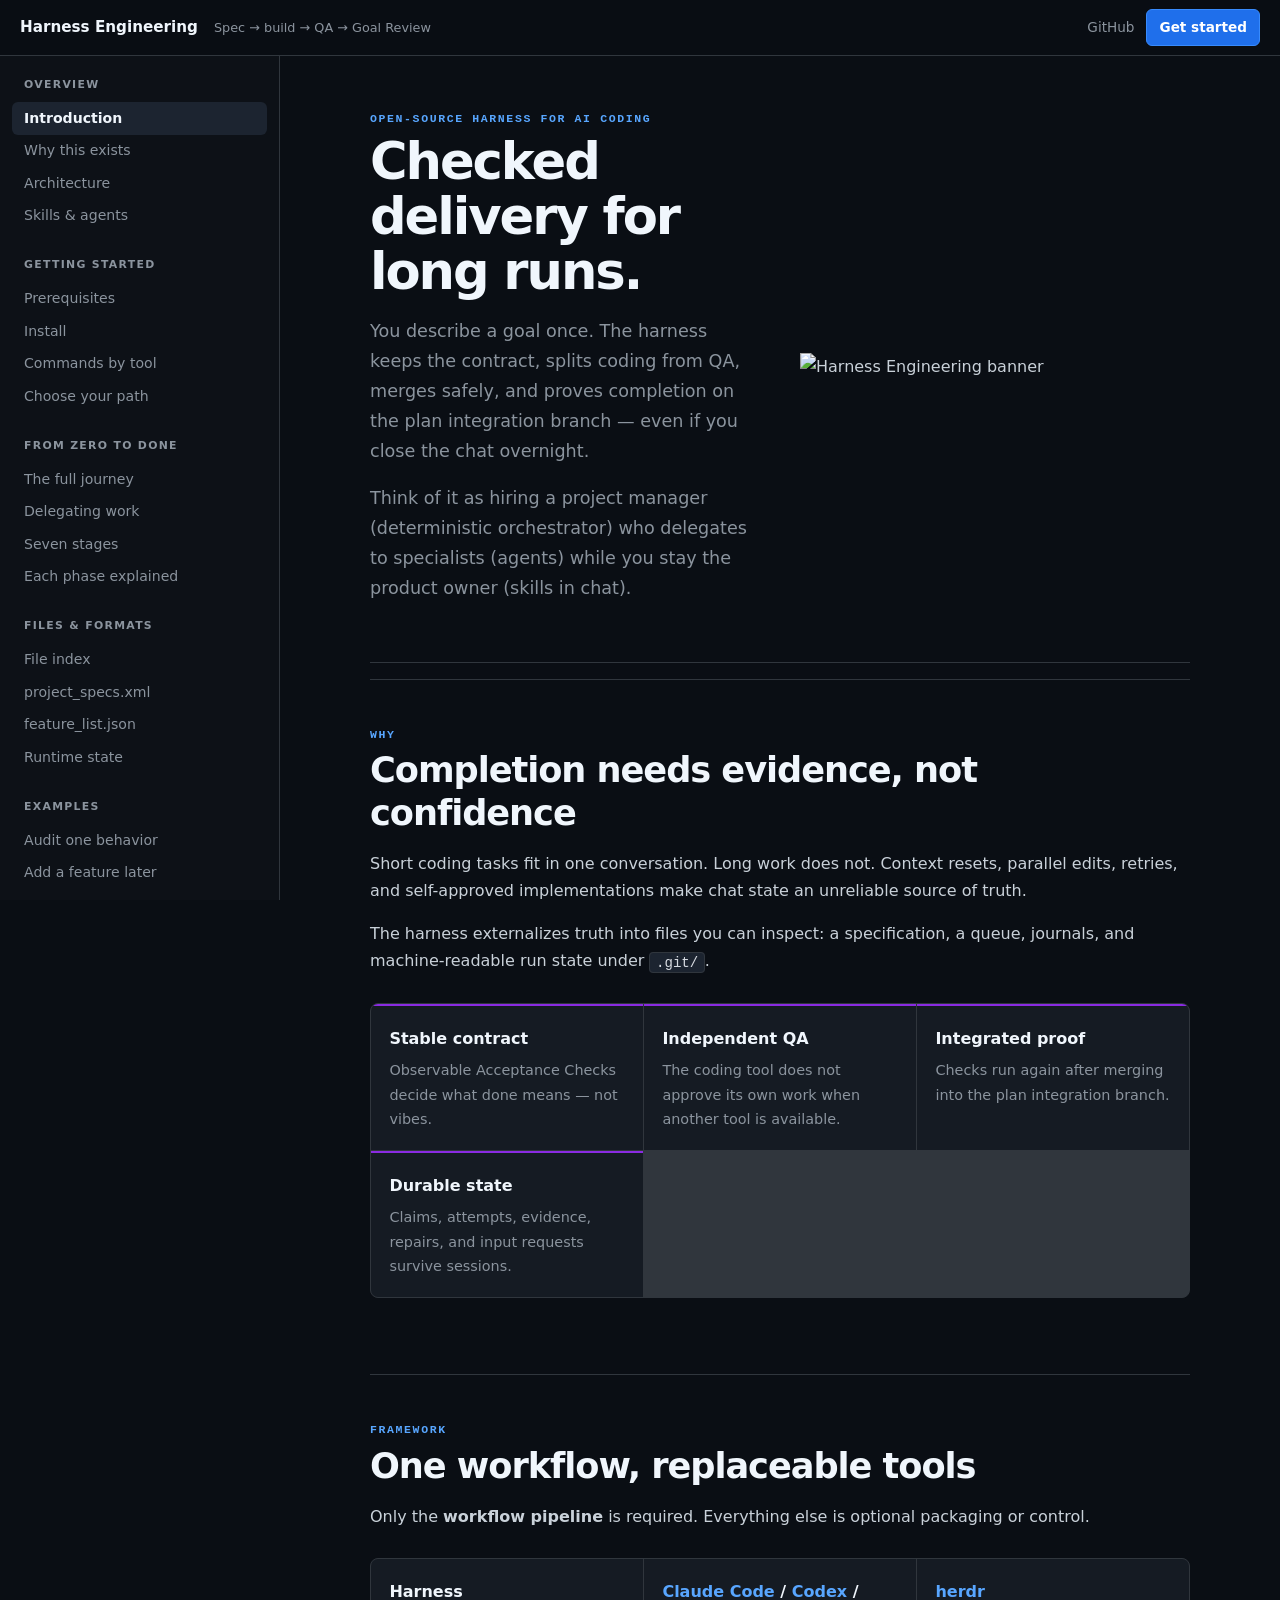
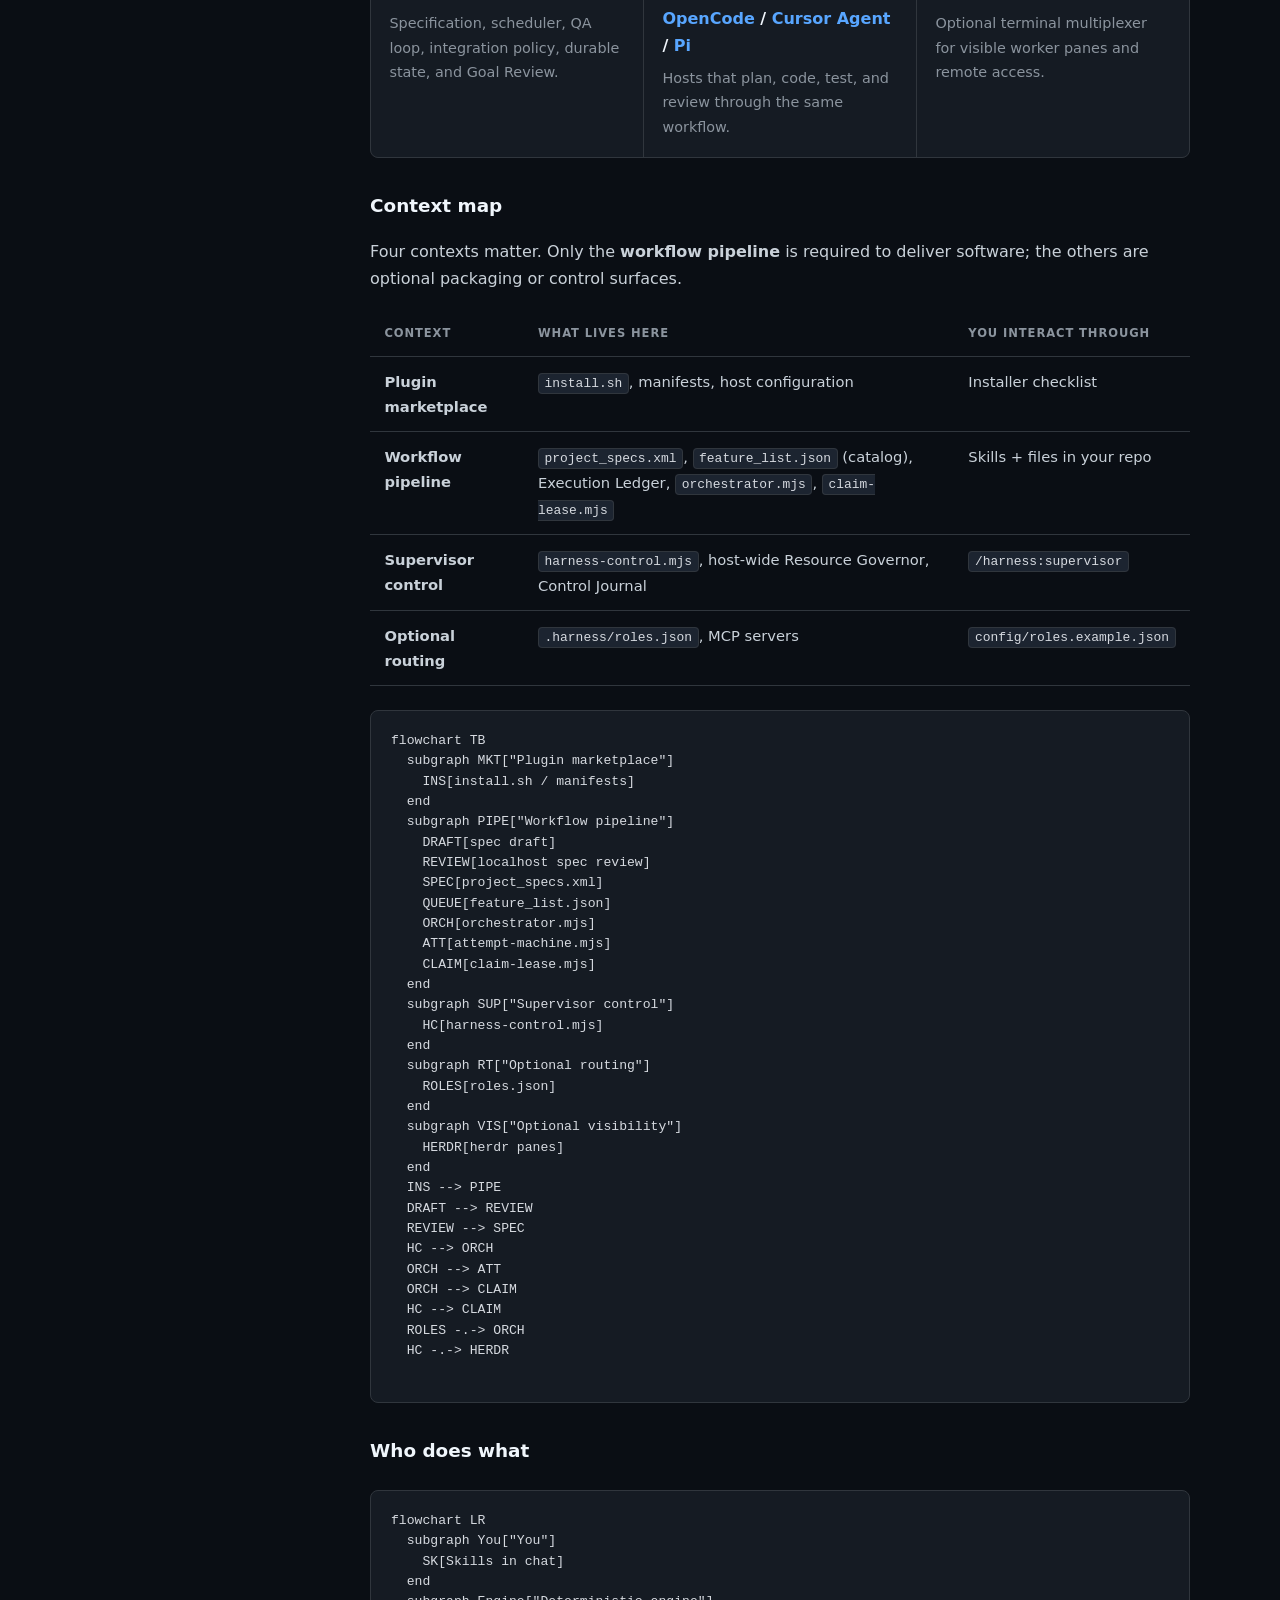
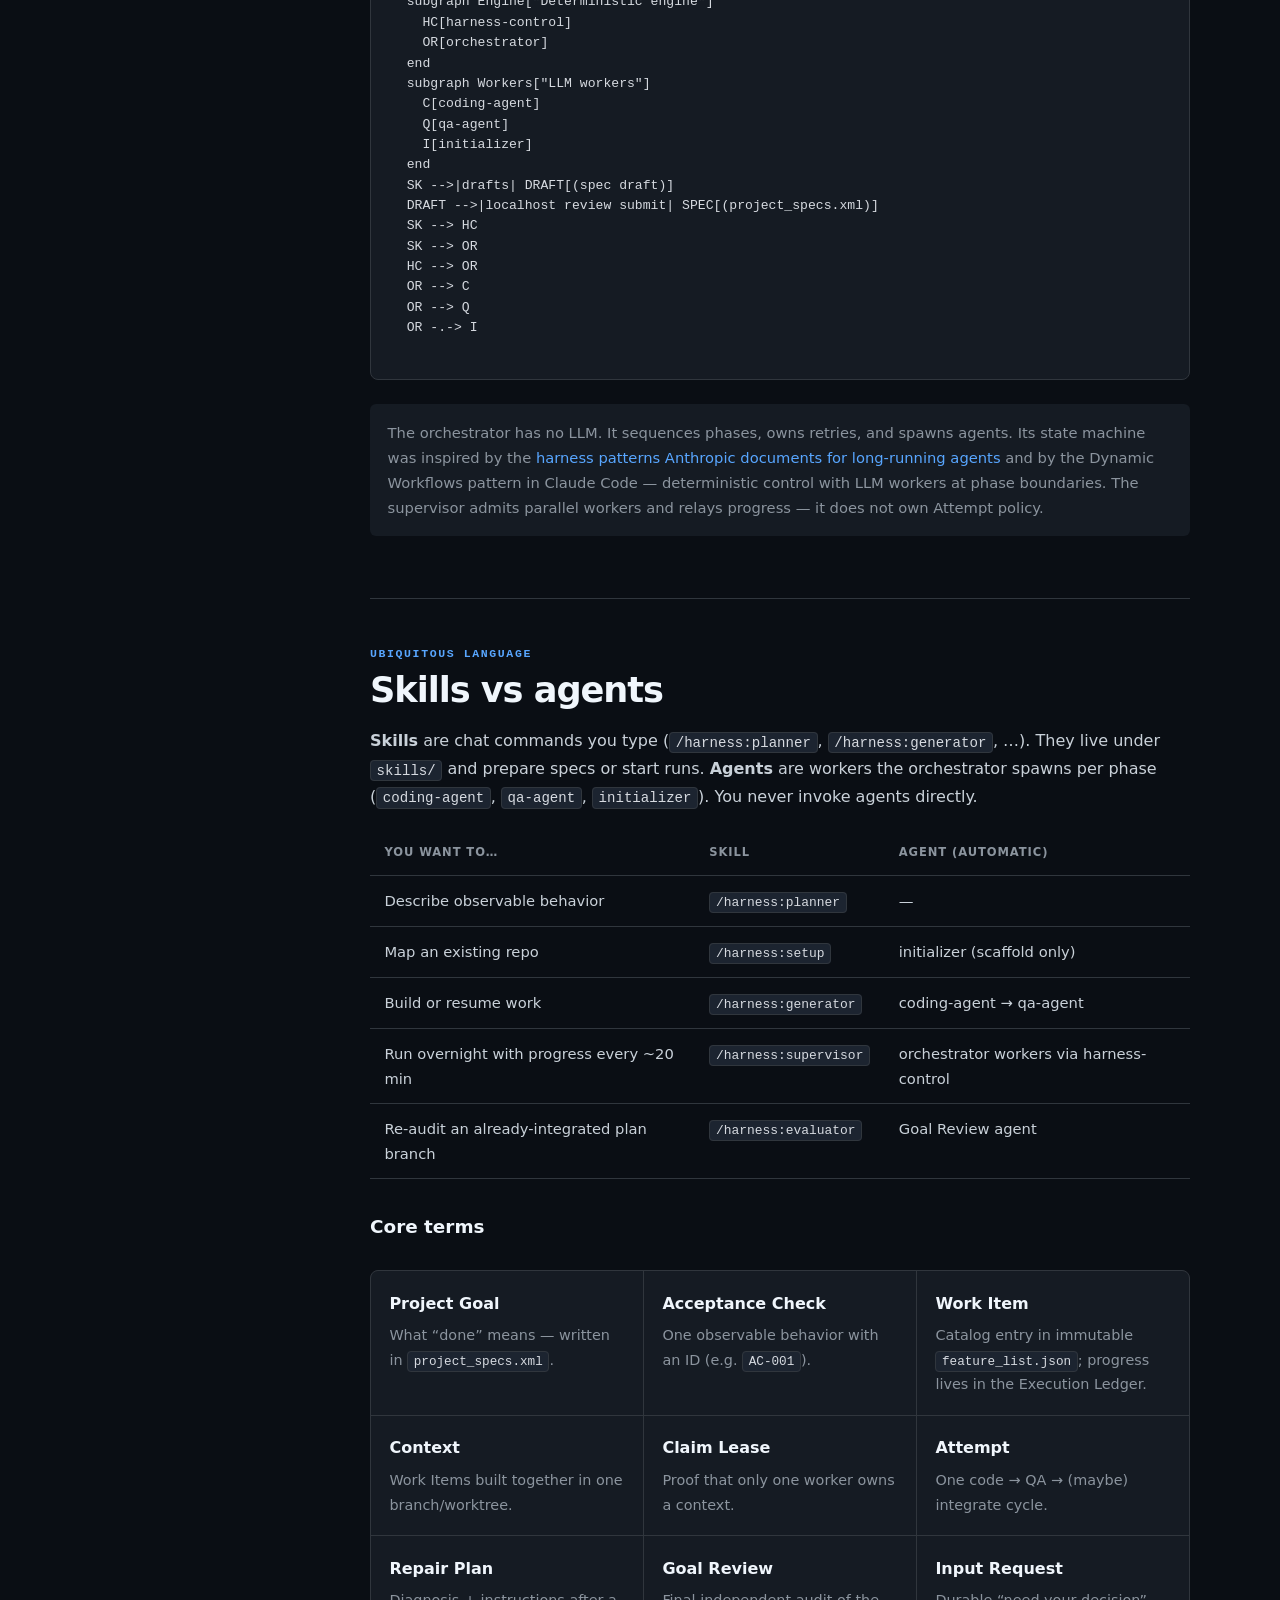
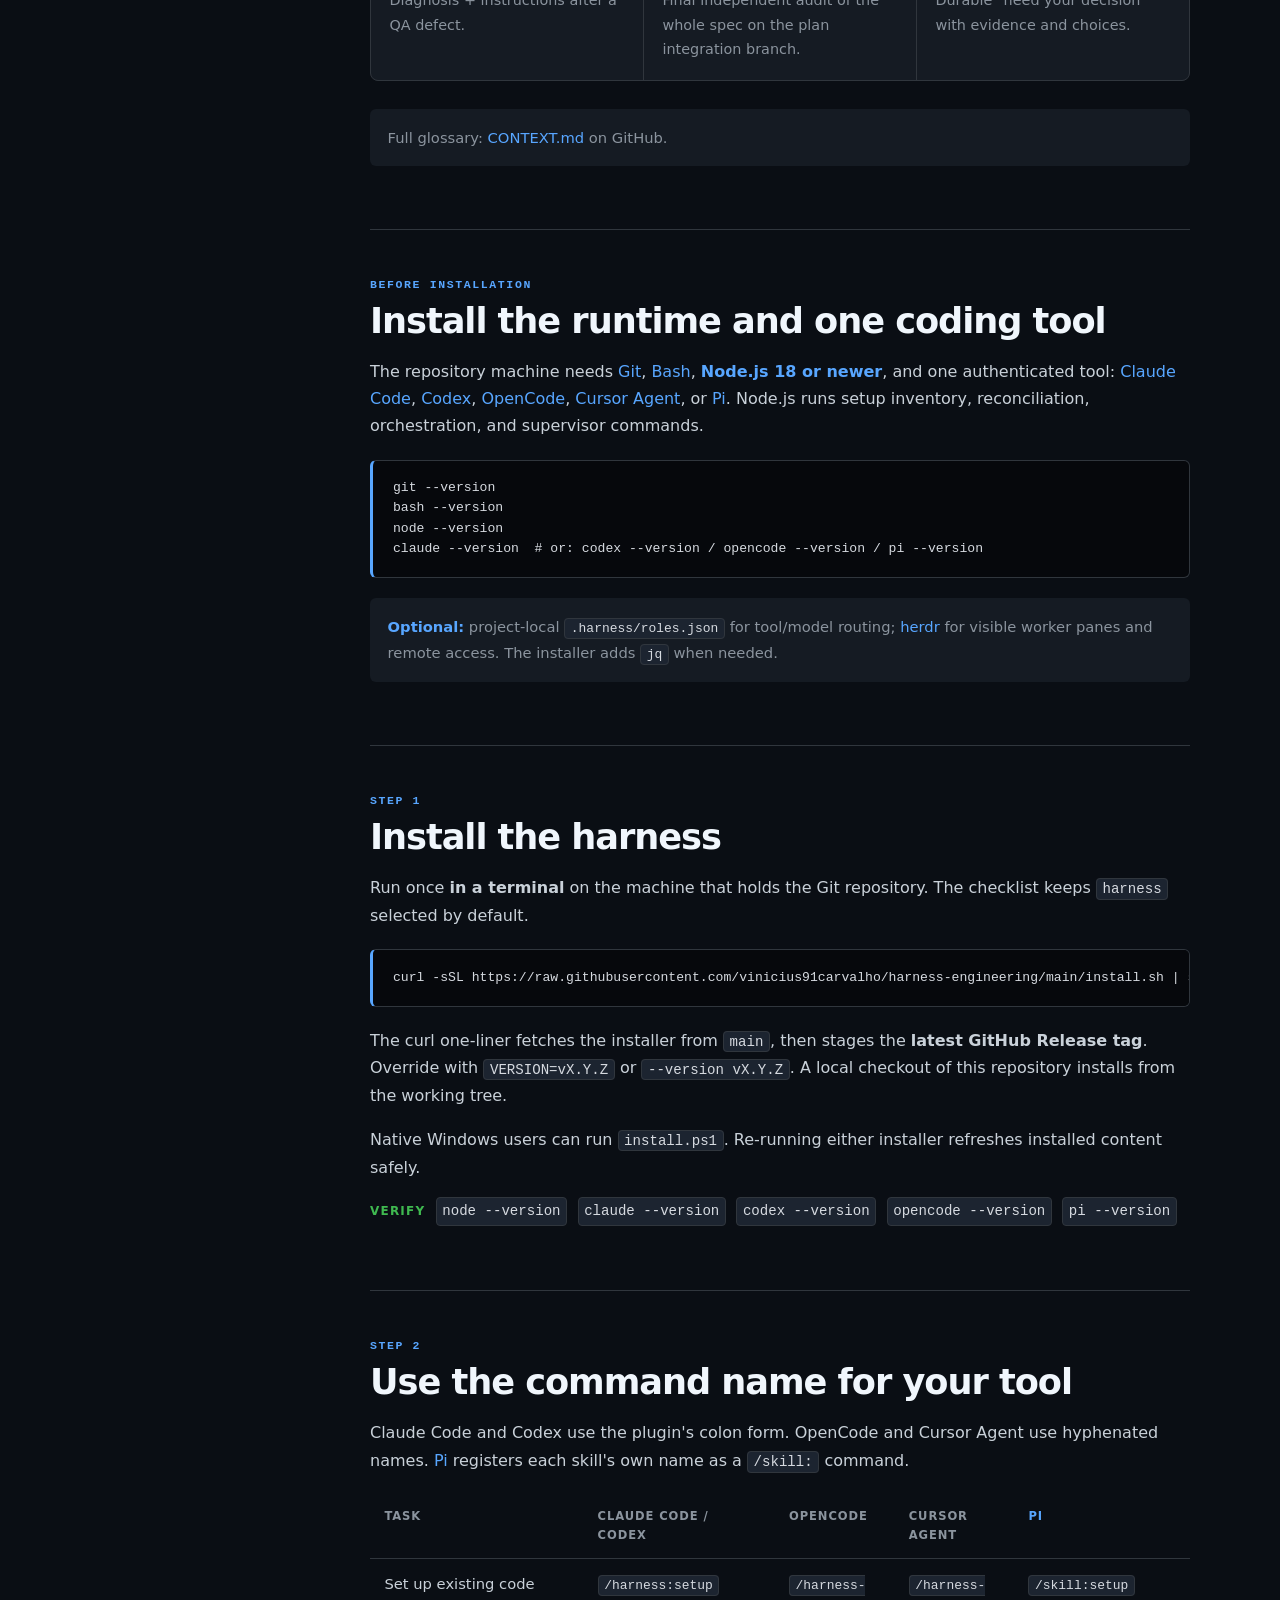
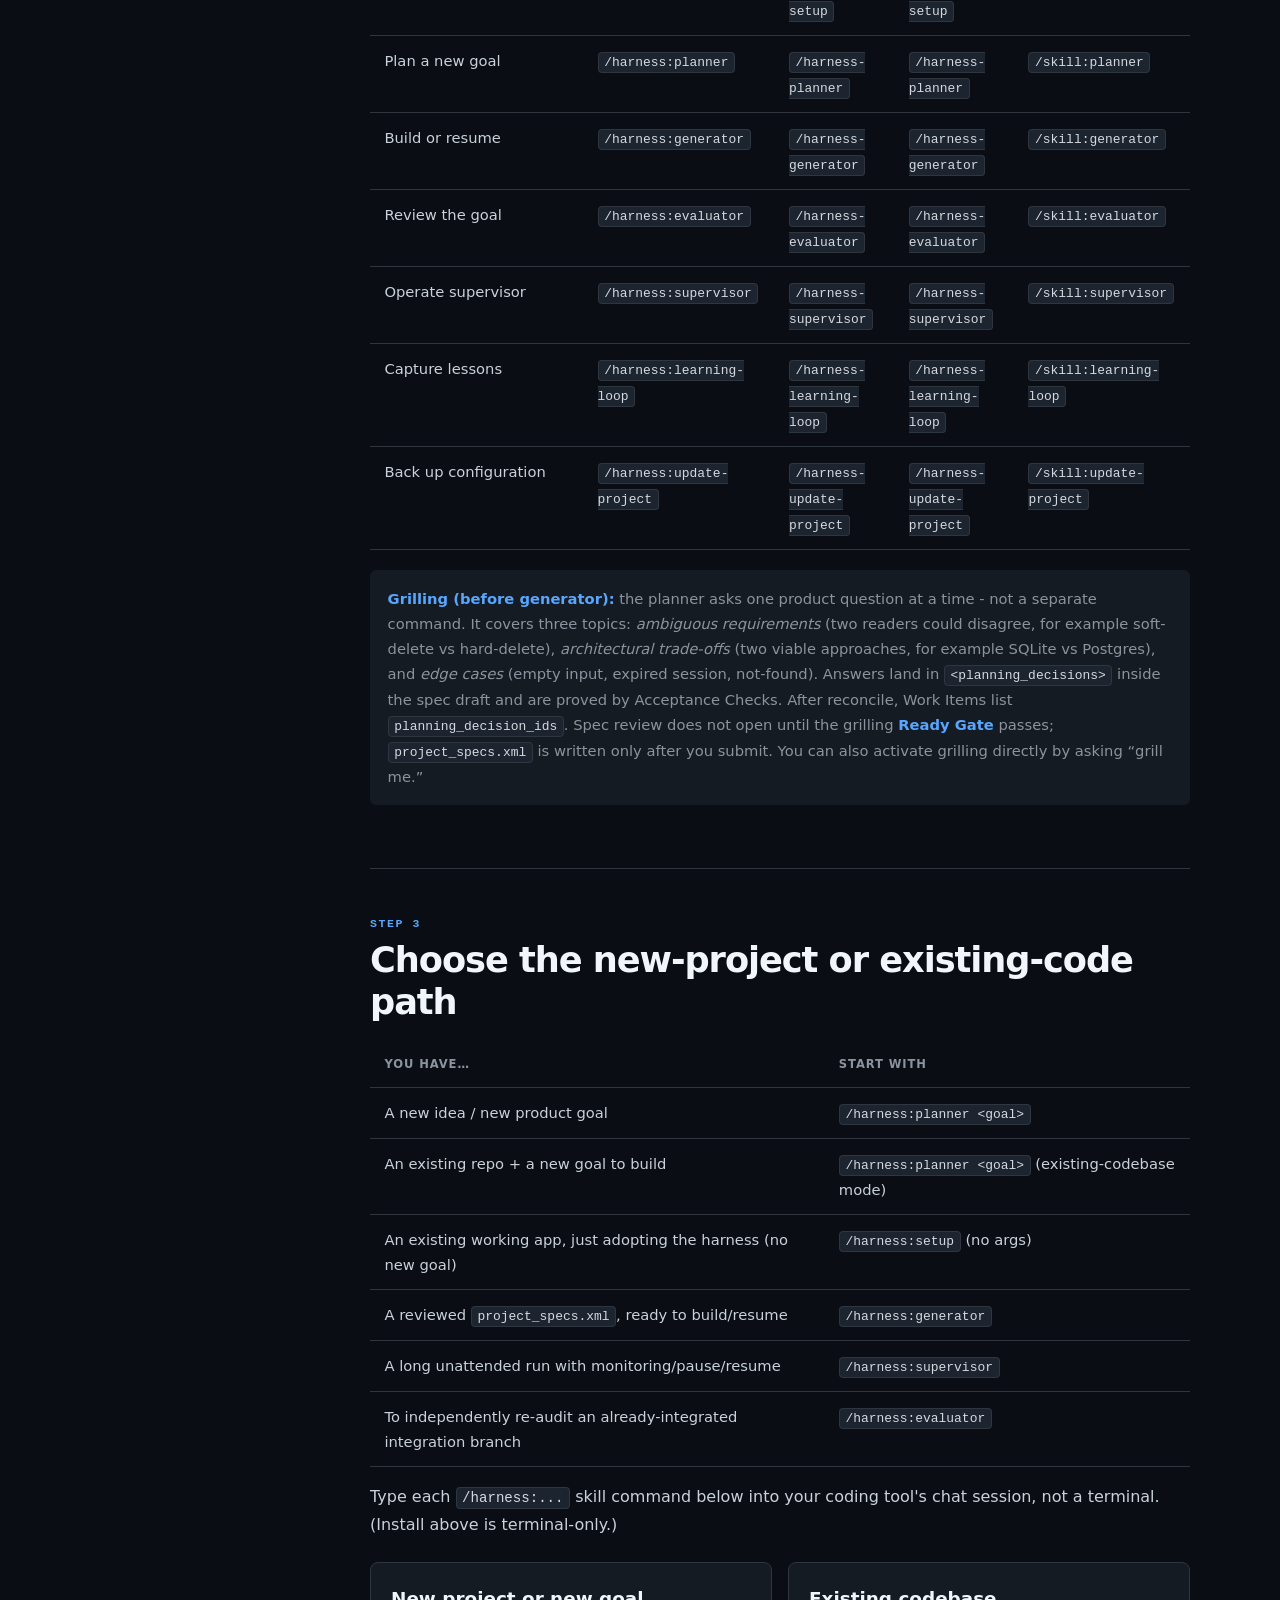
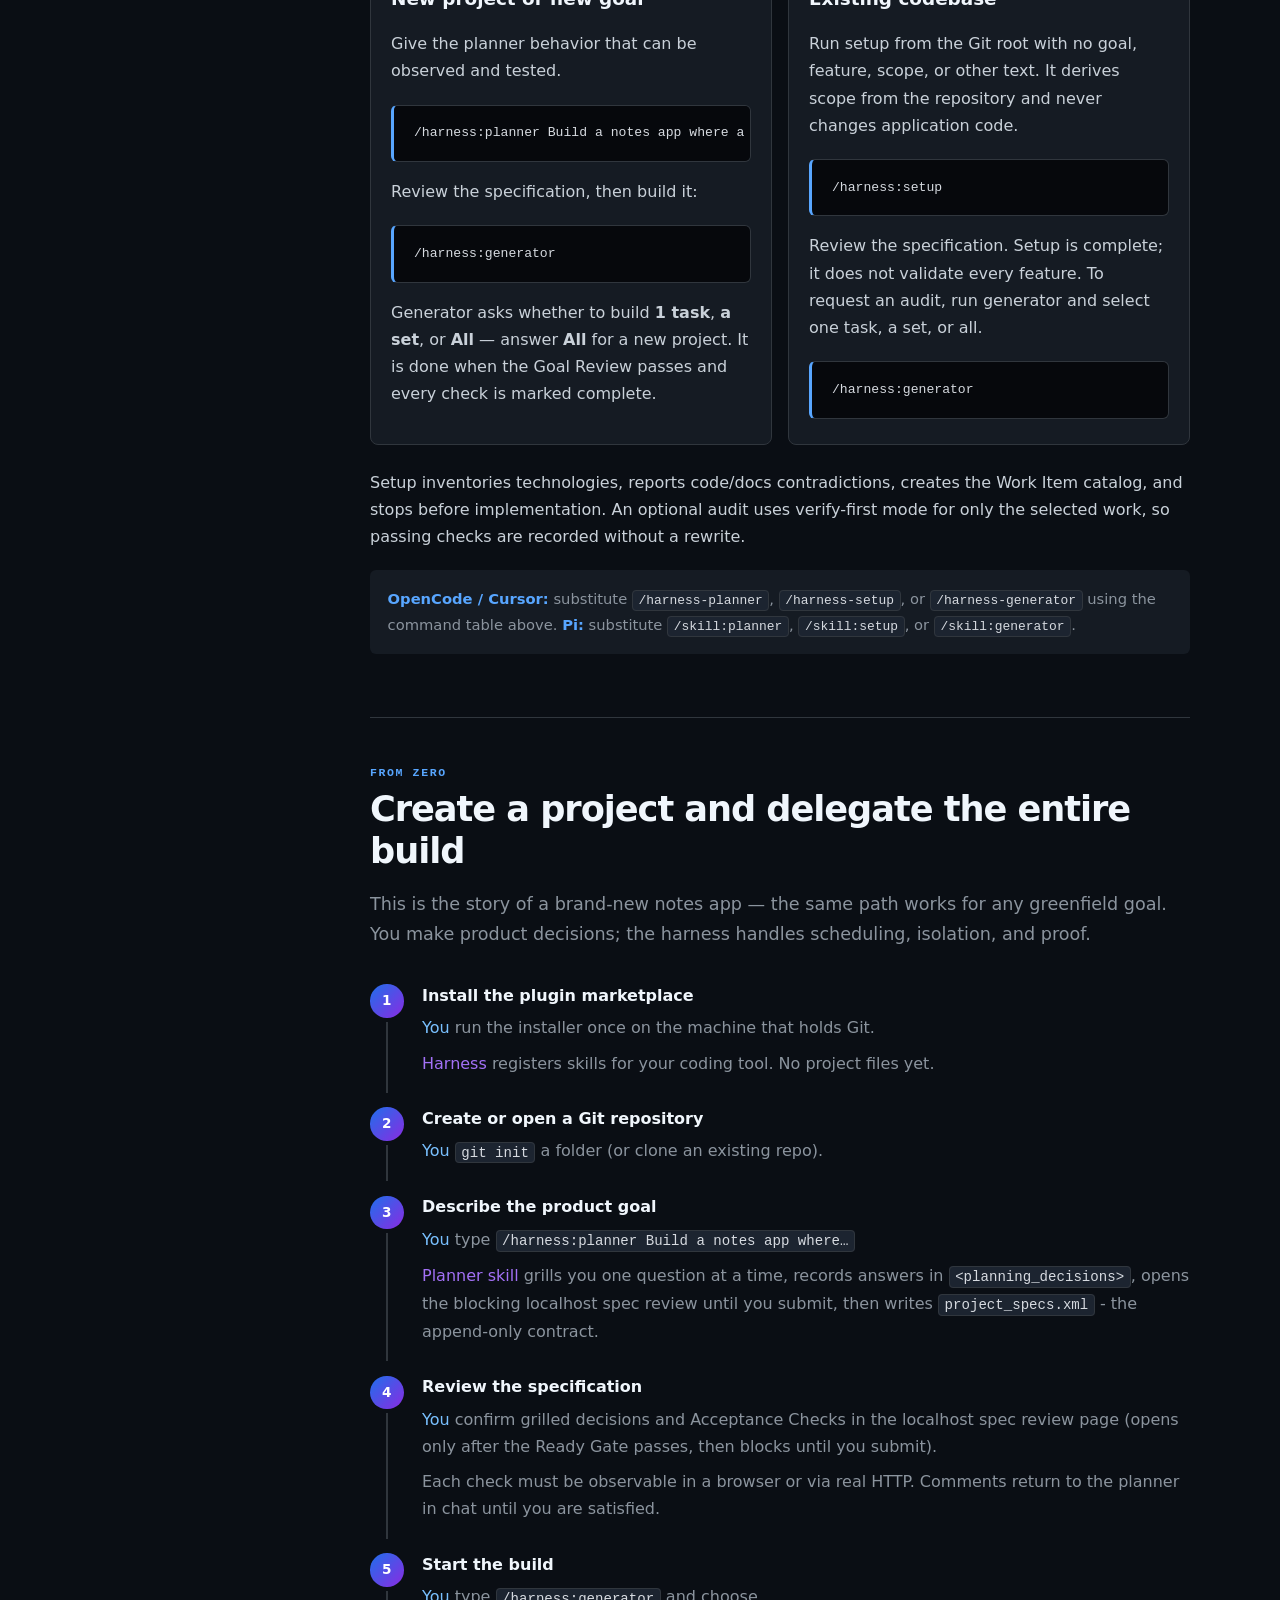
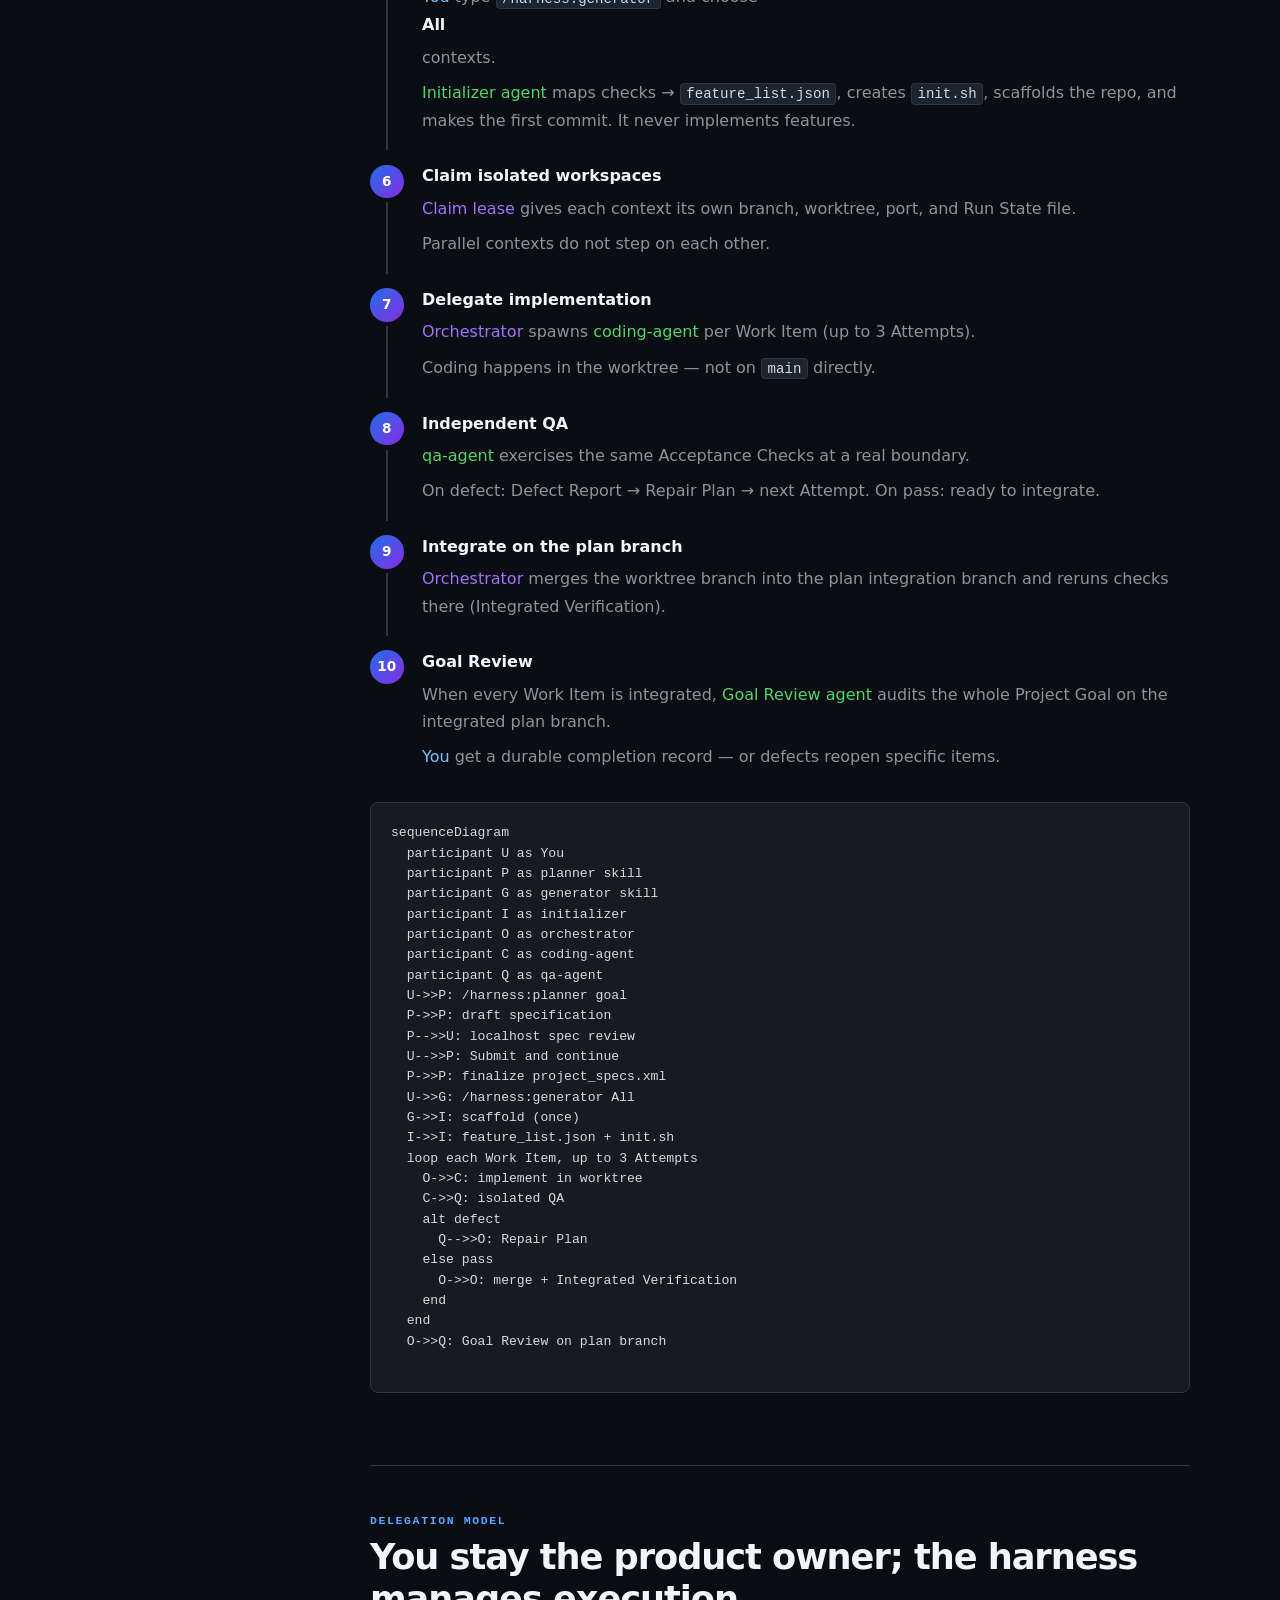
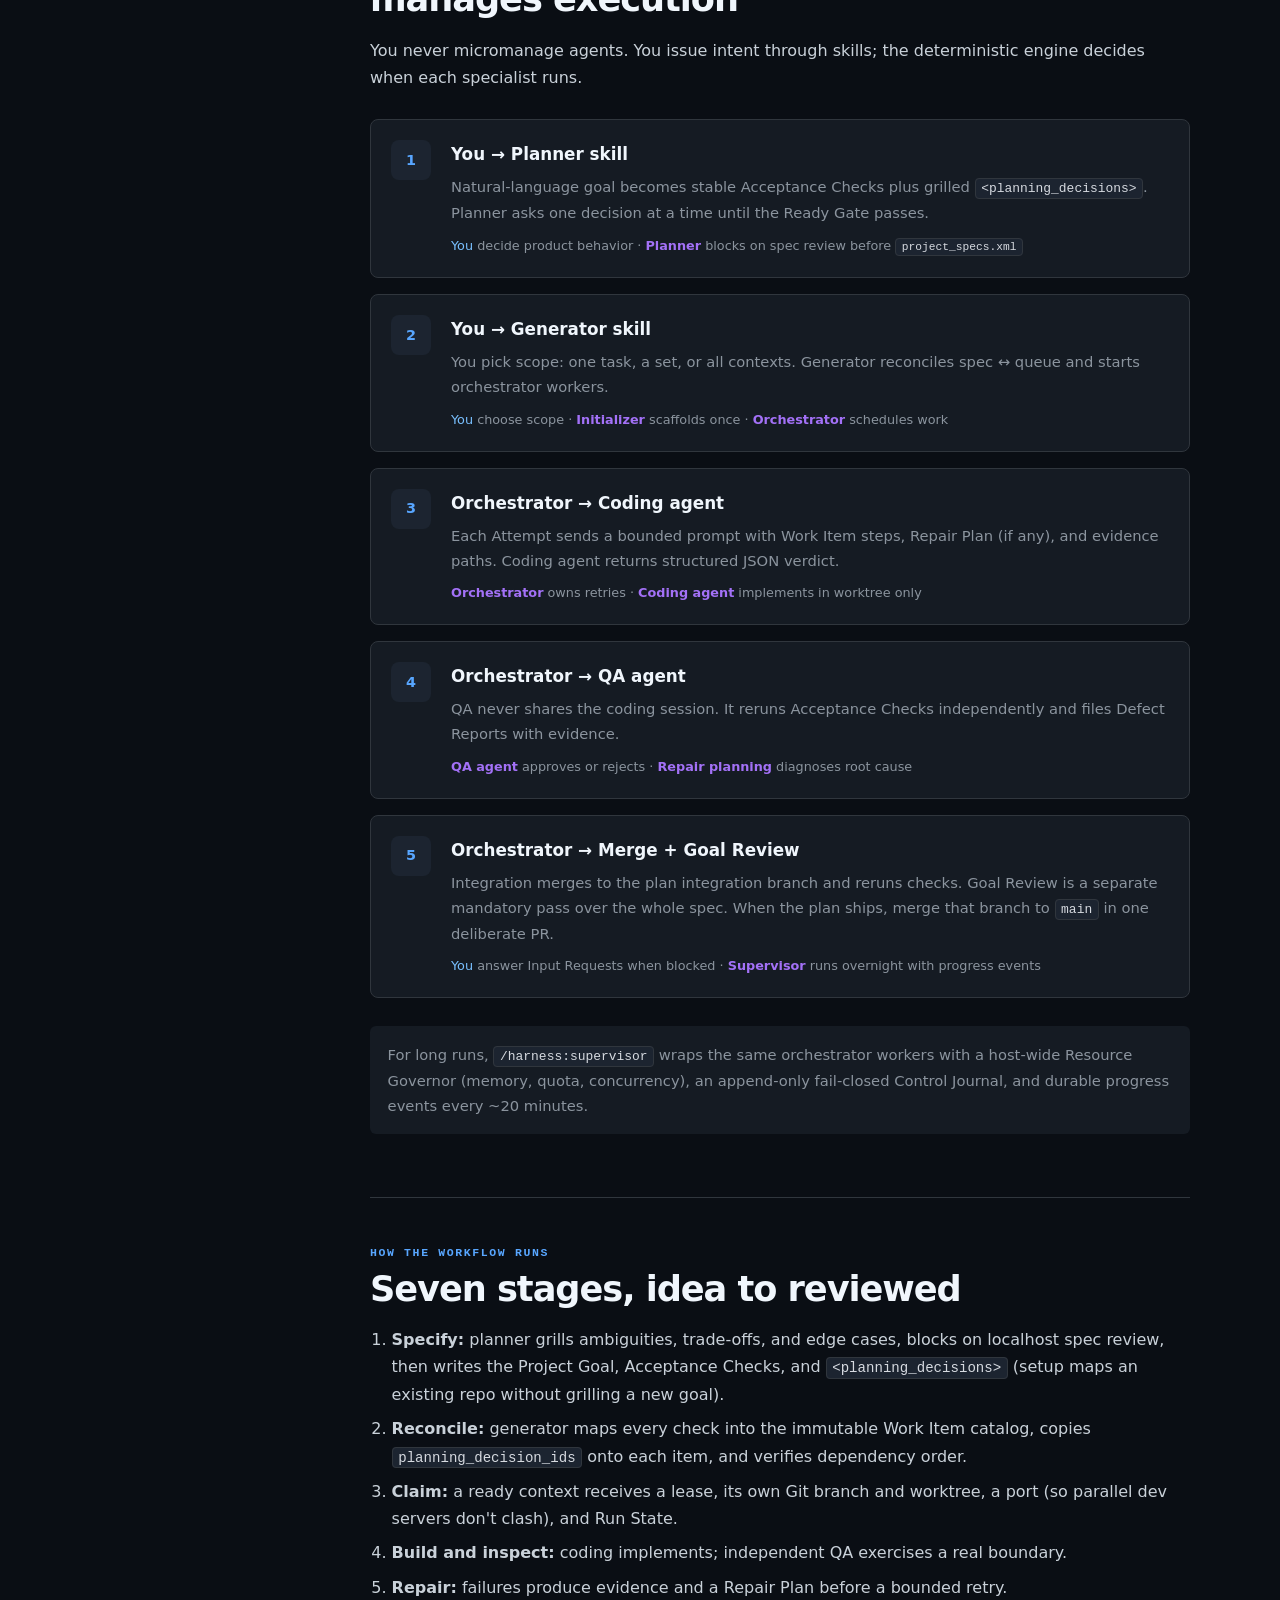
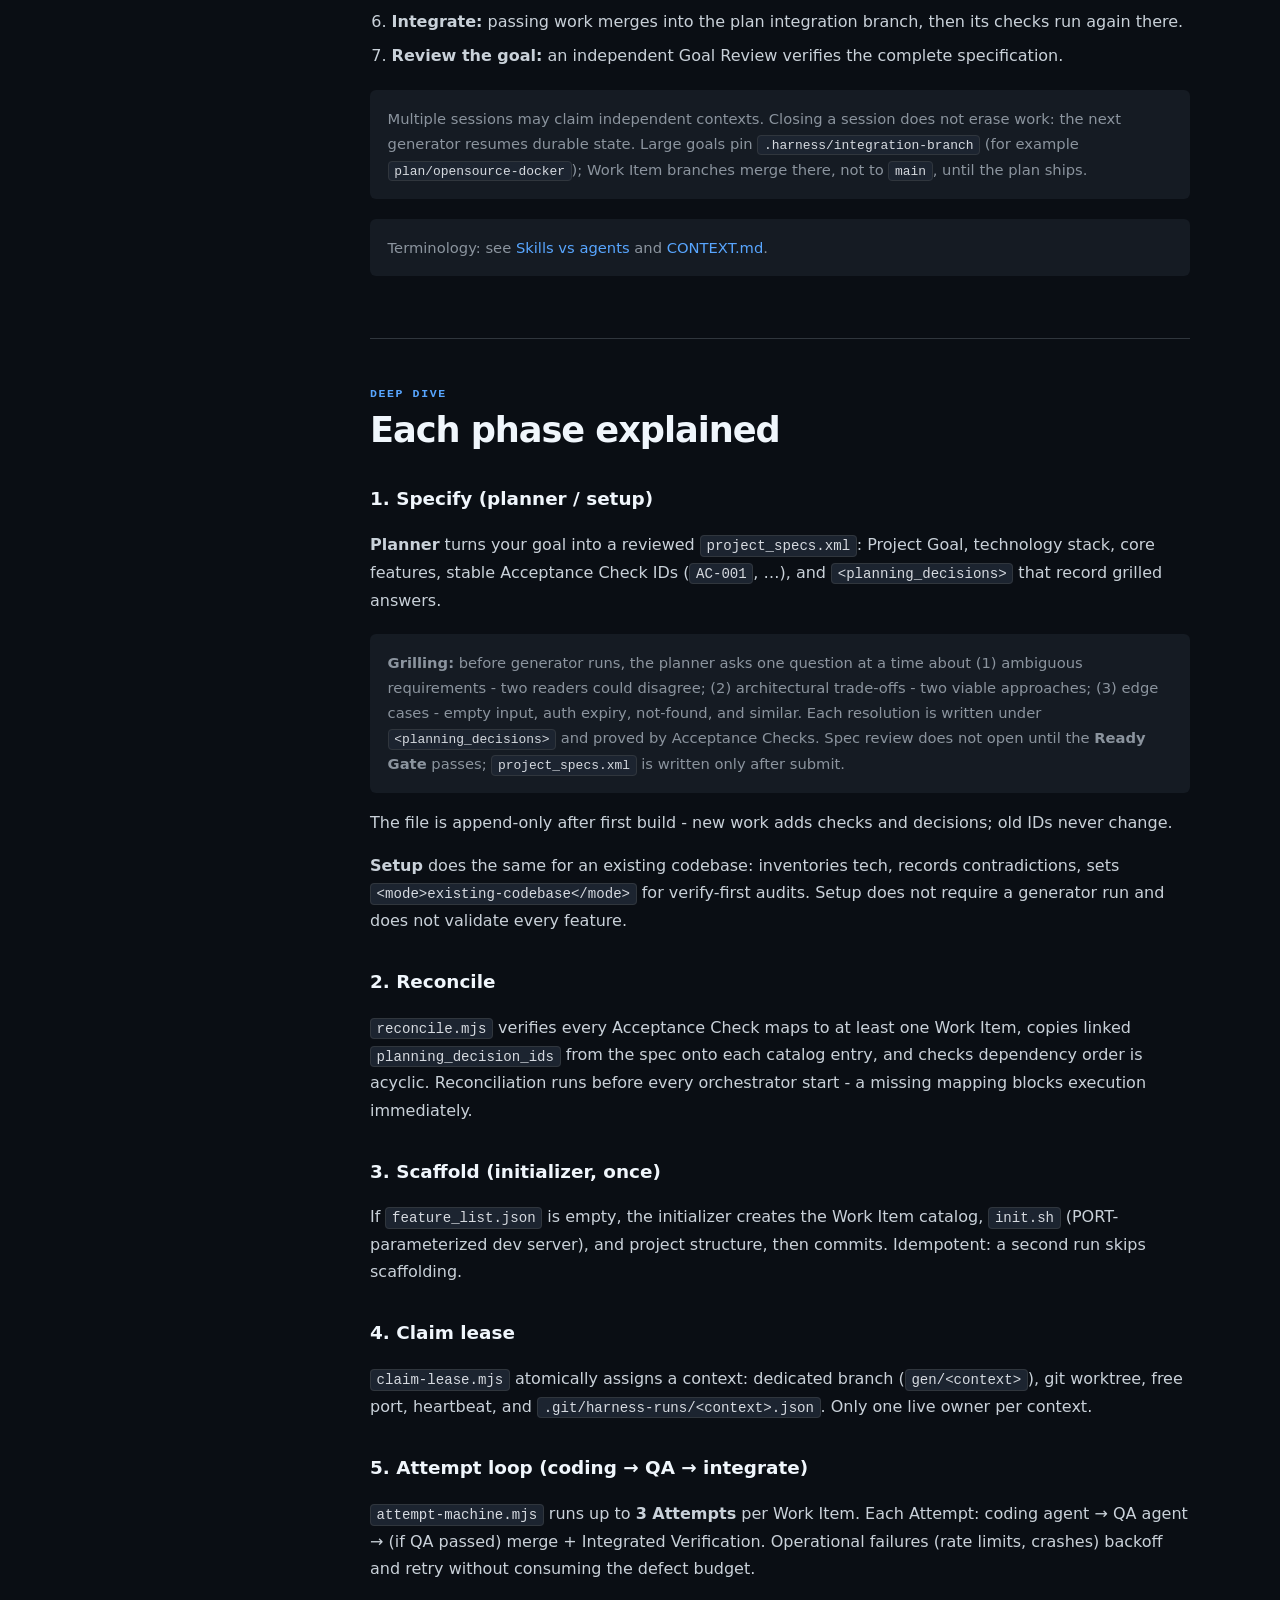
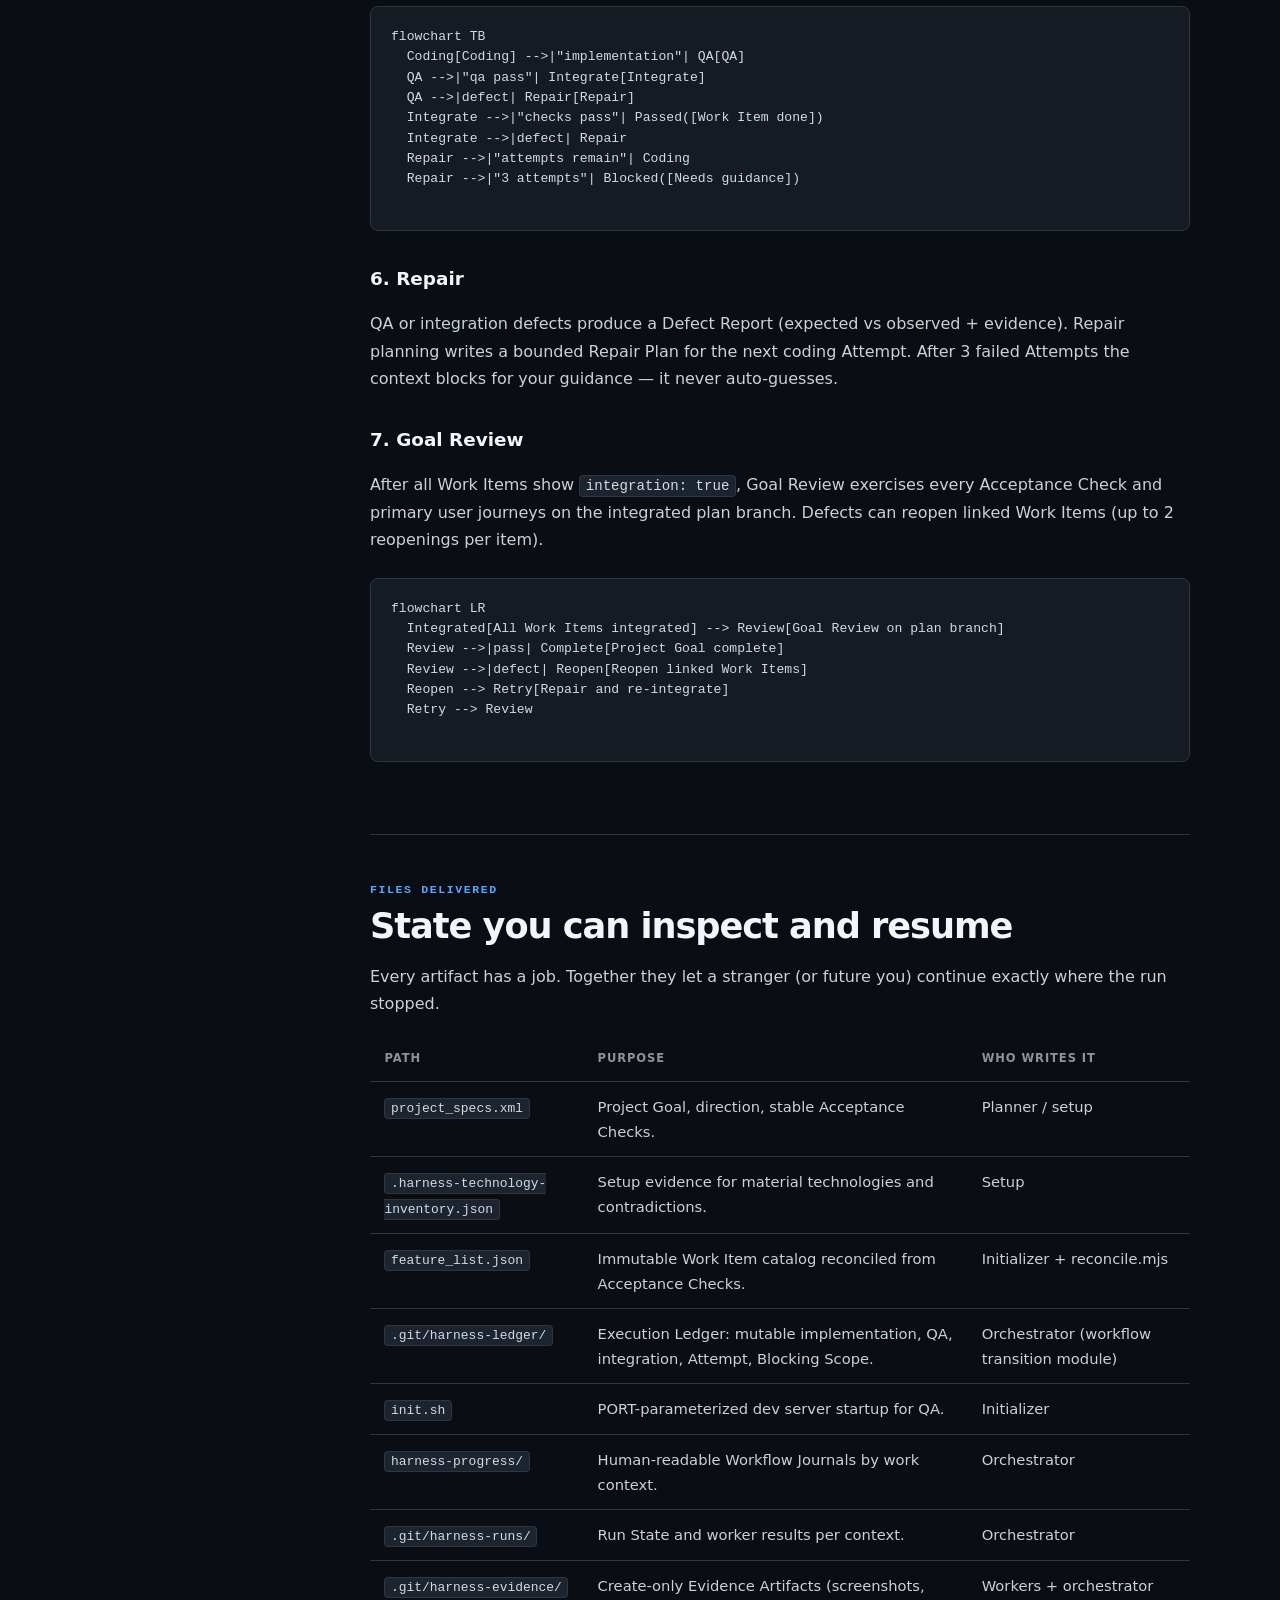
==== site/index.html @ f9a6da47 "no-mistakes(document): Document Cursor subagent cleanup" ====
<!doctype html>
<html lang="en">
<head>
  <meta charset="utf-8">
  <meta name="viewport" content="width=device-width, initial-scale=1">
  <meta name="description" content="Harness Engineering — open-source spec→build→QA→Goal Review workflow for long AI coding runs with Claude Code, Codex, OpenCode, Cursor Agent, and Pi.">
  <meta name="theme-color" content="#0a0e14">
  <title>Harness Engineering — documentation</title>
  <link rel="stylesheet" href="styles.css">
</head>
<body>
  <a class="skip" href="#main">Skip to documentation</a>

  <header class="topbar">
    <button type="button" class="sidebar-toggle" aria-expanded="false" aria-controls="sidebar">Menu</button>
    <a class="wordmark" href="#top">Harness Engineering</a>
    <span class="tagline">Spec → build → QA → Goal Review</span>
    <div class="topbar-actions">
      <a href="https://github.com/vinicius91carvalho/harness-engineering">GitHub</a>
      <a class="cta" href="#install">Get started</a>
    </div>
  </header>

  <div class="shell">
    <aside class="sidebar" id="sidebar" aria-label="Documentation navigation">
      <div class="sidebar-inner">
        <div class="nav-group">
          <p class="nav-group-title">Overview</p>
          <nav>
            <a href="#top">Introduction</a>
            <a href="#why">Why this exists</a>
            <a href="#architecture">Architecture</a>
            <a href="#language">Skills &amp; agents</a>
          </nav>
        </div>
        <div class="nav-group">
          <p class="nav-group-title">Getting started</p>
          <nav>
            <a href="#prerequisites">Prerequisites</a>
            <a href="#install">Install</a>
            <a href="#commands">Commands by tool</a>
            <a href="#start">Choose your path</a>
          </nav>
        </div>
        <div class="nav-group">
          <p class="nav-group-title">From zero to done</p>
          <nav>
            <a href="#journey">The full journey</a>
            <a href="#delegate">Delegating work</a>
            <a href="#workflow">Seven stages</a>
            <a href="#phases">Each phase explained</a>
          </nav>
        </div>
        <div class="nav-group">
          <p class="nav-group-title">Files &amp; formats</p>
          <nav>
            <a href="#files">File index</a>
            <a href="#spec-format">project_specs.xml</a>
            <a href="#queue-format">feature_list.json</a>
            <a href="#runtime-state">Runtime state</a>
          </nav>
        </div>
        <div class="nav-group">
          <p class="nav-group-title">Examples</p>
          <nav>
            <a href="#worked-example">Audit one behavior</a>
            <a href="#add-feature">Add a feature later</a>
            <a href="#monorepo">Monorepos</a>
          </nav>
        </div>
        <div class="nav-group">
          <p class="nav-group-title">Operations</p>
          <nav>
            <a href="#operate">Monitor &amp; verify</a>
            <a href="#troubleshoot">Troubleshooting</a>
            <a href="#maintenance">Maintenance</a>
          </nav>
        </div>
        <div class="nav-group">
          <p class="nav-group-title">Advanced</p>
          <nav>
            <a href="#advanced">Overview</a>
            <a href="#routing">Tool routing</a>
            <a href="#herdr">Herdr visibility</a>
            <a href="#help">More docs</a>
          </nav>
        </div>
      </div>
    </aside>

    <main class="content" id="main">
      <div class="content-inner">

        <section class="hero" id="top">
          <div>
            <p class="kicker">Open-source harness for AI coding</p>
            <h1>Checked delivery for long runs.</h1>
            <p class="lead">You describe a goal once. The harness keeps the contract, splits coding from QA, merges safely, and proves completion on the plan integration branch — even if you close the chat overnight.</p>
            <p class="lead">Think of it as hiring a project manager (deterministic orchestrator) who delegates to specialists (agents) while you stay the product owner (skills in chat).</p>
          </div>
          <img src="https://raw.githubusercontent.com/vinicius91carvalho/harness-engineering/main/assets/banner.svg" alt="Harness Engineering banner">
        </section>

        <section class="topic" id="why">
          <p class="step">Why</p>
          <h2>Completion needs evidence, not confidence</h2>
          <p>Short coding tasks fit in one conversation. Long work does not. Context resets, parallel edits, retries, and self-approved implementations make chat state an unreliable source of truth.</p>
          <p>The harness externalizes truth into files you can inspect: a specification, a queue, journals, and machine-readable run state under <code>.git/</code>.</p>
          <div class="card-grid benefits">
            <article><strong>Stable contract</strong><span>Observable Acceptance Checks decide what done means — not vibes.</span></article>
            <article><strong>Independent QA</strong><span>The coding tool does not approve its own work when another tool is available.</span></article>
            <article><strong>Integrated proof</strong><span>Checks run again after merging into the plan integration branch.</span></article>
            <article><strong>Durable state</strong><span>Claims, attempts, evidence, repairs, and input requests survive sessions.</span></article>
          </div>
        </section>

        <section class="topic" id="architecture">
          <p class="step">Framework</p>
          <h2>One workflow, replaceable tools</h2>
          <p>Only the <strong>workflow pipeline</strong> is required. Everything else is optional packaging or control.</p>
          <div class="card-grid">
            <article><strong>Harness</strong><span>Specification, scheduler, QA loop, integration policy, durable state, and Goal Review.</span></article>
            <article><strong><a href="https://code.claude.com/docs/en/overview">Claude Code</a> / <a href="https://developers.openai.com/codex/">Codex</a> / <a href="https://opencode.ai/">OpenCode</a> / <a href="https://cursor.com/docs/cli/overview">Cursor Agent</a> / <a href="https://pi.dev/">Pi</a></strong><span>Hosts that plan, code, test, and review through the same workflow.</span></article>
            <article><strong><a href="https://herdr.dev/">herdr</a></strong><span>Optional terminal multiplexer for visible worker panes and remote access.</span></article>
          </div>

          <h3>Context map</h3>
          <p>Four contexts matter.
          Only the <strong>workflow pipeline</strong> is required to deliver software; the others are optional packaging or control surfaces.</p>
          <table>
            <thead><tr><th>Context</th><th>What lives here</th><th>You interact through</th></tr></thead>
            <tbody>
              <tr><td><strong>Plugin marketplace</strong></td><td><code>install.sh</code>, manifests, host configuration</td><td>Installer checklist</td></tr>
              <tr><td><strong>Workflow pipeline</strong></td><td><code>project_specs.xml</code>, <code>feature_list.json</code> (catalog), Execution Ledger, <code>orchestrator.mjs</code>, <code>claim-lease.mjs</code></td><td>Skills + files in your repo</td></tr>
              <tr><td><strong>Supervisor control</strong></td><td><code>harness-control.mjs</code>, host-wide Resource Governor, Control Journal</td><td><code>/harness:supervisor</code></td></tr>
              <tr><td><strong>Optional routing</strong></td><td><code>.harness/roles.json</code>, MCP servers</td><td><code>config/roles.example.json</code></td></tr>
            </tbody>
          </table>
          <div class="mermaid-wrap">
            <pre class="mermaid">
flowchart TB
  subgraph MKT["Plugin marketplace"]
    INS[install.sh / manifests]
  end
  subgraph PIPE["Workflow pipeline"]
    DRAFT[spec draft]
    REVIEW[localhost spec review]
    SPEC[project_specs.xml]
    QUEUE[feature_list.json]
    ORCH[orchestrator.mjs]
    ATT[attempt-machine.mjs]
    CLAIM[claim-lease.mjs]
  end
  subgraph SUP["Supervisor control"]
    HC[harness-control.mjs]
  end
  subgraph RT["Optional routing"]
    ROLES[roles.json]
  end
  subgraph VIS["Optional visibility"]
    HERDR[herdr panes]
  end
  INS --> PIPE
  DRAFT --> REVIEW
  REVIEW --> SPEC
  HC --> ORCH
  ORCH --> ATT
  ORCH --> CLAIM
  HC --> CLAIM
  ROLES -.-> ORCH
  HC -.-> HERDR
            </pre>
          </div>

          <h3>Who does what</h3>
          <div class="mermaid-wrap">
            <pre class="mermaid">
flowchart LR
  subgraph You["You"]
    SK[Skills in chat]
  end
  subgraph Engine["Deterministic engine"]
    HC[harness-control]
    OR[orchestrator]
  end
  subgraph Workers["LLM workers"]
    C[coding-agent]
    Q[qa-agent]
    I[initializer]
  end
  SK -->|drafts| DRAFT[(spec draft)]
  DRAFT -->|localhost review submit| SPEC[(project_specs.xml)]
  SK --> HC
  SK --> OR
  HC --> OR
  OR --> C
  OR --> Q
  OR -.-> I
            </pre>
          </div>
          <p class="note">The orchestrator has no LLM.
          It sequences phases, owns retries, and spawns agents.
          Its state machine was inspired by the <a href="https://www.anthropic.com/engineering/harness-design-long-running-apps">harness patterns Anthropic documents for long-running agents</a> and by the Dynamic Workflows pattern in Claude Code — deterministic control with LLM workers at phase boundaries.
          The supervisor admits parallel workers and relays progress — it does not own Attempt policy.</p>
        </section>

        <section class="topic" id="language">
          <p class="step">Ubiquitous language</p>
          <h2>Skills vs agents</h2>
          <p><strong>Skills</strong> are chat commands you type (<code>/harness:planner</code>, <code>/harness:generator</code>, …).
          They live under <code>skills/</code> and prepare specs or start runs.
          <strong>Agents</strong> are workers the orchestrator spawns per phase (<code>coding-agent</code>, <code>qa-agent</code>, <code>initializer</code>).
          You never invoke agents directly.</p>
          <table>
            <thead><tr><th>You want to…</th><th>Skill</th><th>Agent (automatic)</th></tr></thead>
            <tbody>
              <tr><td>Describe observable behavior</td><td><code>/harness:planner</code></td><td>—</td></tr>
              <tr><td>Map an existing repo</td><td><code>/harness:setup</code></td><td>initializer (scaffold only)</td></tr>
              <tr><td>Build or resume work</td><td><code>/harness:generator</code></td><td>coding-agent → qa-agent</td></tr>
              <tr><td>Run overnight with progress every ~20 min</td><td><code>/harness:supervisor</code></td><td>orchestrator workers via harness-control</td></tr>
              <tr><td>Re-audit an already-integrated plan branch</td><td><code>/harness:evaluator</code></td><td>Goal Review agent</td></tr>
            </tbody>
          </table>
          <h3>Core terms</h3>
          <div class="card-grid" aria-label="Core terms">
            <article><strong>Project Goal</strong><span>What “done” means — written in <code>project_specs.xml</code>.</span></article>
            <article><strong>Acceptance Check</strong><span>One observable behavior with an ID (e.g. <code>AC-001</code>).</span></article>
            <article><strong>Work Item</strong><span>Catalog entry in immutable <code>feature_list.json</code>; progress lives in the Execution Ledger.</span></article>
            <article><strong>Context</strong><span>Work Items built together in one branch/worktree.</span></article>
            <article><strong>Claim Lease</strong><span>Proof that only one worker owns a context.</span></article>
            <article><strong>Attempt</strong><span>One code → QA → (maybe) integrate cycle.</span></article>
            <article><strong>Repair Plan</strong><span>Diagnosis + instructions after a QA defect.</span></article>
            <article><strong>Goal Review</strong><span>Final independent audit of the whole spec on the plan integration branch.</span></article>
            <article><strong>Input Request</strong><span>Durable “need your decision” with evidence and choices.</span></article>
          </div>
          <p class="files">Full glossary: <a href="https://github.com/vinicius91carvalho/harness-engineering/blob/main/CONTEXT.md">CONTEXT.md</a> on GitHub.</p>
        </section>

        <section class="topic" id="prerequisites">
          <p class="step">Before installation</p>
          <h2>Install the runtime and one coding tool</h2>
          <p>The repository machine needs <a href="https://git-scm.com/">Git</a>, <a href="https://www.gnu.org/software/bash/">Bash</a>, <strong><a href="https://nodejs.org/">Node.js 18 or newer</a></strong>, and one authenticated tool: <a href="https://code.claude.com/docs/en/overview">Claude Code</a>, <a href="https://developers.openai.com/codex/">Codex</a>, <a href="https://opencode.ai/">OpenCode</a>, <a href="https://cursor.com/docs/cli/overview">Cursor Agent</a>, or <a href="https://pi.dev/">Pi</a>. Node.js runs setup inventory, reconciliation, orchestration, and supervisor commands.</p>
          <pre><code>git --version
bash --version
node --version
claude --version  # or: codex --version / opencode --version / pi --version</code></pre>
          <p class="files"><strong>Optional:</strong> project-local <code>.harness/roles.json</code> for tool/model routing; <a href="https://herdr.dev/">herdr</a> for visible worker panes and remote access. The installer adds <code>jq</code> when needed.</p>
        </section>

        <section class="topic" id="install">
          <p class="step">Step 1</p>
          <h2>Install the harness</h2>
          <p>Run once <strong>in a terminal</strong> on the machine that holds the Git repository. The checklist keeps <code>harness</code> selected by default.</p>
          <pre><code>curl -sSL https://raw.githubusercontent.com/vinicius91carvalho/harness-engineering/main/install.sh | sh</code></pre>
          <p>The curl one-liner fetches the installer from <code>main</code>, then stages the <strong>latest GitHub Release tag</strong>.
            Override with <code>VERSION=vX.Y.Z</code> or <code>--version vX.Y.Z</code>.
            A local checkout of this repository installs from the working tree.</p>
          <p>Native Windows users can run <a href="https://github.com/vinicius91carvalho/harness-engineering/blob/main/install.ps1"><code>install.ps1</code></a>. Re-running either installer refreshes installed content safely.</p>
          <div class="output"><strong>Verify</strong><code>node --version</code><code>claude --version</code><code>codex --version</code><code>opencode --version</code><code>pi --version</code></div>
        </section>

        <section class="topic compact-table" id="commands">
          <p class="step">Step 2</p>
          <h2>Use the command name for your tool</h2>
          <p>Claude Code and Codex use the plugin's colon form. OpenCode and Cursor Agent use hyphenated names. <a href="https://pi.dev/">Pi</a> registers each skill's own name as a <code>/skill:</code> command.</p>
          <table>
            <thead><tr><th>Task</th><th>Claude Code / Codex</th><th>OpenCode</th><th>Cursor Agent</th><th><a href="https://pi.dev/">Pi</a></th></tr></thead>
            <tbody>
              <tr><td>Set up existing code</td><td><code>/harness:setup</code></td><td><code>/harness-setup</code></td><td><code>/harness-setup</code></td><td><code>/skill:setup</code></td></tr>
              <tr><td>Plan a new goal</td><td><code>/harness:planner</code></td><td><code>/harness-planner</code></td><td><code>/harness-planner</code></td><td><code>/skill:planner</code></td></tr>
              <tr><td>Build or resume</td><td><code>/harness:generator</code></td><td><code>/harness-generator</code></td><td><code>/harness-generator</code></td><td><code>/skill:generator</code></td></tr>
              <tr><td>Review the goal</td><td><code>/harness:evaluator</code></td><td><code>/harness-evaluator</code></td><td><code>/harness-evaluator</code></td><td><code>/skill:evaluator</code></td></tr>
              <tr><td>Operate supervisor</td><td><code>/harness:supervisor</code></td><td><code>/harness-supervisor</code></td><td><code>/harness-supervisor</code></td><td><code>/skill:supervisor</code></td></tr>
              <tr><td>Capture lessons</td><td><code>/harness:learning-loop</code></td><td><code>/harness-learning-loop</code></td><td><code>/harness-learning-loop</code></td><td><code>/skill:learning-loop</code></td></tr>
              <tr><td>Back up configuration</td><td><code>/harness:update-project</code></td><td><code>/harness-update-project</code></td><td><code>/harness-update-project</code></td><td><code>/skill:update-project</code></td></tr>
            </tbody>
          </table>
          <p class="files"><strong>Grilling (before generator):</strong> the planner asks one product question at a time - not a separate command.
            It covers three topics: <em>ambiguous requirements</em> (two readers could disagree, for example soft-delete vs hard-delete),
            <em>architectural trade-offs</em> (two viable approaches, for example SQLite vs Postgres),
            and <em>edge cases</em> (empty input, expired session, not-found).
            Answers land in <code>&lt;planning_decisions&gt;</code> inside the spec draft and are proved by Acceptance Checks.
            After reconcile, Work Items list <code>planning_decision_ids</code>.
            Spec review does not open until the grilling <strong>Ready Gate</strong> passes; <code>project_specs.xml</code> is written only after you submit.
            You can also activate grilling directly by asking “grill me.”</p>
        </section>

        <section class="topic" id="start">
          <p class="step">Step 3</p>
          <h2>Choose the new-project or existing-code path</h2>
          <table>
            <thead><tr><th>You have…</th><th>Start with</th></tr></thead>
            <tbody>
              <tr><td>A new idea / new product goal</td><td><code>/harness:planner &lt;goal&gt;</code></td></tr>
              <tr><td>An existing repo + a new goal to build</td><td><code>/harness:planner &lt;goal&gt;</code> (existing-codebase mode)</td></tr>
              <tr><td>An existing working app, just adopting the harness (no new goal)</td><td><code>/harness:setup</code> (no args)</td></tr>
              <tr><td>A reviewed <code>project_specs.xml</code>, ready to build/resume</td><td><code>/harness:generator</code></td></tr>
              <tr><td>A long unattended run with monitoring/pause/resume</td><td><code>/harness:supervisor</code></td></tr>
              <tr><td>To independently re-audit an already-integrated integration branch</td><td><code>/harness:evaluator</code></td></tr>
            </tbody>
          </table>
          <p>Type each <code>/harness:...</code> skill command below into your coding tool's chat session, not a terminal. (Install above is terminal-only.)</p>
          <div class="paths">
            <article>
              <h3>New project or new goal</h3>
              <p>Give the planner behavior that can be observed and tested.</p>
              <pre><code>/harness:planner Build a notes app where a user can publish a note and find it after reloading.</code></pre>
              <p>Review the specification, then build it:</p>
              <pre><code>/harness:generator</code></pre>
              <p>Generator asks whether to build <strong>1 task</strong>, <strong>a set</strong>, or <strong>All</strong> — answer <strong>All</strong> for a new project. It is done when the Goal Review passes and every check is marked complete.</p>
            </article>
            <article>
              <h3>Existing codebase</h3>
              <p>Run setup from the Git root with no goal, feature, scope, or other text. It derives scope from the repository and never changes application code.</p>
              <pre><code>/harness:setup</code></pre>
              <p>Review the specification. Setup is complete; it does not validate every feature. To request an audit, run generator and select one task, a set, or all.</p>
              <pre><code>/harness:generator</code></pre>
            </article>
          </div>
          <p>Setup inventories technologies, reports code/docs contradictions, creates the Work Item catalog, and stops before implementation. An optional audit uses verify-first mode for only the selected work, so passing checks are recorded without a rewrite.</p>
          <p class="files"><strong>OpenCode / Cursor:</strong> substitute <code>/harness-planner</code>, <code>/harness-setup</code>, or <code>/harness-generator</code> using the command table above. <strong><a href="https://pi.dev/">Pi</a>:</strong> substitute <code>/skill:planner</code>, <code>/skill:setup</code>, or <code>/skill:generator</code>.</p>
        </section>

        <!-- NEW: full journey -->
        <section class="topic" id="journey">
          <p class="step">From zero</p>
          <h2>Create a project and delegate the entire build</h2>
          <p class="lead">This is the story of a brand-new notes app — the same path works for any greenfield goal. You make product decisions; the harness handles scheduling, isolation, and proof.</p>

          <ol class="journey">
            <li>
              <strong>Install the plugin marketplace</strong>
              <p><span class="you">You</span> run the installer once on the machine that holds Git.</p>
              <p><span class="harness">Harness</span> registers skills for your coding tool. No project files yet.</p>
            </li>
            <li>
              <strong>Create or open a Git repository</strong>
              <p><span class="you">You</span> <code>git init</code> a folder (or clone an existing repo).</p>
            </li>
            <li>
              <strong>Describe the product goal</strong>
              <p><span class="you">You</span> type <code>/harness:planner Build a notes app where…</code></p>
              <p><span class="harness">Planner skill</span> grills you one question at a time, records answers in <code>&lt;planning_decisions&gt;</code>, opens the blocking localhost spec review until you submit, then writes <code>project_specs.xml</code> - the append-only contract.</p>
            </li>
            <li>
              <strong>Review the specification</strong>
              <p><span class="you">You</span> confirm grilled decisions and Acceptance Checks in the localhost spec review page (opens only after the Ready Gate passes, then blocks until you submit).</p>
              <p>Each check must be observable in a browser or via real HTTP. Comments return to the planner in chat until you are satisfied.</p>
            </li>
            <li>
              <strong>Start the build</strong>
              <p><span class="you">You</span> type <code>/harness:generator</code> and choose <strong>All</strong> contexts.</p>
              <p><span class="agent">Initializer agent</span> maps checks → <code>feature_list.json</code>, creates <code>init.sh</code>, scaffolds the repo, and makes the first commit. It never implements features.</p>
            </li>
            <li>
              <strong>Claim isolated workspaces</strong>
              <p><span class="harness">Claim lease</span> gives each context its own branch, worktree, port, and Run State file.</p>
              <p>Parallel contexts do not step on each other.</p>
            </li>
            <li>
              <strong>Delegate implementation</strong>
              <p><span class="harness">Orchestrator</span> spawns <span class="agent">coding-agent</span> per Work Item (up to 3 Attempts).</p>
              <p>Coding happens in the worktree — not on <code>main</code> directly.</p>
            </li>
            <li>
              <strong>Independent QA</strong>
              <p><span class="agent">qa-agent</span> exercises the same Acceptance Checks at a real boundary.</p>
              <p>On defect: Defect Report → Repair Plan → next Attempt. On pass: ready to integrate.</p>
            </li>
            <li>
              <strong>Integrate on the plan branch</strong>
              <p><span class="harness">Orchestrator</span> merges the worktree branch into the plan integration branch and reruns checks there (Integrated Verification).</p>
            </li>
            <li>
              <strong>Goal Review</strong>
              <p>When every Work Item is integrated, <span class="agent">Goal Review agent</span> audits the whole Project Goal on the integrated plan branch.</p>
              <p><span class="you">You</span> get a durable completion record — or defects reopen specific items.</p>
            </li>
          </ol>

          <div class="mermaid-wrap">
            <pre class="mermaid">
sequenceDiagram
  participant U as You
  participant P as planner skill
  participant G as generator skill
  participant I as initializer
  participant O as orchestrator
  participant C as coding-agent
  participant Q as qa-agent
  U->>P: /harness:planner goal
  P->>P: draft specification
  P-->>U: localhost spec review
  U-->>P: Submit and continue
  P->>P: finalize project_specs.xml
  U->>G: /harness:generator All
  G->>I: scaffold (once)
  I->>I: feature_list.json + init.sh
  loop each Work Item, up to 3 Attempts
    O->>C: implement in worktree
    C->>Q: isolated QA
    alt defect
      Q-->>O: Repair Plan
    else pass
      O->>O: merge + Integrated Verification
    end
  end
  O->>Q: Goal Review on plan branch
            </pre>
          </div>
        </section>

        <section class="topic" id="delegate">
          <p class="step">Delegation model</p>
          <h2>You stay the product owner; the harness manages execution</h2>
          <p>You never micromanage agents. You issue intent through skills; the deterministic engine decides when each specialist runs.</p>

          <div class="phases">
            <div class="phase">
              <div class="phase-num">1</div>
              <div>
                <h3>You → Planner skill</h3>
                <p>Natural-language goal becomes stable Acceptance Checks plus grilled <code>&lt;planning_decisions&gt;</code>. Planner asks one decision at a time until the Ready Gate passes.</p>
                <p class="who"><em>You</em> decide product behavior · <strong>Planner</strong> blocks on spec review before <code>project_specs.xml</code></p>
              </div>
            </div>
            <div class="phase">
              <div class="phase-num">2</div>
              <div>
                <h3>You → Generator skill</h3>
                <p>You pick scope: one task, a set, or all contexts. Generator reconciles spec ↔ queue and starts orchestrator workers.</p>
                <p class="who"><em>You</em> choose scope · <strong>Initializer</strong> scaffolds once · <strong>Orchestrator</strong> schedules work</p>
              </div>
            </div>
            <div class="phase">
              <div class="phase-num">3</div>
              <div>
                <h3>Orchestrator → Coding agent</h3>
                <p>Each Attempt sends a bounded prompt with Work Item steps, Repair Plan (if any), and evidence paths. Coding agent returns structured JSON verdict.</p>
                <p class="who"><strong>Orchestrator</strong> owns retries · <strong>Coding agent</strong> implements in worktree only</p>
              </div>
            </div>
            <div class="phase">
              <div class="phase-num">4</div>
              <div>
                <h3>Orchestrator → QA agent</h3>
                <p>QA never shares the coding session. It reruns Acceptance Checks independently and files Defect Reports with evidence.</p>
                <p class="who"><strong>QA agent</strong> approves or rejects · <strong>Repair planning</strong> diagnoses root cause</p>
              </div>
            </div>
            <div class="phase">
              <div class="phase-num">5</div>
              <div>
                <h3>Orchestrator → Merge + Goal Review</h3>
                <p>Integration merges to the plan integration branch and reruns checks. Goal Review is a separate mandatory pass over the whole spec. When the plan ships, merge that branch to <code>main</code> in one deliberate PR.</p>
                <p class="who"><em>You</em> answer Input Requests when blocked · <strong>Supervisor</strong> runs overnight with progress events</p>
              </div>
            </div>
          </div>

          <p class="note">For long runs, <code>/harness:supervisor</code> wraps the same orchestrator workers with a host-wide Resource Governor (memory, quota, concurrency), an append-only fail-closed Control Journal, and durable progress events every ~20 minutes.</p>
        </section>

        <section class="topic" id="workflow">
          <p class="step">How the workflow runs</p>
          <h2>Seven stages, idea to reviewed</h2>
          <ol>
            <li><strong>Specify:</strong> planner grills ambiguities, trade-offs, and edge cases, blocks on localhost spec review, then writes the Project Goal, Acceptance Checks, and <code>&lt;planning_decisions&gt;</code> (setup maps an existing repo without grilling a new goal).</li>
            <li><strong>Reconcile:</strong> generator maps every check into the immutable Work Item catalog, copies <code>planning_decision_ids</code> onto each item, and verifies dependency order.</li>
            <li><strong>Claim:</strong> a ready context receives a lease, its own Git branch and worktree, a port (so parallel dev servers don't clash), and Run State.</li>
            <li><strong>Build and inspect:</strong> coding implements; independent QA exercises a real boundary.</li>
            <li><strong>Repair:</strong> failures produce evidence and a Repair Plan before a bounded retry.</li>
            <li><strong>Integrate:</strong> passing work merges into the plan integration branch, then its checks run again there.</li>
            <li><strong>Review the goal:</strong> an independent Goal Review verifies the complete specification.</li>
          </ol>
          <p class="note">Multiple sessions may claim independent contexts. Closing a session does not erase work: the next generator resumes durable state. Large goals pin <code>.harness/integration-branch</code> (for example <code>plan/opensource-docker</code>); Work Item branches merge there, not to <code>main</code>, until the plan ships.</p>
          <p class="files">Terminology: see <a href="#language">Skills vs agents</a> and <a href="https://github.com/vinicius91carvalho/harness-engineering/blob/main/CONTEXT.md">CONTEXT.md</a>.</p>
        </section>

        <section class="topic" id="phases">
          <p class="step">Deep dive</p>
          <h2>Each phase explained</h2>

          <h3>1. Specify (planner / setup)</h3>
          <p><strong>Planner</strong> turns your goal into a reviewed <code>project_specs.xml</code>: Project Goal, technology stack, core features, stable Acceptance Check IDs (<code>AC-001</code>, …), and <code>&lt;planning_decisions&gt;</code> that record grilled answers.</p>
          <p class="note"><strong>Grilling:</strong> before generator runs, the planner asks one question at a time about (1) ambiguous requirements - two readers could disagree; (2) architectural trade-offs - two viable approaches; (3) edge cases - empty input, auth expiry, not-found, and similar. Each resolution is written under <code>&lt;planning_decisions&gt;</code> and proved by Acceptance Checks. Spec review does not open until the <strong>Ready Gate</strong> passes; <code>project_specs.xml</code> is written only after submit.</p>
          <p>The file is append-only after first build - new work adds checks and decisions; old IDs never change.</p>
          <p><strong>Setup</strong> does the same for an existing codebase: inventories tech, records contradictions, sets <code>&lt;mode&gt;existing-codebase&lt;/mode&gt;</code> for verify-first audits. Setup does not require a generator run and does not validate every feature.</p>

          <h3>2. Reconcile</h3>
          <p><code>reconcile.mjs</code> verifies every Acceptance Check maps to at least one Work Item, copies linked <code>planning_decision_ids</code> from the spec onto each catalog entry, and checks dependency order is acyclic. Reconciliation runs before every orchestrator start - a missing mapping blocks execution immediately.</p>

          <h3>3. Scaffold (initializer, once)</h3>
          <p>If <code>feature_list.json</code> is empty, the initializer creates the Work Item catalog, <code>init.sh</code> (PORT-parameterized dev server), and project structure, then commits. Idempotent: a second run skips scaffolding.</p>

          <h3>4. Claim lease</h3>
          <p><code>claim-lease.mjs</code> atomically assigns a context: dedicated branch (<code>gen/&lt;context&gt;</code>), git worktree, free port, heartbeat, and <code>.git/harness-runs/&lt;context&gt;.json</code>. Only one live owner per context.</p>

          <h3>5. Attempt loop (coding → QA → integrate)</h3>
          <p><code>attempt-machine.mjs</code> runs up to <strong>3 Attempts</strong> per Work Item. Each Attempt: coding agent → QA agent → (if QA passed) merge + Integrated Verification. Operational failures (rate limits, crashes) backoff and retry without consuming the defect budget.</p>

          <div class="mermaid-wrap">
            <pre class="mermaid">
flowchart TB
  Coding[Coding] -->|"implementation"| QA[QA]
  QA -->|"qa pass"| Integrate[Integrate]
  QA -->|defect| Repair[Repair]
  Integrate -->|"checks pass"| Passed([Work Item done])
  Integrate -->|defect| Repair
  Repair -->|"attempts remain"| Coding
  Repair -->|"3 attempts"| Blocked([Needs guidance])
            </pre>
          </div>

          <h3>6. Repair</h3>
          <p>QA or integration defects produce a Defect Report (expected vs observed + evidence). Repair planning writes a bounded Repair Plan for the next coding Attempt. After 3 failed Attempts the context blocks for your guidance — it never auto-guesses.</p>

          <h3>7. Goal Review</h3>
          <p>After all Work Items show <code>integration: true</code>, Goal Review exercises every Acceptance Check and primary user journeys on the integrated plan branch. Defects can reopen linked Work Items (up to 2 reopenings per item).</p>

          <div class="mermaid-wrap">
            <pre class="mermaid">
flowchart LR
  Integrated[All Work Items integrated] --> Review[Goal Review on plan branch]
  Review -->|pass| Complete[Project Goal complete]
  Review -->|defect| Reopen[Reopen linked Work Items]
  Reopen --> Retry[Repair and re-integrate]
  Retry --> Review
            </pre>
          </div>
        </section>

        <section class="topic compact-table" id="files">
          <p class="step">Files delivered</p>
          <h2>State you can inspect and resume</h2>
          <p>Every artifact has a job. Together they let a stranger (or future you) continue exactly where the run stopped.</p>
          <table>
            <thead><tr><th>Path</th><th>Purpose</th><th>Who writes it</th></tr></thead>
            <tbody>
              <tr><td><code>project_specs.xml</code></td><td>Project Goal, direction, stable Acceptance Checks.</td><td>Planner / setup</td></tr>
              <tr><td><code>.harness-technology-inventory.json</code></td><td>Setup evidence for material technologies and contradictions.</td><td>Setup</td></tr>
              <tr><td><code>feature_list.json</code></td><td>Immutable Work Item catalog reconciled from Acceptance Checks.</td><td>Initializer + reconcile.mjs</td></tr>
              <tr><td><code>.git/harness-ledger/</code></td><td>Execution Ledger: mutable implementation, QA, integration, Attempt, Blocking Scope.</td><td>Orchestrator (workflow transition module)</td></tr>
              <tr><td><code>init.sh</code></td><td>PORT-parameterized dev server startup for QA.</td><td>Initializer</td></tr>
              <tr><td><code>harness-progress/</code></td><td>Human-readable Workflow Journals by work context.</td><td>Orchestrator</td></tr>
              <tr><td><code>.git/harness-runs/</code></td><td>Run State and worker results per context.</td><td>Orchestrator</td></tr>
              <tr><td><code>.git/harness-evidence/</code></td><td>Create-only Evidence Artifacts (screenshots, HTTP, logs).</td><td>Workers + orchestrator references</td></tr>
              <tr><td><code>.git/generator-claims.json</code></td><td>Live Claim Leases for all contexts.</td><td>claim-lease.mjs</td></tr>
              <tr><td><code>.git/harness-control/</code></td><td>Control Journal, supervisor lease, Resource Governor quota.</td><td>harness-control.mjs</td></tr>
              <tr><td><code>.harness/roles.json</code></td><td>Optional per-role tool/model routing.</td><td>You (optional)</td></tr>
              <tr><td><code>.harness/projects.json</code></td><td>Optional monorepo project registry.</td><td>Setup</td></tr>
            </tbody>
          </table>
          <p>The queue flags are separate proofs:</p>
          <ul>
            <li><code>implementation</code> means coding completed.</li>
            <li><code>qa</code> means isolated QA passed.</li>
            <li><code>integration</code> means the behavior passed after merging.</li>
          </ul>
          <p class="files">This table is state written inside a project you ran the harness on. Running <code>/harness:update-project</code> on <em>this</em> repository instead writes <code>config/settings.json</code>, <code>config/mcp.json</code>, and <code>config/home/</code> — see <a href="https://github.com/vinicius91carvalho/harness-engineering/blob/main/docs/backup-sync.md">Backup</a> for their format.</p>
        </section>

        <section class="topic" id="spec-format">
          <p class="step">Format</p>
          <h2>project_specs.xml — the completion contract</h2>
          <p>The specification is the source of truth for <em>what</em> done means. Work Items are derived from it; they never replace it. Grilled product choices live in <code>&lt;planning_decisions&gt;</code> so a fresh agent does not re-open settled questions.</p>

          <h3>Key sections</h3>
          <table>
            <thead><tr><th>Element</th><th>Role</th></tr></thead>
            <tbody>
              <tr><td><code>&lt;project_goal&gt;</code></td><td>One observable system-level outcome Goal Review evaluates directly.</td></tr>
              <tr><td><code>&lt;mode&gt;</code></td><td><code>existing-codebase</code> enables verify-first audits; omit for greenfield.</td></tr>
              <tr><td><code>&lt;core_features&gt;</code></td><td>Named areas — each area name becomes a <code>context</code> for parallel builds.</td></tr>
              <tr><td><code>&lt;acceptance_checks&gt;</code></td><td>Stable IDs, observable descriptions, <code>depends_on</code> graph (include in-scope edge cases).</td></tr>
              <tr><td><code>&lt;planning_decisions&gt;</code></td><td>Grilled answers (ambiguity, trade-off, or edge case) with question, choice, rationale, and linked Acceptance Check IDs.</td></tr>
              <tr><td><code>&lt;technology_stack&gt;</code></td><td>Ports, frameworks, conventions agents must follow.</td></tr>
            </tbody>
          </table>

          <div class="format-block">
            <header><strong>Minimal example</strong><span>— notes app excerpt</span></header>
            <pre><code>&lt;project_specification&gt;
  &lt;project_name&gt;Notes&lt;/project_name&gt;
  &lt;mode&gt;existing-codebase&lt;/mode&gt;
  &lt;project_goal&gt;
    Published notes remain available after reload.
  &lt;/project_goal&gt;
  &lt;acceptance_checks&gt;
    &lt;acceptance_check
      id="AC-001"
      context="notes"
      category="functional"
      depends_on=""&gt;
      &lt;description&gt;
        Publish a note, reload, and observe the same title and text.
      &lt;/description&gt;
    &lt;/acceptance_check&gt;
    &lt;acceptance_check
      id="AC-002"
      context="notes"
      category="edge-case"
      depends_on="AC-001"&gt;
      &lt;description&gt;
        Submit an empty title and observe a validation error with no note created.
      &lt;/description&gt;
    &lt;/acceptance_check&gt;
  &lt;/acceptance_checks&gt;
  &lt;planning_decisions&gt;
    &lt;decision id="D-001" topic="ambiguous-requirement"&gt;
      &lt;question&gt;Are deleted notes soft-deleted or hard-deleted?&lt;/question&gt;
      &lt;options&gt;Soft-delete with restore; hard-delete&lt;/options&gt;
      &lt;choice&gt;Soft-delete with restore&lt;/choice&gt;
      &lt;rationale&gt;Matches user expectation for accidental deletes.&lt;/rationale&gt;
      &lt;acceptance_checks&gt;AC-001&lt;/acceptance_checks&gt;
    &lt;/decision&gt;
    &lt;decision id="D-002" topic="architectural-tradeoff"&gt;
      &lt;question&gt;SQLite vs Postgres for local MVP?&lt;/question&gt;
      &lt;options&gt;SQLite file; Postgres container&lt;/options&gt;
      &lt;choice&gt;SQLite file&lt;/choice&gt;
      &lt;rationale&gt;Zero-ops local smoke path.&lt;/rationale&gt;
      &lt;acceptance_checks&gt;AC-001&lt;/acceptance_checks&gt;
    &lt;/decision&gt;
    &lt;decision id="D-003" topic="edge-case"&gt;
      &lt;question&gt;Empty title on publish?&lt;/question&gt;
      &lt;options&gt;Reject with validation; allow untitled&lt;/options&gt;
      &lt;choice&gt;Reject with validation&lt;/choice&gt;
      &lt;rationale&gt;Prevents blank notes in the list.&lt;/rationale&gt;
      &lt;acceptance_checks&gt;AC-002&lt;/acceptance_checks&gt;
    &lt;/decision&gt;
  &lt;/planning_decisions&gt;
&lt;/project_specification&gt;</code></pre>
          </div>
          <p class="note"><strong>Append-only rule:</strong> after the first build, never edit or delete existing Acceptance Check IDs. Add new checks for new features; generator maps only the delta.</p>
        </section>

        <section class="topic" id="queue-format">
          <p class="step">Format</p>
          <h2>feature_list.json — the Work Item catalog</h2>
          <p>A flat JSON array. Each entry is a <strong>Work Item</strong>: the smallest vertical slice that can be coded, QA'd, and integrated independently. The catalog is reconciled from <code>project_specs.xml</code> and treated as immutable during execution; live progress flags are stored in the Execution Ledger and overlaid at read time.</p>

          <div class="format-block">
            <header><strong>Work Item shape</strong></header>
            <pre><code>[
  {
    "id": "WI-AC-001",
    "context": "notes",
    "category": "functional",
    "description": "Publish a note and find it after reload",
    "steps": [
      "Start app via init.sh",
      "Publish a note with title and body",
      "Reload the page",
      "Confirm the same title and body appear"
    ],
    "acceptance_checks": ["AC-001"],
    "planning_decision_ids": ["D-001", "D-002"],
    "depends_on": [],
    "verify_first": true,
    "implementation": false,
    "qa": false,
    "integration": false,
    "retries": 0
  }
]</code></pre>
          </div>

          <h3>Field guide</h3>
          <table>
            <thead><tr><th>Field</th><th>Meaning</th></tr></thead>
            <tbody>
              <tr><td><code>context</code></td><td>Build boundary — items in the same context share one worktree.</td></tr>
              <tr><td><code>acceptance_checks</code></td><td>Which spec IDs this item proves.</td></tr>
              <tr><td><code>planning_decision_ids</code></td><td>Grilled decisions (ambiguity / trade-off / edge case) linked to those checks.</td></tr>
              <tr><td><code>depends_on</code></td><td>Other Work Item IDs that must be integrated first.</td></tr>
              <tr><td><code>verify_first</code></td><td>Audit existing code before changing it (existing-codebase mode).</td></tr>
              <tr><td><code>implementation</code> / <code>qa</code> / <code>integration</code></td><td>Three separate proofs — defaults in the catalog; live values in the Execution Ledger.</td></tr>
              <tr><td><code>retries</code></td><td>Goal Review reopen count for this item (not Attempt count).</td></tr>
            </tbody>
          </table>
          <p class="files"><strong>Important:</strong> false queue flags mean “not yet proved,” not “the application is broken.” Setup records what could be audited; it does not schedule the audit.</p>
        </section>

        <section class="topic" id="runtime-state">
          <p class="step">Runtime</p>
          <h2>Durable state under .git/</h2>
          <p>Machine-readable files survive chat loss. Human journals mirror the important transitions.</p>

          <h3>Run State — <code>.git/harness-runs/&lt;context&gt;.json</code></h3>
          <div class="format-block">
            <header><strong>Typical fields</strong></header>
            <pre><code>{
  "status": "running",
  "phase": "qa",
  "attempt": 2,
  "nextAction": "qa",
  "currentFeatureId": "WI-AC-001",
  "ownerPid": 12345,
  "heartbeatEpoch": 1710000000,
  "repairPlan": { "summary": "...", "actions": ["..."] }
}</code></pre>
          </div>
          <p><code>status</code> may be <code>running</code>, <code>blocked</code>, <code>complete</code>, or <code>interrupted</code>. <code>nextAction</code> tells the next session exactly where to resume.</p>

          <h3>Claim registry — <code>.git/generator-claims.json</code></h3>
          <p>One object keyed by <code>&lt;projectId&gt;--&lt;context&gt;</code>. Tracks port, worktree path, owner PID, heartbeat, and blocked/stale status.</p>

          <h3>Workflow journal — <code>harness-progress/&lt;context&gt;.md</code></h3>
          <p>Append-only human log: Attempt outcomes, Defect Reports, Repair Plans, explicit Resumes. Read this first when something looks stuck.</p>

          <h3>Evidence — <code>.git/harness-evidence/&lt;project&gt;/&lt;run&gt;/&lt;context&gt;/</code></h3>
          <p>Create-only screenshots, HTTP captures, and agent logs referenced by Workflow Journals and Defect Reports.</p>

          <h3>Supervisor — <code>.git/harness-control/</code></h3>
          <table>
            <thead><tr><th>File</th><th>Contents</th></tr></thead>
            <tbody>
              <tr><td><code>state.json</code></td><td>Derived supervisor status, active workers, retry queue, crash counts.</td></tr>
              <tr><td><code>events.jsonl</code></td><td>Append-only Control Journal (<code>run_completed</code>, progress, <code>input_required</code>). Fail-closed on corrupt tails.</td></tr>
              <tr><td><code>responses/</code></td><td>Your answers to Input Requests (idempotent ack).</td></tr>
            </tbody>
          </table>
          <p>Fleet recovery (kill supervisor, release locks, kill workers) uses guarded <code>harness-control</code> commands with lease authorization — not raw <code>kill</code>/<code>rm</code>. See <a href="#monorepo">monorepo ops</a>.</p>
        </section>

        <section class="topic" id="worked-example">
          <p class="step">Worked example</p>
          <h2>Audit one behavior in an existing notes application</h2>
          <p>Assume the repository already contains a notes application. Users can publish notes, but you want the harness mapped before deciding whether any existing behavior needs verification.</p>

          <h3>1. Setup maps the repository without testing every feature</h3>
          <pre><code>cd /work/notes
/harness:setup</code></pre>
          <p>Setup reads the application, tests, manifests, configuration, and documentation. It produces the completion contract and queue, then stops. No coding tool launches and no Acceptance Check runs.</p>

          <div class="paths">
            <article>
              <h3>Specification excerpt</h3>
              <pre><code>&lt;project_specification&gt;
  &lt;project_name&gt;Notes&lt;/project_name&gt;
  &lt;mode&gt;existing-codebase&lt;/mode&gt;
  &lt;project_goal&gt;
    Published notes remain available after reload.
  &lt;/project_goal&gt;
  &lt;acceptance_checks&gt;
    &lt;acceptance_check
      id="AC-001"
      context="notes"
      category="functional"
      depends_on=""&gt;
      &lt;description&gt;
        Publish a note, reload, and observe the same title and text.
      &lt;/description&gt;
    &lt;/acceptance_check&gt;
  &lt;/acceptance_checks&gt;
&lt;/project_specification&gt;</code></pre>
            </article>
            <article>
              <h3>Queue excerpt</h3>
              <pre><code>[
  {
    "id": "WI-AC-001",
    "context": "notes",
    "acceptance_checks": ["AC-001"],
    "depends_on": [],
    "implementation": false,
    "qa": false,
    "integration": false,
    "retries": 0
  }
]</code></pre>
            </article>
          </div>

          <h3>2. The user opts into one scoped audit</h3>
          <pre><code>/harness:generator</code></pre>
          <p>When generator asks for scope, choose <strong>1 task</strong> and select <code>WI-AC-001</code>. Verify-first mode exercises only that selected behavior before deciding whether code must change.</p>
          <div class="checks">
            <article><span>A</span><div><strong>If the note survives reload</strong><p>Coding records the existing implementation as proved without editing it. Independent QA repeats the journey, integration verification repeats it on the plan integration branch, and the three queue flags become true.</p></div></article>
            <article><span>B</span><div><strong>If the note disappears</strong><p>QA records the expected note, the missing result, and evidence. Repair planning identifies the persistence failure; coding fixes that root cause, then QA and integrated verification rerun the same Acceptance Check.</p></div></article>
          </div>
          <p>The journal at <code>harness-progress/notes.md</code> explains the attempt. Machine-readable Run State and evidence remain under <code>.git/harness-runs/</code>. Other mapped Work Items stay untouched.</p>

          <h3>3. New work still starts with planner</h3>
          <pre><code>/harness:planner Add reversible note archiving.</code></pre>
          <p>Planner loads grilling internally and may ask one decision at a time—for example, whether archived notes disappear from the default list and whether restoring them preserves their original URL. The resulting Acceptance Checks are appended; generator then builds only the new context you select.</p>
        </section>

        <section class="topic" id="add-feature">
          <p class="step">Add a feature</p>
          <h2>Describe it to planner, then build only the new context</h2>
          <p>Planner appends new Acceptance Checks to <code>project_specs.xml</code>; existing ones are never rewritten.</p>
          <pre><code>/harness:planner Add reversible note archiving.</code></pre>
          <p>Review the new Acceptance Checks, then build them:</p>
          <pre><code>/harness:generator</code></pre>
          <p>Generator lists every unbuilt context, including the new one — select it to build only the feature you just described. Existing, already-integrated contexts stay untouched.</p>
        </section>

        <section class="topic" id="monorepo">
          <p class="step">Monorepos</p>
          <h2>Setup handles project boundaries automatically</h2>
          <p>Run argument-free setup once from the Git root. It detects independently runnable or deployable projects, writes <code>.harness/projects.json</code>, asks which projects to initialize, and gives each selected project separate specifications, queues, journals, and Run State. Run later commands from the selected project directory; Git coordination stays repository-wide.</p>
          <p>Advanced users may maintain the same registry manually before running setup:</p>
          <pre><code>{
  "projects": [
    {"id": "web", "path": "apps/web", "description": "Customer application"},
    {"id": "api", "path": "services/api", "description": "HTTP API"}
  ]
}</code></pre>
          <p class="files">Shared packages need no entry unless they run or deploy independently.</p>
        </section>

        <section class="topic" id="operate">
          <p class="step">Monitor</p>
          <h2>Watch, pause, resume, and verify a run</h2>
          <p>From inside Claude Code, Codex, or OpenCode chat, run <code>/harness:supervisor</code> (<code>/harness-supervisor</code> on OpenCode) to drive the same operations without leaving the session.</p>
          <p class="files">The script below is OpenCode's namespaced skill install — it exists only if OpenCode is installed, not for a Claude Code– or Codex–only machine.</p>
          <pre><code>CONTROL=~/.config/opencode/skills/harness-supervisor/scripts/harness-control.mjs
PROJECT=/absolute/path/to/project

node "$CONTROL" status   --repo "$PROJECT"
node "$CONTROL" capacity --repo "$PROJECT" --host opencode
node "$CONTROL" pause    --repo "$PROJECT"
node "$CONTROL" resume   --repo "$PROJECT"
node "$CONTROL" stop     --repo "$PROJECT"
node "$CONTROL" events   --repo "$PROJECT" --consumer manual-check</code></pre>
          <p>If work blocks, answer the exact Input Request through the supervisor's <code>respond</code> path or any durable event consumer. Branches, worktrees, evidence, and Repair Plans remain available.</p>
          <div class="checks">
            <article><span>1</span><div><strong>Supervisor finished</strong><p><code>status: complete</code> and <code>supervisorPid: null</code>.</p></div></article>
            <article><span>2</span><div><strong>Queue integrated</strong><p>Every item has <code>implementation</code>, <code>qa</code>, and <code>integration</code> set to true.</p></div></article>
            <article><span>3</span><div><strong>Goal reviewed</strong><p>Goal Review has <code>status: complete</code> and <code>phase: complete</code>.</p></div></article>
            <article><span>4</span><div><strong>Completion persisted</strong><p>Control events contain <code>kind: run_completed</code>.</p></div></article>
          </div>
          <pre><code>GEN=~/.config/opencode/skills/harness-generator
node "$GEN/reconcile.mjs" "$PROJECT" --check
jq -e '.progress | (.integrated == .total) and (.total > 0)' &lt;(node "$CONTROL" status --repo "$PROJECT")
node "$CONTROL" events --repo "$PROJECT" --consumer manual-check</code></pre>
        </section>

        <section class="topic" id="troubleshoot">
          <p class="step">Troubleshooting</p>
          <h2>Fix strange behavior</h2>
          <p>Start with the live claims view, from the generator skill directory. As with <a href="#operate">monitoring</a>, this path assumes OpenCode is installed; it is not the same directory Claude Code or Codex install their plugin into.</p>
          <pre><code>GEN=~/.config/opencode/skills/harness-generator
bash "$GEN/claim.sh" list "$PROJECT"</code></pre>
          <p>Each line reports a context's tasks, port, status, worktree, phase, attempt, next action, owner/child process, and heartbeat. For any context that looks stuck, read <code>harness-progress/&lt;context&gt;.md</code> (Workflow Journal), <code>.git/harness-runs/&lt;context&gt;.json</code> (Run State), and <code>.git/harness-evidence/</code> (Evidence Artifacts).</p>
          <table>
            <thead><tr><th>Symptom</th><th>Action</th></tr></thead>
            <tbody>
              <tr><td>Build says <code>blocked</code></td><td>Three failed coding → QA → integration Attempts always stop for input — the harness never guesses past that point, and a <code>blocked</code> context never resumes on its own. Review the journal and evidence above, then explicitly resume with guidance: <code>bash "$GEN/claim.sh" resume "$PROJECT" "$CONTEXT" $$ force</code>, then rerun the orchestrator with a concise <code>--guidance "..."</code> describing how to proceed.</td></tr>
              <tr><td>Looks done but won't complete</td><td>The supervisor is still draining its retry queue (up to 5 attempts per context) before it can declare the goal complete. Check <code>node "$CONTROL" status --repo "$PROJECT"</code> and wait, or answer any pending Input Request.</td></tr>
              <tr><td>Worker crashed / stale lease</td><td>Recovery reclaims a <code>stale</code> context automatically once its heartbeat passes the lease timeout (<code>HARNESS_LEASE_TIMEOUT_SECONDS</code>, default 60s) — including one owned by a different host. Force only once you're sure the owning process is actually dead: <code>bash "$GEN/claim.sh" resume "$PROJECT" "$CONTEXT" $$ force</code></td></tr>
              <tr><td>No progress / pending inputs pile up</td><td>Context-scoped <code>input_required</code> events auto-retry each supervisor tick. If still stuck, inspect <code>pendingInputs</code> in <code>status</code> and the worker log under <code>.git/harness-control/&lt;project&gt;/logs/</code>.</td></tr>
              <tr><td><code>status</code> lists workers but herdr has no tabs</td><td>In a monorepo, cleanup must be scoped per subproject (<code>worker-&lt;project&gt;-*</code>). Cross-closing sibling tabs leaves zombie pane IDs. Restart supervisors after upgrading harness; check <code>herdr agent list</code>.</td></tr>
              <tr><td>Cursor Task/Subagent tab stays <code>working</code></td><td>Cursor mirror tabs are <code>cursor-sub-*</code>, not harness worker tabs. The supervisor reaps finished mirrors automatically; if a stale tab remains, run <code>node "$CONTROL" reap-cursor-subagents --repo "$PROJECT"</code> or close only the specific <code>cursor-sub-*</code> tab after confirming the main agent tab is live.</td></tr>
            </tbody>
          </table>
          <p>To abandon a context instead of resuming it:</p>
          <pre><code>bash "$GEN/claim.sh" release "$PROJECT" "$CONTEXT"</code></pre>
        </section>

        <section class="topic" id="advanced">
          <p class="step">Advanced</p>
          <h2>Optional routing and visibility</h2>
          <p>Nothing below is required to plan, generate, validate, integrate, or review work. The harness runs completely with a single host CLI. The following sections cover per-role tool/model routing and optional herdr visibility for long runs.</p>
        </section>

        <section class="topic" id="routing">
          <p class="step">Routing priority</p>
          <h2>Ordered candidates with bounded fallback</h2>
          <p>Each array runs from highest to lowest priority. The engine advances only after a rate limit, authentication failure, unavailable model, launch failure, or timeout. A successful QA response that finds a product defect enters the Repair Plan loop instead of trying another model.</p>
          <p>Validation, integrated QA, and Goal Review first prefer a tool different from the actual coding tool. Configured order remains stable within the independent and same-tool groups. Every route and fallback reason is persisted.</p>
          <p>A model that fails from an infra error or a repeated QA rejection is demoted to the back of its role list for the rest of the run, so the run self-heals instead of retrying the same broken candidate, and a coder that declines a Work Item falls through to the next candidate. The optional <code>noCredits</code> array is a free-tier fallback tried only once paid options are exhausted by infra/credit errors. Repair retries are bounded by <code>HARNESS_REPAIR_BUDGET</code> (default <code>2</code>).</p>
          <p class="source"><strong>Full source:</strong> <a href="https://github.com/vinicius91carvalho/harness-engineering/blob/main/config/roles.example.json">https://github.com/vinicius91carvalho/harness-engineering/blob/main/config/roles.example.json</a></p>
          <p><strong>Why open-source volume models lead:</strong> OpenCode Go (DeepSeek V4 Flash/Pro, Minimax M3, Qwen 3.7 Plus/Max) and NVIDIA NIM carry everyday coding and validation on high-credit pools.
            OpenRouter free Qwen Coder is a thin free fallback (limits are low).
            When work gets hard, Cursor Agent (Composer 2.5, then Grok 4.5 High) steps in.
            Claude Opus / GPT-5.5 (via Pi or native CLIs) are late rescue only for stuck bugs — not the default.
            Reorder or delete entries to match your licenses; add a <code>harness</code>/<code>model</code> pair to extend a role.</p>
          <pre><code>{
  "coding": [
    { "harness": "opencode", "model": "opencode-go/deepseek-v4-flash" },
    { "harness": "opencode", "model": "nvidia/deepseek-ai/deepseek-v4-flash" },
    { "harness": "opencode", "model": "openrouter/qwen/qwen3-coder:free" },
    { "harness": "opencode", "model": "opencode-go/minimax-m3" },
    { "harness": "opencode", "model": "opencode-go/qwen3.7-plus" },
    { "harness": "opencode", "model": "opencode-go/deepseek-v4-pro" },
    { "harness": "opencode", "model": "opencode-go/qwen3.7-max" },
    { "harness": "opencode", "model": "nvidia/deepseek-ai/deepseek-v4-pro" },
    { "harness": "agent", "model": "composer-2.5" },
    { "harness": "agent", "model": "grok-4.5-high" },
    { "harness": "pi", "model": "anthropic/claude-opus-4-8:xhigh" },
    { "harness": "pi", "model": "openai-codex/gpt-5.5:high" },
    { "harness": "claude", "model": "claude-opus-4-8" },
    { "harness": "codex", "model": "gpt-5.5" }
  ],
  "validation": [
    { "harness": "agent", "model": "composer-2.5" },
    { "harness": "codex", "model": "gpt-5.5" },
    { "harness": "claude", "model": "claude-opus-4-8" },
    { "harness": "agent", "model": "grok-4.5-high" },
    { "harness": "opencode", "model": "opencode-go/minimax-m3" },
    { "harness": "opencode", "model": "opencode-go/qwen3.7-plus" },
    { "harness": "opencode", "model": "opencode-go/qwen3.7-max" },
    { "harness": "opencode", "model": "opencode-go/deepseek-v4-pro" },
    { "harness": "opencode", "model": "opencode-go/deepseek-v4-flash" },
    { "harness": "opencode", "model": "nvidia/deepseek-ai/deepseek-v4-flash" },
    { "harness": "opencode", "model": "openrouter/qwen/qwen3-coder:free" }
  ],
  "repairPlanning": [
    { "harness": "agent", "model": "composer-2.5" },
    { "harness": "codex", "model": "gpt-5.5" },
    { "harness": "claude", "model": "claude-opus-4-8" },
    { "harness": "opencode", "model": "opencode-go/deepseek-v4-pro" },
    { "harness": "opencode", "model": "opencode-go/qwen3.7-max" },
    { "harness": "opencode", "model": "opencode-go/minimax-m3" },
    { "harness": "opencode", "model": "nvidia/deepseek-ai/deepseek-v4-pro" },
    { "harness": "agent", "model": "grok-4.5-high" },
    { "harness": "pi", "model": "anthropic/claude-opus-4-8:xhigh" },
    { "harness": "pi", "model": "openai-codex/gpt-5.5:high" }
  ],
  "goalReview": [
    { "harness": "agent", "model": "composer-2.5" },
    { "harness": "codex", "model": "gpt-5.5" },
    { "harness": "claude", "model": "claude-opus-4-8" },
    { "harness": "opencode", "model": "opencode-go/qwen3.7-max" },
    { "harness": "opencode", "model": "opencode-go/deepseek-v4-pro" },
    { "harness": "opencode", "model": "opencode-go/minimax-m3" },
    { "harness": "opencode", "model": "nvidia/deepseek-ai/deepseek-v4-pro" },
    { "harness": "agent", "model": "grok-4.5-high" }
  ],
  "noCredits": [
    { "harness": "agent", "model": "composer-2.5" },
    { "harness": "opencode", "model": "opencode-go/deepseek-v4-flash" },
    { "harness": "opencode", "model": "nvidia/deepseek-ai/deepseek-v4-flash" },
    { "harness": "opencode", "model": "openrouter/qwen/qwen3-coder:free" },
    { "harness": "agent", "model": "grok-4.5-medium" }
  ]
}</code></pre>
          <pre><code>mkdir -p .harness
cp config/roles.example.json .harness/roles.json</code></pre>
          <p class="files">Copy from the repository's <code>config/roles.example.json</code> (or your plugin install path). Configure or remove every listed provider/model before execution. Without this file, the orchestrator uses the active host CLI directly.</p>
        </section>

        <section class="topic" id="herdr">
          <p class="step"><span style="color:#e5c07b">Optional</span> visibility</p>
          <h2>Watch workers in <a href="https://herdr.dev/">herdr</a></h2>
          <p>Herdr is optional and auto-detected: run inside a herdr workspace (<code>HERDR_ENV=1</code>) with the <code>herdr</code> CLI installed and the supervisor lists each admitted worker in the herdr agent sidebar automatically — no flag required. Force one mode explicitly with <code>--display background</code> or <code>--display herdr</code>. Every worker gets its own dedicated tab named <code>{taskId} - {role} - {project} - r{retry}</code> (for example <code>WI-AC-025 - qa - public-docs - r1</code>). The tab renames when the phase changes and closes when the worker finishes.</p>
          <pre><code># inside a herdr workspace: auto-selects herdr, no flag needed
CONTROL=skills/supervisor   # or your installed plugin path
node "$CONTROL/scripts/harness-control.mjs" start --repo "$PROJECT" --host codex

# force background workers, even inside a herdr workspace
node "$CONTROL/scripts/harness-control.mjs" start --repo "$PROJECT" --host codex --display background

# force herdr panes outside a herdr workspace's auto-detection
node "$CONTROL/scripts/harness-control.mjs" start --repo "$PROJECT" --host codex --display herdr</code></pre>
          <p>Use <code>herdr agent list</code>, <code>herdr pane read</code>, and <code>herdr wait agent-status</code> to coordinate from the supervisor pane. Each tab streams the live agent session (thinking, tool calls, verdicts) via a flushed PTY. Finished workers close their tabs immediately. Event relay (<code>events</code>, <code>ack</code>, <code>respond</code>) is unchanged for phone or plugin consumers.</p>
          <p>Cursor Task/Subagent mirrors use <code>cursor-sub-*</code> tabs and the bundled <code>skills/supervisor/herdr-cursor/herdr-subagent-logview.py</code>. They are separate from harness <code>worker-&lt;project&gt;-*</code> tabs; the supervisor reaps finished mirrors automatically, with <code>reap-cursor-subagents</code> available as a manual cleanup command.</p>
          <p><strong>Monorepo:</strong> multiple supervisors (e.g. four subprojects) each open named worker tabs. Finished tabs are closed per subproject only (<code>worker-&lt;project&gt;-*</code>) so one supervisor never kills another's live workers.</p>
          <p>For remote access, use herdr's SSH and plugin transports — see the <a href="https://herdr.dev/docs/">herdr documentation</a>.</p>

          <h3>Mobile access with <a href="https://github.com/AltanS/collie">Collie</a></h3>
          <p>Optional <a href="https://github.com/AltanS/collie">Collie</a> is a herdr plugin and PWA for watching agents and replying from your phone over a <a href="https://tailscale.com/">Tailscale</a> tailnet. Install on the host, start the bridge, then open the tailnet URL on your phone — useful when the supervisor raises <code>input_required</code> or you want pane mirrors without SSH.</p>
          <pre><code>herdr plugin install AltanS/collie
herdr plugin action invoke start --plugin herdr.collie
# open the printed https://&lt;host&gt;.tail*.ts.net URL on your phone (Tailscale app connected)</code></pre>
          <p>Supervisor event relay (<code>events</code>, <code>ack</code>, <code>respond</code>) is unchanged for phone consumers. Collie is remote shell access to your machine — use <code>tailscale serve</code> on your tailnet only (never <code>tailscale funnel</code>) and read the <a href="https://github.com/AltanS/collie#%EF%B8%8F-security--read-before-you-run-it">security notes</a> before enabling it.</p>
        </section>

        <section class="topic" id="maintenance">
          <p class="step">Maintenance</p>
          <h2>Keep the workflow current and recoverable</h2>
          <ul>
            <li><strong>Update:</strong> rerun the installer to refresh plugins.</li>
            <li><strong>Inspect:</strong> use status/events plus <code>harness-progress/</code>, <code>.git/harness-runs/</code>, and <code>.git/harness-control/</code>.</li>
            <li><strong>Pause safely:</strong> use supervisor operations so it and child processes stay consistent.</li>
            <li><strong>Back up configuration:</strong> run <code>/harness:update-project</code>; credentials, caches, and sessions are excluded.</li>
            <li><strong>Capture useful lessons:</strong> run <code>/harness:learning-loop</code> after substantial or repetitive work.</li>
          </ul>
        </section>

        <section class="topic" id="help">
          <p class="step">Further help</p>
          <h2>Reference documentation</h2>
          <div class="links">
            <a href="https://github.com/vinicius91carvalho/harness-engineering/blob/main/docs/installer/README.md"><strong>Installer</strong><span>Flags, host selection, scopes, and dry runs.</span></a>
            <a href="https://github.com/vinicius91carvalho/harness-engineering/blob/main/docs/plugins.md"><strong>Plugins</strong><span>Optional integrations and compatibility.</span></a>
            <a href="https://github.com/vinicius91carvalho/harness-engineering/blob/main/docs/backup-sync.md"><strong>Backup</strong><span>Sanitized configuration backup and restore.</span></a>
            <a href="https://github.com/vinicius91carvalho/harness-engineering/tree/main/docs/adr"><strong>Decisions</strong><span>Why the durable workflow is designed this way.</span></a>
          </div>
        </section>

      </div>
    </main>
  </div>

  <footer class="site-footer">
    <p>Harness Engineering — open source</p>
    <a href="https://github.com/vinicius91carvalho/harness-engineering">Source and releases ↗</a>
  </footer>

  <script type="module">
    import mermaid from 'https://cdn.jsdelivr.net/npm/mermaid@11/dist/mermaid.esm.min.mjs';
    mermaid.initialize({ startOnLoad: true, theme: 'dark' });
  </script>
  <script>
    (function () {
      const toggle = document.querySelector('.sidebar-toggle');
      const sidebar = document.getElementById('sidebar');
      const links = sidebar.querySelectorAll('a[href^="#"]');
      const setActive = () => {
        let current = '';
        document.querySelectorAll('.topic, .hero').forEach((section) => {
          const top = section.offsetTop - 120;
          if (window.scrollY >= top) current = section.id;
        });
        links.forEach((a) => {
          a.classList.toggle('active', a.getAttribute('href') === '#' + current);
        });
      };
      toggle?.addEventListener('click', () => {
        const open = sidebar.classList.toggle('open');
        toggle.setAttribute('aria-expanded', open);
      });
      links.forEach((a) => a.addEventListener('click', () => sidebar.classList.remove('open')));
      window.addEventListener('scroll', setActive, { passive: true });
      setActive();
    })();
  </script>
</body>
</html>
---- site/styles.css ----
:root {
  color-scheme: dark;
  --bg: #0a0e14;
  --bg-elevated: #0d1117;
  --panel: #151b23;
  --panel-2: #1c2430;
  --text: #c9d1d9;
  --muted: #8b949e;
  --line: #30363d;
  --purple: #8a2be2;
  --blue: #58a6ff;
  --green: #3fb950;
  --amber: #e5c07b;
  --white: #f0f6fc;
  --sidebar-w: 280px;
  --header-h: 56px;
  --content-max: 820px;
  --radius: 8px;
}

* { box-sizing: border-box; }
html { scroll-behavior: smooth; }
body {
  margin: 0;
  background: var(--bg);
  color: var(--text);
  font: 16px/1.7 system-ui, -apple-system, BlinkMacSystemFont, "Segoe UI", sans-serif;
}
a { color: var(--blue); text-decoration: none; }
a:hover { color: var(--white); text-decoration: underline; }
code, pre { font-family: ui-monospace, SFMono-Regular, Menlo, Consolas, monospace; }
.skip { position: absolute; left: -9999px; }
.skip:focus {
  left: 1rem; top: 1rem; z-index: 100;
  padding: .6rem 1rem; background: var(--white); color: var(--bg);
}

/* Top bar */
.topbar {
  position: fixed;
  top: 0; left: 0; right: 0;
  z-index: 40;
  display: flex;
  align-items: center;
  gap: 1rem;
  height: var(--header-h);
  padding: 0 1.25rem;
  border-bottom: 1px solid var(--line);
  background: rgba(10, 14, 20, .92);
  backdrop-filter: blur(14px);
}
.topbar .wordmark {
  color: var(--white);
  font-weight: 750;
  font-size: .95rem;
  text-decoration: none;
  white-space: nowrap;
}
.topbar .wordmark:hover { text-decoration: none; color: var(--white); }
.topbar .tagline {
  color: var(--muted);
  font-size: .8rem;
  display: none;
}
.sidebar-toggle {
  display: none;
  padding: .45rem .7rem;
  border: 1px solid var(--line);
  border-radius: 6px;
  background: var(--panel);
  color: var(--text);
  font-size: .85rem;
  cursor: pointer;
}
.topbar-actions { margin-left: auto; display: flex; gap: .75rem; align-items: center; }
.topbar-actions a {
  color: var(--muted);
  font-size: .85rem;
  text-decoration: none;
}
.topbar-actions a:hover { color: var(--white); }
.topbar-actions .cta {
  padding: .4rem .75rem;
  border: 1px solid #388bfd;
  border-radius: 6px;
  background: #1f6feb;
  color: white !important;
  font-weight: 600;
}

/* Shell */
.shell {
  display: flex;
  min-height: 100vh;
  padding-top: var(--header-h);
}

/* Sidebar */
.sidebar {
  position: fixed;
  top: var(--header-h);
  left: 0;
  bottom: 0;
  width: var(--sidebar-w);
  overflow-y: auto;
  border-right: 1px solid var(--line);
  background: var(--bg-elevated);
  padding: 1.25rem 0 3rem;
}
.sidebar-inner { padding: 0 .75rem; }
.nav-group { margin-bottom: 1.5rem; }
.nav-group-title {
  margin: 0 0 .5rem .75rem;
  color: var(--muted);
  font-size: .68rem;
  font-weight: 700;
  letter-spacing: .12em;
  text-transform: uppercase;
}
.sidebar nav a {
  display: block;
  padding: .4rem .75rem;
  border-radius: 6px;
  color: var(--muted);
  font-size: .88rem;
  text-decoration: none;
  line-height: 1.4;
}
.sidebar nav a:hover {
  color: var(--white);
  background: var(--panel);
  text-decoration: none;
}
.sidebar nav a.active {
  color: var(--white);
  background: var(--panel-2);
  font-weight: 600;
}

/* Main content */
.content {
  flex: 1;
  margin-left: var(--sidebar-w);
  min-width: 0;
}
.content-inner {
  max-width: calc(var(--content-max) + 4rem);
  margin: 0 auto;
  padding: 0 2rem 5rem;
}

/* Hero */
.hero {
  display: grid;
  grid-template-columns: 1fr 1fr;
  gap: 2.5rem;
  align-items: center;
  padding: 3.5rem 0 2.5rem;
  border-bottom: 1px solid var(--line);
  margin-bottom: 1rem;
}
.hero img {
  width: 100%;
  max-width: 420px;
  justify-self: end;
}
.kicker, .step {
  margin: 0 0 .5rem;
  color: var(--blue);
  font: 700 .72rem/1.2 ui-monospace, monospace;
  letter-spacing: .14em;
  text-transform: uppercase;
}
h1 {
  margin: 0 0 1rem;
  color: var(--white);
  font-size: clamp(2rem, 4.5vw, 3.2rem);
  line-height: 1.08;
  letter-spacing: -.04em;
}
h2 {
  margin: 0 0 1rem;
  color: var(--white);
  font-size: clamp(1.6rem, 3vw, 2.2rem);
  line-height: 1.2;
  letter-spacing: -.03em;
}
h3 {
  margin: 2rem 0 .75rem;
  color: var(--white);
  font-size: 1.15rem;
}
h4 {
  margin: 1.5rem 0 .5rem;
  color: var(--white);
  font-size: 1rem;
}
.topic {
  padding: 3rem 0;
  border-top: 1px solid var(--line);
  scroll-margin-top: calc(var(--header-h) + 1rem);
}
.topic > p, .topic > ol, .topic > ul { max-width: var(--content-max); }
.lead { font-size: 1.1rem; color: var(--muted); max-width: 62ch; }

/* Cards & grids */
.card-grid {
  display: grid;
  grid-template-columns: repeat(auto-fill, minmax(220px, 1fr));
  gap: 1px;
  margin: 1.75rem 0;
  overflow: hidden;
  border: 1px solid var(--line);
  border-radius: var(--radius);
  background: var(--line);
}
.card-grid article {
  display: flex;
  flex-direction: column;
  gap: .4rem;
  padding: 1.15rem;
  background: var(--panel);
}
.card-grid strong { color: var(--white); }
.card-grid span { color: var(--muted); font-size: .9rem; }
.benefits article { border-top: 2px solid var(--purple); }

.paths { display: grid; grid-template-columns: 1fr 1fr; gap: 1rem; margin: 1.5rem 0; }
.paths article {
  min-width: 0;
  padding: 1.25rem;
  border: 1px solid var(--line);
  border-radius: var(--radius);
  background: var(--panel);
}
.paths article h3 { margin-top: 0; }
.paths pre { margin-bottom: 0; }

/* Timeline journey */
.journey {
  margin: 2rem 0;
  padding-left: 0;
  list-style: none;
  counter-reset: journey;
}
.journey > li {
  position: relative;
  margin: 0 0 1.75rem;
  padding: 0 0 0 3.25rem;
  counter-increment: journey;
}
.journey > li::before {
  content: counter(journey);
  position: absolute;
  left: 0; top: .15rem;
  width: 2.1rem; height: 2.1rem;
  display: grid; place-items: center;
  border-radius: 50%;
  background: linear-gradient(135deg, #1f6feb, var(--purple));
  color: white;
  font-weight: 800;
  font-size: .85rem;
}
.journey > li::after {
  content: "";
  position: absolute;
  left: 1rem; top: 2.5rem; bottom: -1rem;
  width: 2px;
  background: var(--line);
}
.journey > li:last-child::after { display: none; }
.journey strong { color: var(--white); display: block; margin-bottom: .35rem; }
.journey p { margin: 0 0 .5rem; color: var(--muted); }
.journey .you { color: #79c0ff; }
.journey .harness { color: #a371f7; }
.journey .agent { color: #56d364; }

/* Phase pills */
.phases {
  display: grid;
  gap: 1rem;
  margin: 1.75rem 0;
}
.phase {
  display: grid;
  grid-template-columns: auto 1fr;
  gap: 1rem 1.25rem;
  padding: 1.25rem;
  border: 1px solid var(--line);
  border-radius: var(--radius);
  background: var(--panel);
}
.phase-num {
  width: 2.5rem; height: 2.5rem;
  display: grid; place-items: center;
  border-radius: var(--radius);
  background: var(--panel-2);
  color: var(--blue);
  font-weight: 800;
  font-size: .9rem;
}
.phase h3 { margin: 0 0 .35rem; font-size: 1.05rem; }
.phase p { margin: 0; color: var(--muted); font-size: .92rem; }
.phase .who {
  margin-top: .6rem;
  font-size: .8rem;
  color: var(--muted);
}
.phase .who em { color: #79c0ff; font-style: normal; }
.phase .who strong { color: #a371f7; font-weight: 600; }

/* File format blocks */
.format-block {
  margin: 1.5rem 0;
  border: 1px solid var(--line);
  border-radius: var(--radius);
  overflow: hidden;
}
.format-block header {
  position: static;
  display: block;
  padding: .75rem 1rem;
  border-bottom: 1px solid var(--line);
  background: var(--panel-2);
}
.format-block header strong { color: var(--white); }
.format-block header span { color: var(--muted); font-size: .85rem; margin-left: .5rem; }
.format-block pre { margin: 0; border: 0; border-radius: 0; border-left: 0; }

pre {
  margin: 1.25rem 0;
  overflow-x: auto;
  padding: 1.1rem 1.25rem;
  border: 1px solid var(--line);
  border-left: 3px solid var(--blue);
  border-radius: 6px;
  background: #06080c;
  color: #d6dae0;
  font-size: .82rem;
  line-height: 1.55;
}
:not(pre) > code {
  padding: .12rem .35rem;
  border: 1px solid var(--line);
  border-radius: 4px;
  background: var(--panel-2);
  color: #d6dae0;
  font-size: .88em;
}
.mermaid-wrap {
  margin: 1.5rem 0;
  padding: 1.25rem;
  border: 1px solid var(--line);
  border-radius: var(--radius);
  background: var(--panel);
  overflow: auto;
}
.mermaid-wrap pre.mermaid {
  margin: 0;
  border: 0;
  padding: 0;
  background: transparent;
  overflow: visible;
}
.mermaid-wrap svg {
  display: block;
  max-width: 100%;
  height: auto;
}

.output {
  display: flex;
  flex-wrap: wrap;
  gap: .65rem;
  align-items: center;
  margin: 1rem 0;
}
.output strong {
  color: var(--green);
  font-size: .75rem;
  letter-spacing: .1em;
  text-transform: uppercase;
}
.files, .note, .warning {
  max-width: var(--content-max);
  margin-top: 1.25rem;
  padding: 1rem 1.1rem;
  border-radius: 6px;
  background: var(--panel);
  color: var(--muted);
  font-size: .92rem;
}
.files strong { color: var(--blue); }
.warning { border-left: 3px solid var(--amber); }
.warning strong { color: var(--amber); }
.source {
  overflow-wrap: anywhere;
  padding: 1rem 1.1rem;
  border-left: 3px solid var(--purple);
  background: var(--panel);
  font-size: .92rem;
}
ol, ul { padding-left: 1.35rem; }
li { margin: .45rem 0; }

.checks { display: grid; gap: .7rem; margin-top: 1.5rem; }
.checks article {
  display: grid;
  grid-template-columns: 2.4rem 1fr;
  gap: 1rem;
  align-items: start;
  padding: 1rem;
  border: 1px solid var(--line);
  border-radius: 6px;
  background: var(--panel);
}
.checks article > span {
  display: grid; place-items: center;
  width: 2rem; height: 2rem;
  border-radius: 50%;
  background: var(--green);
  color: white;
  font-weight: 800;
}
.checks div { display: grid; gap: .35rem; min-width: 0; }
.checks strong { color: var(--white); }
.checks p { margin: 0; color: var(--muted); }

table {
  width: 100%;
  margin-top: 1.25rem;
  border-collapse: collapse;
  font-size: .92rem;
}
th, td {
  padding: .75rem .9rem;
  border-bottom: 1px solid var(--line);
  text-align: left;
  vertical-align: top;
}
th {
  color: var(--muted);
  font-size: .72rem;
  letter-spacing: .08em;
  text-transform: uppercase;
}
.compact-table td:first-child { width: 26%; }

.links {
  display: grid;
  grid-template-columns: 1fr 1fr;
  gap: 1px;
  overflow: hidden;
  border: 1px solid var(--line);
  border-radius: var(--radius);
  background: var(--line);
}
.links a {
  display: flex;
  flex-direction: column;
  gap: .3rem;
  padding: 1.15rem;
  background: var(--panel);
  text-decoration: none;
}
.links strong { color: var(--white); }
.links span { color: var(--muted); font-size: .88rem; }

.site-footer {
  margin-left: var(--sidebar-w);
  display: flex;
  justify-content: space-between;
  gap: 2rem;
  padding: 2rem;
  border-top: 1px solid var(--line);
  background: #06080c;
  color: var(--muted);
  font-size: .9rem;
}
.site-footer p { margin: 0; font-family: Georgia, serif; font-style: italic; }

/* Responsive */
@media (min-width: 900px) {
  .topbar .tagline { display: inline; }
}
@media (max-width: 900px) {
  .sidebar-toggle { display: block; }
  .sidebar {
    transform: translateX(-100%);
    transition: transform .2s ease;
    z-index: 50;
  }
  .sidebar.open { transform: translateX(0); }
  .content { margin-left: 0; }
  .site-footer { margin-left: 0; }
  .hero { grid-template-columns: 1fr; padding-top: 2rem; }
  .hero img { justify-self: start; max-width: 320px; }
  .paths, .links { grid-template-columns: 1fr; }
  .card-grid { grid-template-columns: 1fr 1fr; }
}
@media (max-width: 520px) {
  .content-inner { padding: 0 1.1rem 4rem; }
  .card-grid { grid-template-columns: 1fr; }
  th, td { display: block; padding-inline: 0; }
  th { display: none; }
  td { border: 0; }
  td + td { padding-top: 0; border-bottom: 1px solid var(--line); color: var(--muted); }
}
@media (prefers-reduced-motion: reduce) { html { scroll-behavior: auto; } }
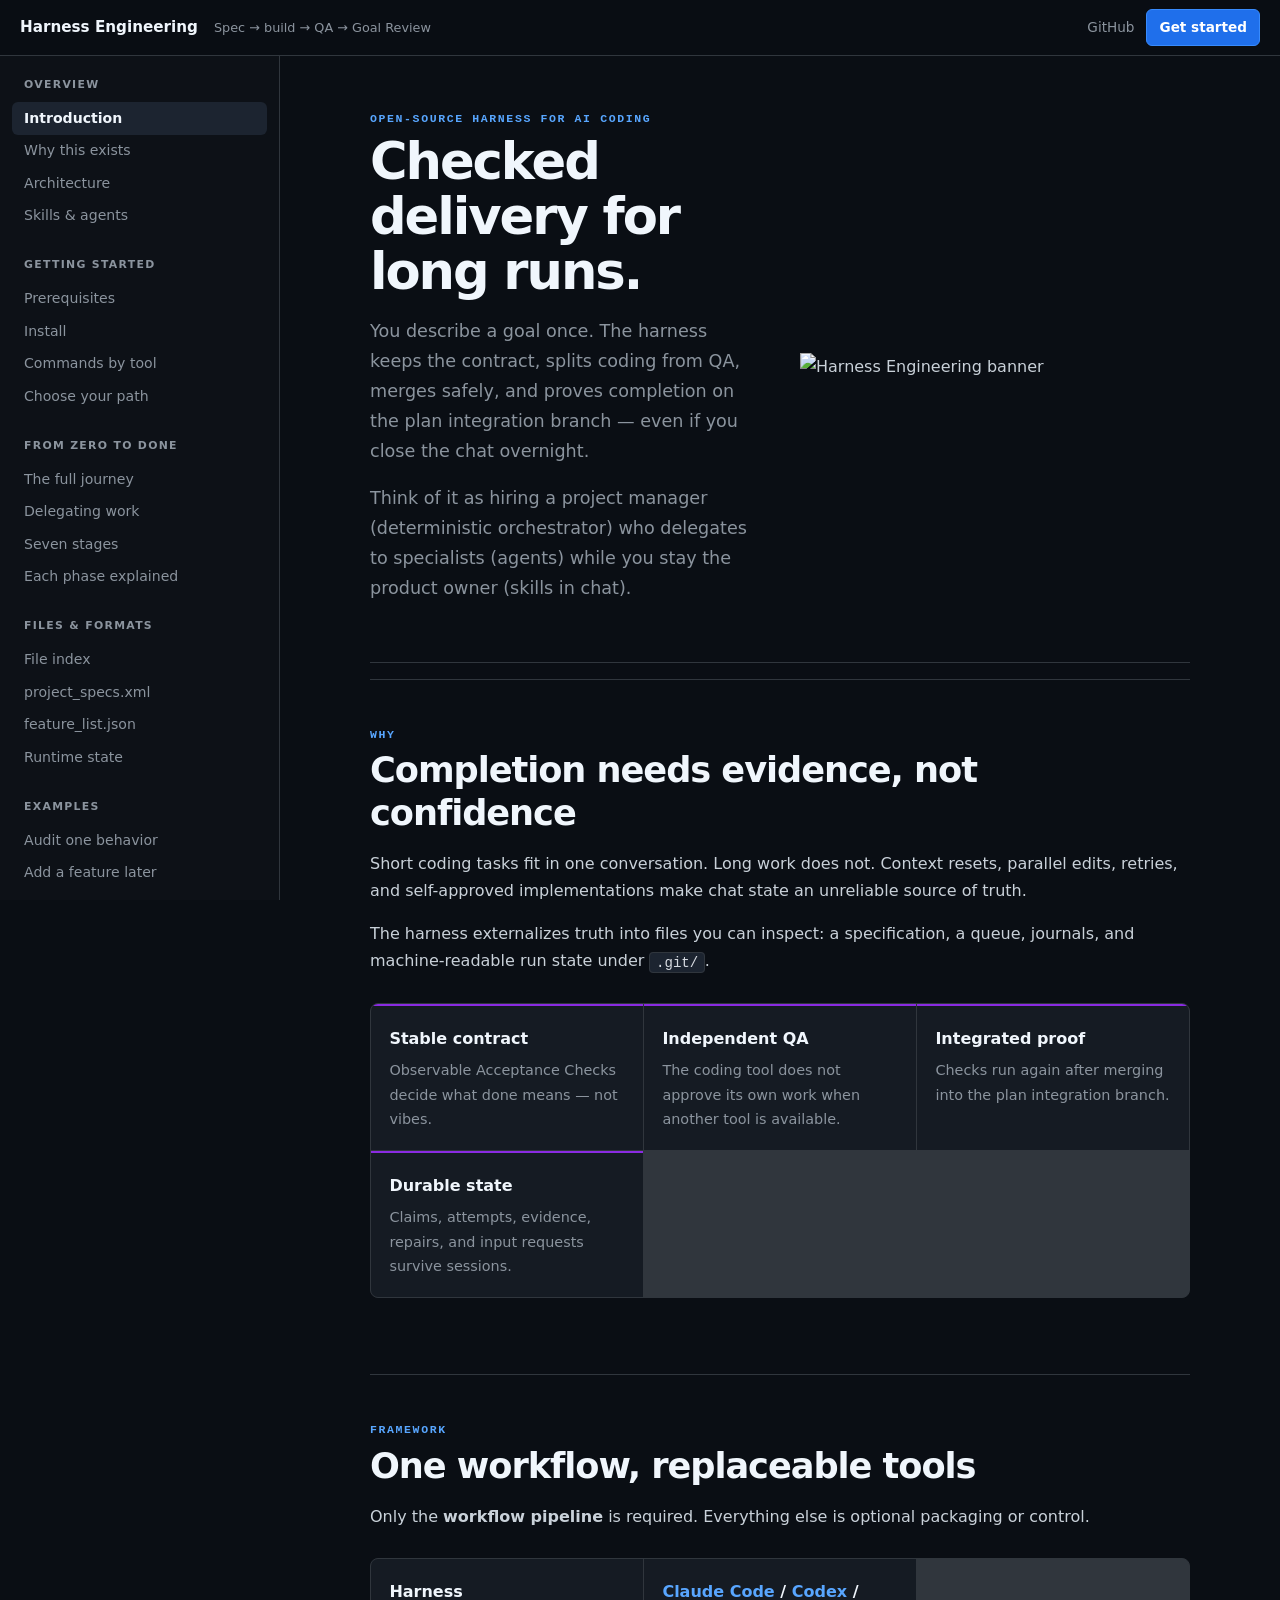
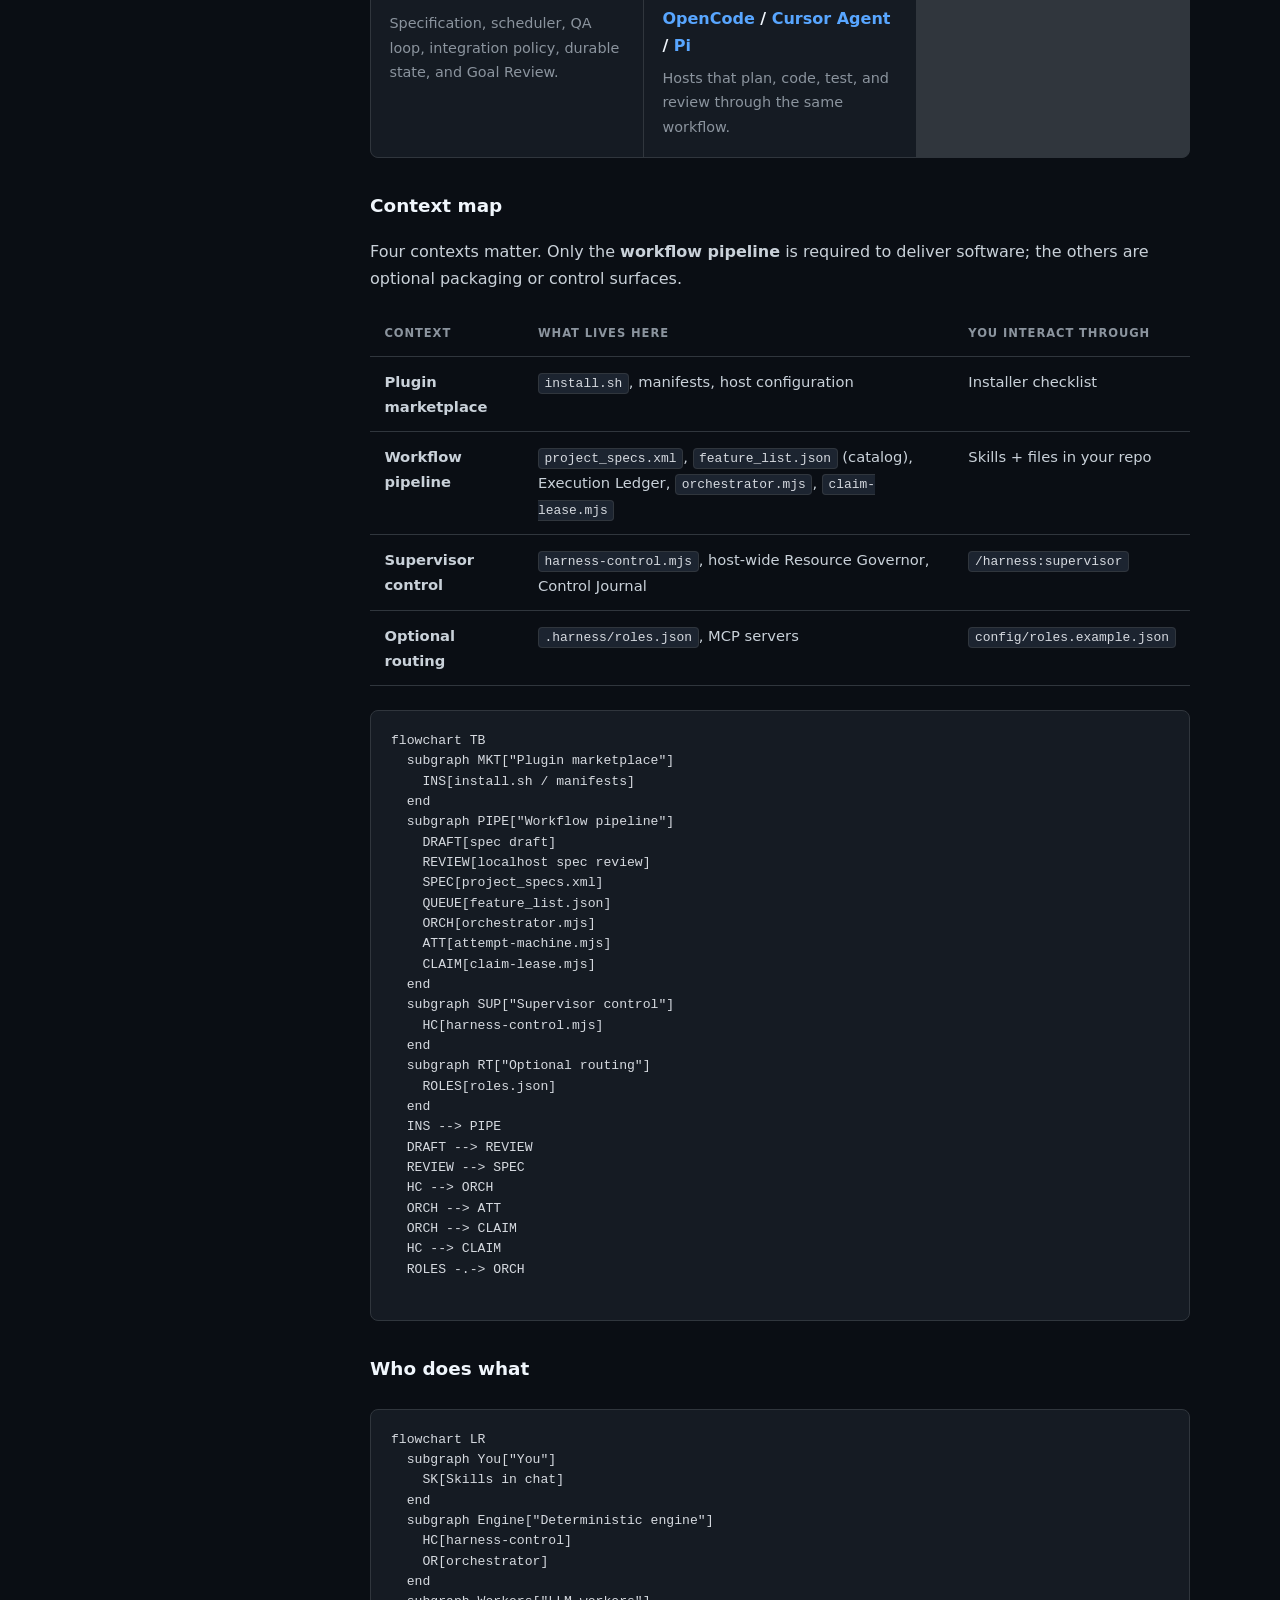
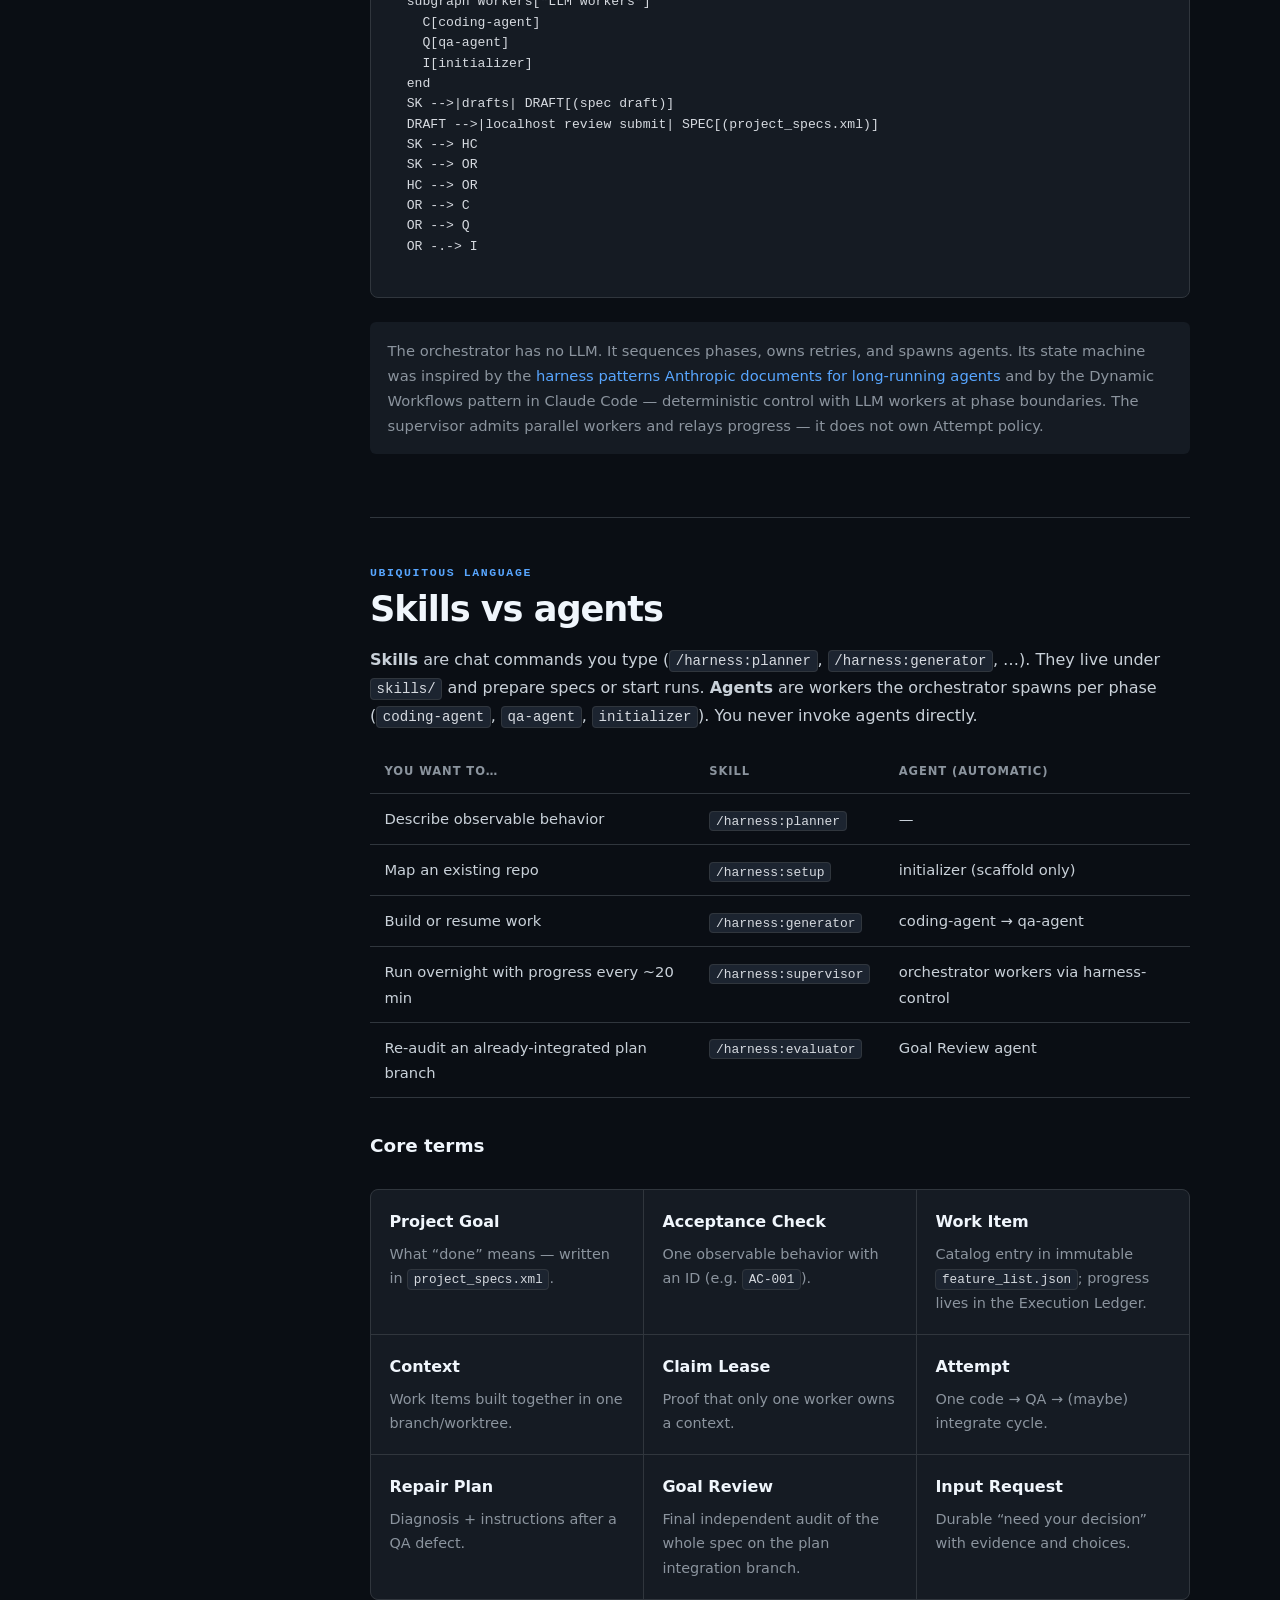
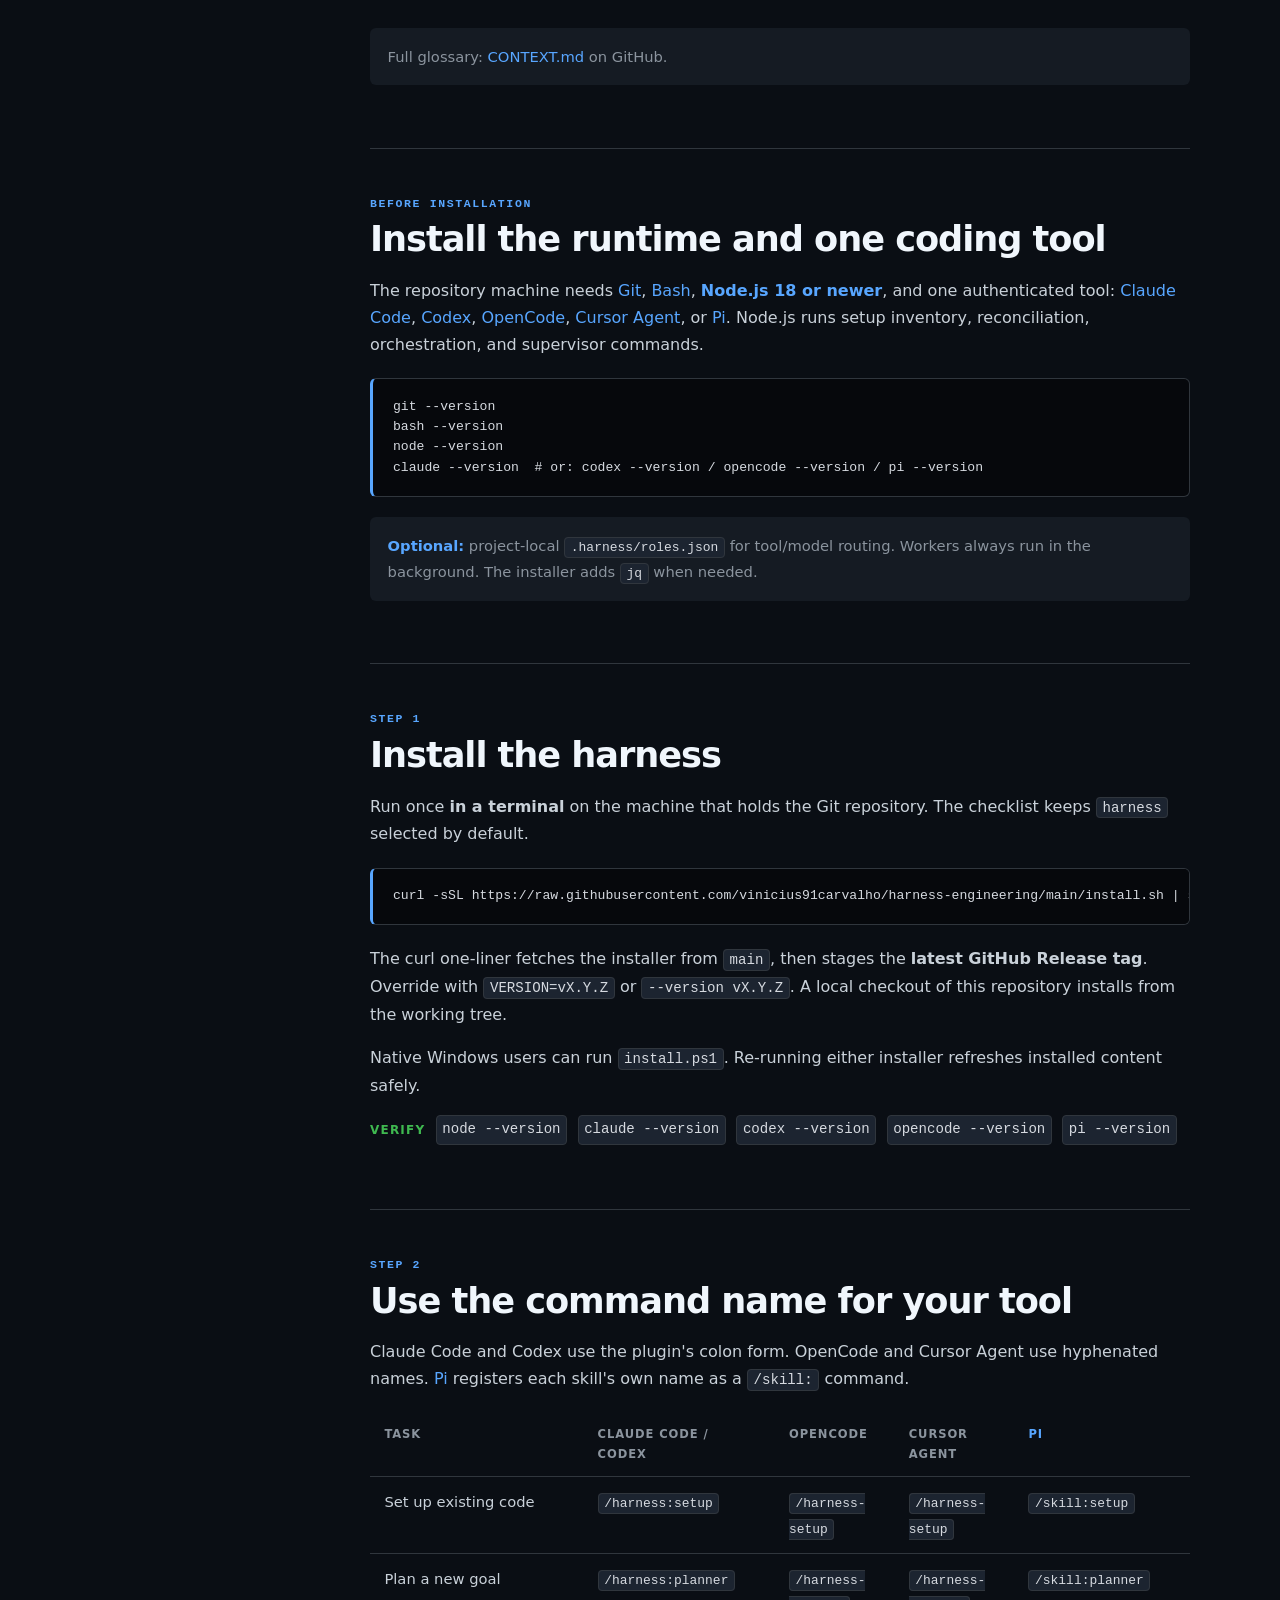
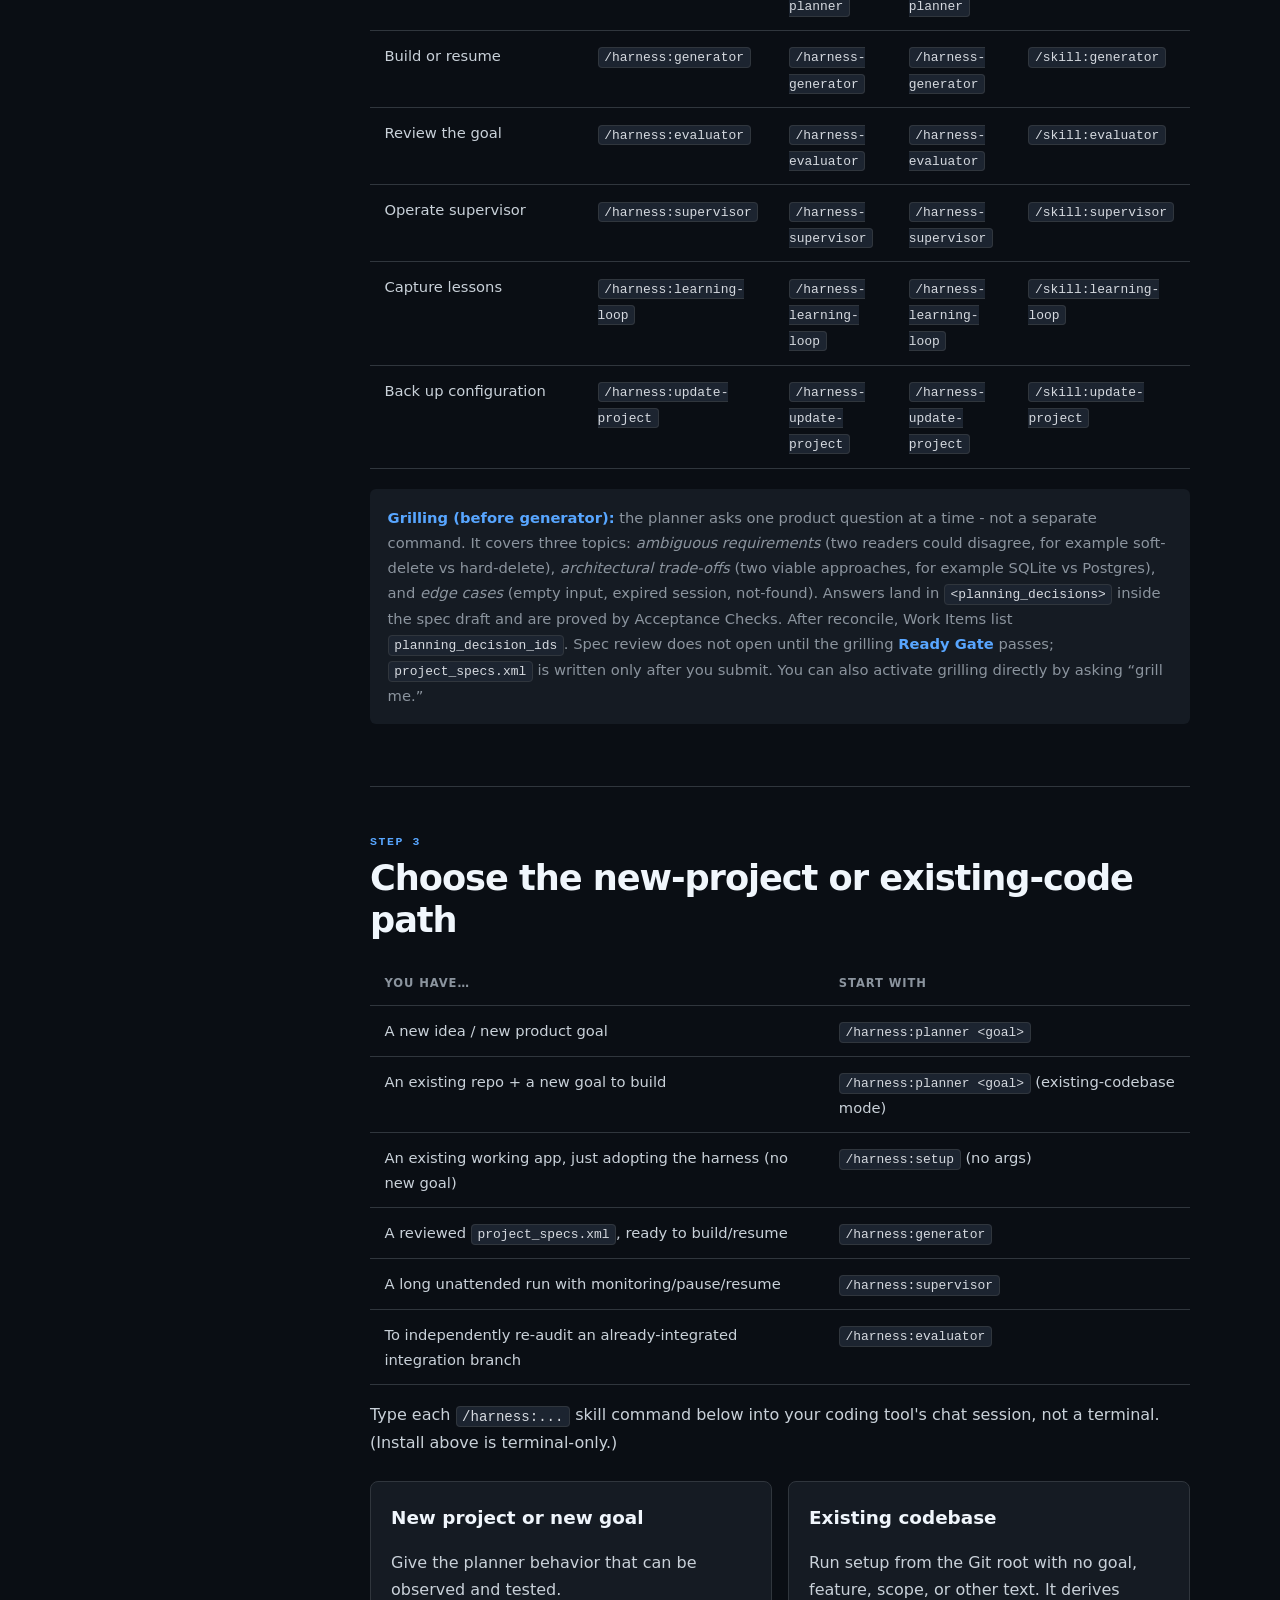
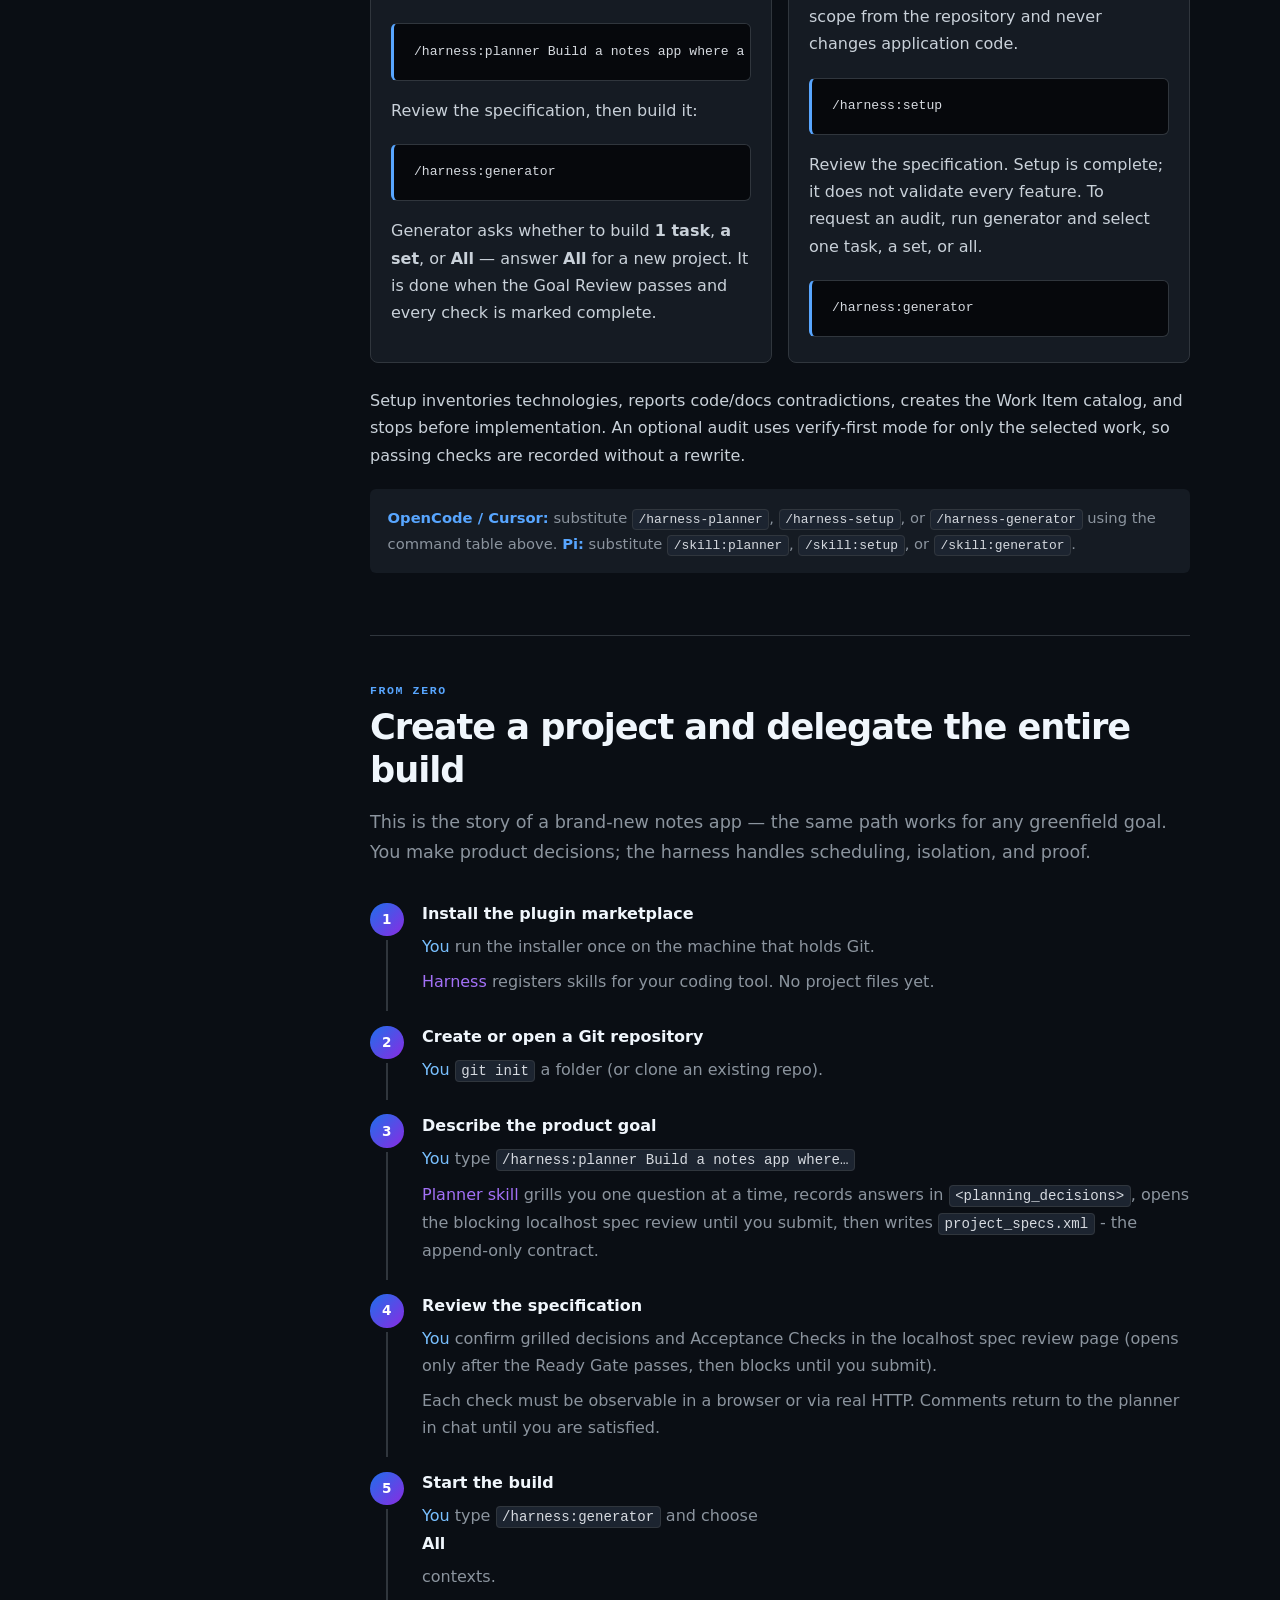
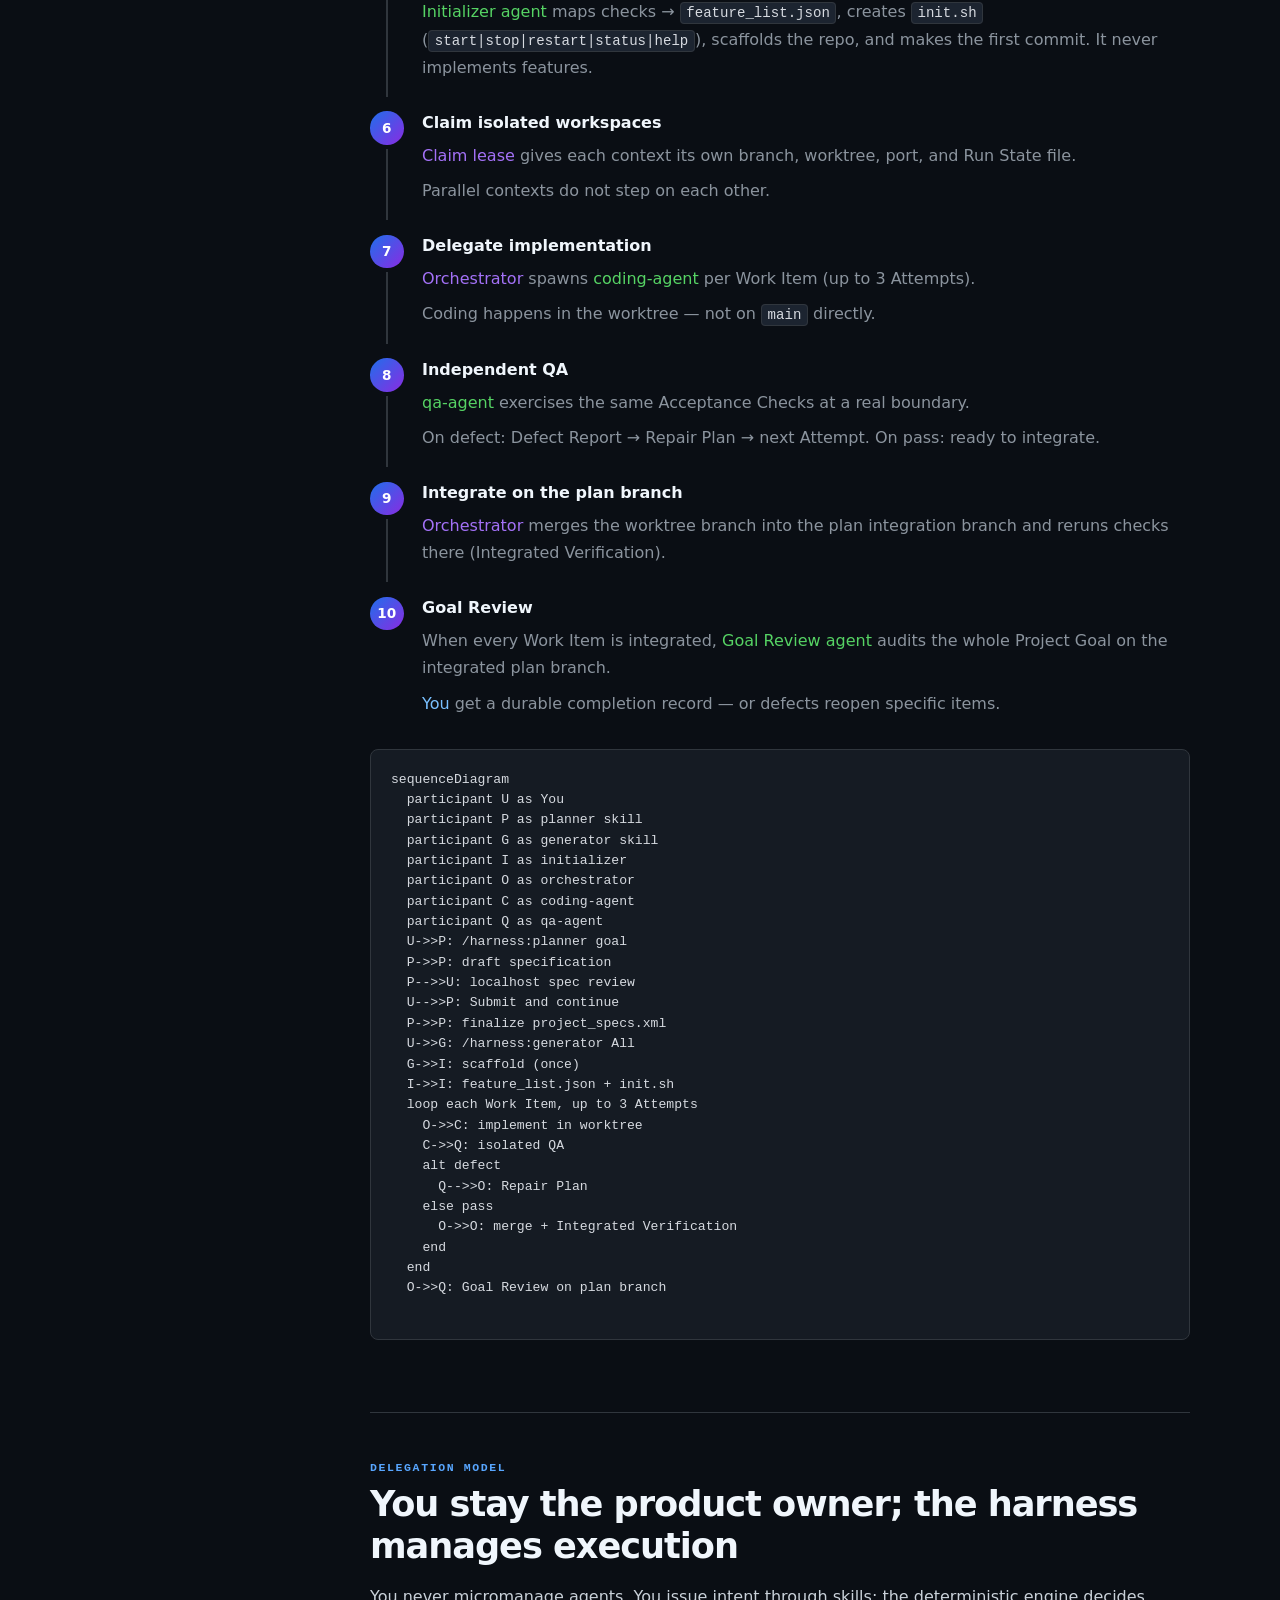
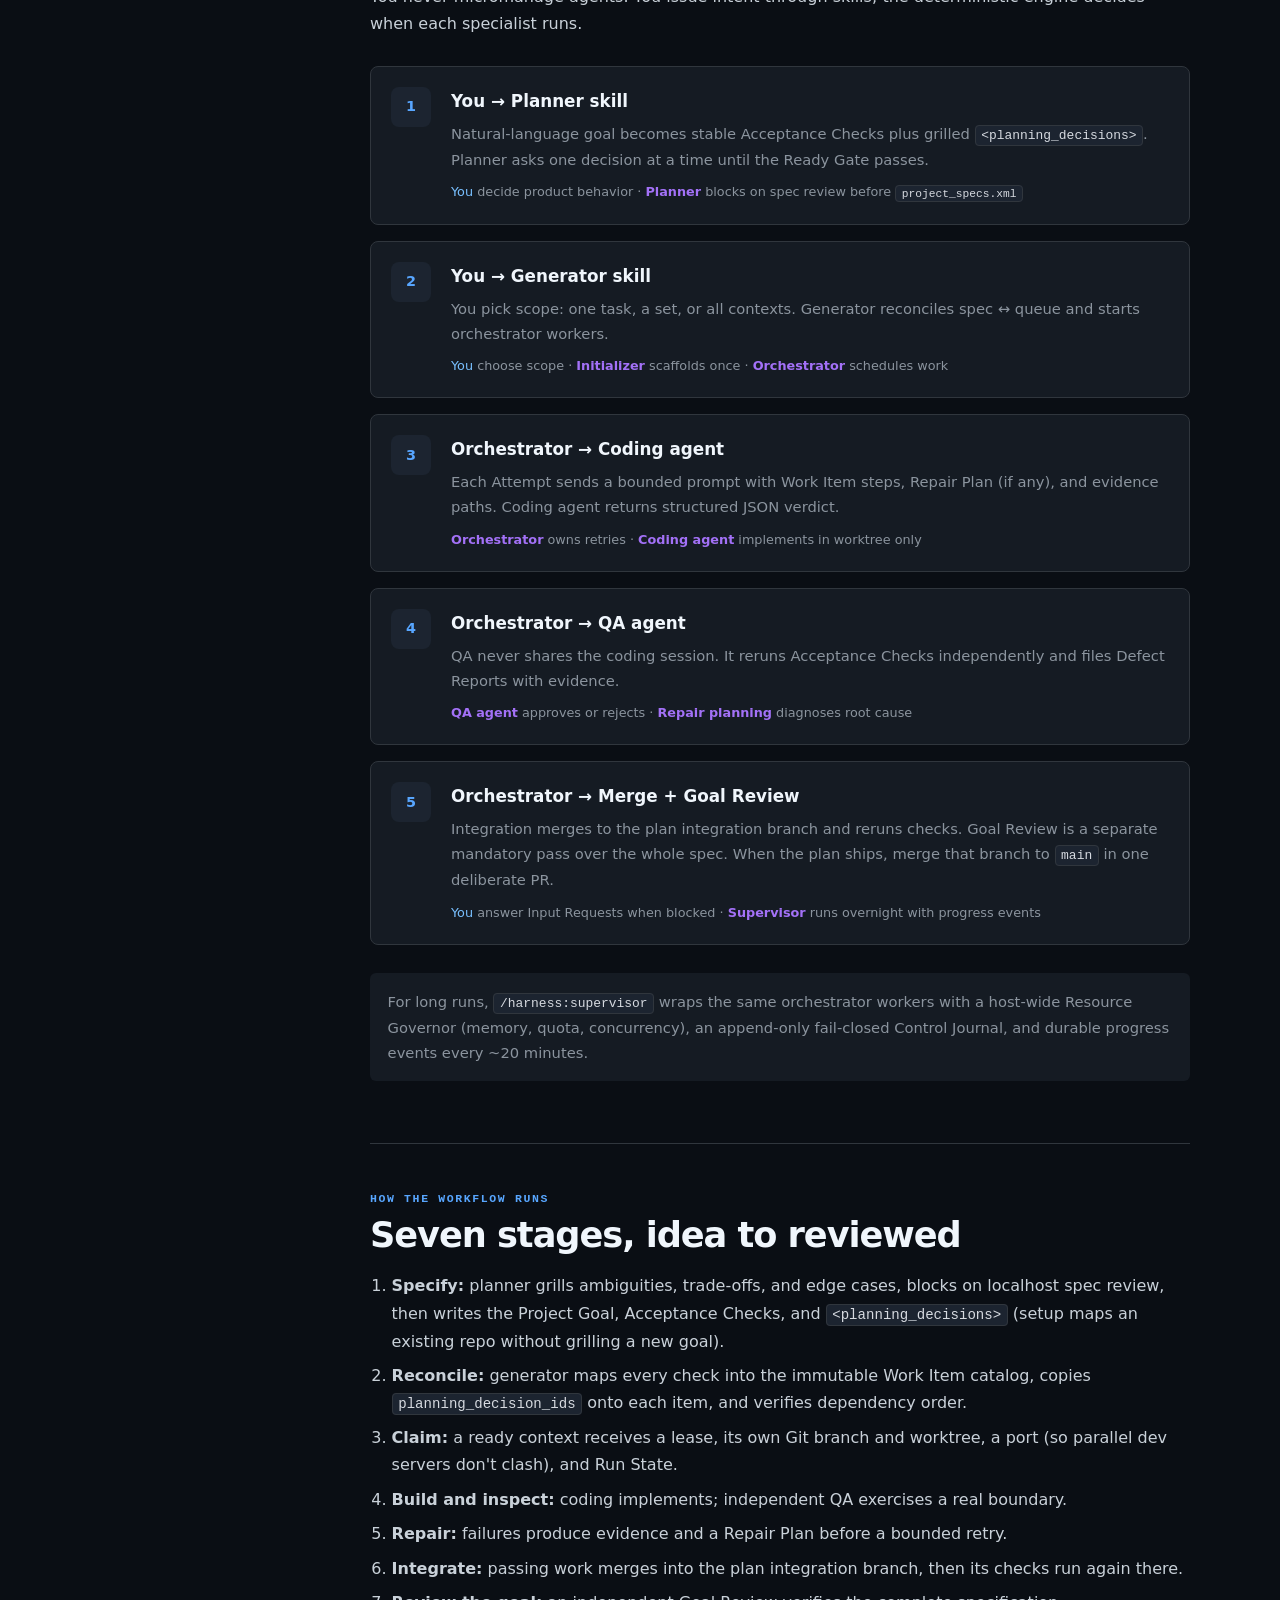
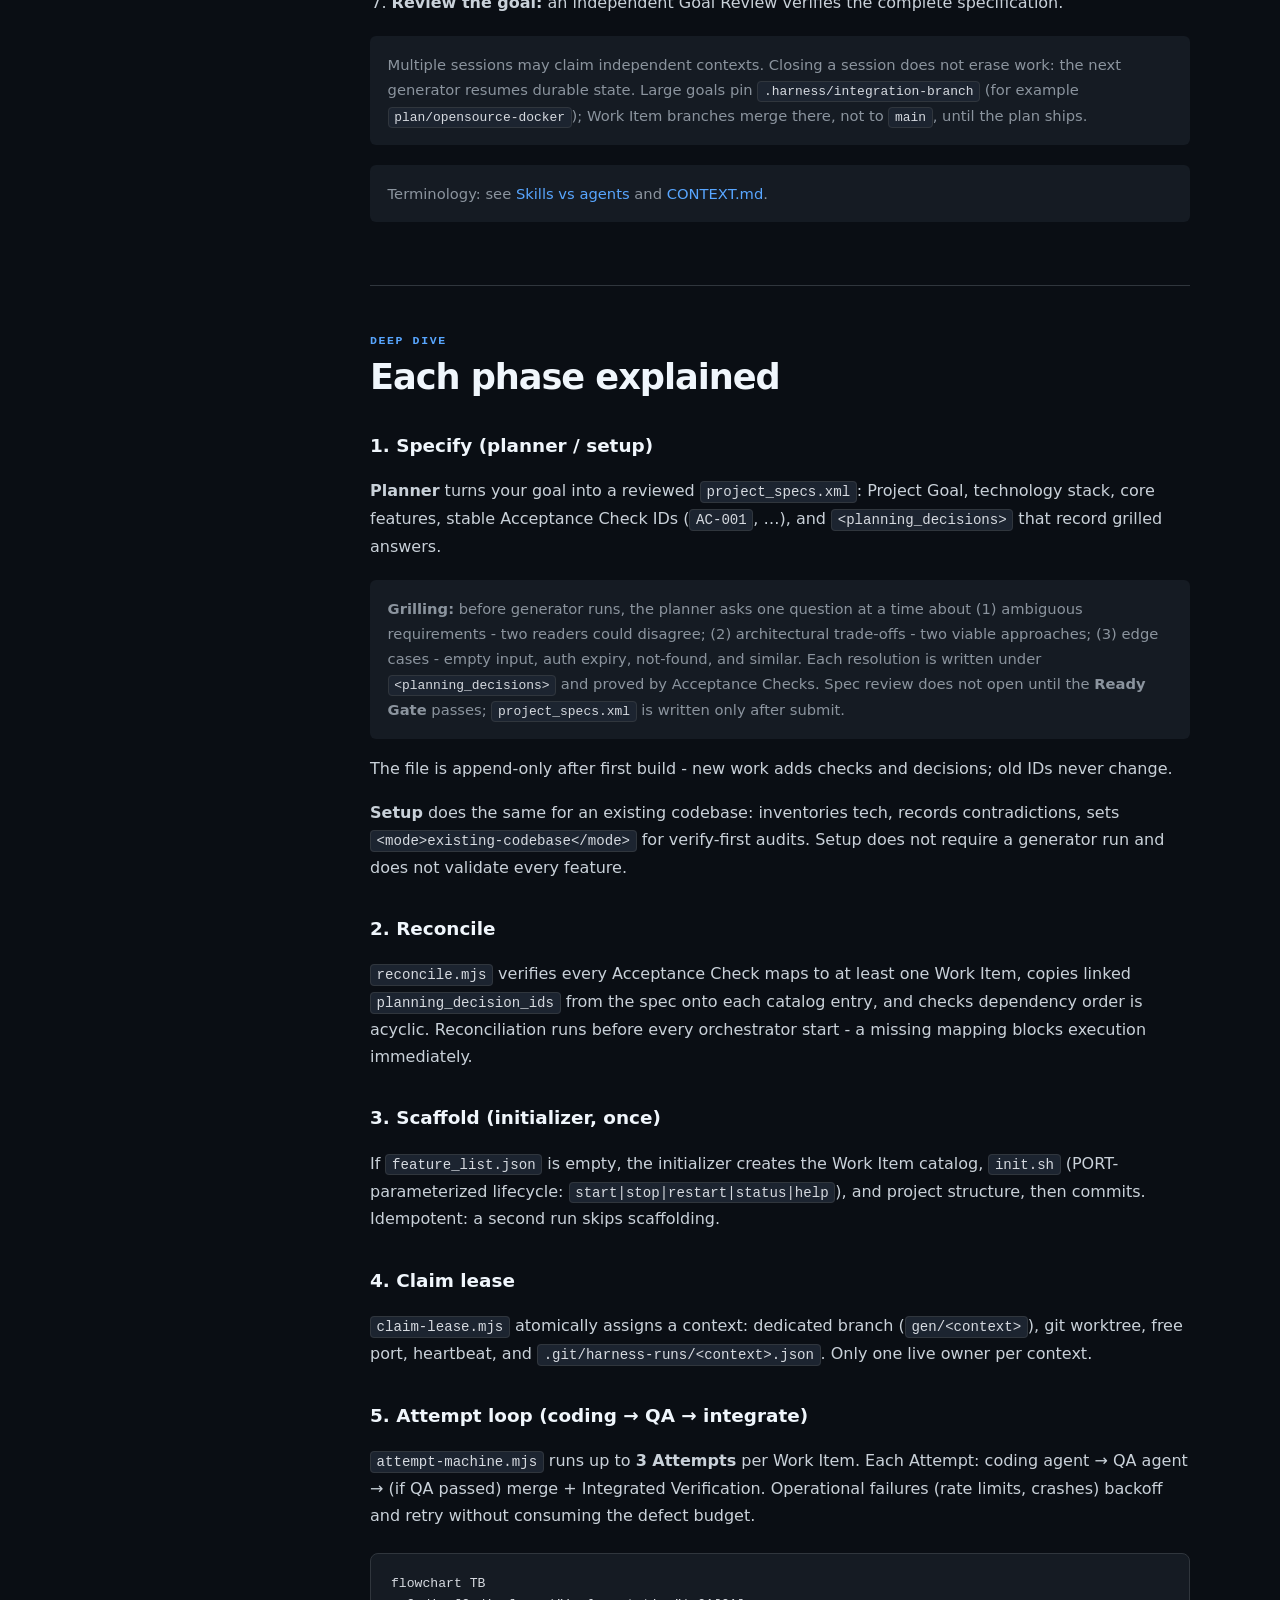
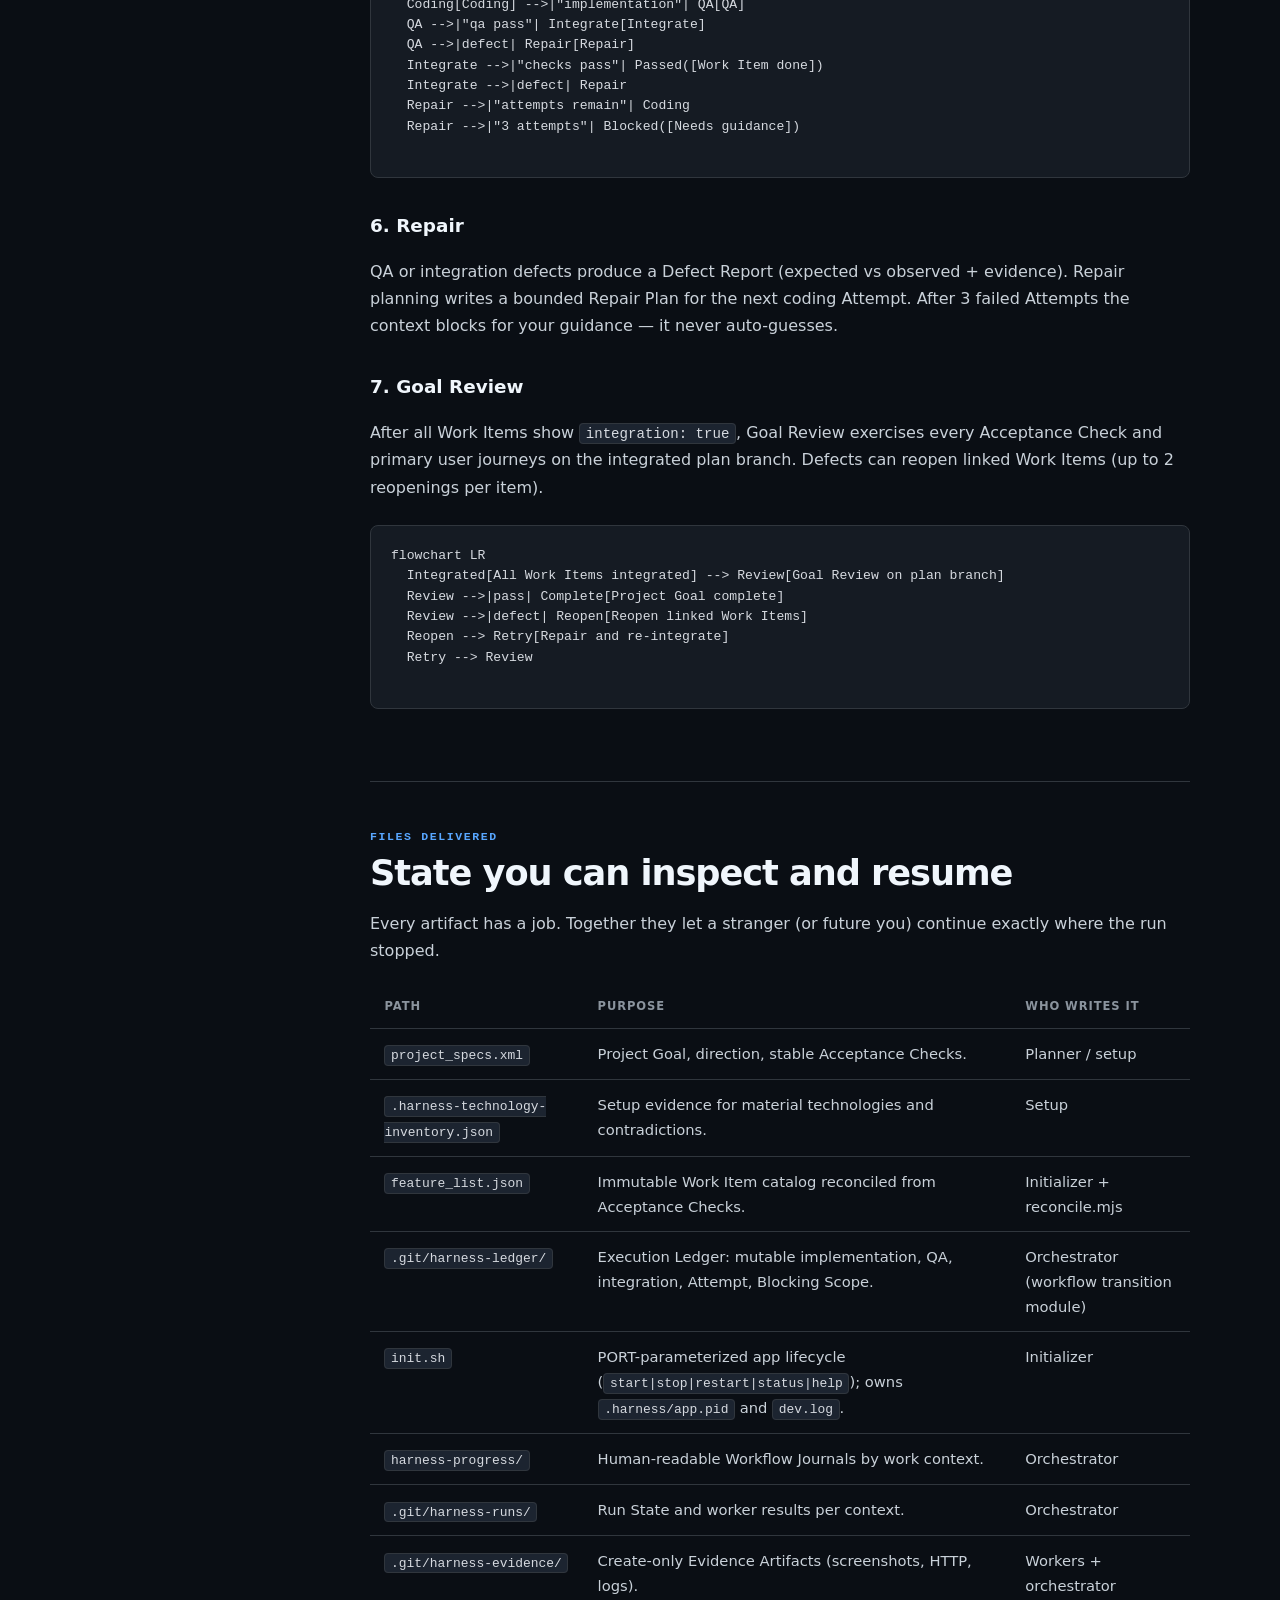
==== commit 031f8780: "feat: add init.sh lifecycle commands and drop herdr runtime helpers Scaffolded init.sh now owns star" ====
--- a/site/index.html
+++ b/site/index.html
@@ -81,7 +81,6 @@
           <nav>
             <a href="#advanced">Overview</a>
             <a href="#routing">Tool routing</a>
-            <a href="#herdr">Herdr visibility</a>
             <a href="#help">More docs</a>
           </nav>
         </div>
@@ -121,7 +120,6 @@
           <div class="card-grid">
             <article><strong>Harness</strong><span>Specification, scheduler, QA loop, integration policy, durable state, and Goal Review.</span></article>
             <article><strong><a href="https://code.claude.com/docs/en/overview">Claude Code</a> / <a href="https://developers.openai.com/codex/">Codex</a> / <a href="https://opencode.ai/">OpenCode</a> / <a href="https://cursor.com/docs/cli/overview">Cursor Agent</a> / <a href="https://pi.dev/">Pi</a></strong><span>Hosts that plan, code, test, and review through the same workflow.</span></article>
-            <article><strong><a href="https://herdr.dev/">herdr</a></strong><span>Optional terminal multiplexer for visible worker panes and remote access.</span></article>
           </div>
 
           <h3>Context map</h3>
@@ -157,9 +155,6 @@
   subgraph RT["Optional routing"]
     ROLES[roles.json]
   end
-  subgraph VIS["Optional visibility"]
-    HERDR[herdr panes]
-  end
   INS --> PIPE
   DRAFT --> REVIEW
   REVIEW --> SPEC
@@ -168,7 +163,6 @@
   ORCH --> CLAIM
   HC --> CLAIM
   ROLES -.-> ORCH
-  HC -.-> HERDR
             </pre>
           </div>
 
@@ -244,7 +238,7 @@
 bash --version
 node --version
 claude --version  # or: codex --version / opencode --version / pi --version</code></pre>
-          <p class="files"><strong>Optional:</strong> project-local <code>.harness/roles.json</code> for tool/model routing; <a href="https://herdr.dev/">herdr</a> for visible worker panes and remote access. The installer adds <code>jq</code> when needed.</p>
+          <p class="files"><strong>Optional:</strong> project-local <code>.harness/roles.json</code> for tool/model routing. Workers always run in the background. The installer adds <code>jq</code> when needed.</p>
         </section>
 
         <section class="topic" id="install">
@@ -350,7 +344,7 @@
             <li>
               <strong>Start the build</strong>
               <p><span class="you">You</span> type <code>/harness:generator</code> and choose <strong>All</strong> contexts.</p>
-              <p><span class="agent">Initializer agent</span> maps checks → <code>feature_list.json</code>, creates <code>init.sh</code>, scaffolds the repo, and makes the first commit. It never implements features.</p>
+              <p><span class="agent">Initializer agent</span> maps checks → <code>feature_list.json</code>, creates <code>init.sh</code> (<code>start|stop|restart|status|help</code>), scaffolds the repo, and makes the first commit. It never implements features.</p>
             </li>
             <li>
               <strong>Claim isolated workspaces</strong>
@@ -491,7 +485,7 @@
           <p><code>reconcile.mjs</code> verifies every Acceptance Check maps to at least one Work Item, copies linked <code>planning_decision_ids</code> from the spec onto each catalog entry, and checks dependency order is acyclic. Reconciliation runs before every orchestrator start - a missing mapping blocks execution immediately.</p>
 
           <h3>3. Scaffold (initializer, once)</h3>
-          <p>If <code>feature_list.json</code> is empty, the initializer creates the Work Item catalog, <code>init.sh</code> (PORT-parameterized dev server), and project structure, then commits. Idempotent: a second run skips scaffolding.</p>
+          <p>If <code>feature_list.json</code> is empty, the initializer creates the Work Item catalog, <code>init.sh</code> (PORT-parameterized lifecycle: <code>start|stop|restart|status|help</code>), and project structure, then commits. Idempotent: a second run skips scaffolding.</p>
 
           <h3>4. Claim lease</h3>
           <p><code>claim-lease.mjs</code> atomically assigns a context: dedicated branch (<code>gen/&lt;context&gt;</code>), git worktree, free port, heartbeat, and <code>.git/harness-runs/&lt;context&gt;.json</code>. Only one live owner per context.</p>
@@ -541,14 +535,14 @@
               <tr><td><code>.harness-technology-inventory.json</code></td><td>Setup evidence for material technologies and contradictions.</td><td>Setup</td></tr>
               <tr><td><code>feature_list.json</code></td><td>Immutable Work Item catalog reconciled from Acceptance Checks.</td><td>Initializer + reconcile.mjs</td></tr>
               <tr><td><code>.git/harness-ledger/</code></td><td>Execution Ledger: mutable implementation, QA, integration, Attempt, Blocking Scope.</td><td>Orchestrator (workflow transition module)</td></tr>
-              <tr><td><code>init.sh</code></td><td>PORT-parameterized dev server startup for QA.</td><td>Initializer</td></tr>
+              <tr><td><code>init.sh</code></td><td>PORT-parameterized app lifecycle (<code>start|stop|restart|status|help</code>); owns <code>.harness/app.pid</code> and <code>dev.log</code>.</td><td>Initializer</td></tr>
               <tr><td><code>harness-progress/</code></td><td>Human-readable Workflow Journals by work context.</td><td>Orchestrator</td></tr>
               <tr><td><code>.git/harness-runs/</code></td><td>Run State and worker results per context.</td><td>Orchestrator</td></tr>
               <tr><td><code>.git/harness-evidence/</code></td><td>Create-only Evidence Artifacts (screenshots, HTTP, logs).</td><td>Workers + orchestrator references</td></tr>
               <tr><td><code>.git/generator-claims.json</code></td><td>Live Claim Leases for all contexts.</td><td>claim-lease.mjs</td></tr>
               <tr><td><code>.git/harness-control/</code></td><td>Control Journal, supervisor lease, Resource Governor quota.</td><td>harness-control.mjs</td></tr>
               <tr><td><code>.harness/roles.json</code></td><td>Optional per-role tool/model routing.</td><td>You (optional)</td></tr>
-              <tr><td><code>.harness/projects.json</code></td><td>Optional monorepo project registry.</td><td>Setup</td></tr>
+              <tr><td><code>.harness/projects.json</code></td><td>Optional monorepo project registry.</td><td>Setup / planner finalize</td></tr>
             </tbody>
           </table>
           <p>The queue flags are separate proofs:</p>
@@ -557,7 +551,7 @@
             <li><code>qa</code> means isolated QA passed.</li>
             <li><code>integration</code> means the behavior passed after merging.</li>
           </ul>
-          <p class="files">This table is state written inside a project you ran the harness on. Running <code>/harness:update-project</code> on <em>this</em> repository instead writes <code>config/settings.json</code>, <code>config/mcp.json</code>, and <code>config/home/</code> — see <a href="https://github.com/vinicius91carvalho/harness-engineering/blob/main/docs/backup-sync.md">Backup</a> for their format.</p>
+          <p class="files">This table is state written inside a project you ran the harness on. Running <code>/harness:update-project</code> on <em>this</em> repository instead writes <code>config/settings.json</code> and <code>config/home/</code> — see <a href="https://github.com/vinicius91carvalho/harness-engineering/blob/main/docs/backup-sync.md">Backup</a> for their format.</p>
         </section>
 
         <section class="topic" id="spec-format">
@@ -824,6 +818,7 @@
 node "$CONTROL" resume   --repo "$PROJECT"
 node "$CONTROL" stop     --repo "$PROJECT"
 node "$CONTROL" events   --repo "$PROJECT" --consumer manual-check</code></pre>
+          <p>Workers always run in the background. Tail logs under <code>.git/harness-control/&lt;project&gt;/logs/</code> or use <code>fleet-snapshot</code> for monorepo-wide bearings. Event relay via <code>herdr-notify</code> (or any named consumer) is unchanged.</p>
           <p>If work blocks, answer the exact Input Request through the supervisor's <code>respond</code> path or any durable event consumer. Branches, worktrees, evidence, and Repair Plans remain available.</p>
           <div class="checks">
             <article><span>1</span><div><strong>Supervisor finished</strong><p><code>status: complete</code> and <code>supervisorPid: null</code>.</p></div></article>
@@ -850,9 +845,8 @@
               <tr><td>Build says <code>blocked</code></td><td>Three failed coding → QA → integration Attempts always stop for input — the harness never guesses past that point, and a <code>blocked</code> context never resumes on its own. Review the journal and evidence above, then explicitly resume with guidance: <code>bash "$GEN/claim.sh" resume "$PROJECT" "$CONTEXT" $$ force</code>, then rerun the orchestrator with a concise <code>--guidance "..."</code> describing how to proceed.</td></tr>
               <tr><td>Looks done but won't complete</td><td>The supervisor is still draining its retry queue (up to 5 attempts per context) before it can declare the goal complete. Check <code>node "$CONTROL" status --repo "$PROJECT"</code> and wait, or answer any pending Input Request.</td></tr>
               <tr><td>Worker crashed / stale lease</td><td>Recovery reclaims a <code>stale</code> context automatically once its heartbeat passes the lease timeout (<code>HARNESS_LEASE_TIMEOUT_SECONDS</code>, default 60s) — including one owned by a different host. Force only once you're sure the owning process is actually dead: <code>bash "$GEN/claim.sh" resume "$PROJECT" "$CONTEXT" $$ force</code></td></tr>
-              <tr><td>No progress / pending inputs pile up</td><td>Context-scoped <code>input_required</code> events auto-retry each supervisor tick. If still stuck, inspect <code>pendingInputs</code> in <code>status</code> and the worker log under <code>.git/harness-control/&lt;project&gt;/logs/</code>.</td></tr>
-              <tr><td><code>status</code> lists workers but herdr has no tabs</td><td>In a monorepo, cleanup must be scoped per subproject (<code>worker-&lt;project&gt;-*</code>). Cross-closing sibling tabs leaves zombie pane IDs. Restart supervisors after upgrading harness; check <code>herdr agent list</code>.</td></tr>
-              <tr><td>Cursor Task/Subagent tab stays <code>working</code></td><td>Cursor mirror tabs are <code>cursor-sub-*</code>, not harness worker tabs. The supervisor reaps finished mirrors automatically; if a stale tab remains, run <code>node "$CONTROL" reap-cursor-subagents --repo "$PROJECT"</code> or close only the specific <code>cursor-sub-*</code> tab after confirming the main agent tab is live.</td></tr>
+              <tr><td>No progress / pending inputs pile up</td><td>Context-scoped <code>input_required</code> events auto-retry each supervisor tick. If still stuck, inspect <code>pendingInputs</code> in <code>status</code>, <code>workerHealth</code>, and worker logs under <code>.git/harness-control/&lt;project&gt;/logs/</code>.</td></tr>
+              <tr><td><code>status</code> lists workers but PIDs are dead</td><td>Ghost worker row — restart supervisor; check <code>fleetSnapshot</code> and <code>workerHealth</code>.</td></tr>
             </tbody>
           </table>
           <p>To abandon a context instead of resuming it:</p>
@@ -861,8 +855,8 @@
 
         <section class="topic" id="advanced">
           <p class="step">Advanced</p>
-          <h2>Optional routing and visibility</h2>
-          <p>Nothing below is required to plan, generate, validate, integrate, or review work. The harness runs completely with a single host CLI. The following sections cover per-role tool/model routing and optional herdr visibility for long runs.</p>
+          <h2>Optional routing</h2>
+          <p>Nothing below is required to plan, generate, validate, integrate, or review work. The harness runs completely with a single host CLI. Workers always run in the background; monitor via <code>status</code>, <code>fleet-snapshot</code>, and worker logs.</p>
         </section>
 
         <section class="topic" id="routing">
@@ -942,32 +936,6 @@
           <p class="files">Copy from the repository's <code>config/roles.example.json</code> (or your plugin install path). Configure or remove every listed provider/model before execution. Without this file, the orchestrator uses the active host CLI directly.</p>
         </section>
 
-        <section class="topic" id="herdr">
-          <p class="step"><span style="color:#e5c07b">Optional</span> visibility</p>
-          <h2>Watch workers in <a href="https://herdr.dev/">herdr</a></h2>
-          <p>Herdr is optional and auto-detected: run inside a herdr workspace (<code>HERDR_ENV=1</code>) with the <code>herdr</code> CLI installed and the supervisor lists each admitted worker in the herdr agent sidebar automatically — no flag required. Force one mode explicitly with <code>--display background</code> or <code>--display herdr</code>. Every worker gets its own dedicated tab named <code>{taskId} - {role} - {project} - r{retry}</code> (for example <code>WI-AC-025 - qa - public-docs - r1</code>). The tab renames when the phase changes and closes when the worker finishes.</p>
-          <pre><code># inside a herdr workspace: auto-selects herdr, no flag needed
-CONTROL=skills/supervisor   # or your installed plugin path
-node "$CONTROL/scripts/harness-control.mjs" start --repo "$PROJECT" --host codex
-
-# force background workers, even inside a herdr workspace
-node "$CONTROL/scripts/harness-control.mjs" start --repo "$PROJECT" --host codex --display background
-
-# force herdr panes outside a herdr workspace's auto-detection
-node "$CONTROL/scripts/harness-control.mjs" start --repo "$PROJECT" --host codex --display herdr</code></pre>
-          <p>Use <code>herdr agent list</code>, <code>herdr pane read</code>, and <code>herdr wait agent-status</code> to coordinate from the supervisor pane. Each tab streams the live agent session (thinking, tool calls, verdicts) via a flushed PTY. Finished workers close their tabs immediately. Event relay (<code>events</code>, <code>ack</code>, <code>respond</code>) is unchanged for phone or plugin consumers.</p>
-          <p>Cursor Task/Subagent mirrors use <code>cursor-sub-*</code> tabs and the bundled <code>skills/supervisor/herdr-cursor/herdr-subagent-logview.py</code>. They are separate from harness <code>worker-&lt;project&gt;-*</code> tabs; the supervisor reaps finished mirrors automatically, with <code>reap-cursor-subagents</code> available as a manual cleanup command.</p>
-          <p><strong>Monorepo:</strong> multiple supervisors (e.g. four subprojects) each open named worker tabs. Finished tabs are closed per subproject only (<code>worker-&lt;project&gt;-*</code>) so one supervisor never kills another's live workers.</p>
-          <p>For remote access, use herdr's SSH and plugin transports — see the <a href="https://herdr.dev/docs/">herdr documentation</a>.</p>
-
-          <h3>Mobile access with <a href="https://github.com/AltanS/collie">Collie</a></h3>
-          <p>Optional <a href="https://github.com/AltanS/collie">Collie</a> is a herdr plugin and PWA for watching agents and replying from your phone over a <a href="https://tailscale.com/">Tailscale</a> tailnet. Install on the host, start the bridge, then open the tailnet URL on your phone — useful when the supervisor raises <code>input_required</code> or you want pane mirrors without SSH.</p>
-          <pre><code>herdr plugin install AltanS/collie
-herdr plugin action invoke start --plugin herdr.collie
-# open the printed https://&lt;host&gt;.tail*.ts.net URL on your phone (Tailscale app connected)</code></pre>
-          <p>Supervisor event relay (<code>events</code>, <code>ack</code>, <code>respond</code>) is unchanged for phone consumers. Collie is remote shell access to your machine — use <code>tailscale serve</code> on your tailnet only (never <code>tailscale funnel</code>) and read the <a href="https://github.com/AltanS/collie#%EF%B8%8F-security--read-before-you-run-it">security notes</a> before enabling it.</p>
-        </section>
-
         <section class="topic" id="maintenance">
           <p class="step">Maintenance</p>
           <h2>Keep the workflow current and recoverable</h2>
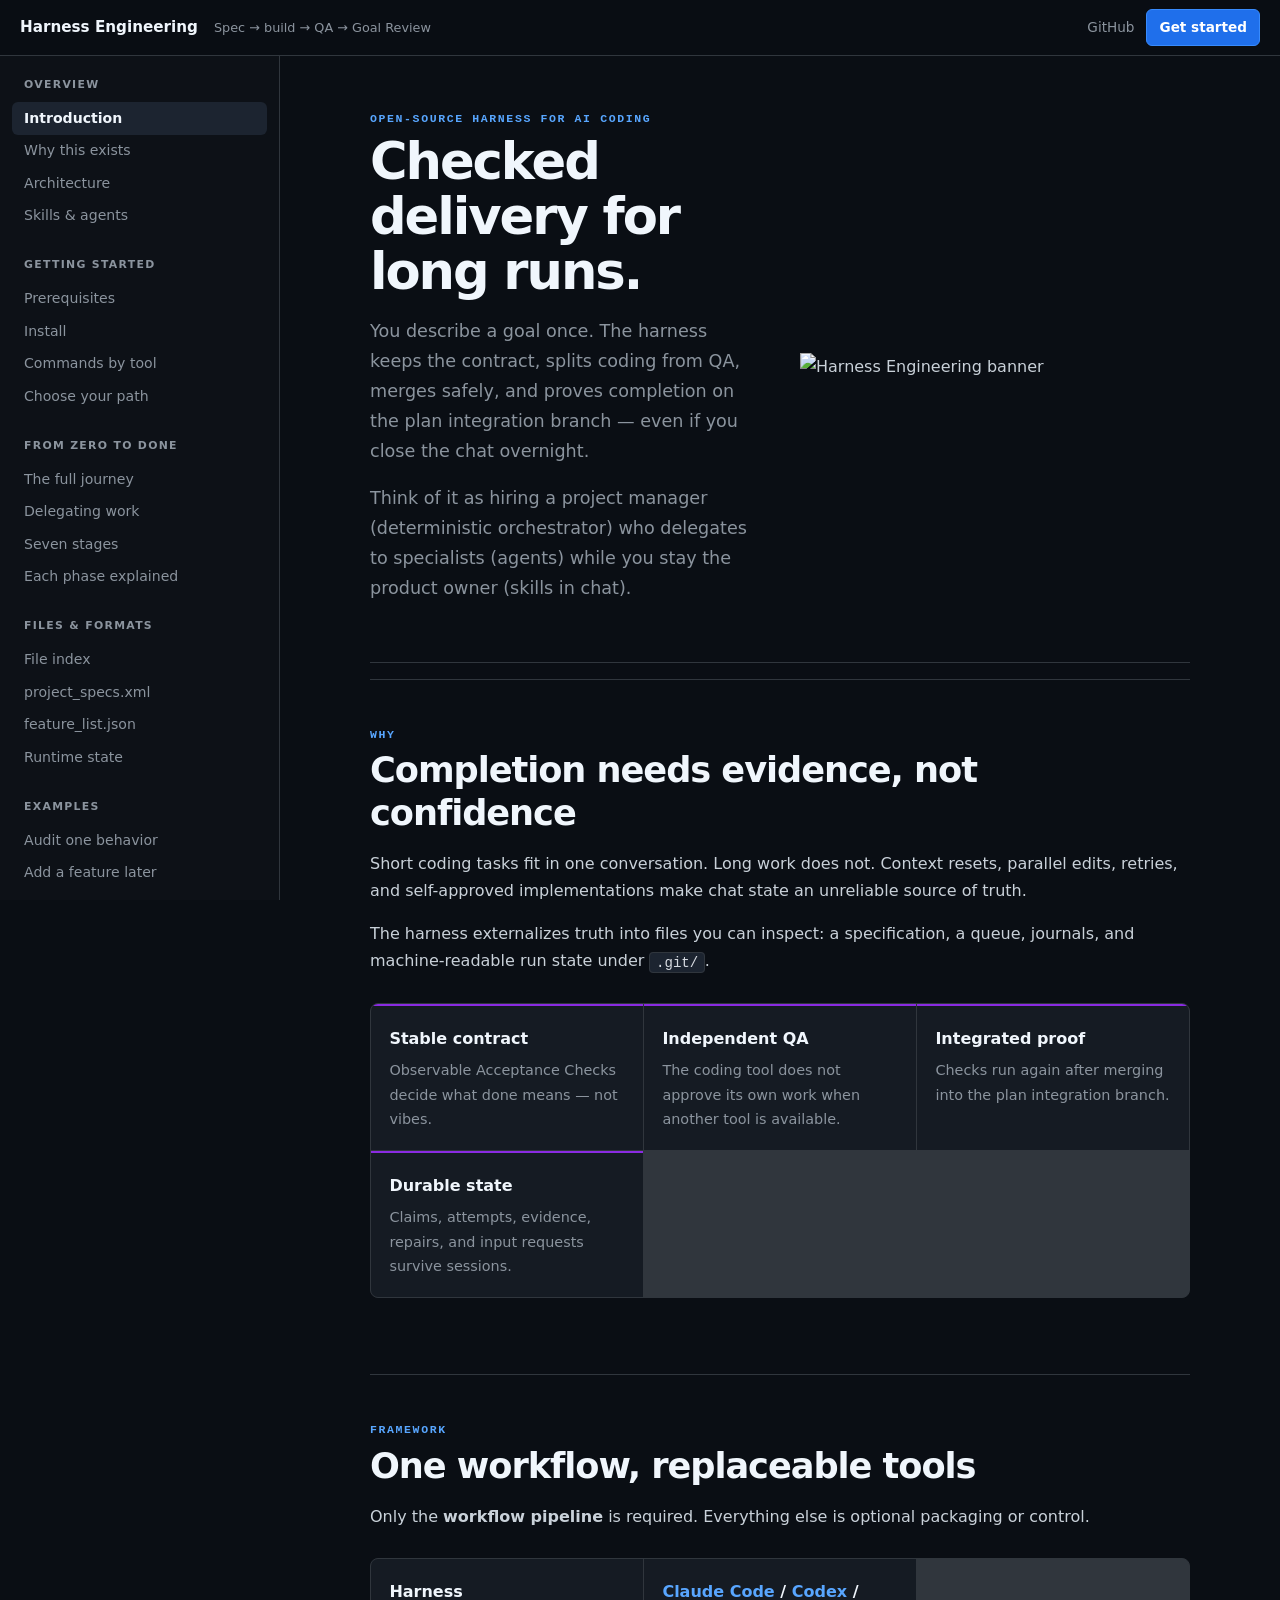
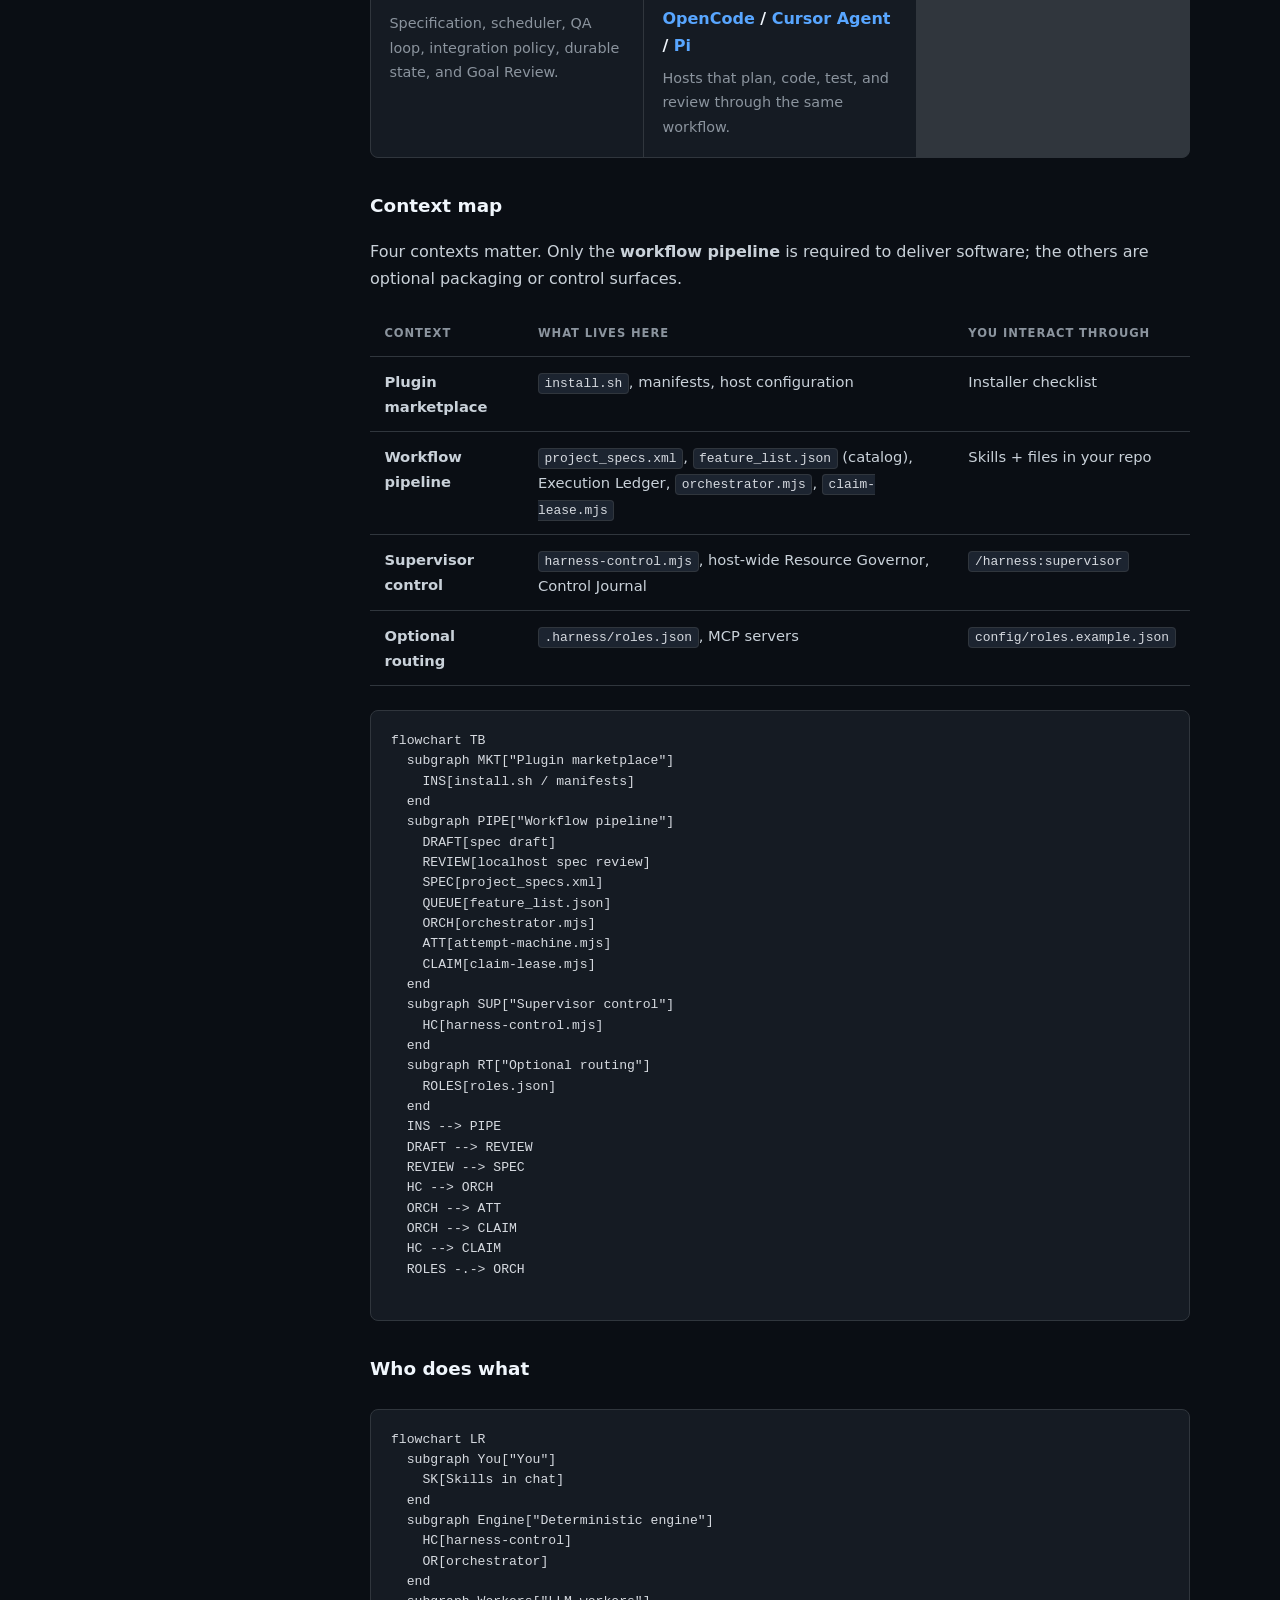
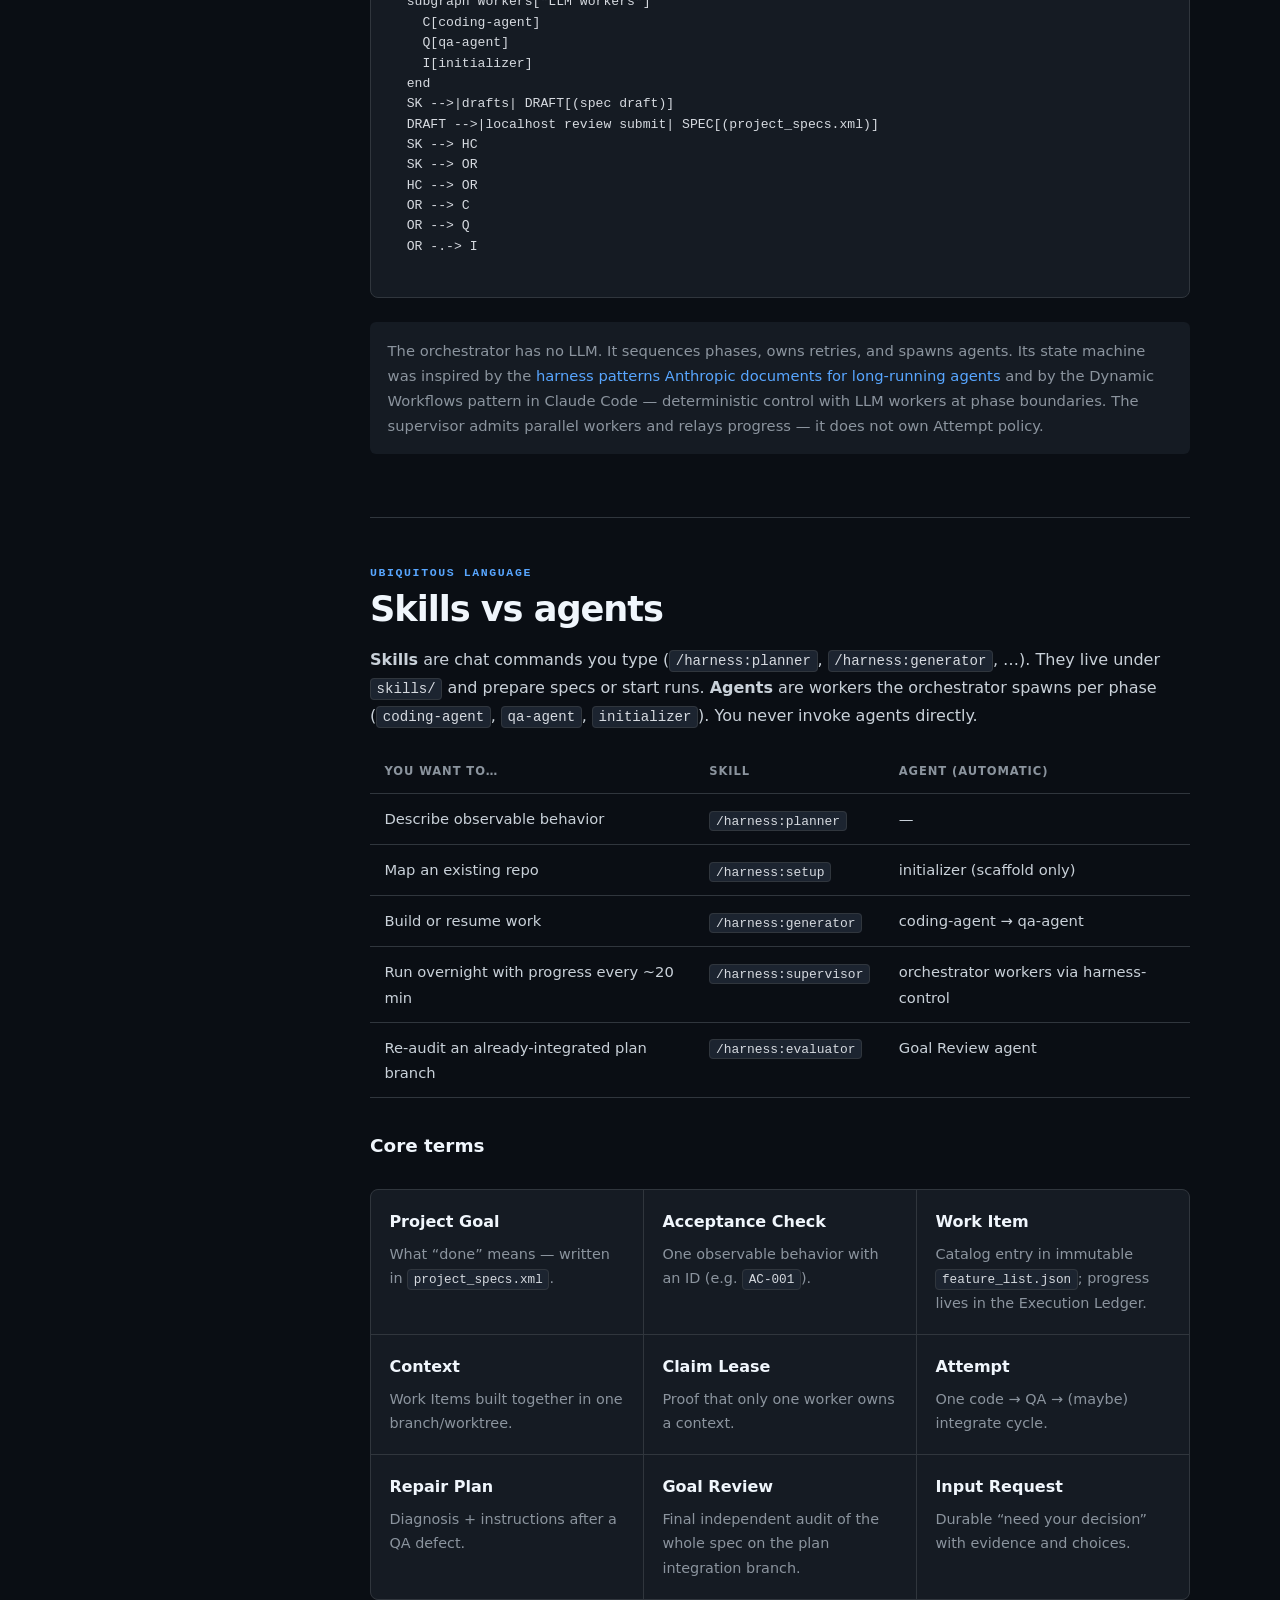
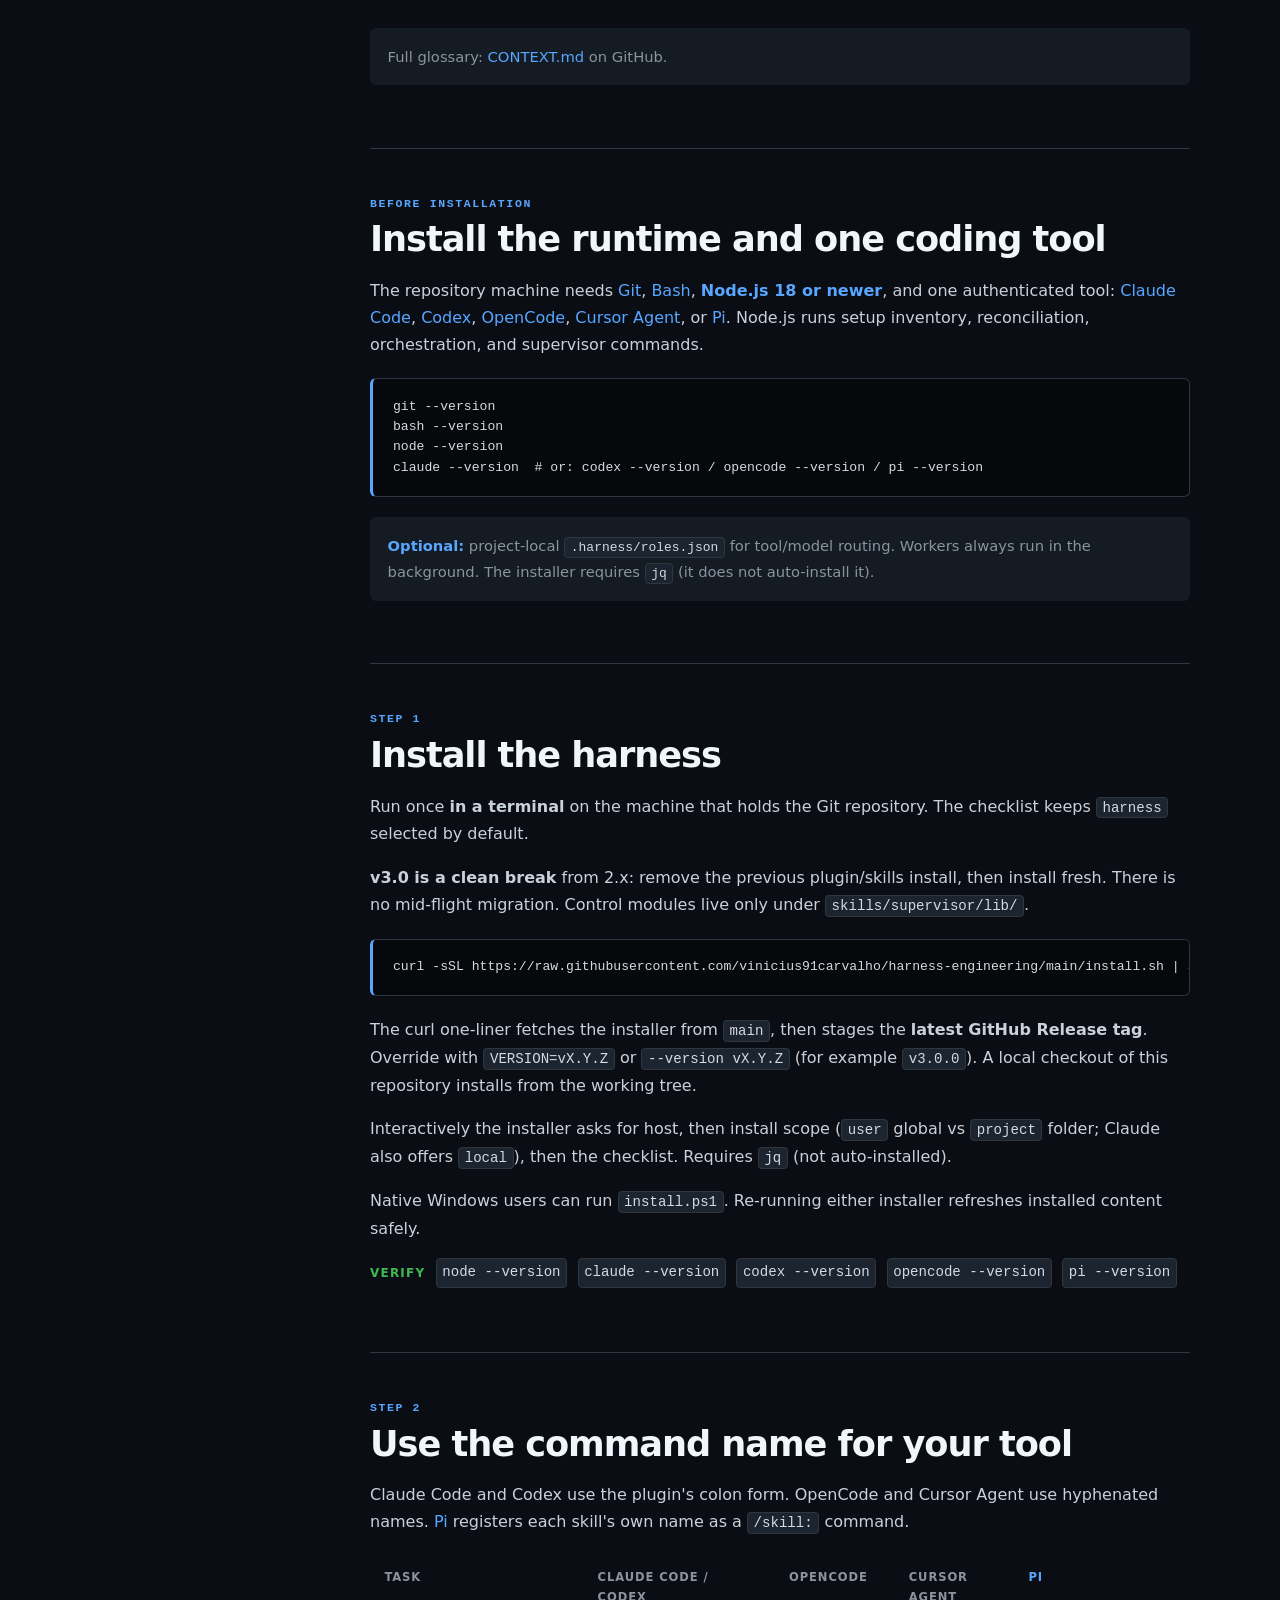
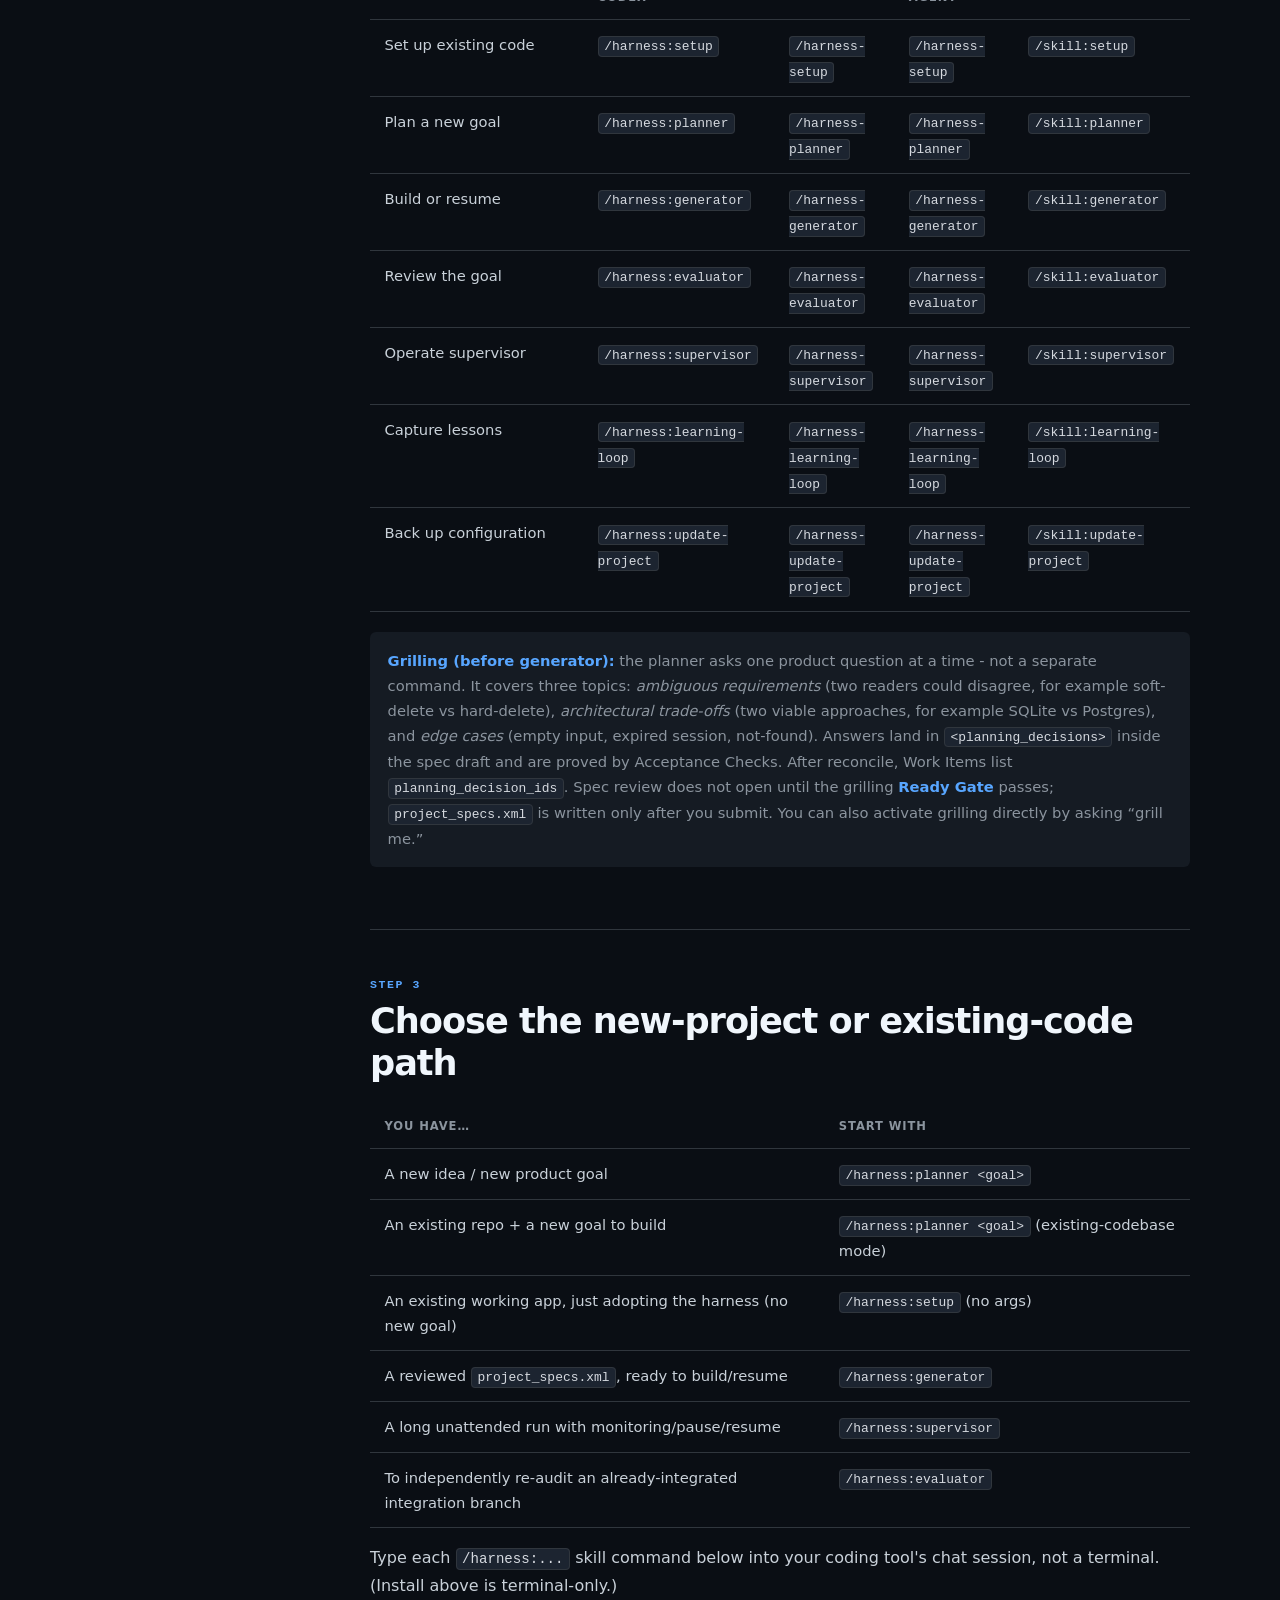
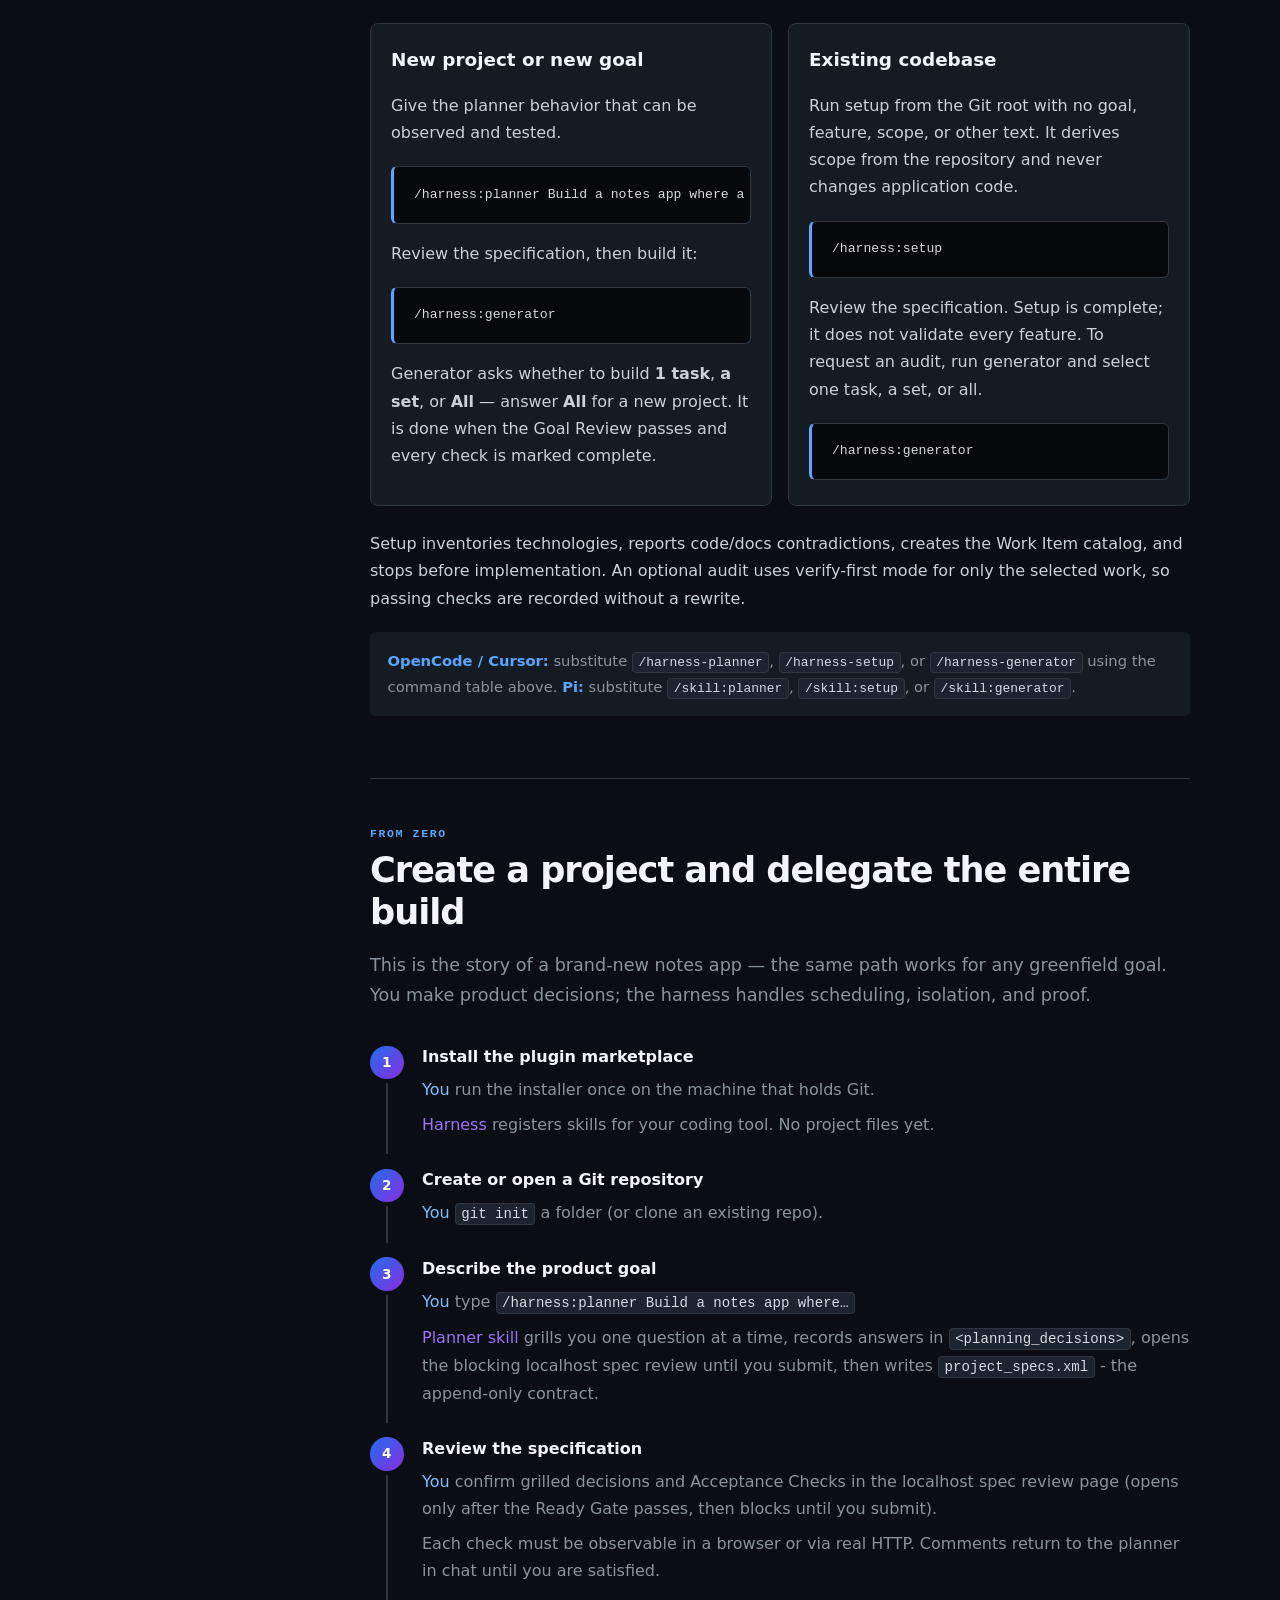
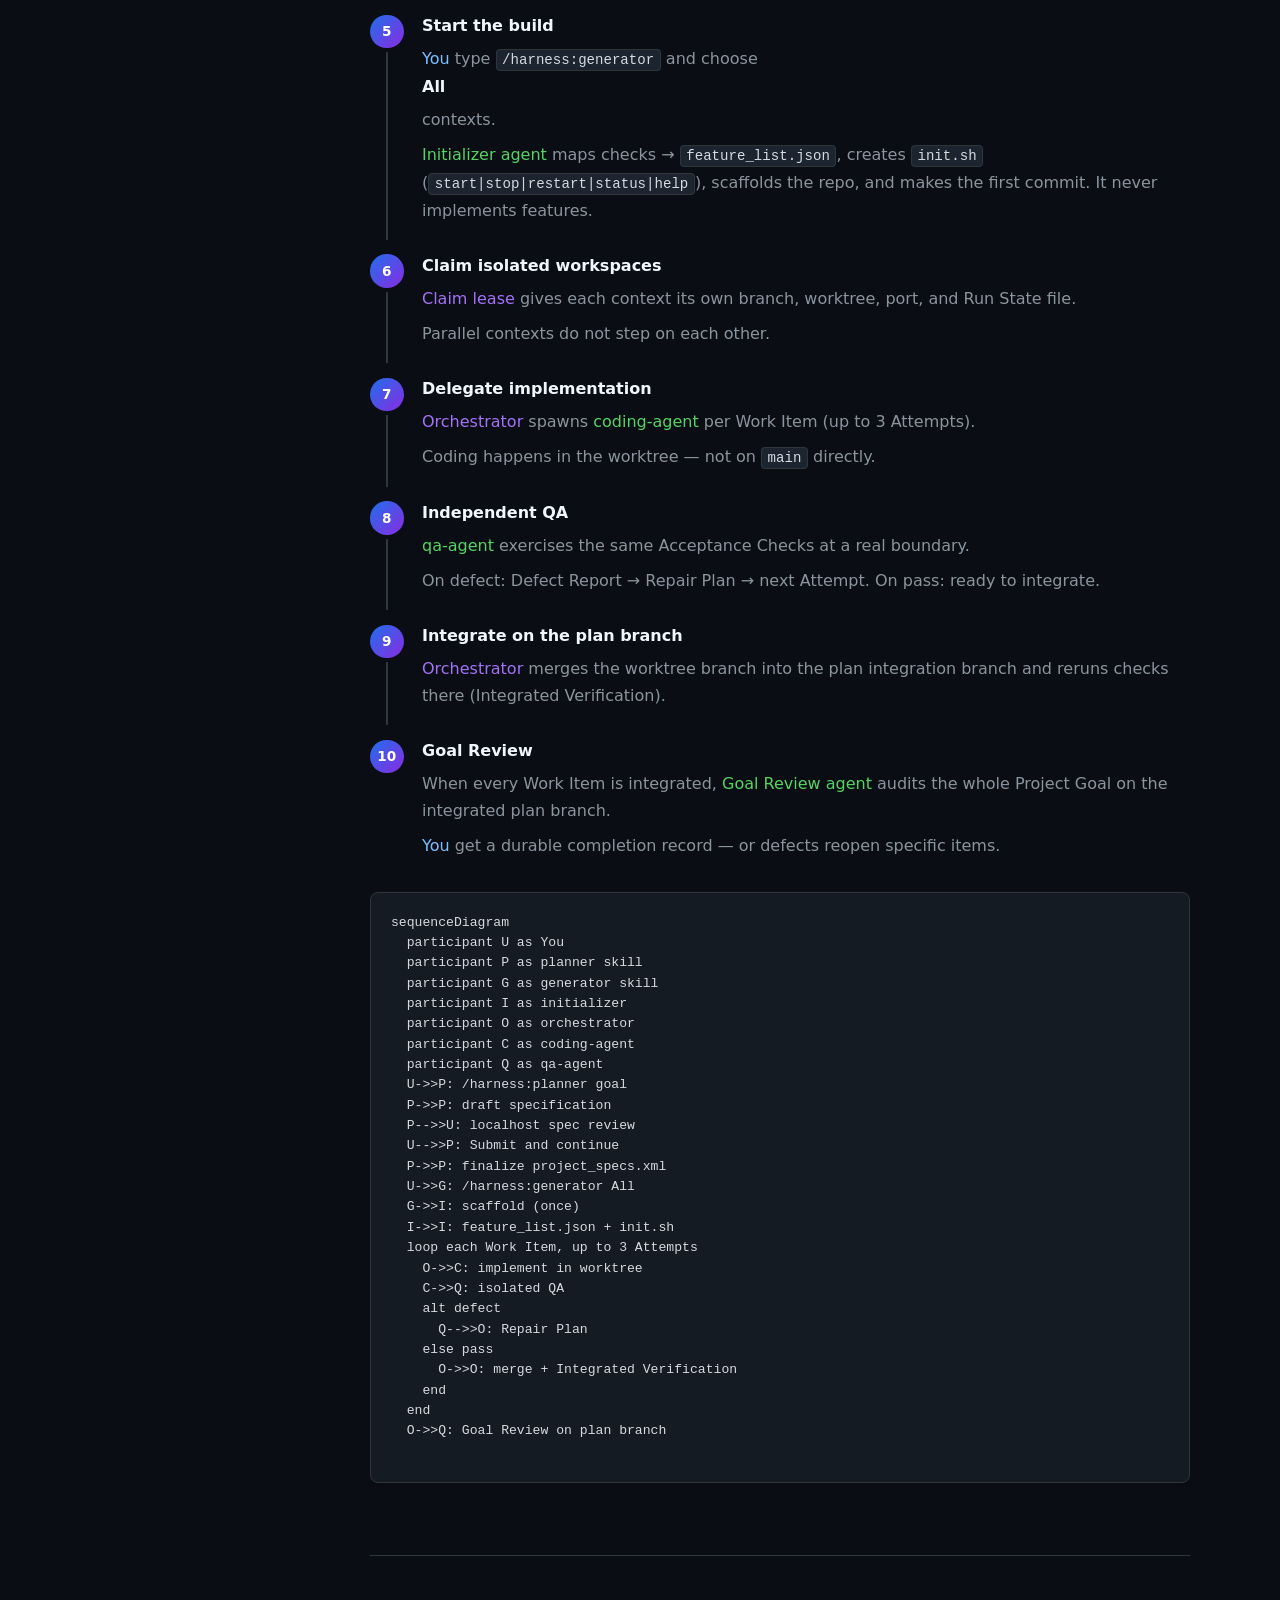
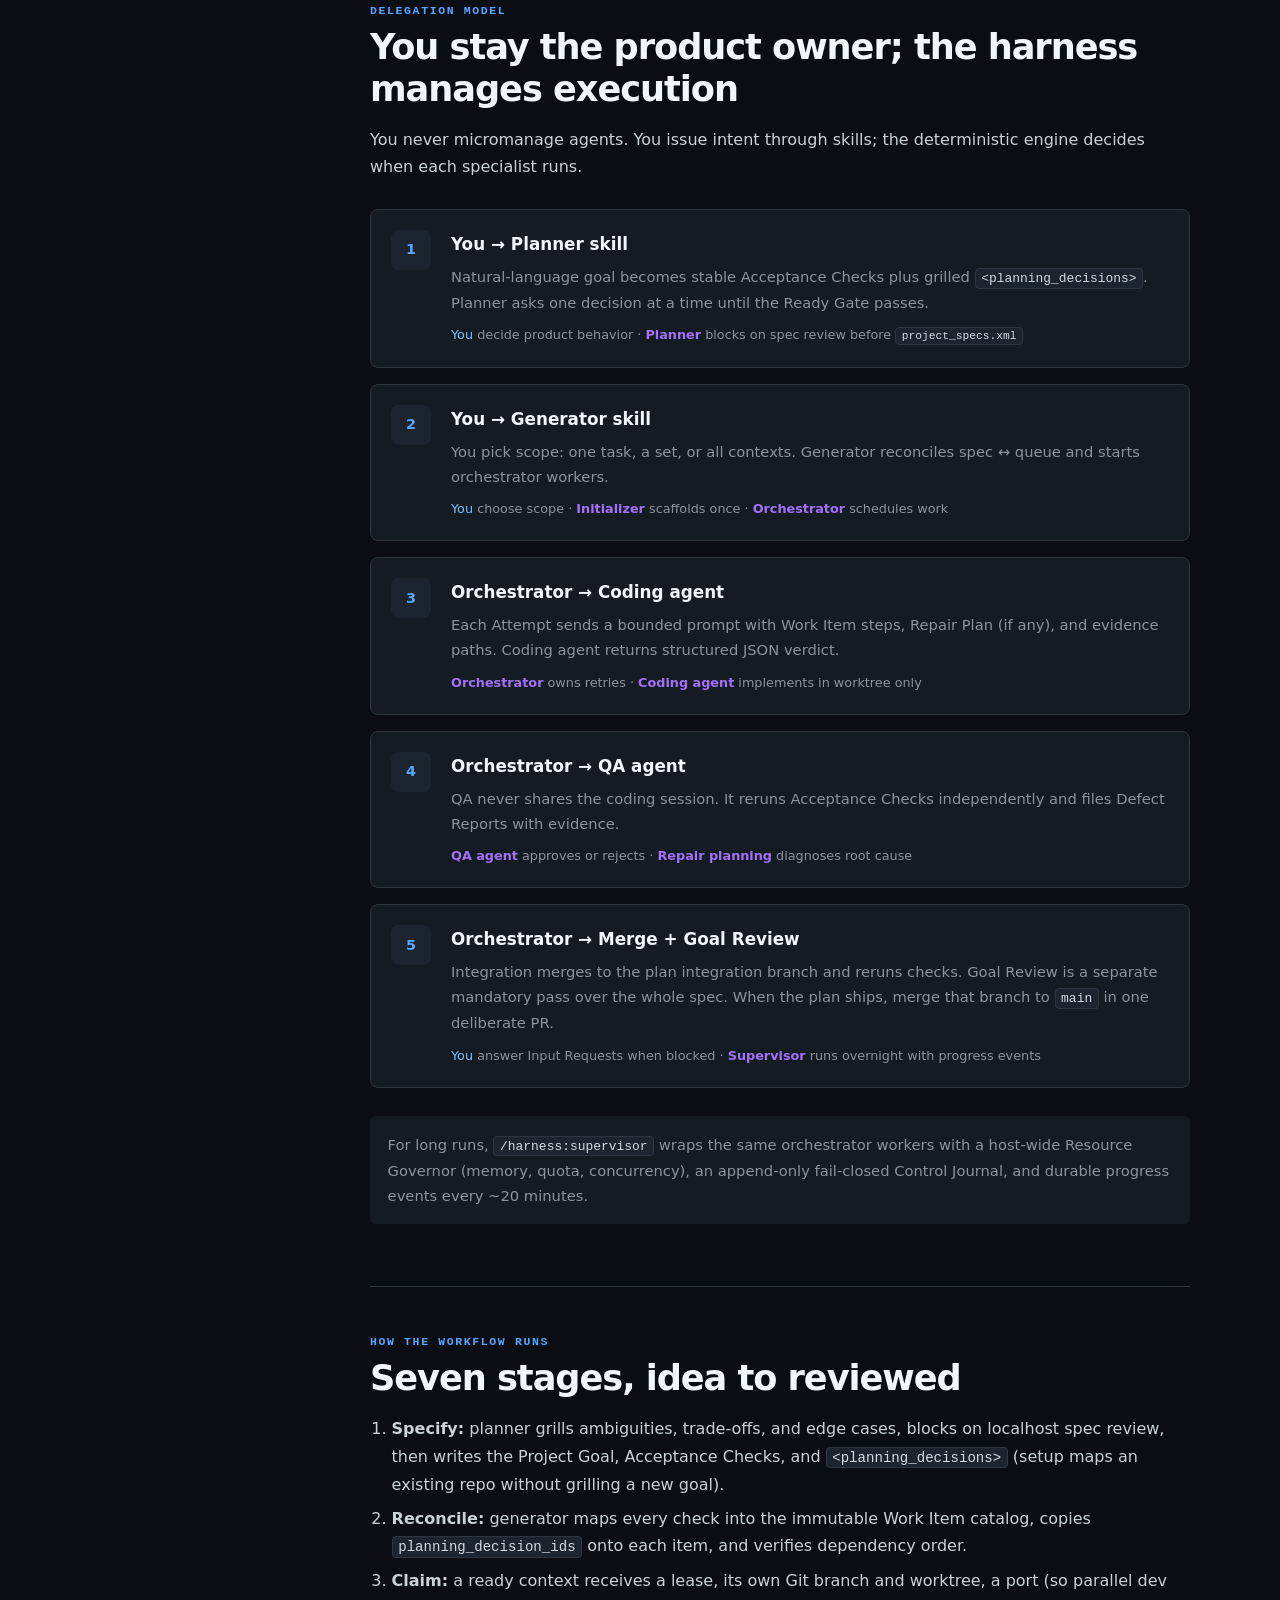
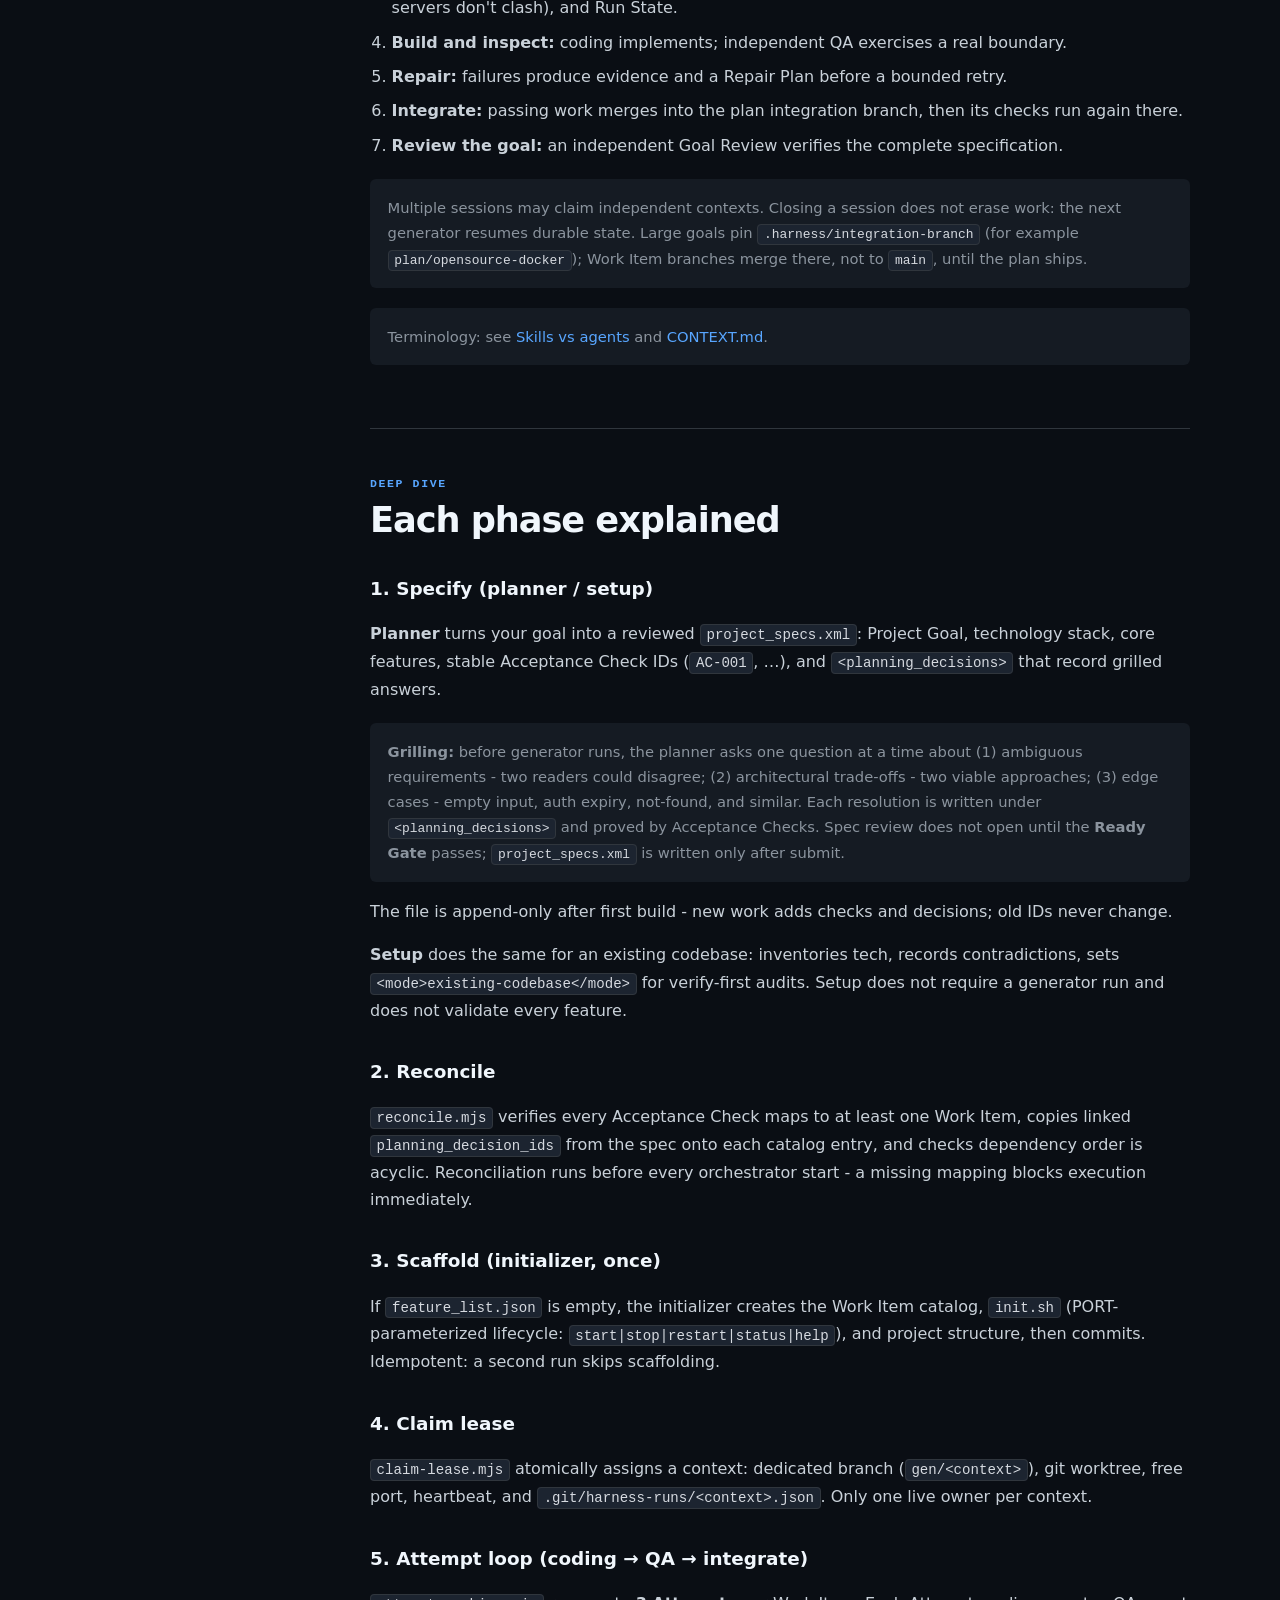
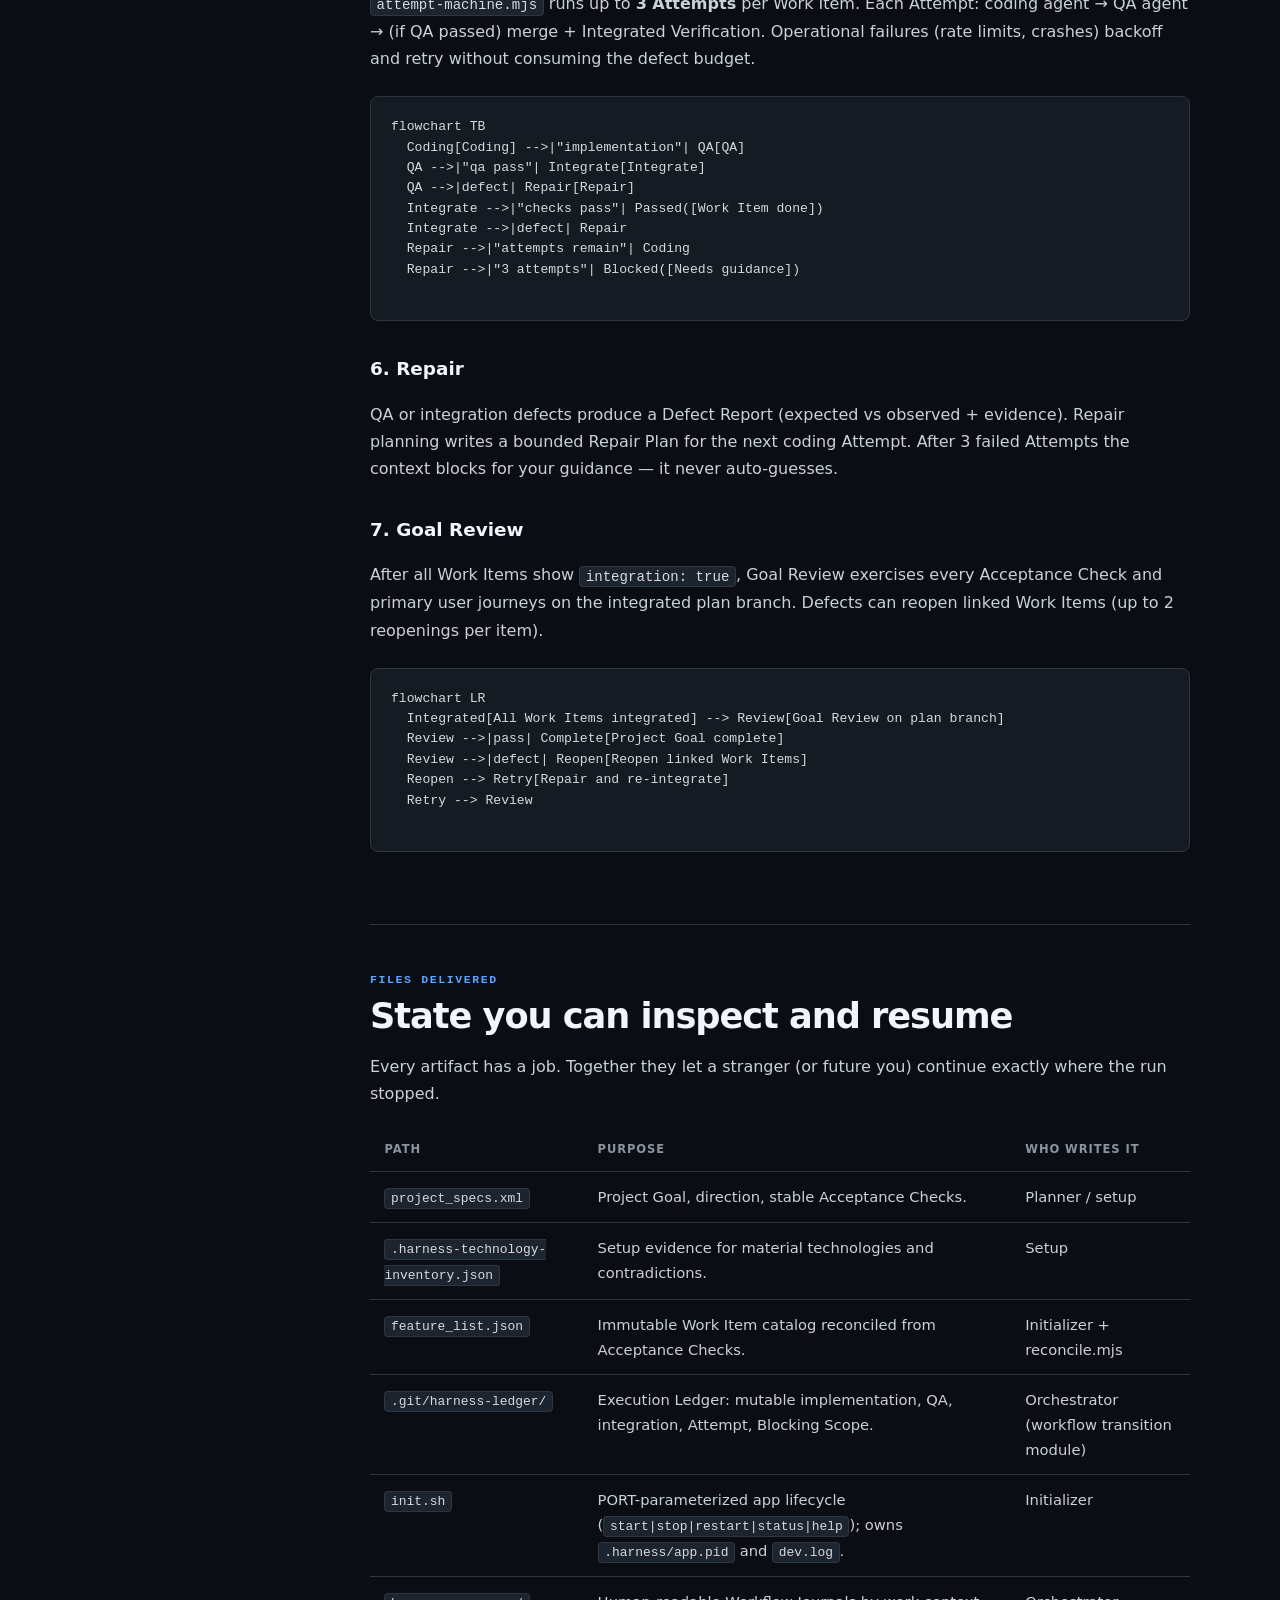
==== commit 9ca289e5: "feat!: clean-break v3 control plane, installer scopes, and init lifecycle BREAKING CHANGE: remove he" ====
--- a/site/index.html
+++ b/site/index.html
@@ -238,17 +238,19 @@
 bash --version
 node --version
 claude --version  # or: codex --version / opencode --version / pi --version</code></pre>
-          <p class="files"><strong>Optional:</strong> project-local <code>.harness/roles.json</code> for tool/model routing. Workers always run in the background. The installer adds <code>jq</code> when needed.</p>
+          <p class="files"><strong>Optional:</strong> project-local <code>.harness/roles.json</code> for tool/model routing. Workers always run in the background. The installer requires <code>jq</code> (it does not auto-install it).</p>
         </section>
 
         <section class="topic" id="install">
           <p class="step">Step 1</p>
           <h2>Install the harness</h2>
           <p>Run once <strong>in a terminal</strong> on the machine that holds the Git repository. The checklist keeps <code>harness</code> selected by default.</p>
+          <p><strong>v3.0 is a clean break</strong> from 2.x: remove the previous plugin/skills install, then install fresh. There is no mid-flight migration. Control modules live only under <code>skills/supervisor/lib/</code>.</p>
           <pre><code>curl -sSL https://raw.githubusercontent.com/vinicius91carvalho/harness-engineering/main/install.sh | sh</code></pre>
           <p>The curl one-liner fetches the installer from <code>main</code>, then stages the <strong>latest GitHub Release tag</strong>.
-            Override with <code>VERSION=vX.Y.Z</code> or <code>--version vX.Y.Z</code>.
+            Override with <code>VERSION=vX.Y.Z</code> or <code>--version vX.Y.Z</code> (for example <code>v3.0.0</code>).
             A local checkout of this repository installs from the working tree.</p>
+          <p>Interactively the installer asks for host, then install scope (<code>user</code> global vs <code>project</code> folder; Claude also offers <code>local</code>), then the checklist. Requires <code>jq</code> (not auto-installed).</p>
           <p>Native Windows users can run <a href="https://github.com/vinicius91carvalho/harness-engineering/blob/main/install.ps1"><code>install.ps1</code></a>. Re-running either installer refreshes installed content safely.</p>
           <div class="output"><strong>Verify</strong><code>node --version</code><code>claude --version</code><code>codex --version</code><code>opencode --version</code><code>pi --version</code></div>
         </section>
@@ -545,7 +547,7 @@
               <tr><td><code>.harness/projects.json</code></td><td>Optional monorepo project registry.</td><td>Setup / planner finalize</td></tr>
             </tbody>
           </table>
-          <p>The queue flags are separate proofs:</p>
+          <p>Execution Ledger proofs are separate:</p>
           <ul>
             <li><code>implementation</code> means coding completed.</li>
             <li><code>qa</code> means isolated QA passed.</li>
@@ -672,7 +674,7 @@
               <tr><td><code>retries</code></td><td>Goal Review reopen count for this item (not Attempt count).</td></tr>
             </tbody>
           </table>
-          <p class="files"><strong>Important:</strong> false queue flags mean “not yet proved,” not “the application is broken.” Setup records what could be audited; it does not schedule the audit.</p>
+          <p class="files"><strong>Important:</strong> false Execution Ledger proofs (<code>implementation</code>, <code>qa</code>, <code>integration</code>) mean “not yet proved,” not “the application is broken.” Setup records what could be audited; it does not schedule the audit. (Older docs called these queue flags.)</p>
         </section>
 
         <section class="topic" id="runtime-state">
@@ -770,7 +772,7 @@
           <pre><code>/harness:generator</code></pre>
           <p>When generator asks for scope, choose <strong>1 task</strong> and select <code>WI-AC-001</code>. Verify-first mode exercises only that selected behavior before deciding whether code must change.</p>
           <div class="checks">
-            <article><span>A</span><div><strong>If the note survives reload</strong><p>Coding records the existing implementation as proved without editing it. Independent QA repeats the journey, integration verification repeats it on the plan integration branch, and the three queue flags become true.</p></div></article>
+            <article><span>A</span><div><strong>If the note survives reload</strong><p>Coding records the existing implementation as proved without editing it. Independent QA repeats the journey, integration verification repeats it on the plan integration branch, and the Execution Ledger records <code>implementation</code>, <code>qa</code>, and <code>integration</code> as proved.</p></div></article>
             <article><span>B</span><div><strong>If the note disappears</strong><p>QA records the expected note, the missing result, and evidence. Repair planning identifies the persistence failure; coding fixes that root cause, then QA and integrated verification rerun the same Acceptance Check.</p></div></article>
           </div>
           <p>The journal at <code>harness-progress/notes.md</code> explains the attempt. Machine-readable Run State and evidence remain under <code>.git/harness-runs/</code>. Other mapped Work Items stay untouched.</p>
@@ -792,8 +794,8 @@
 
         <section class="topic" id="monorepo">
           <p class="step">Monorepos</p>
-          <h2>Setup handles project boundaries automatically</h2>
-          <p>Run argument-free setup once from the Git root. It detects independently runnable or deployable projects, writes <code>.harness/projects.json</code>, asks which projects to initialize, and gives each selected project separate specifications, queues, journals, and Run State. Run later commands from the selected project directory; Git coordination stays repository-wide.</p>
+          <h2>Setup detects project boundaries</h2>
+          <p>Run argument-free setup once from the Git root. It lists independently runnable or deployable candidates (no registry write by default), asks which projects to register, then writes <code>.harness/projects.json</code> for those selections only. Confirm is required before mutation (<code>--confirm</code> / <code>HARNESS_CONFIRM_BOUNDARIES=1</code>). Each selected project gets separate specifications, queues, journals, and Run State. Run later commands from the selected project directory; Git coordination stays repository-wide.</p>
           <p>Advanced users may maintain the same registry manually before running setup:</p>
           <pre><code>{
   "projects": [
@@ -807,8 +809,8 @@
         <section class="topic" id="operate">
           <p class="step">Monitor</p>
           <h2>Watch, pause, resume, and verify a run</h2>
-          <p>From inside Claude Code, Codex, or OpenCode chat, run <code>/harness:supervisor</code> (<code>/harness-supervisor</code> on OpenCode) to drive the same operations without leaving the session.</p>
-          <p class="files">The script below is OpenCode's namespaced skill install — it exists only if OpenCode is installed, not for a Claude Code– or Codex–only machine.</p>
+          <p>From inside Claude Code, Codex, OpenCode, Pi, or Cursor Agent chat, run <code>/harness:supervisor</code> (or <code>/harness-supervisor</code> / host-native forms) to drive the same operations without leaving the session.</p>
+          <p class="files">The script path below is an OpenCode namespaced install example; substitute your host's harness-control path on Claude, Codex, Pi, or Cursor.</p>
           <pre><code>CONTROL=~/.config/opencode/skills/harness-supervisor/scripts/harness-control.mjs
 PROJECT=/absolute/path/to/project
 
@@ -818,11 +820,11 @@
 node "$CONTROL" resume   --repo "$PROJECT"
 node "$CONTROL" stop     --repo "$PROJECT"
 node "$CONTROL" events   --repo "$PROJECT" --consumer manual-check</code></pre>
-          <p>Workers always run in the background. Tail logs under <code>.git/harness-control/&lt;project&gt;/logs/</code> or use <code>fleet-snapshot</code> for monorepo-wide bearings. Event relay via <code>herdr-notify</code> (or any named consumer) is unchanged.</p>
+          <p>Workers always run in the background. Tail logs under <code>.git/harness-control/&lt;project&gt;/logs/</code> or use <code>fleet-snapshot</code> for monorepo-wide bearings. Poll Control Journal events with any opaque consumer id (default <code>herdr-notify</code> — a journal consumer name, not a UI).</p>
           <p>If work blocks, answer the exact Input Request through the supervisor's <code>respond</code> path or any durable event consumer. Branches, worktrees, evidence, and Repair Plans remain available.</p>
           <div class="checks">
             <article><span>1</span><div><strong>Supervisor finished</strong><p><code>status: complete</code> and <code>supervisorPid: null</code>.</p></div></article>
-            <article><span>2</span><div><strong>Queue integrated</strong><p>Every item has <code>implementation</code>, <code>qa</code>, and <code>integration</code> set to true.</p></div></article>
+            <article><span>2</span><div><strong>Ledger integrated</strong><p>Every item has Execution Ledger proofs for <code>implementation</code>, <code>qa</code>, and <code>integration</code>.</p></div></article>
             <article><span>3</span><div><strong>Goal reviewed</strong><p>Goal Review has <code>status: complete</code> and <code>phase: complete</code>.</p></div></article>
             <article><span>4</span><div><strong>Completion persisted</strong><p>Control events contain <code>kind: run_completed</code>.</p></div></article>
           </div>
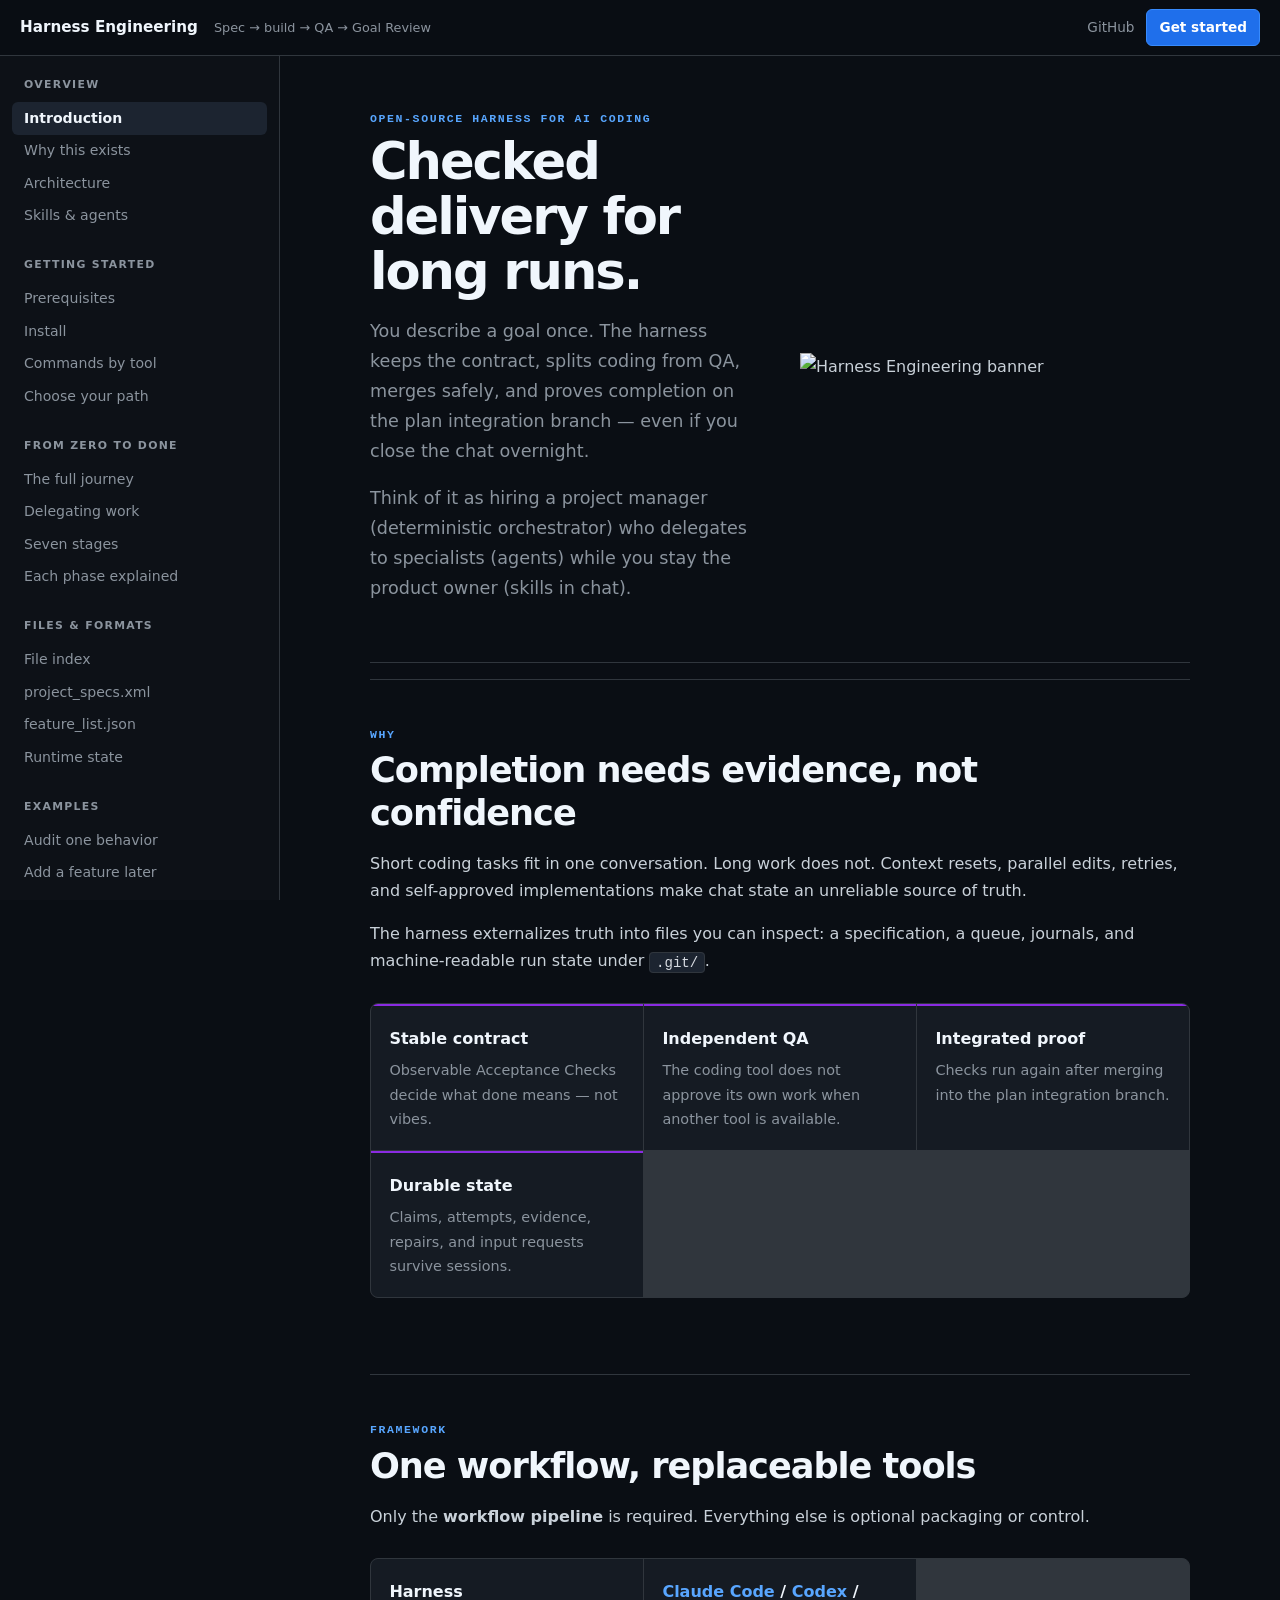
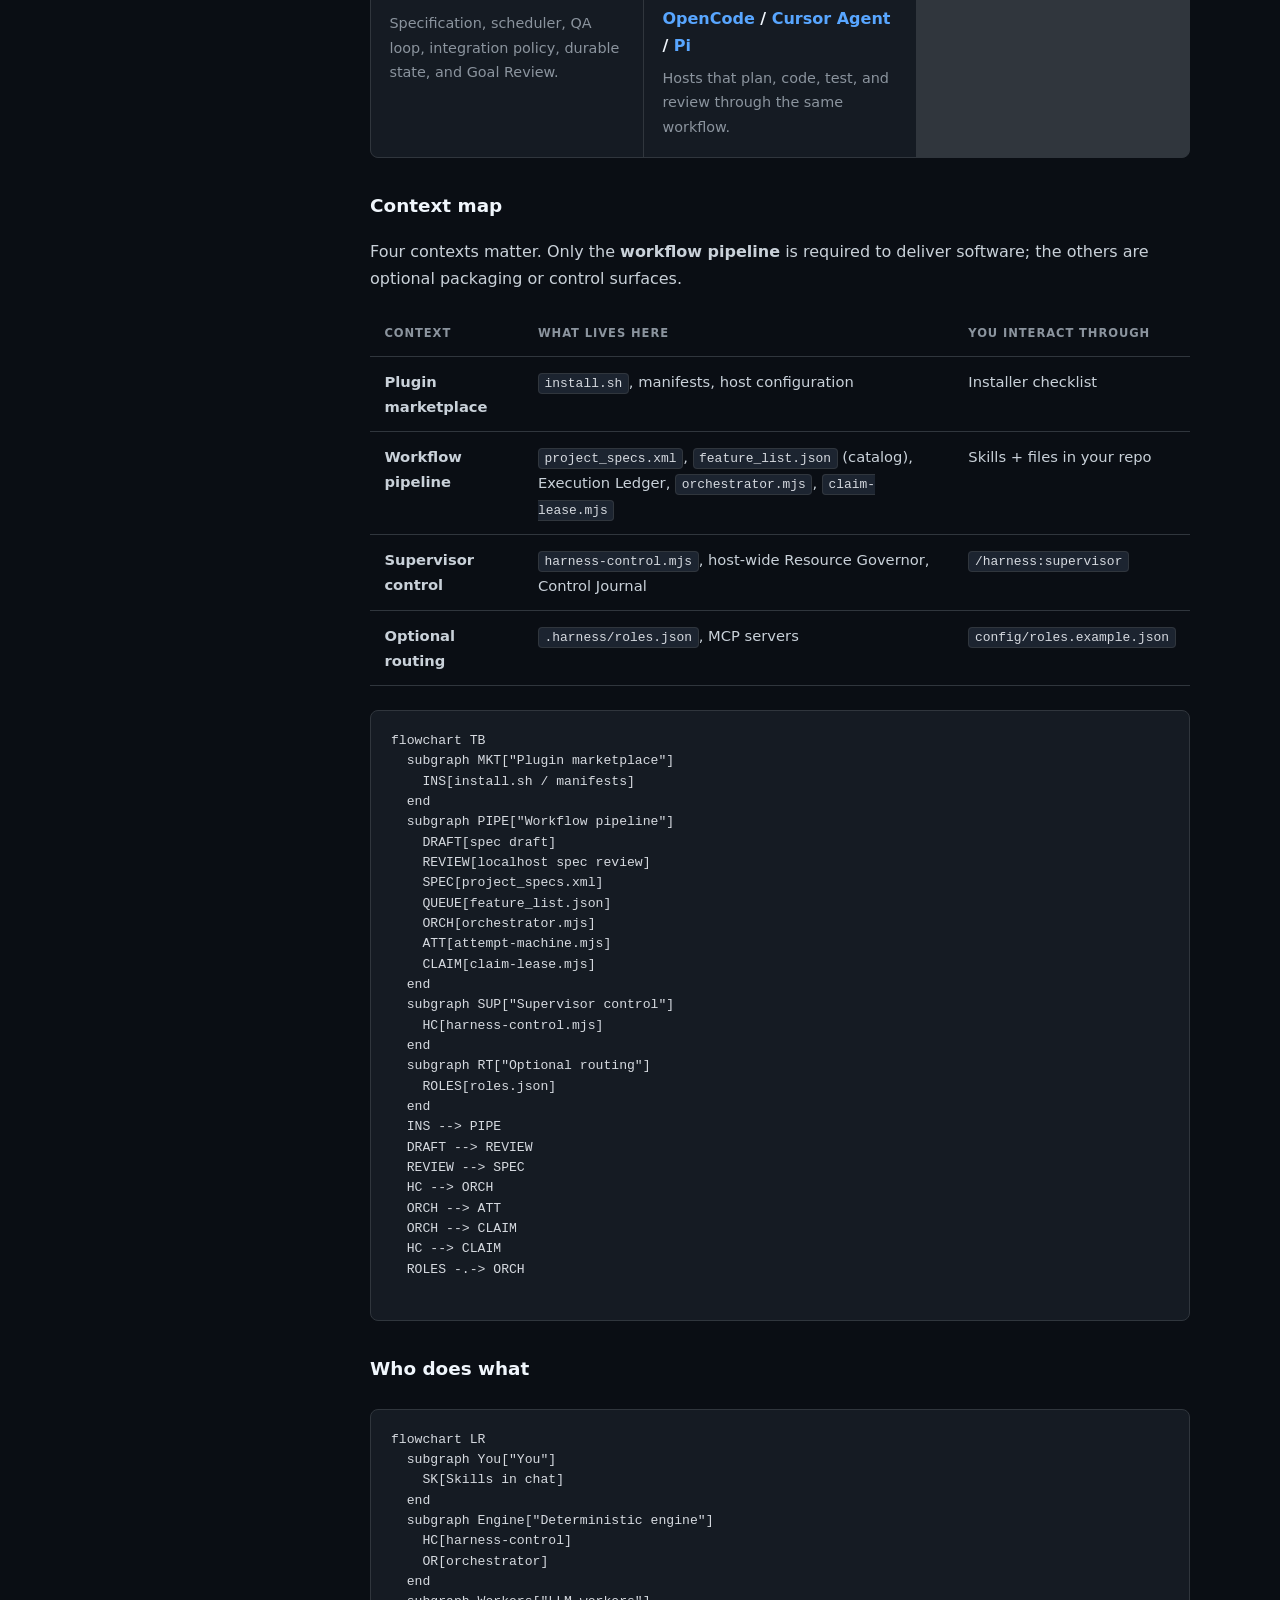
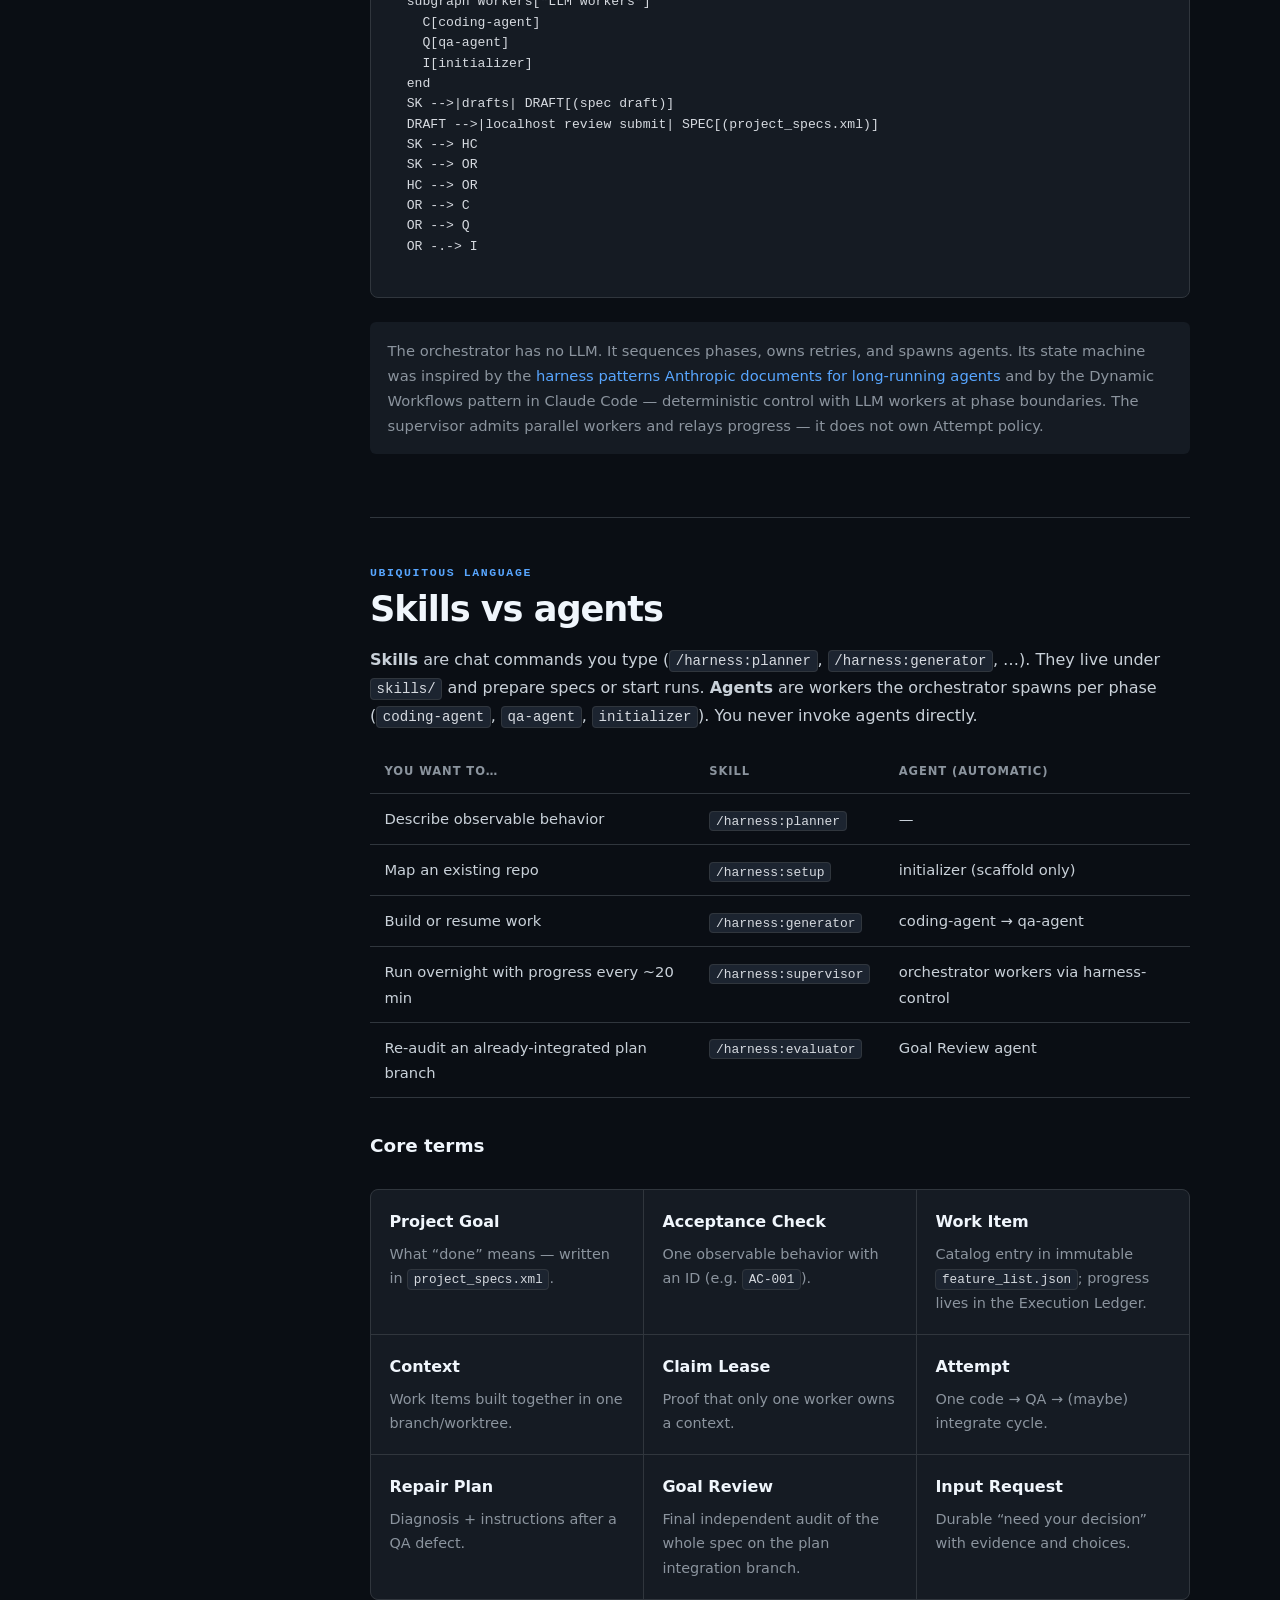
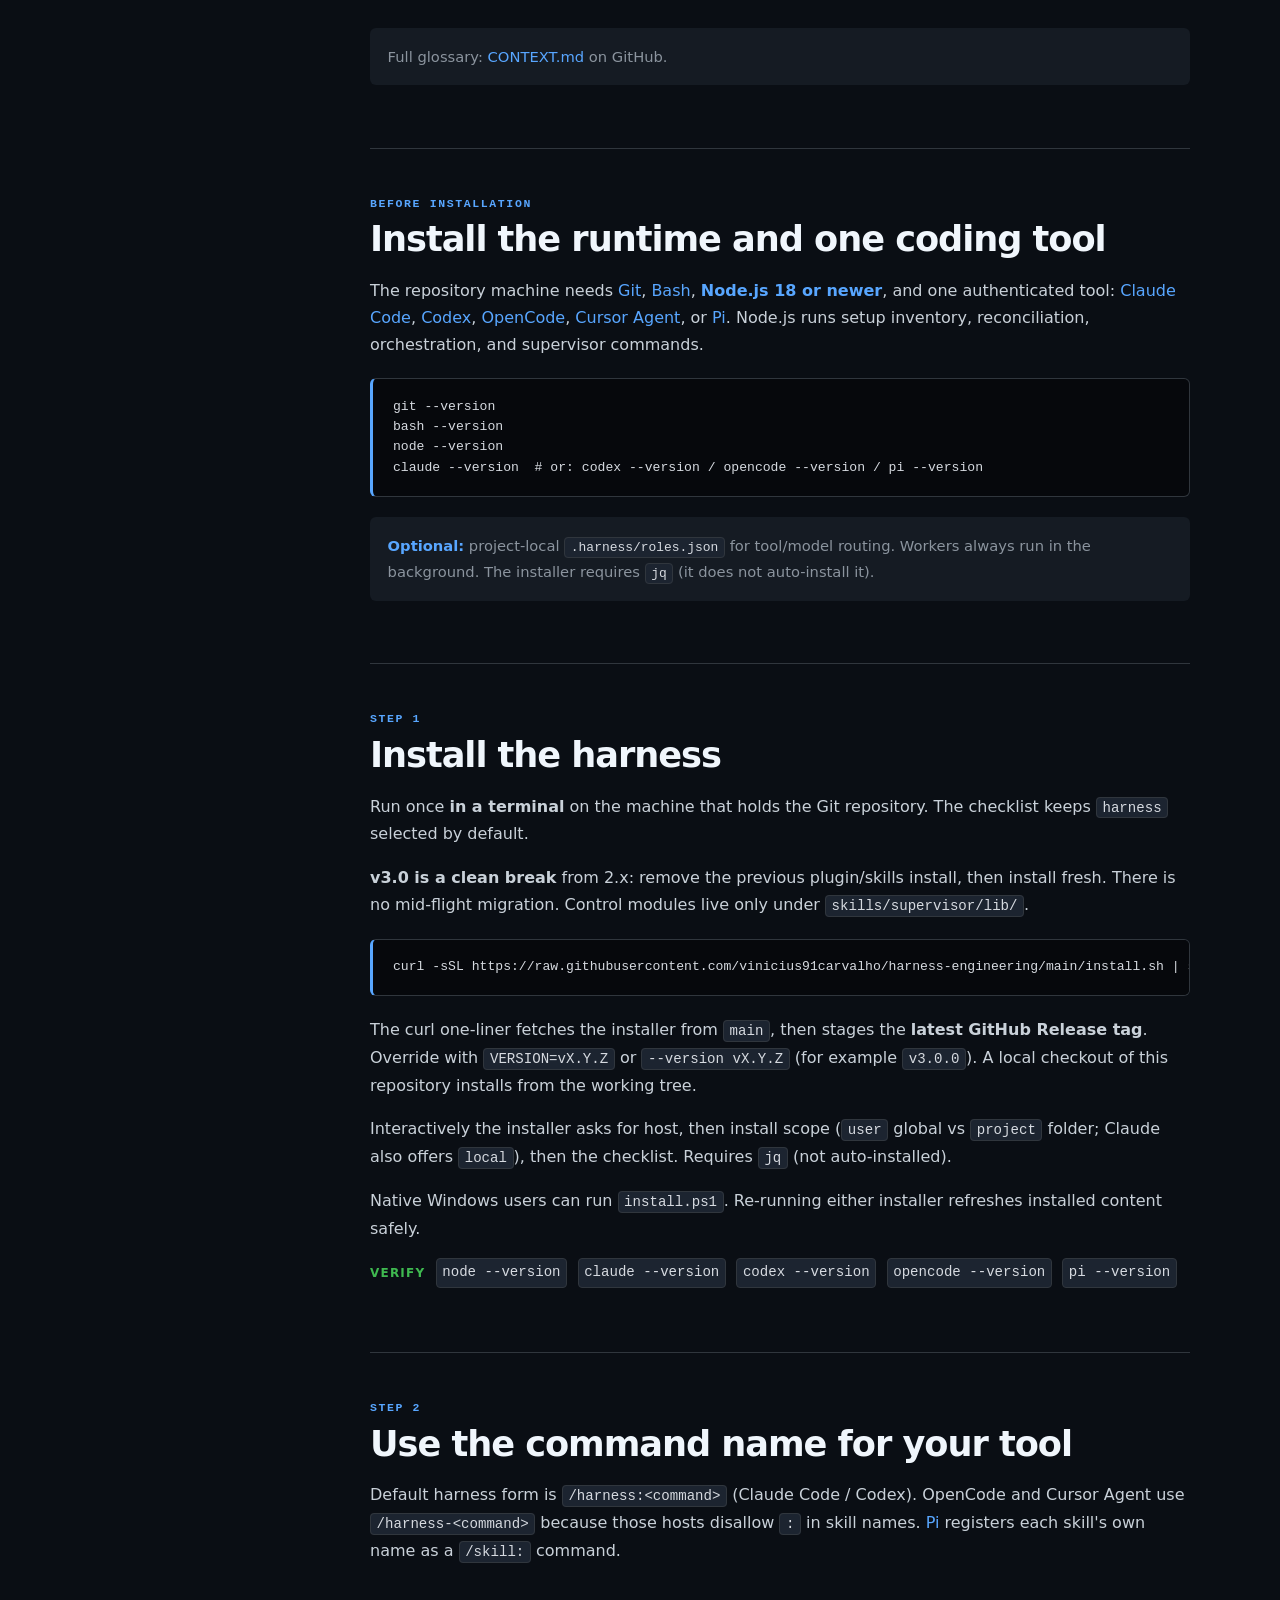
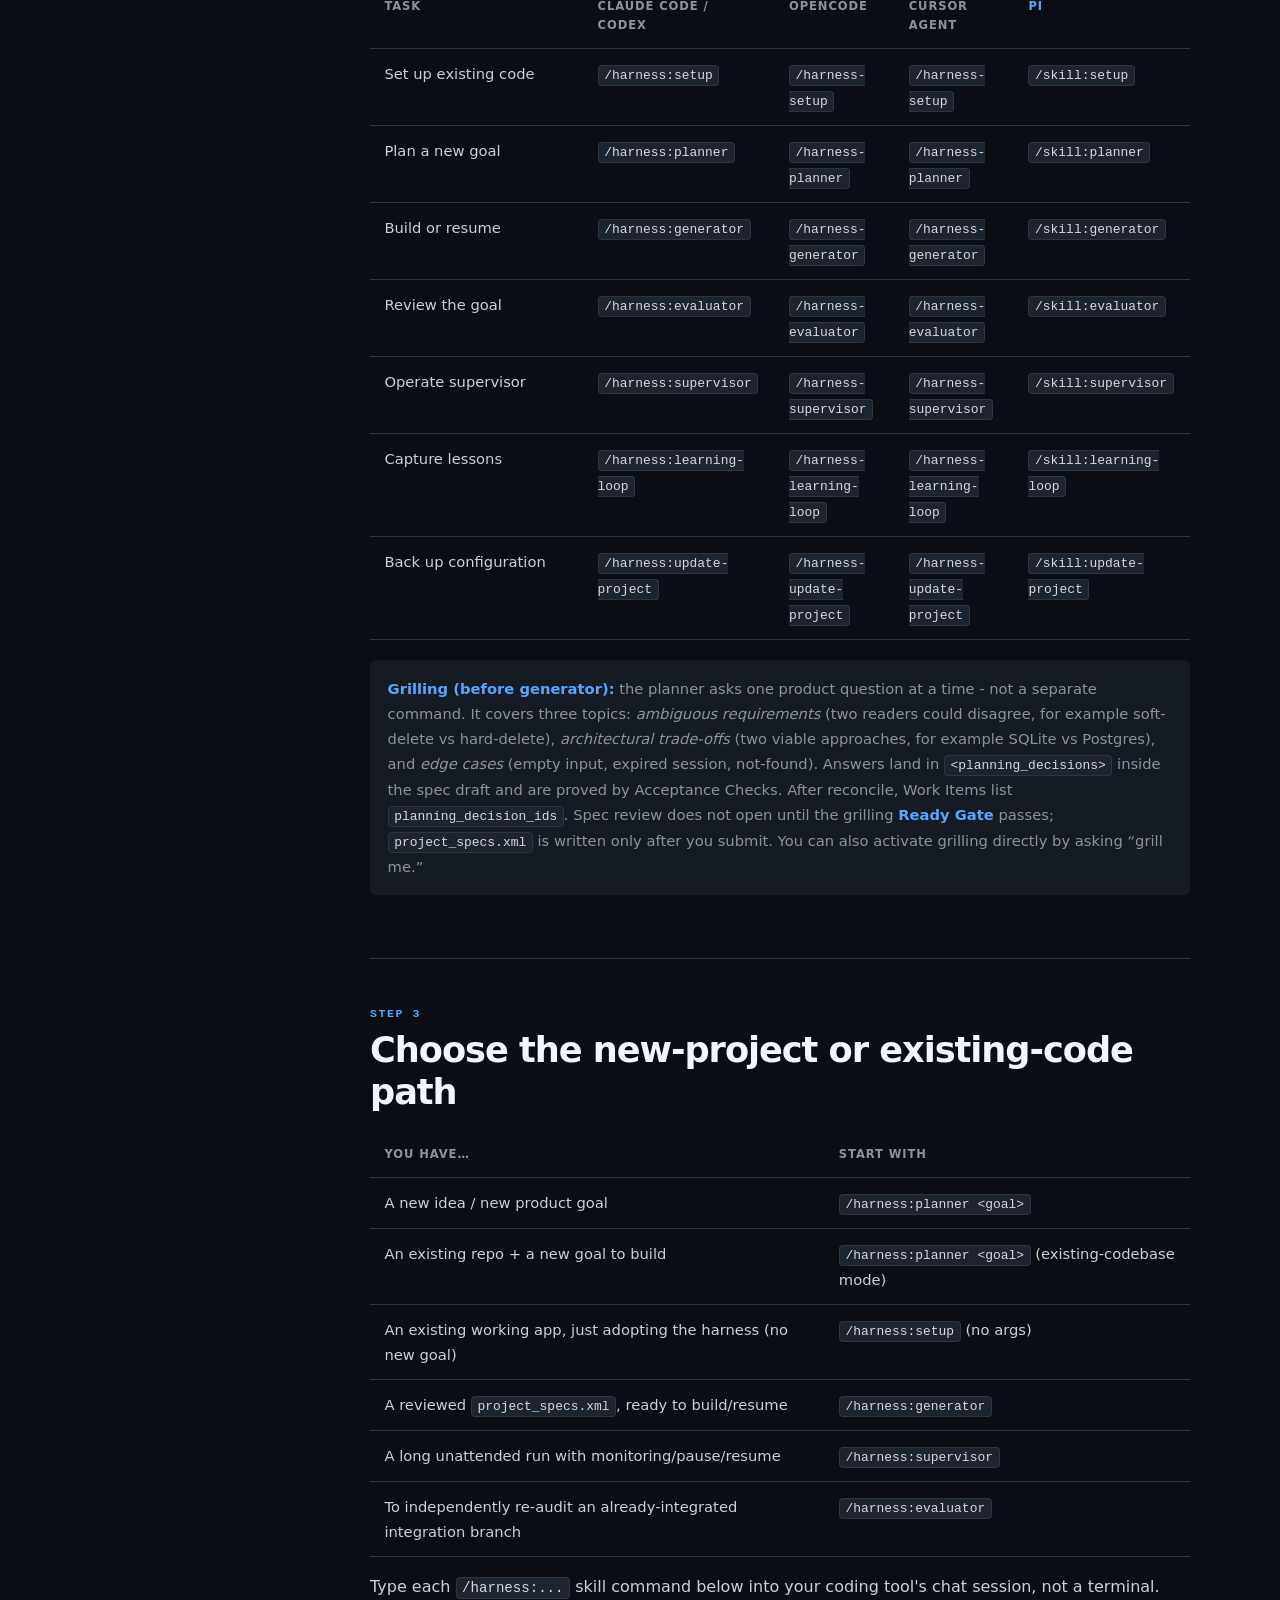
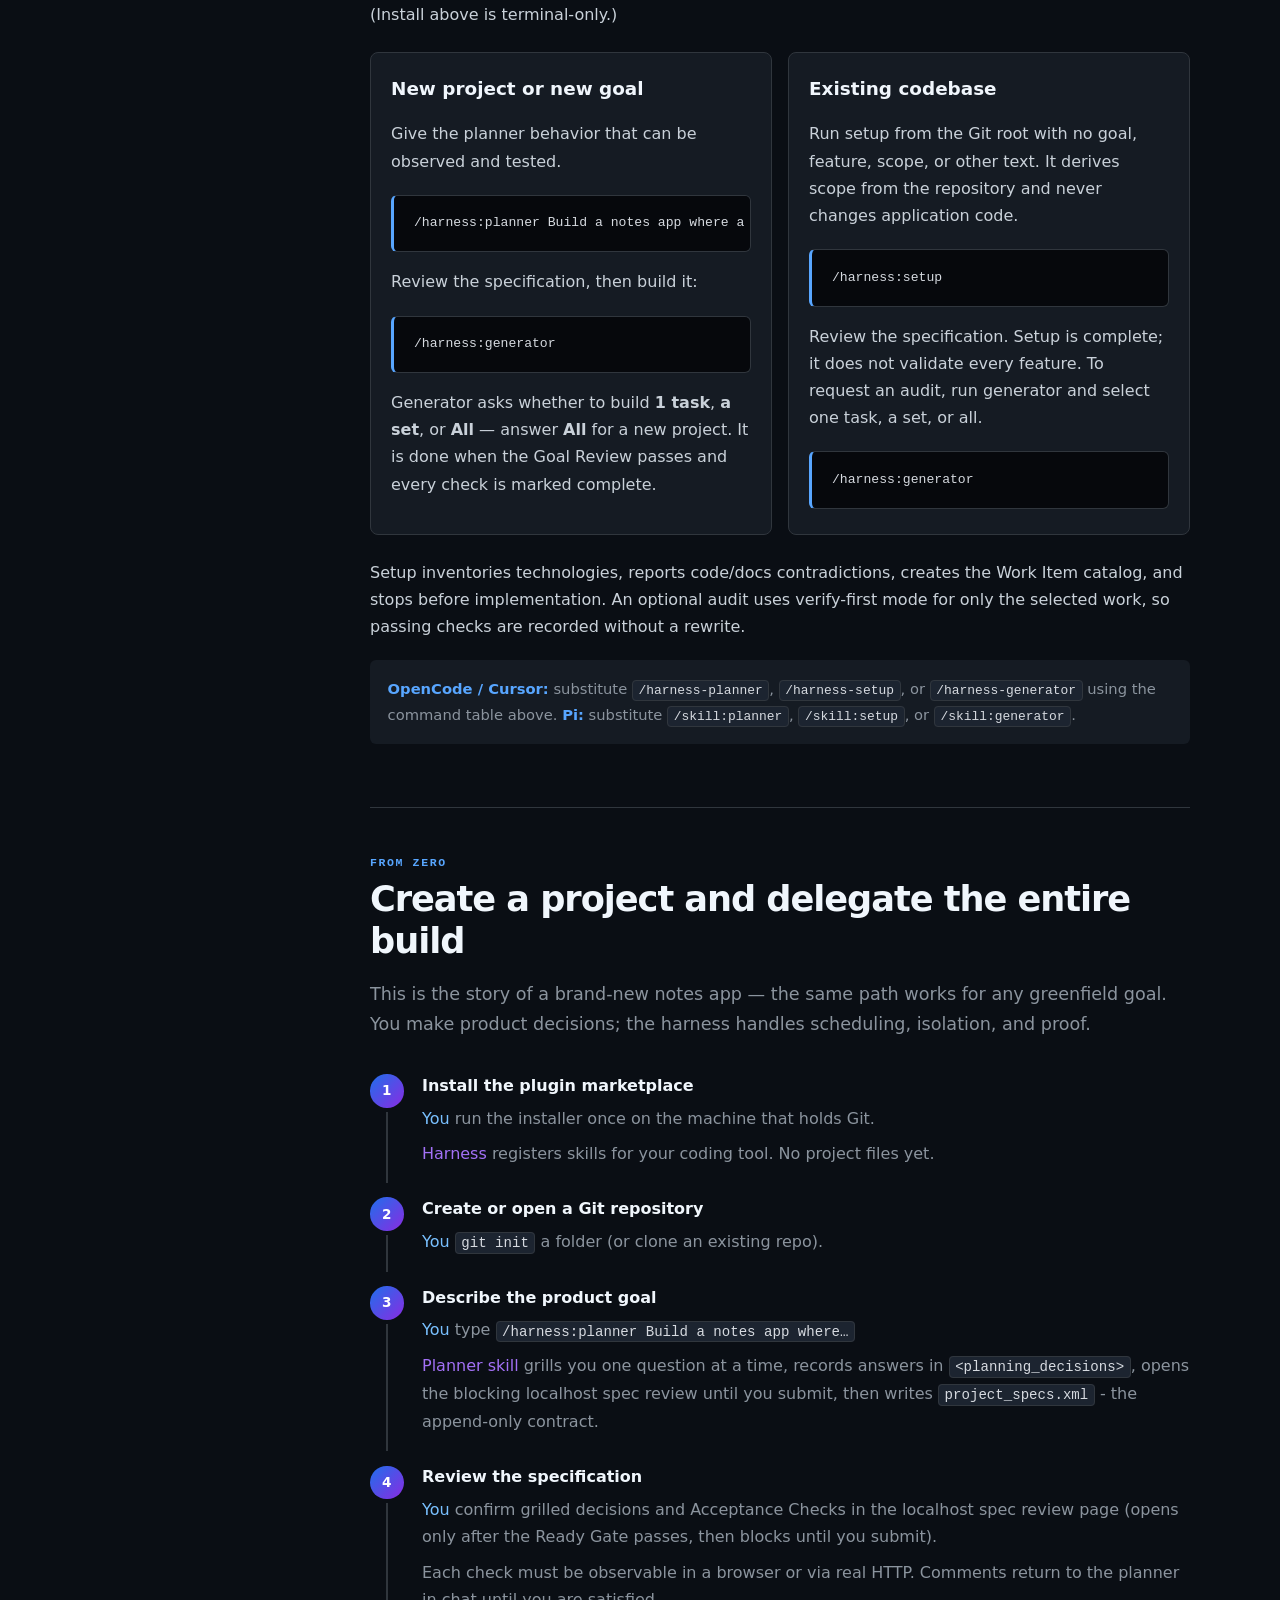
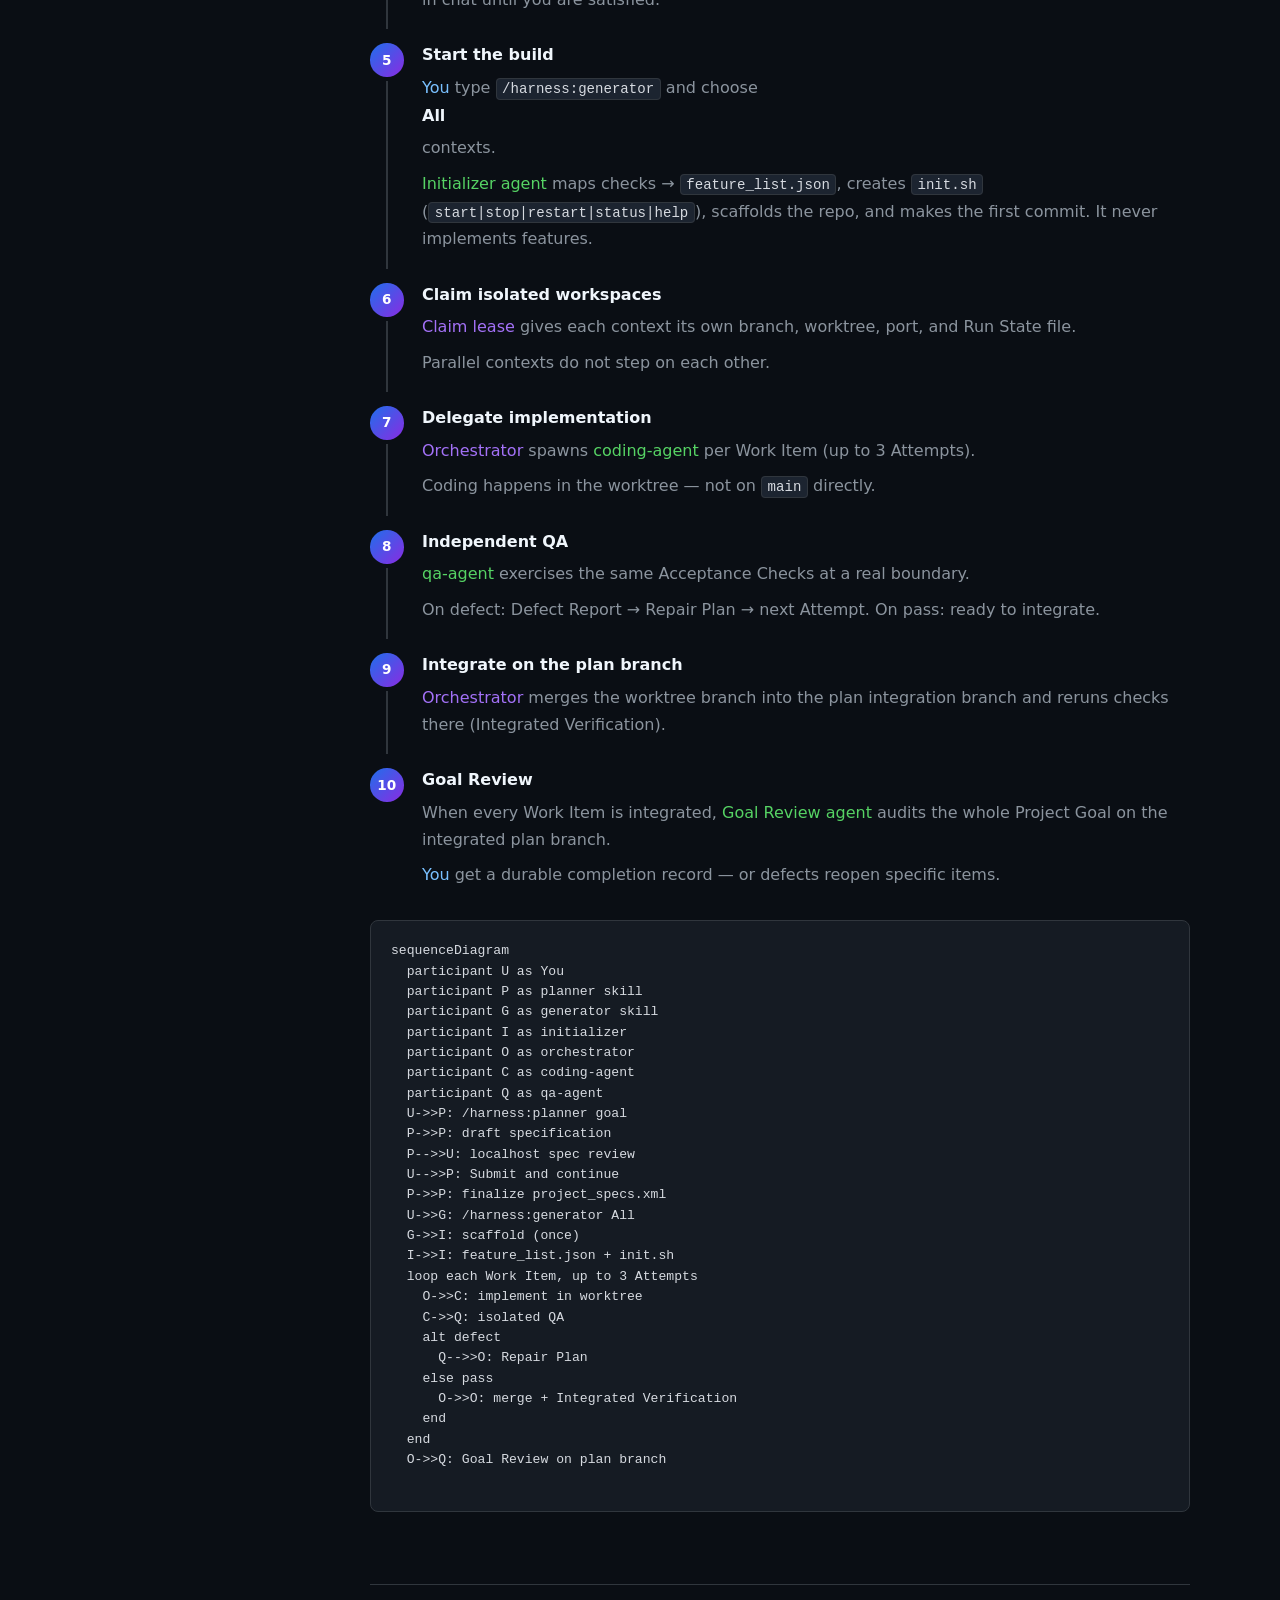
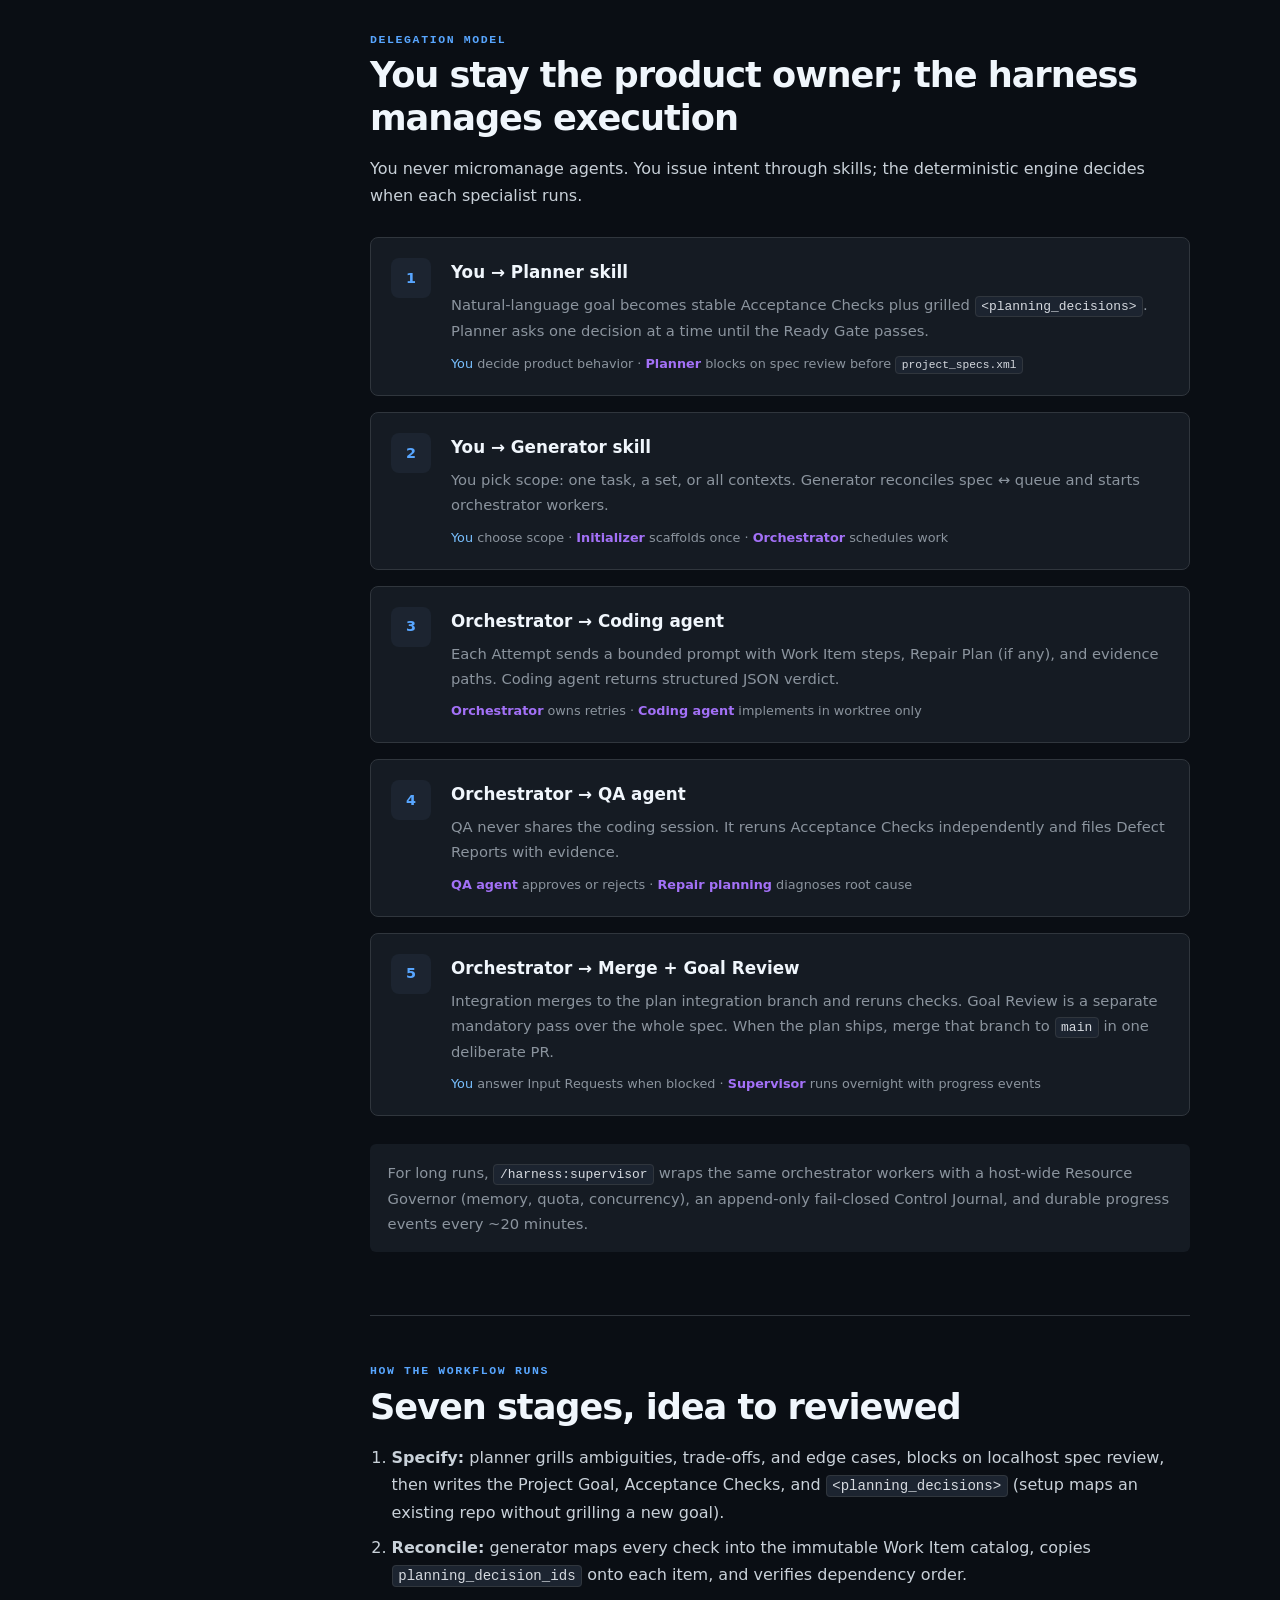
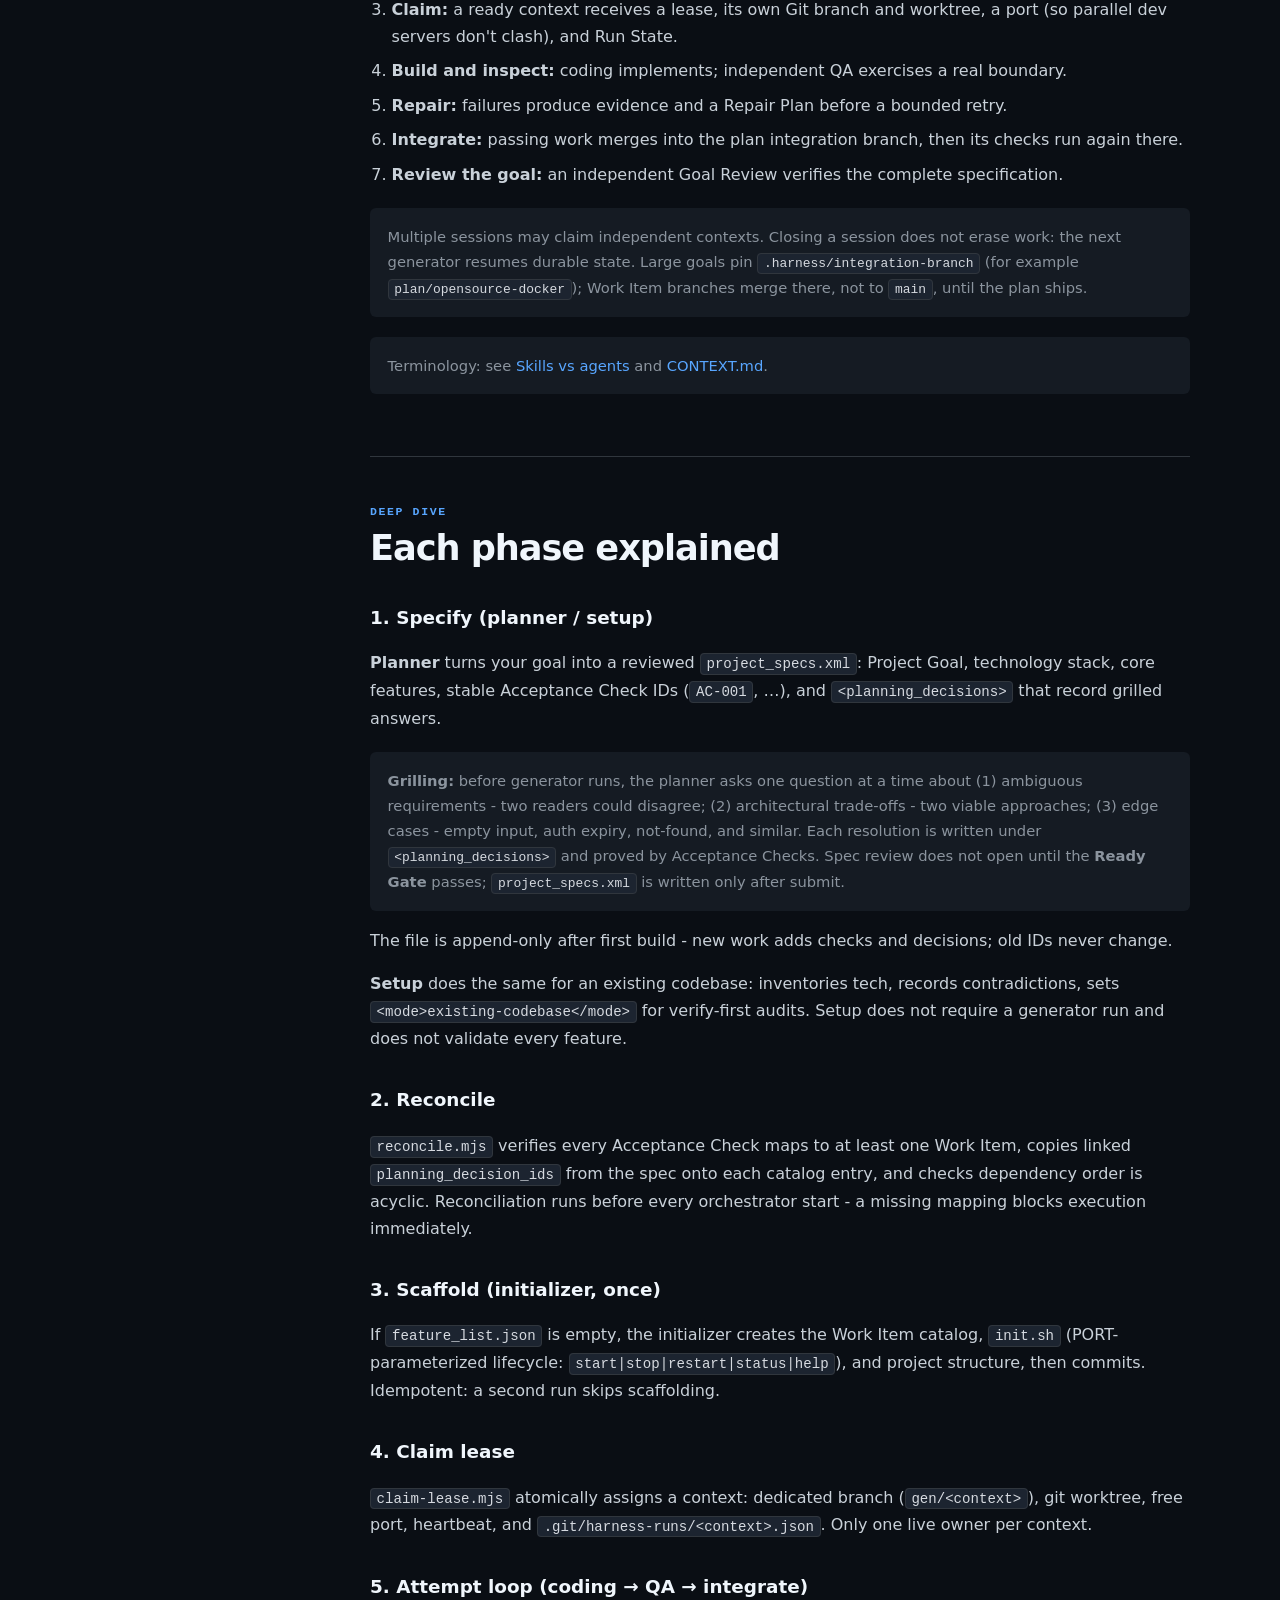
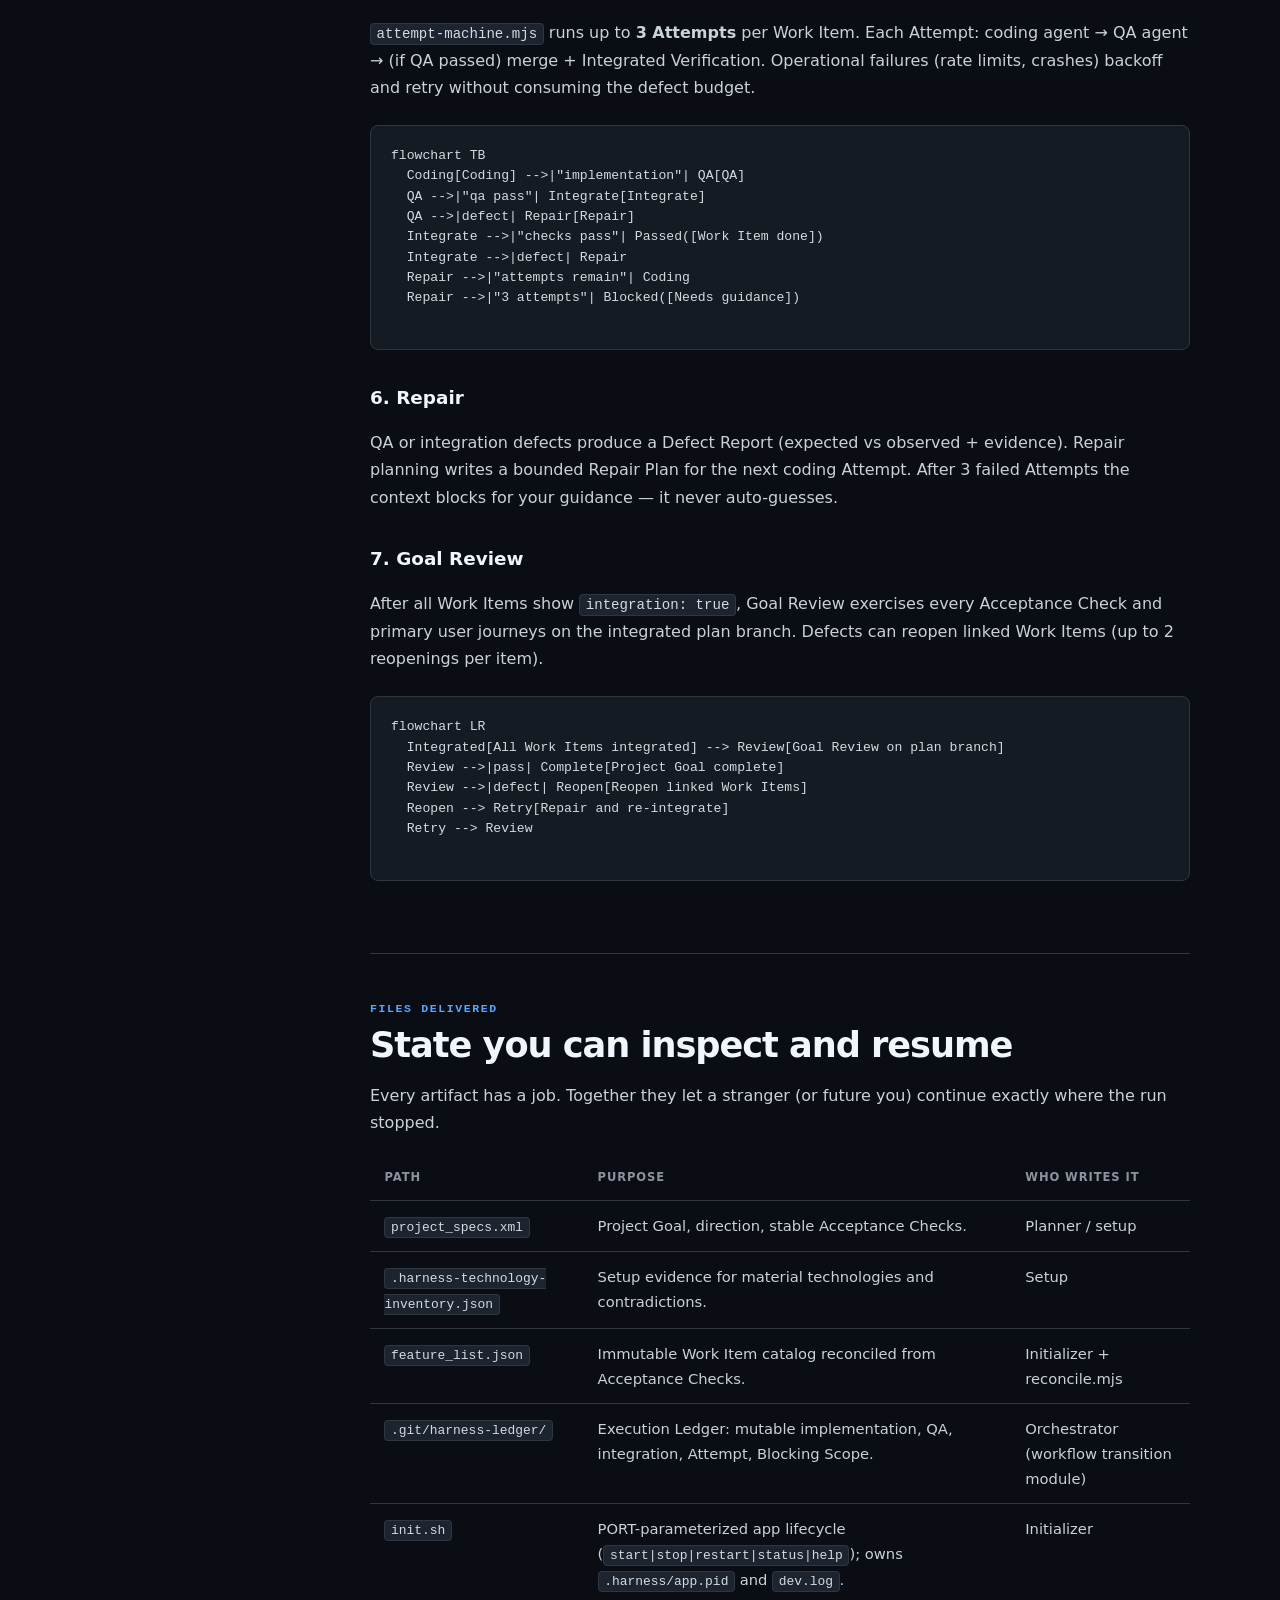
==== commit e6f57076: "feat(installer): copy Cursor Agent skills with harness-prefixed names Replace skill symlinks with re" ====
--- a/site/index.html
+++ b/site/index.html
@@ -258,7 +258,7 @@
         <section class="topic compact-table" id="commands">
           <p class="step">Step 2</p>
           <h2>Use the command name for your tool</h2>
-          <p>Claude Code and Codex use the plugin's colon form. OpenCode and Cursor Agent use hyphenated names. <a href="https://pi.dev/">Pi</a> registers each skill's own name as a <code>/skill:</code> command.</p>
+          <p>Default harness form is <code>/harness:&lt;command&gt;</code> (Claude Code / Codex). OpenCode and Cursor Agent use <code>/harness-&lt;command&gt;</code> because those hosts disallow <code>:</code> in skill names. <a href="https://pi.dev/">Pi</a> registers each skill's own name as a <code>/skill:</code> command.</p>
           <table>
             <thead><tr><th>Task</th><th>Claude Code / Codex</th><th>OpenCode</th><th>Cursor Agent</th><th><a href="https://pi.dev/">Pi</a></th></tr></thead>
             <tbody>
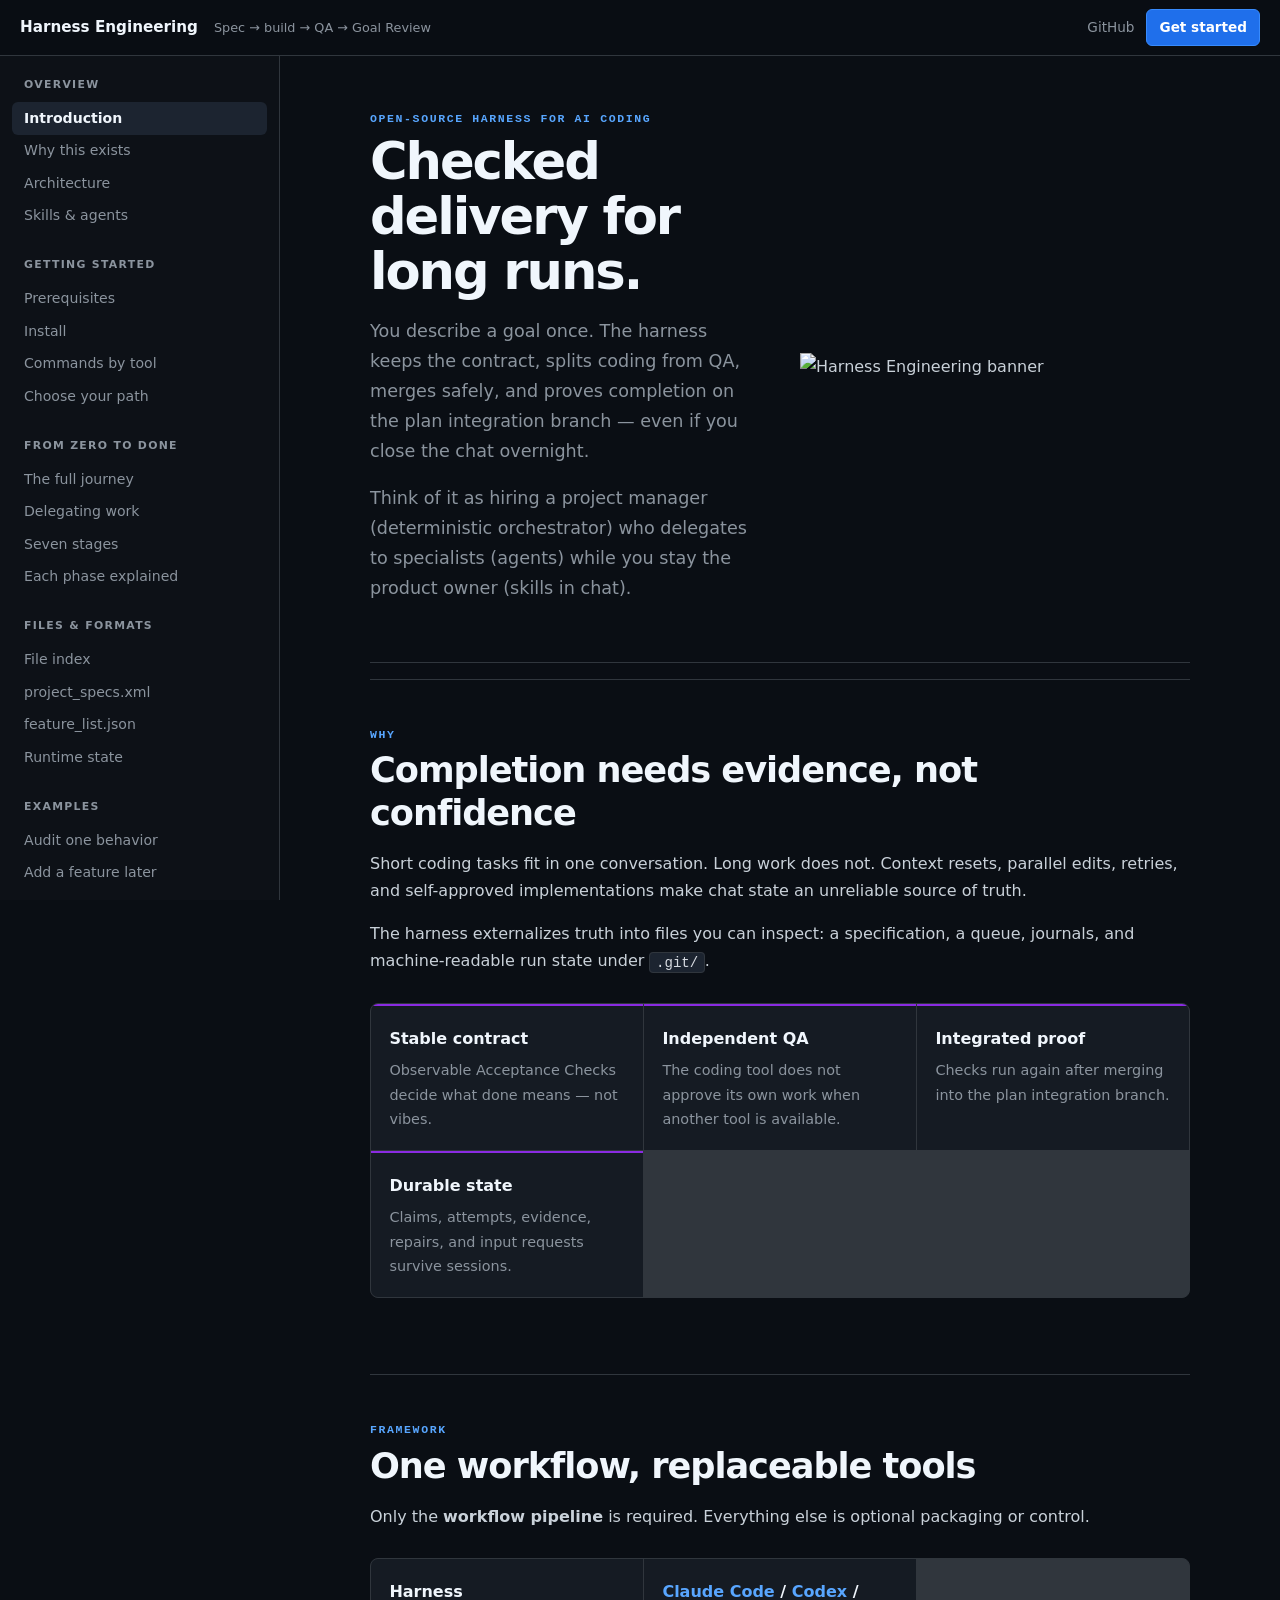
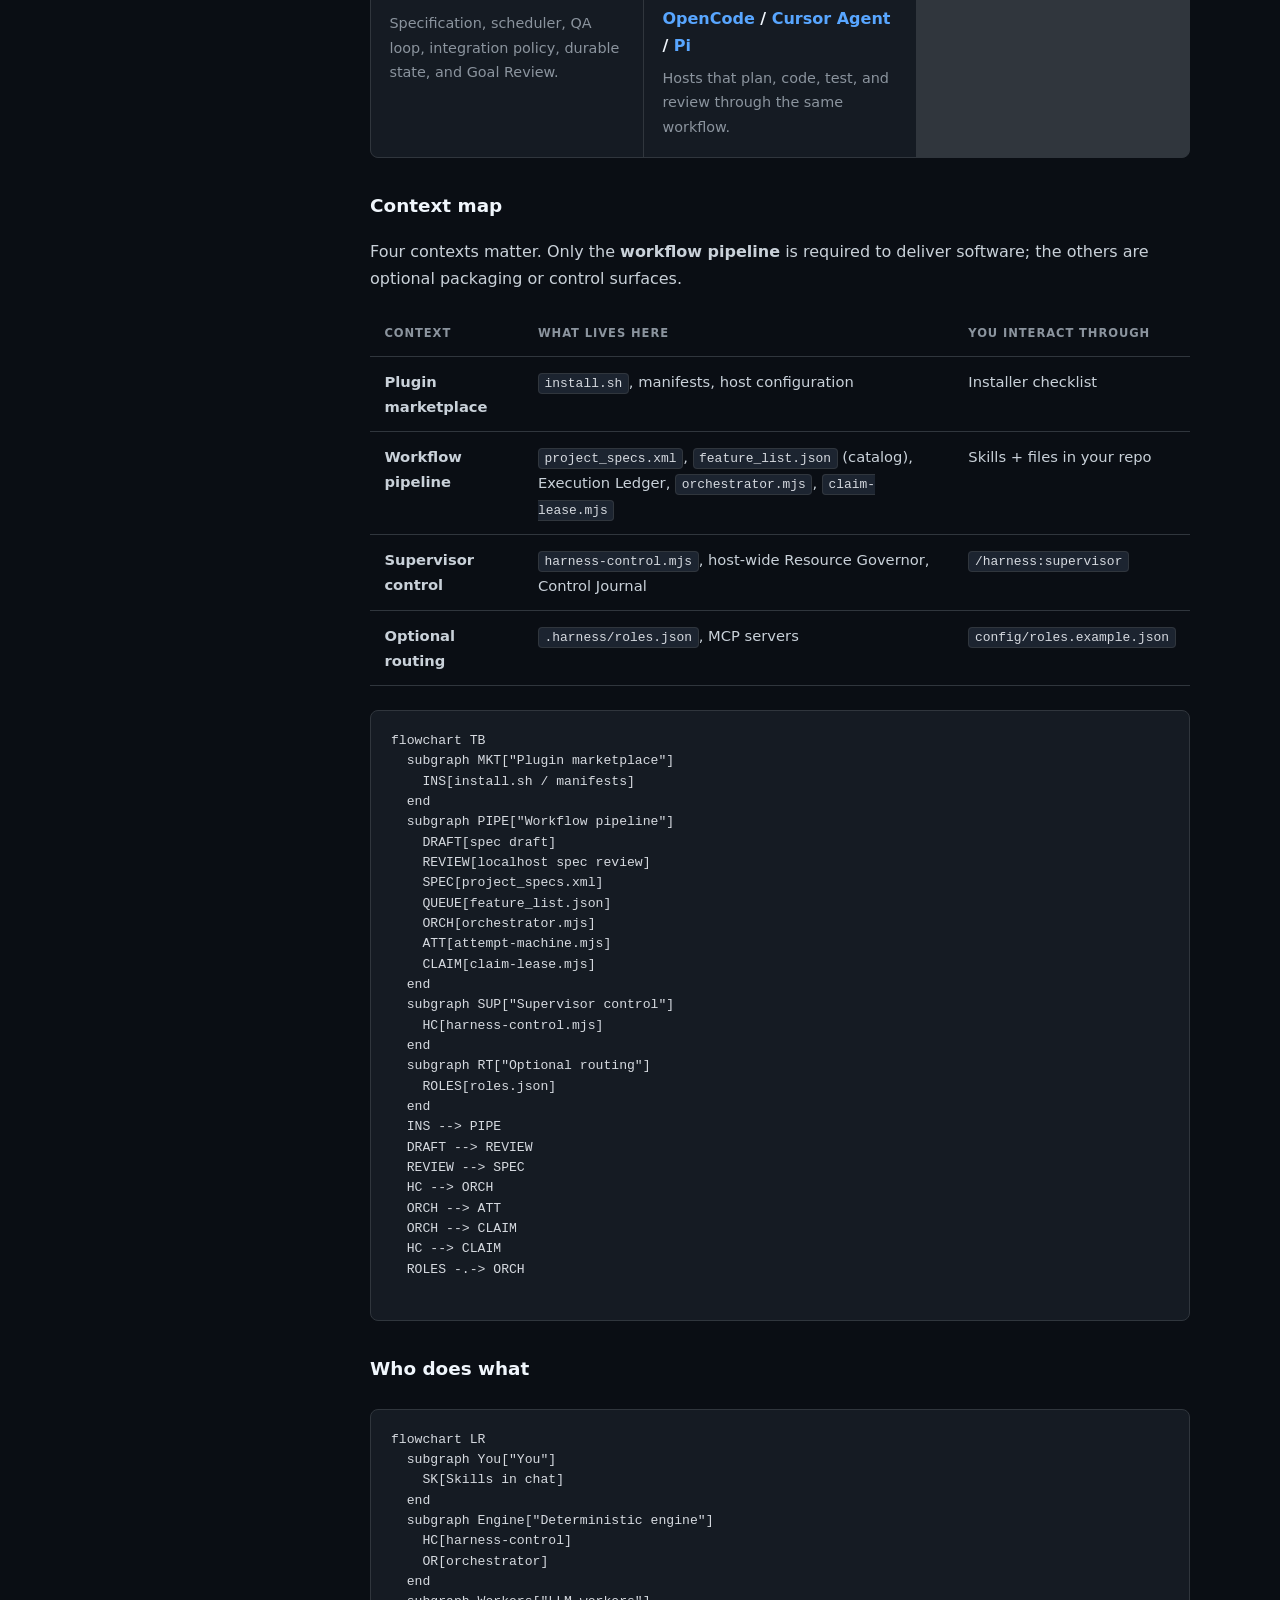
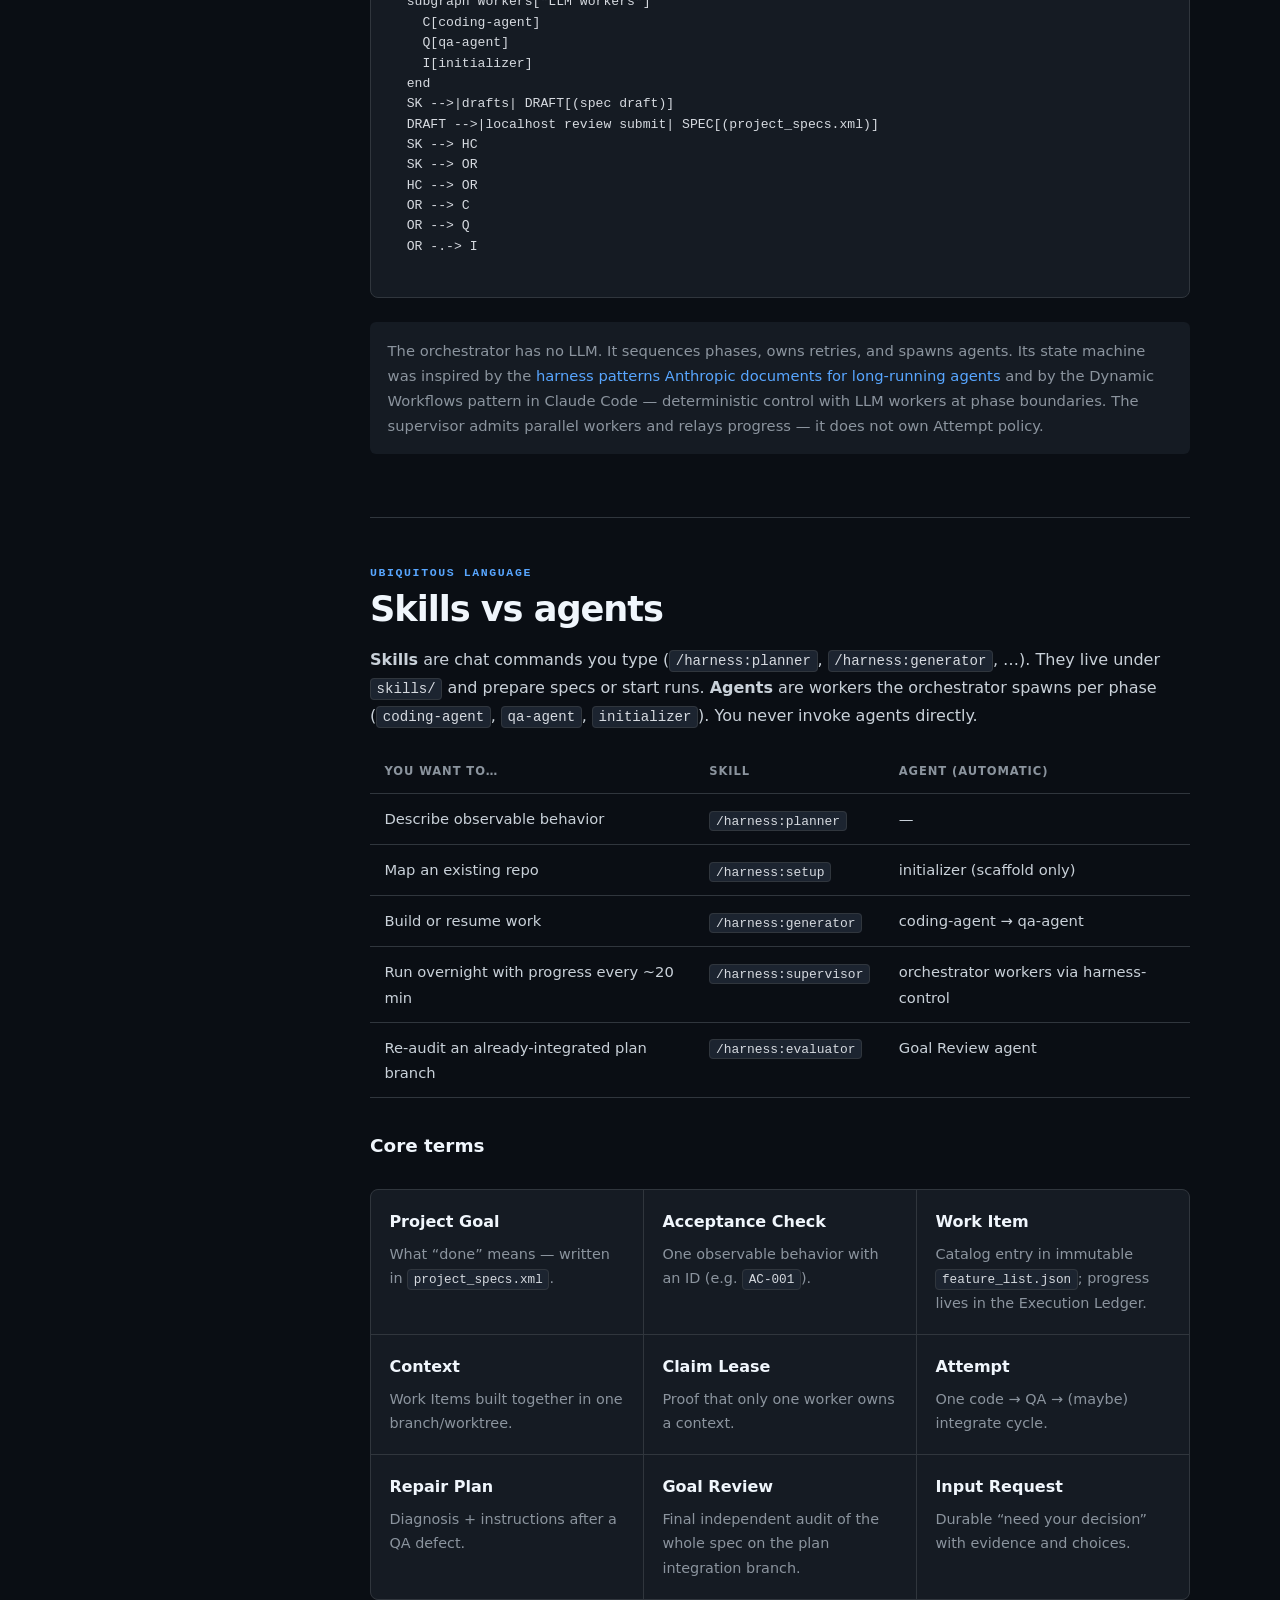
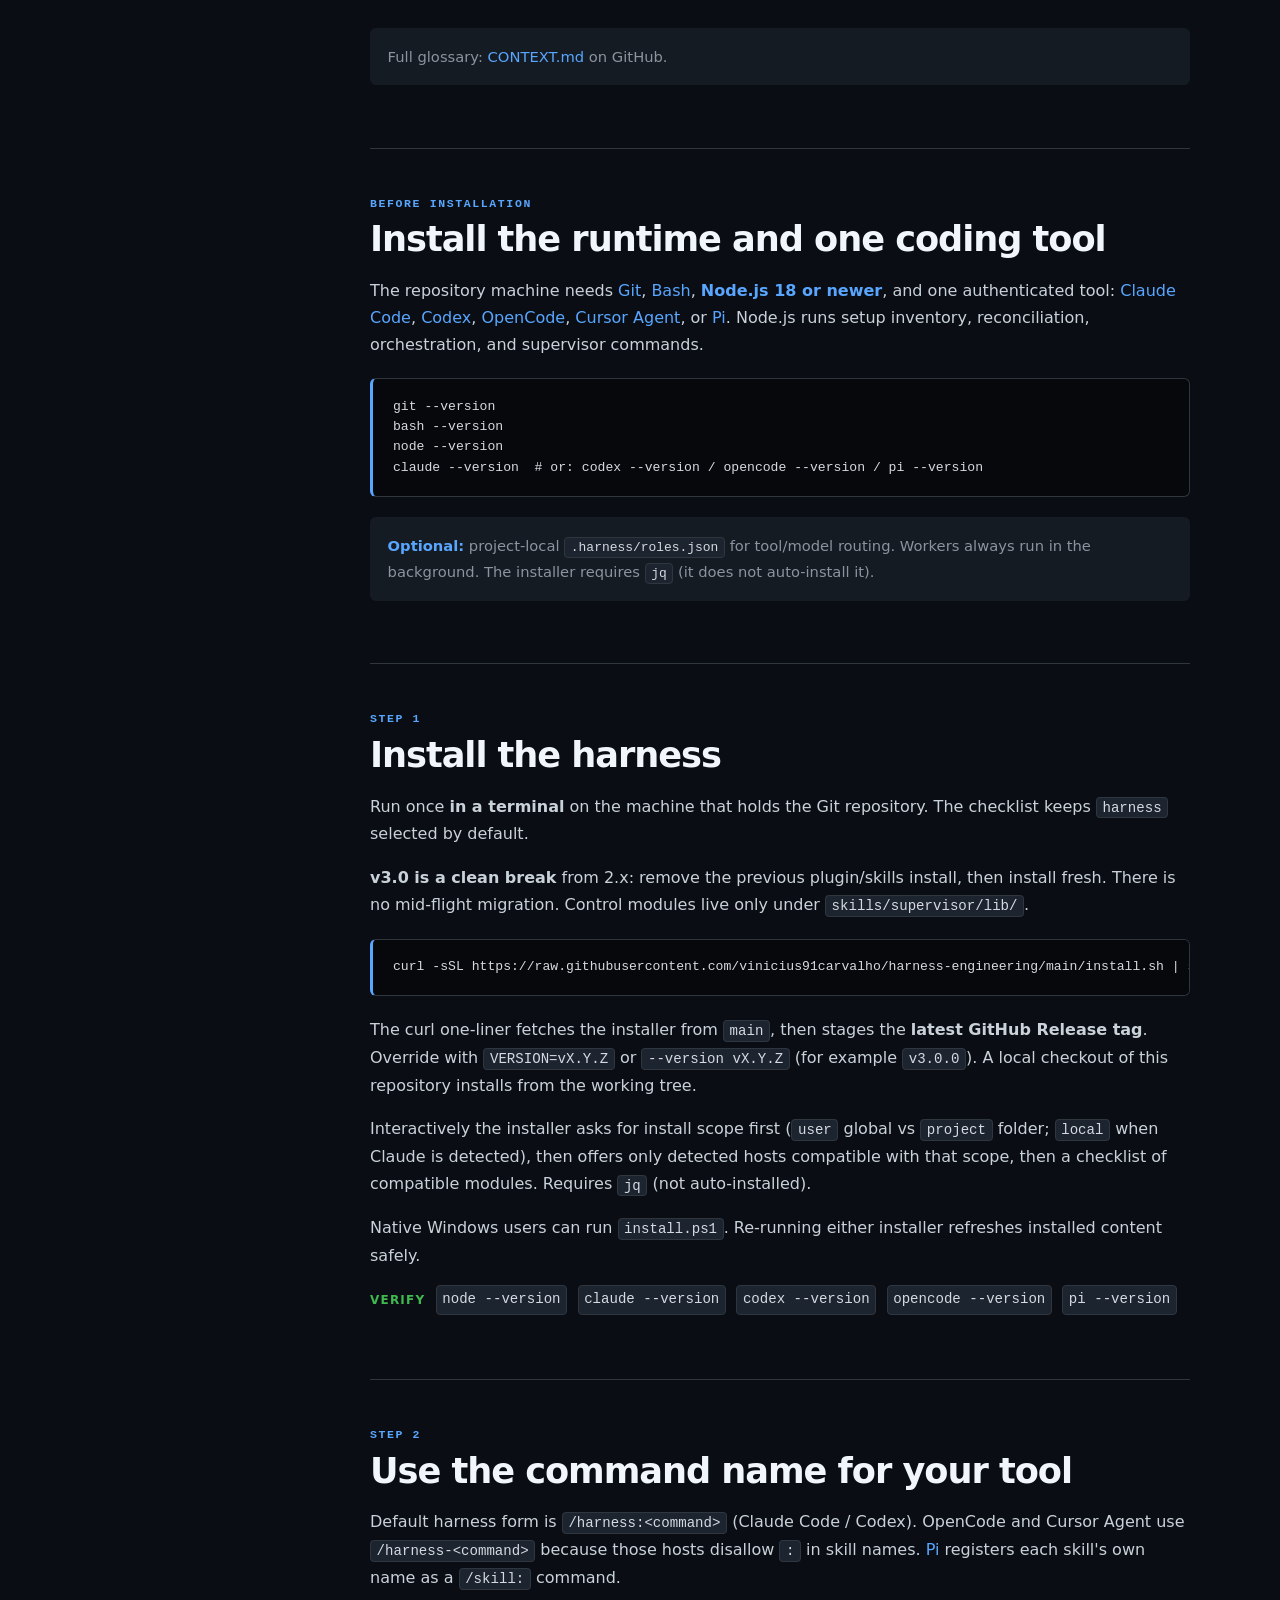
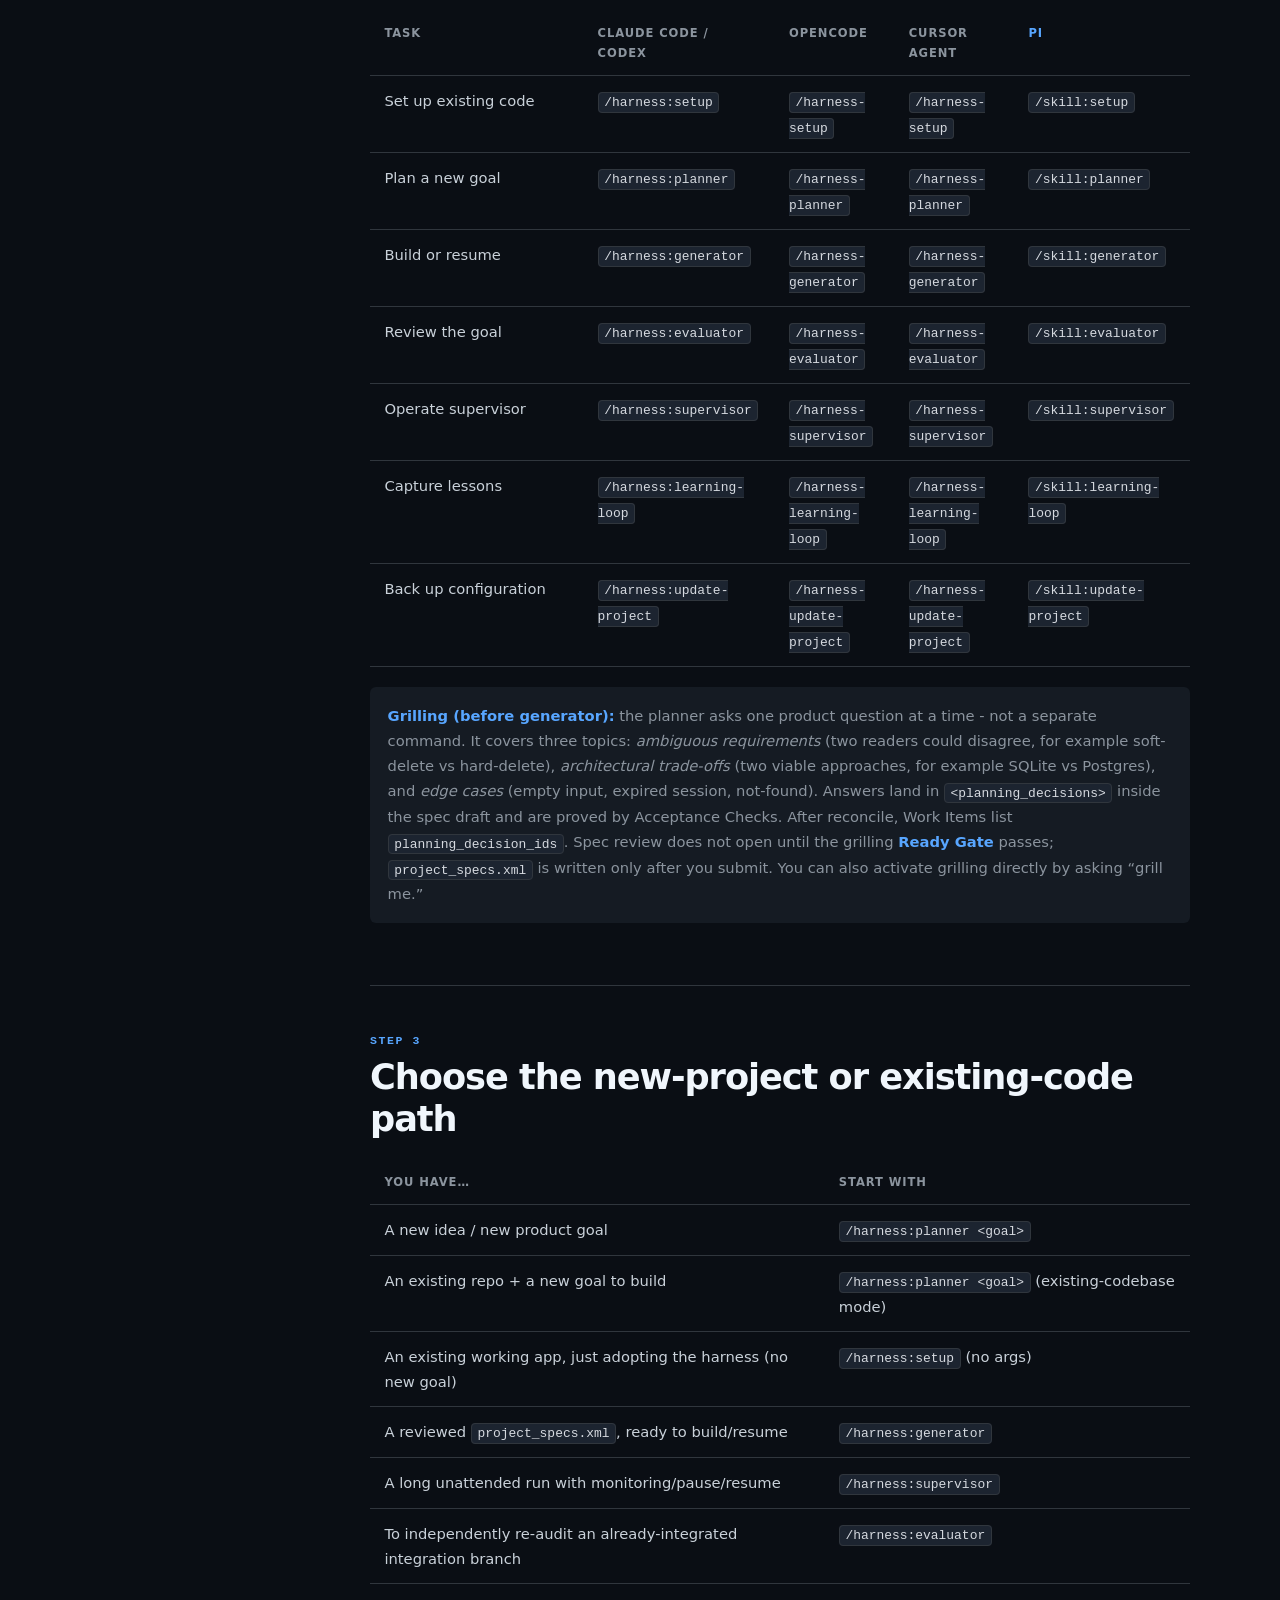
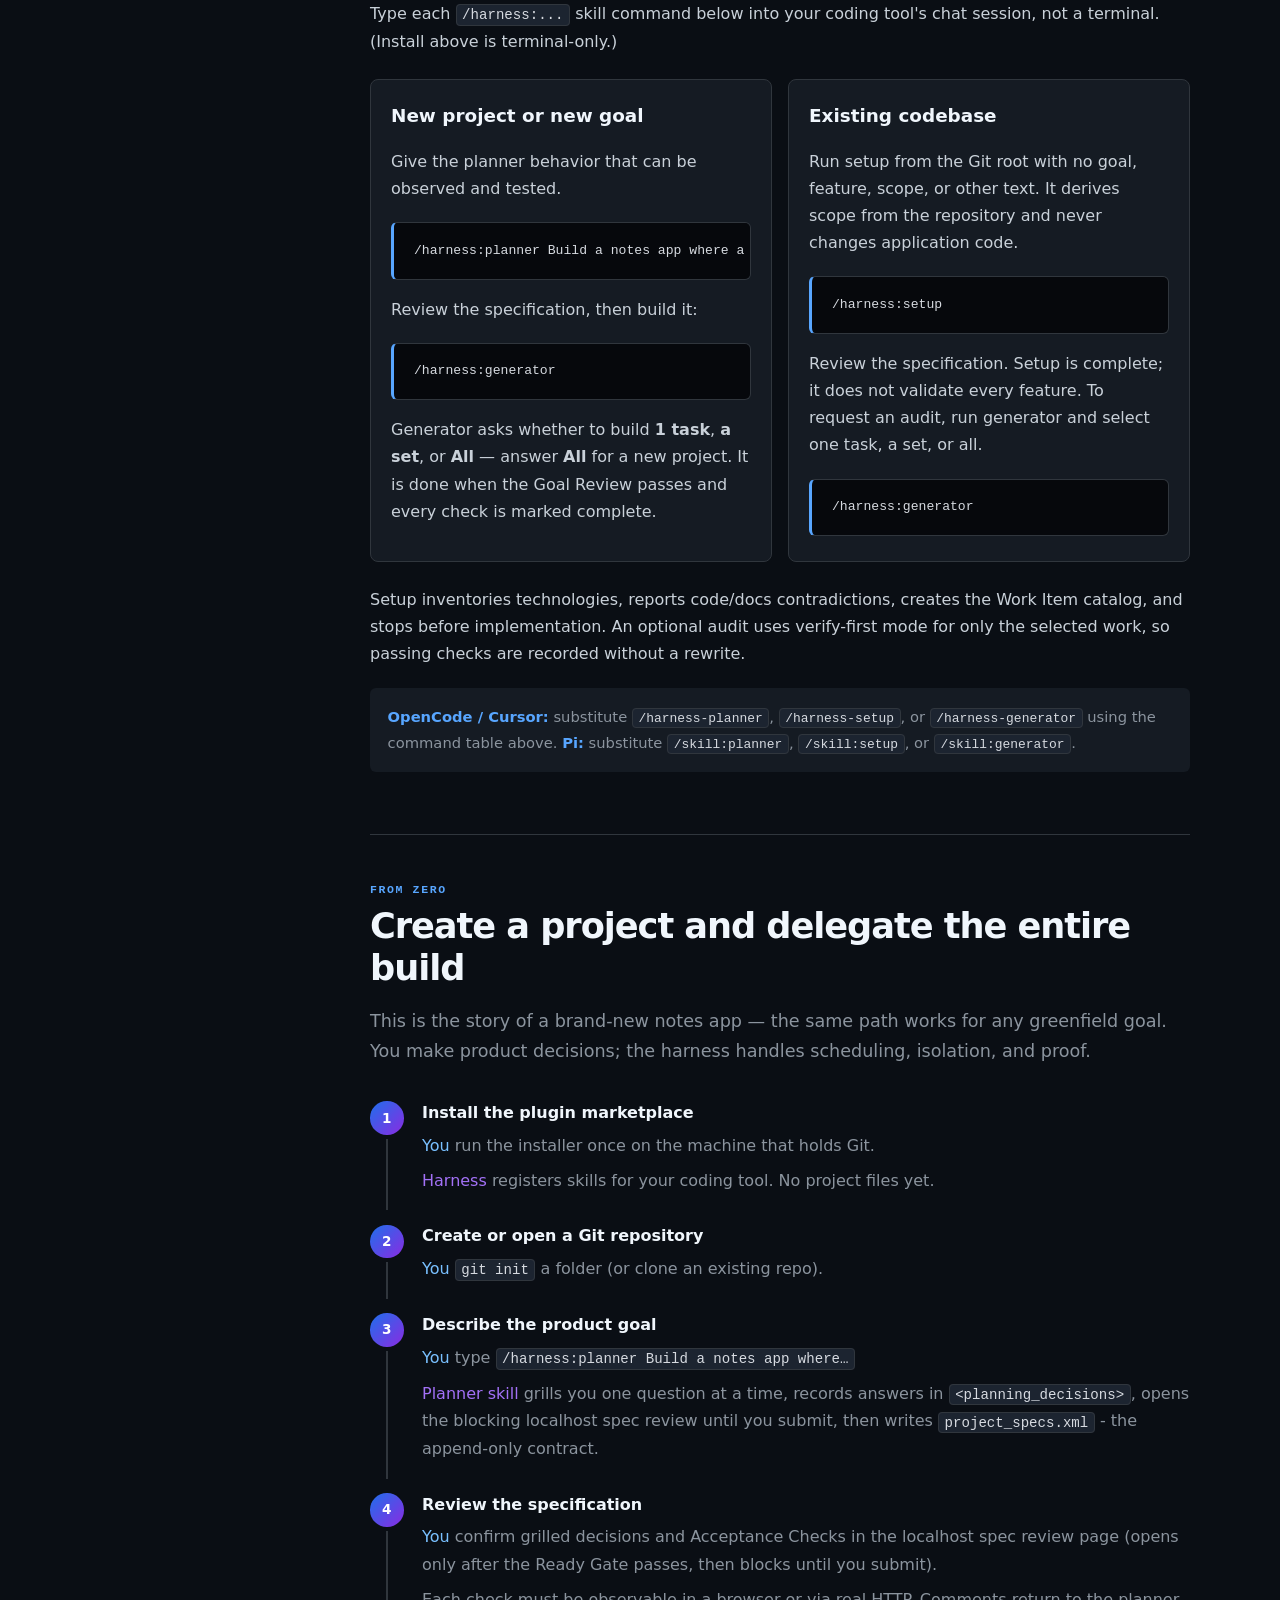
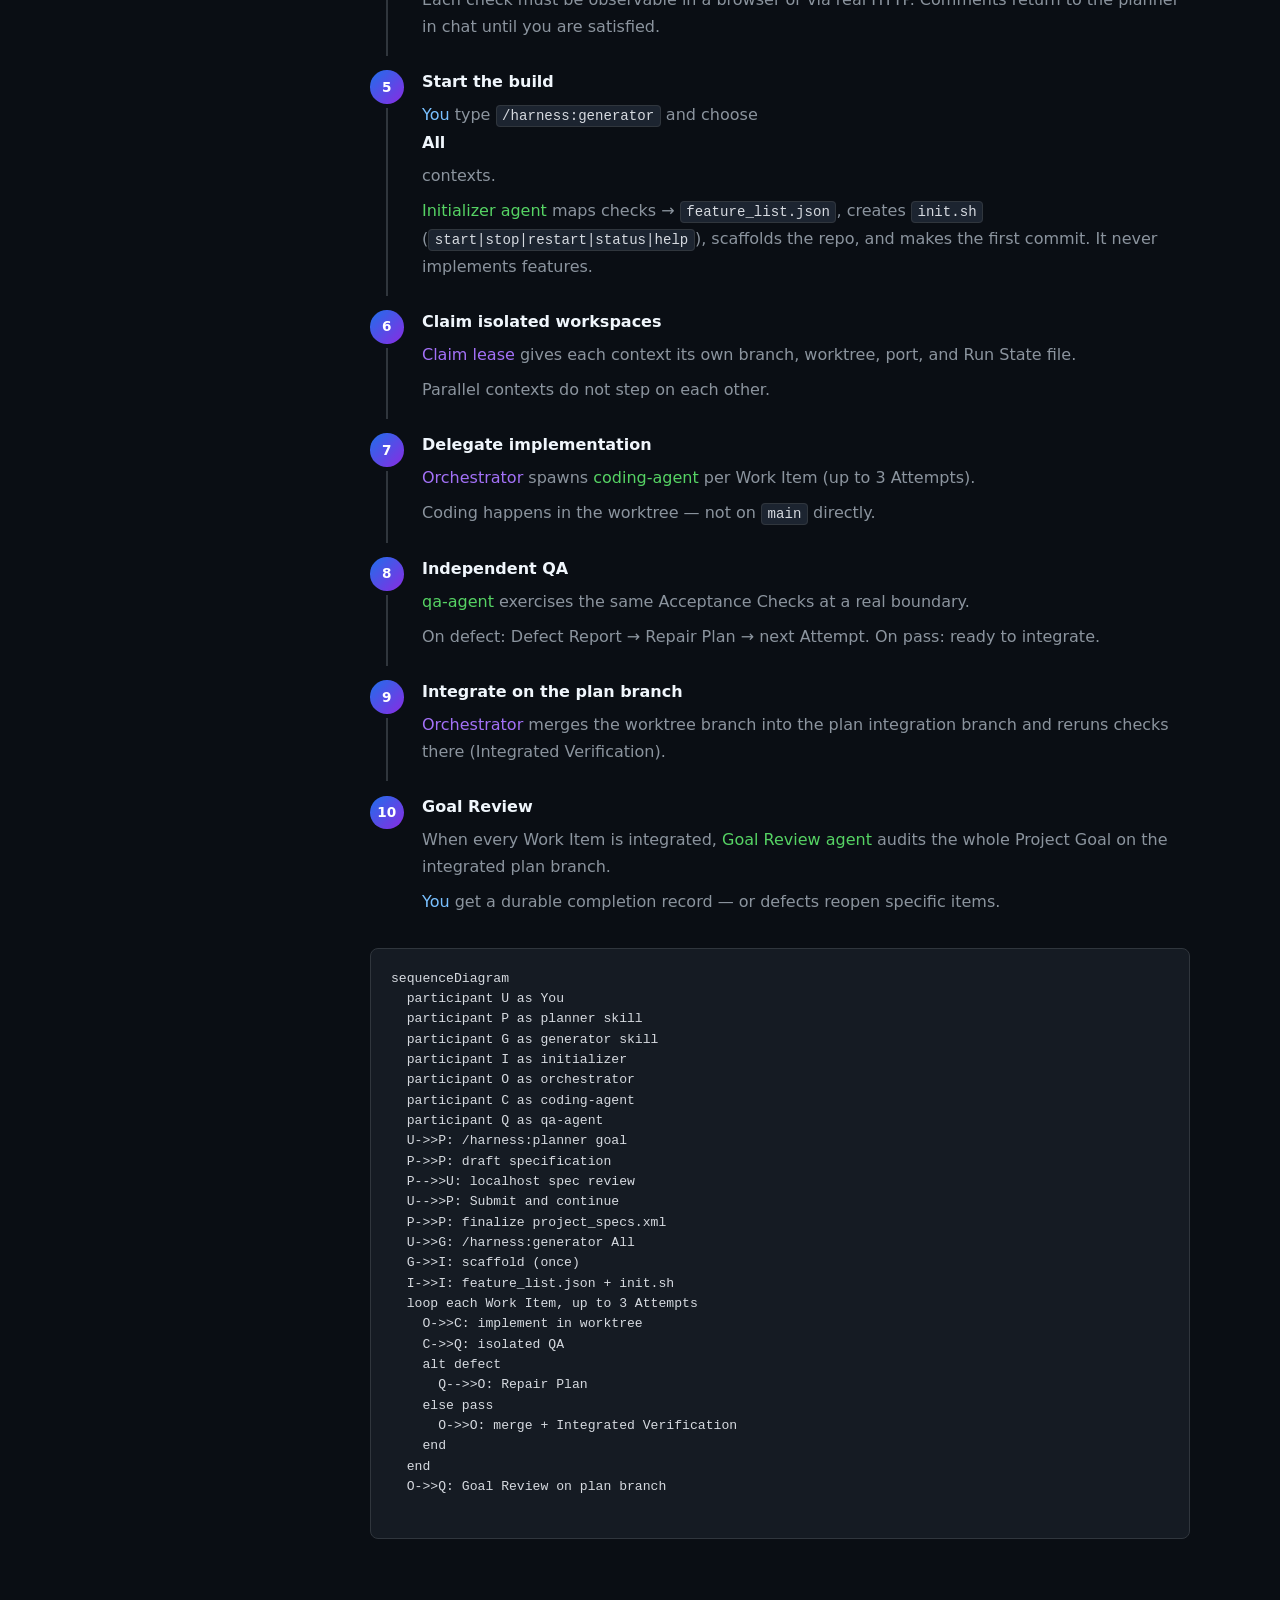
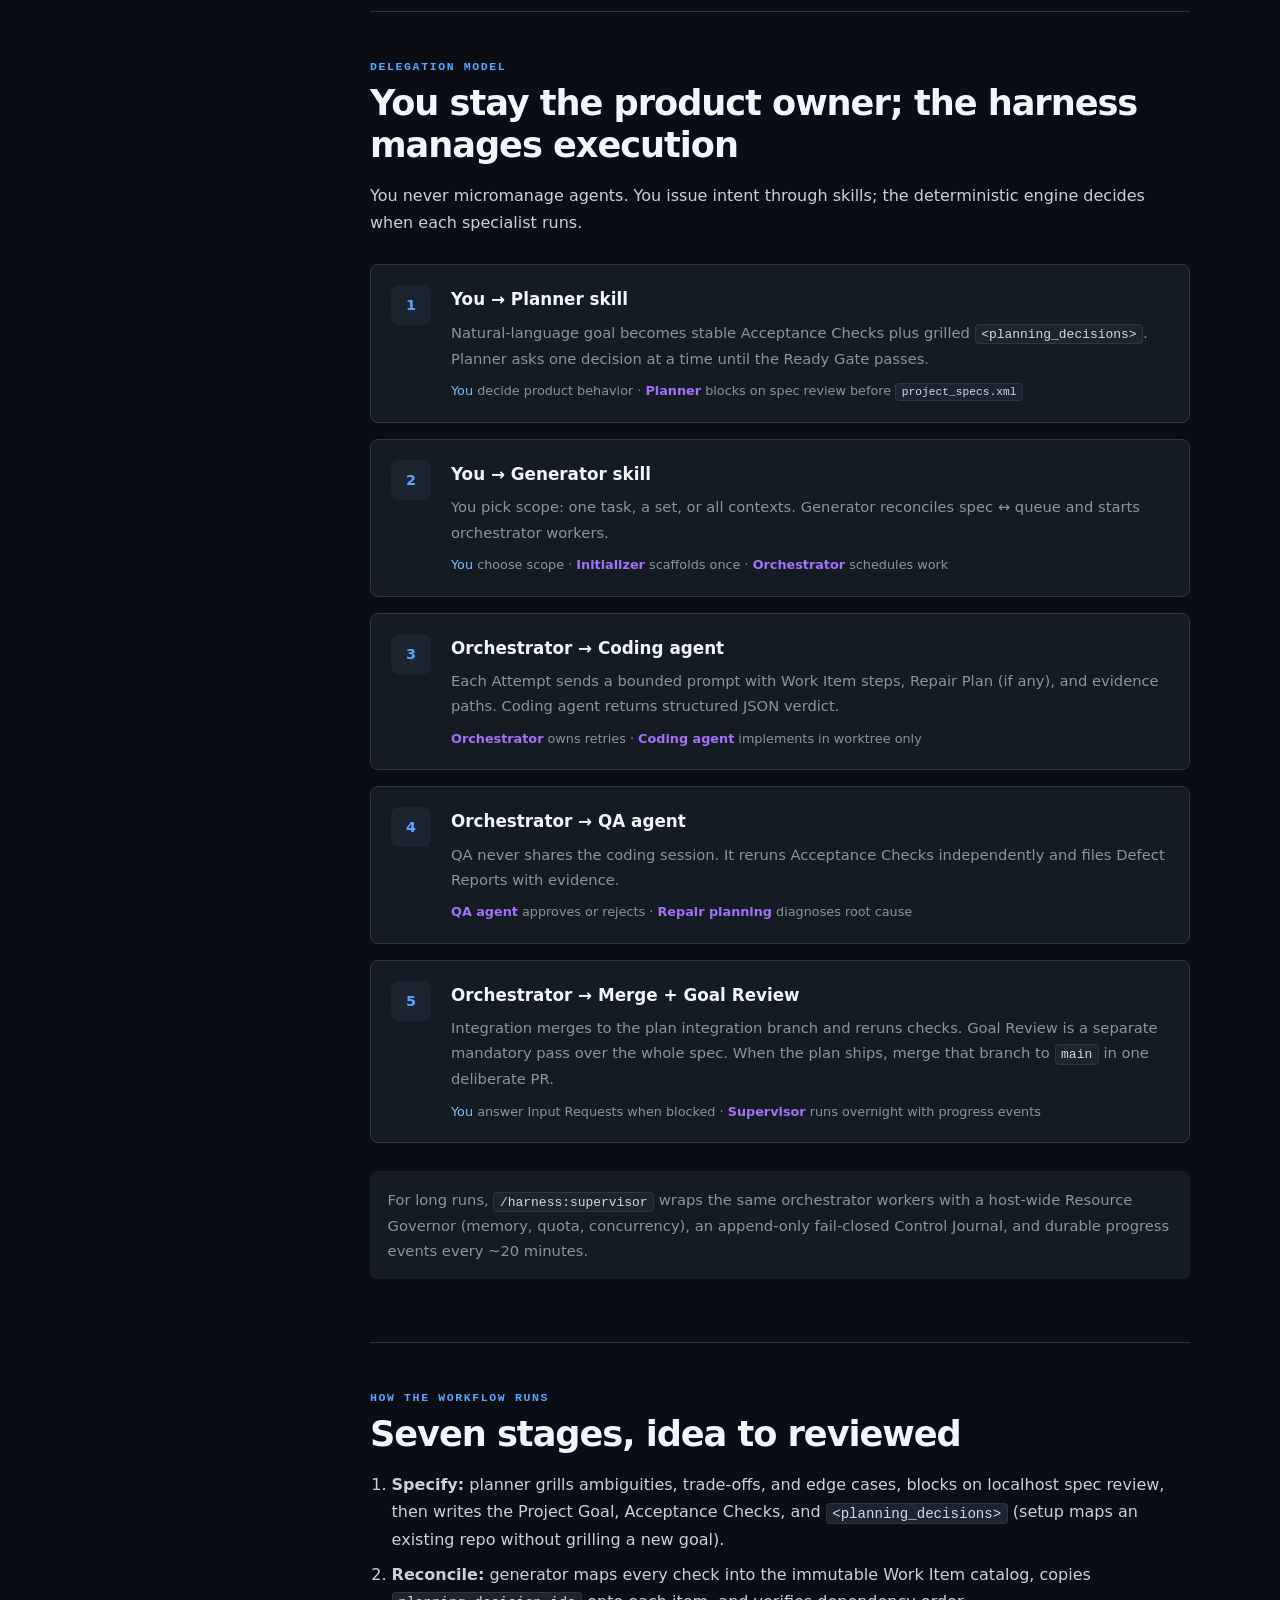
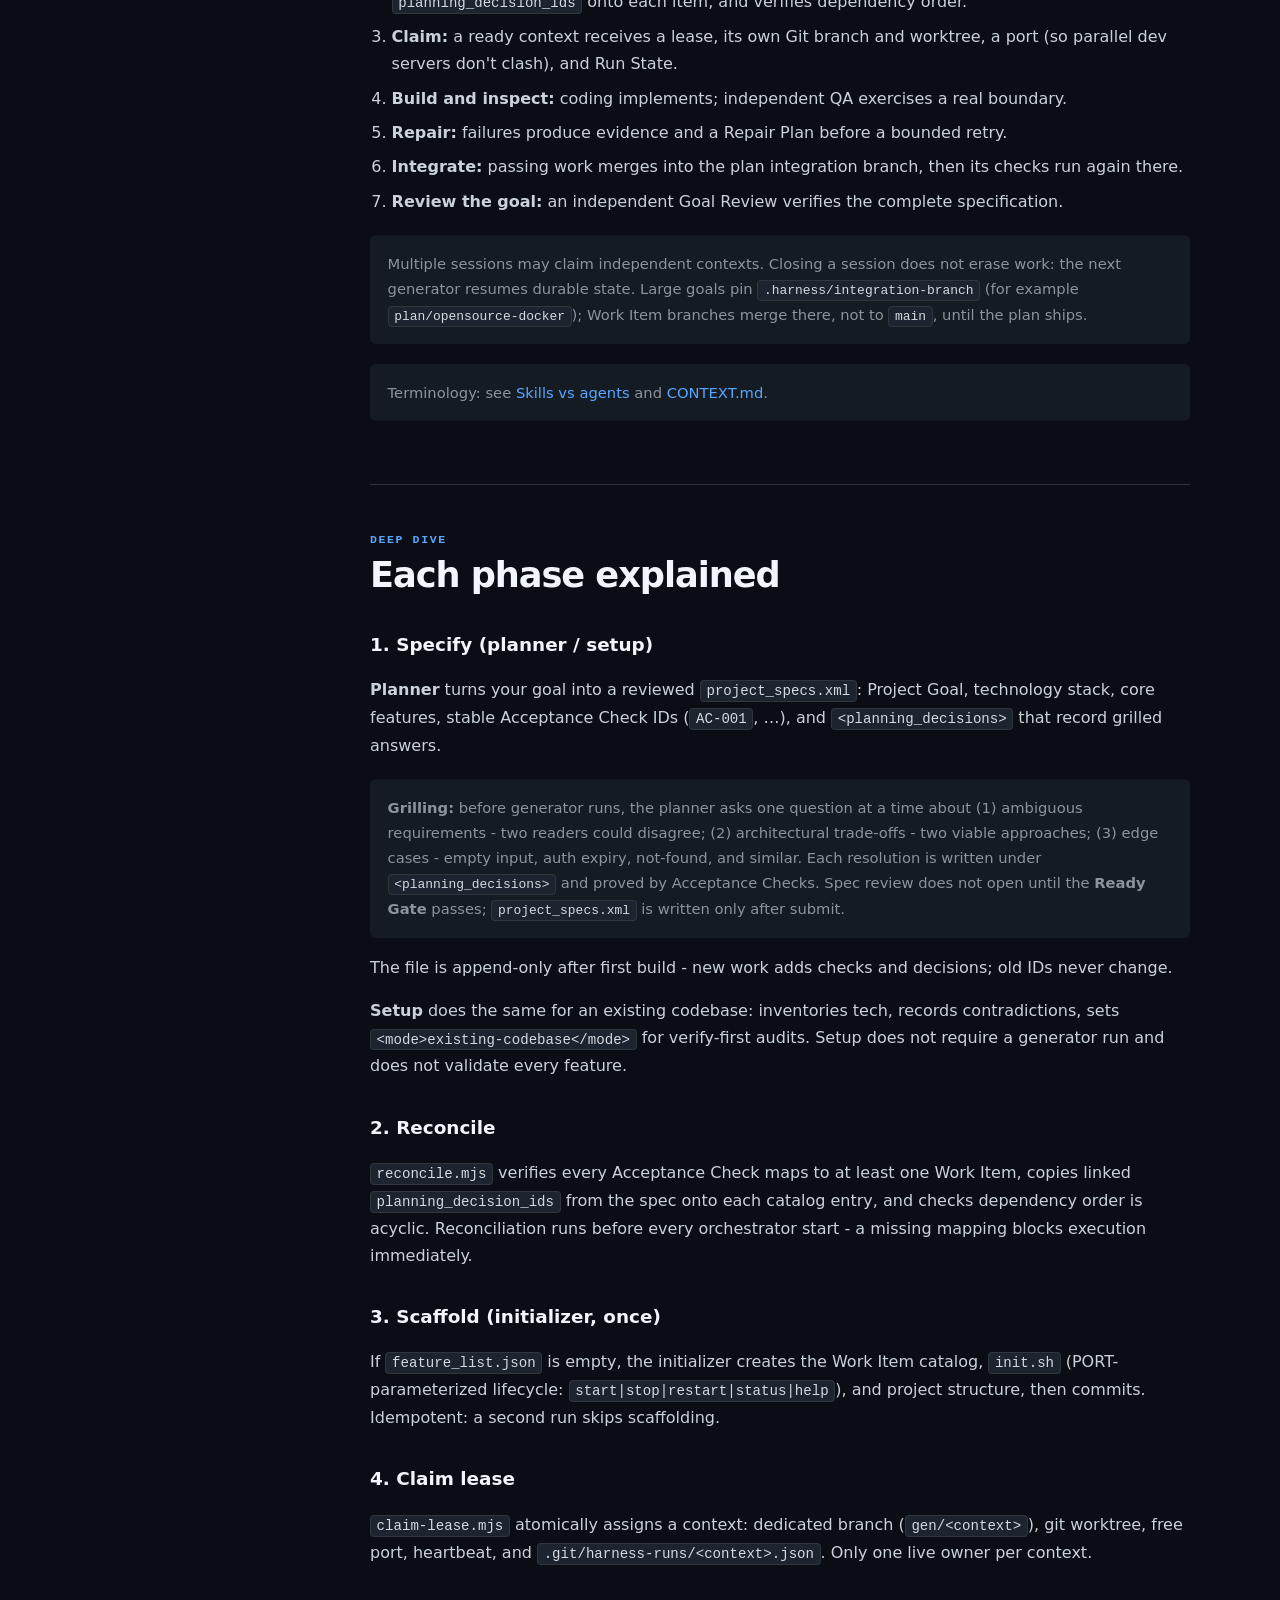
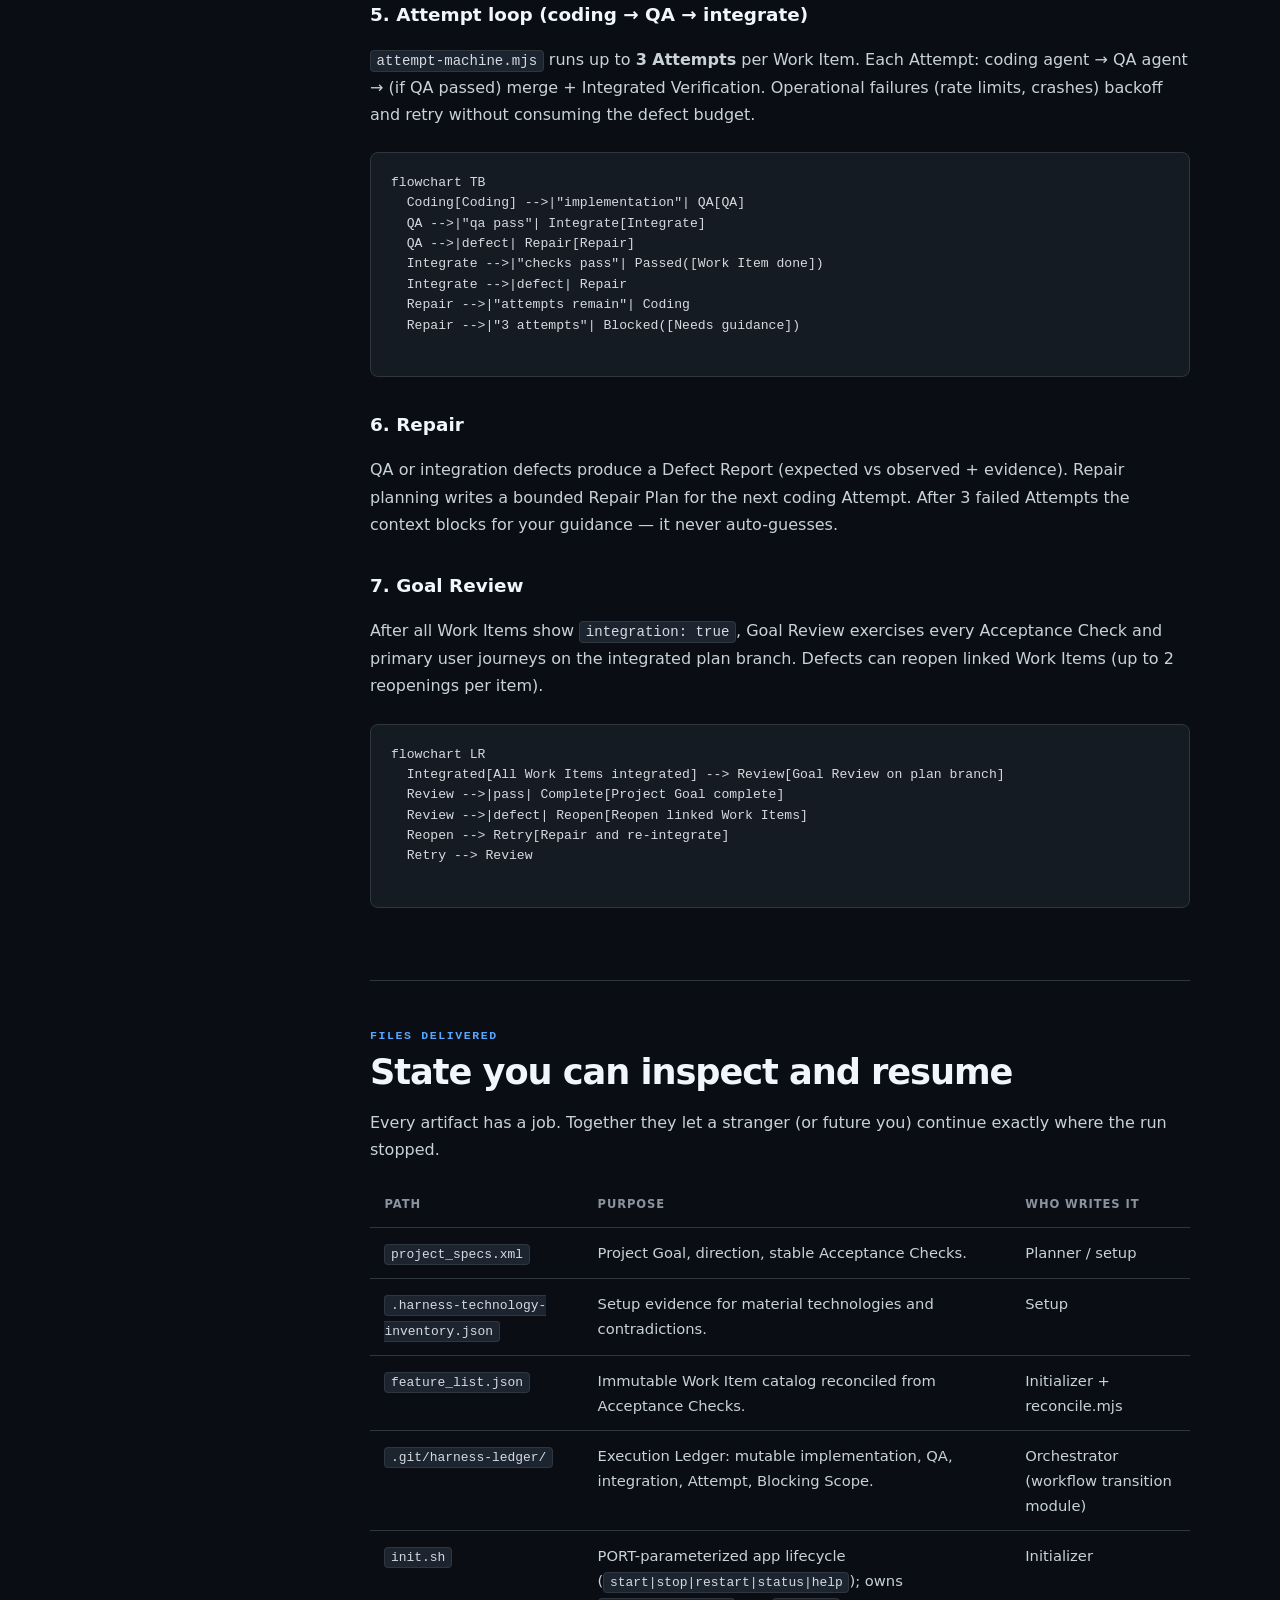
==== commit 58d70f44: "feat(installer): ask scope before host and filter compatible options Make install scope the first in" ====
--- a/site/index.html
+++ b/site/index.html
@@ -250,7 +250,7 @@
           <p>The curl one-liner fetches the installer from <code>main</code>, then stages the <strong>latest GitHub Release tag</strong>.
             Override with <code>VERSION=vX.Y.Z</code> or <code>--version vX.Y.Z</code> (for example <code>v3.0.0</code>).
             A local checkout of this repository installs from the working tree.</p>
-          <p>Interactively the installer asks for host, then install scope (<code>user</code> global vs <code>project</code> folder; Claude also offers <code>local</code>), then the checklist. Requires <code>jq</code> (not auto-installed).</p>
+          <p>Interactively the installer asks for install scope first (<code>user</code> global vs <code>project</code> folder; <code>local</code> when Claude is detected), then offers only detected hosts compatible with that scope, then a checklist of compatible modules. Requires <code>jq</code> (not auto-installed).</p>
           <p>Native Windows users can run <a href="https://github.com/vinicius91carvalho/harness-engineering/blob/main/install.ps1"><code>install.ps1</code></a>. Re-running either installer refreshes installed content safely.</p>
           <div class="output"><strong>Verify</strong><code>node --version</code><code>claude --version</code><code>codex --version</code><code>opencode --version</code><code>pi --version</code></div>
         </section>
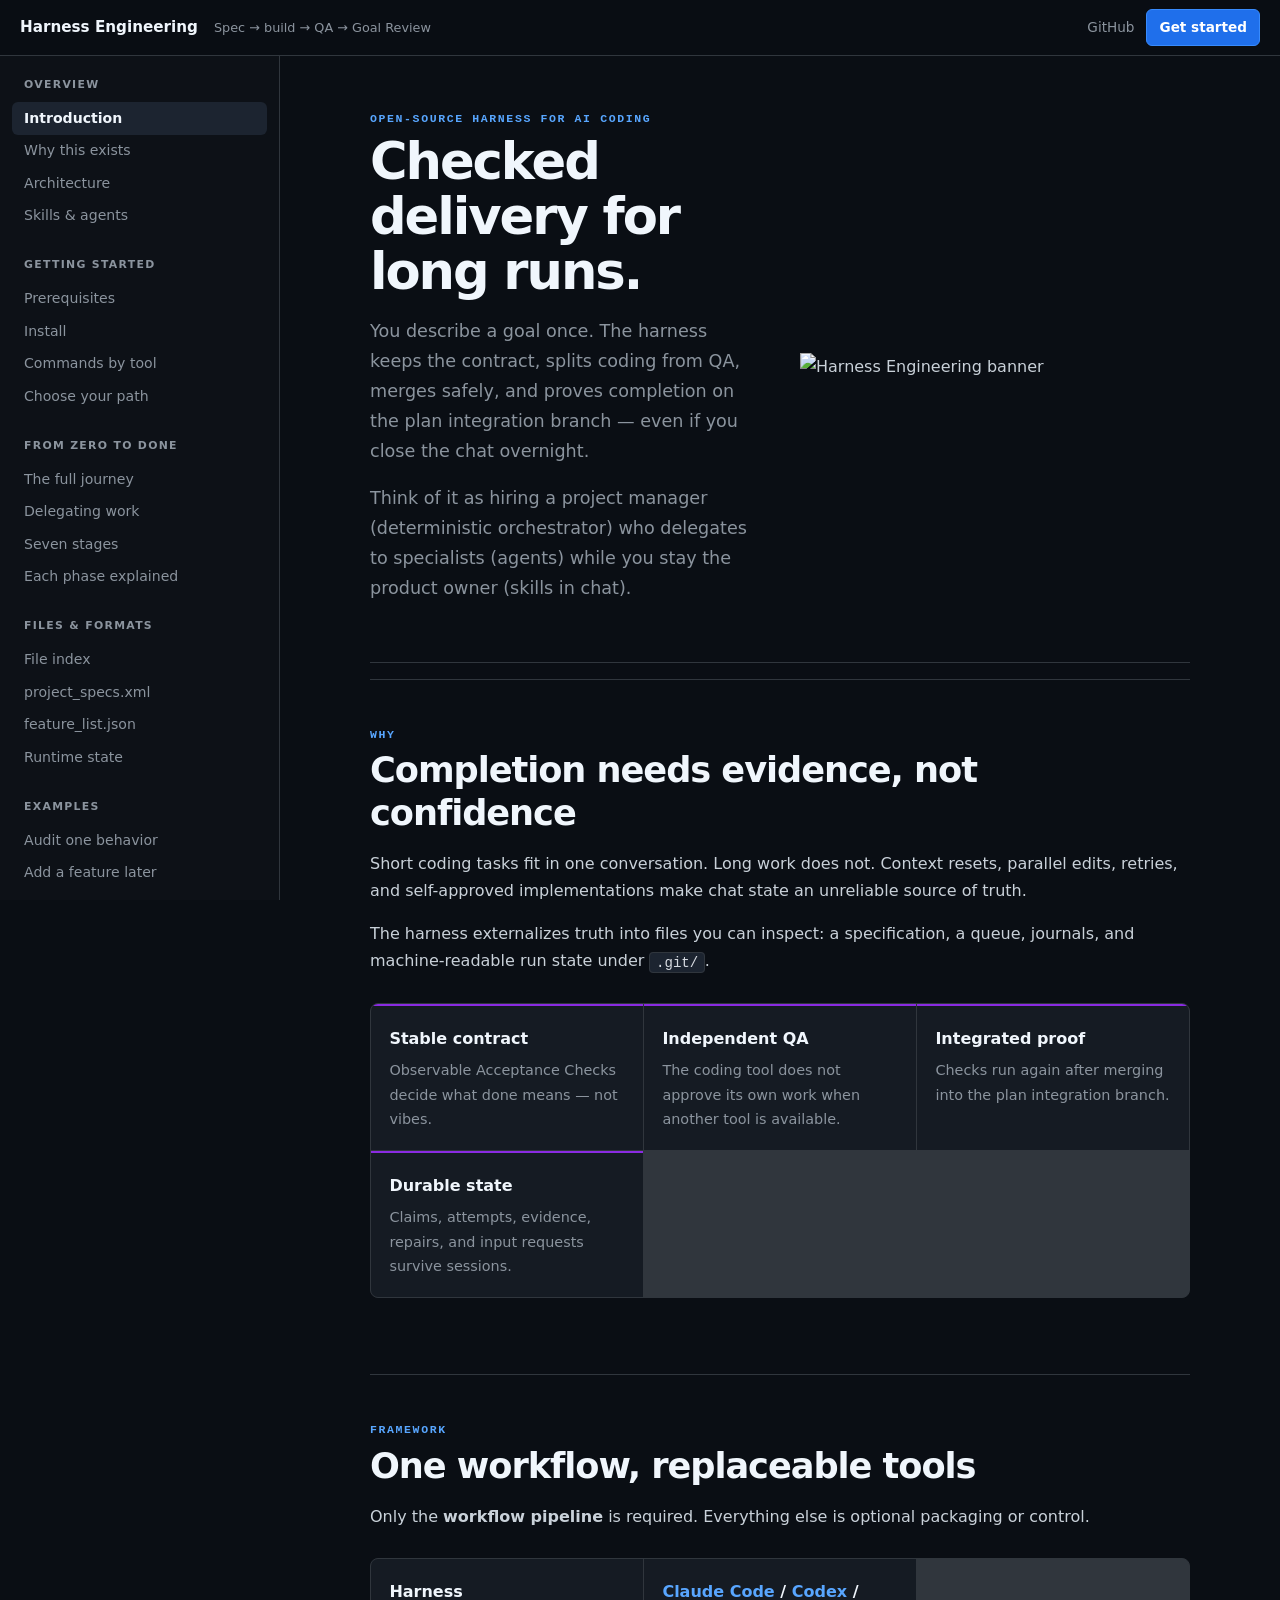
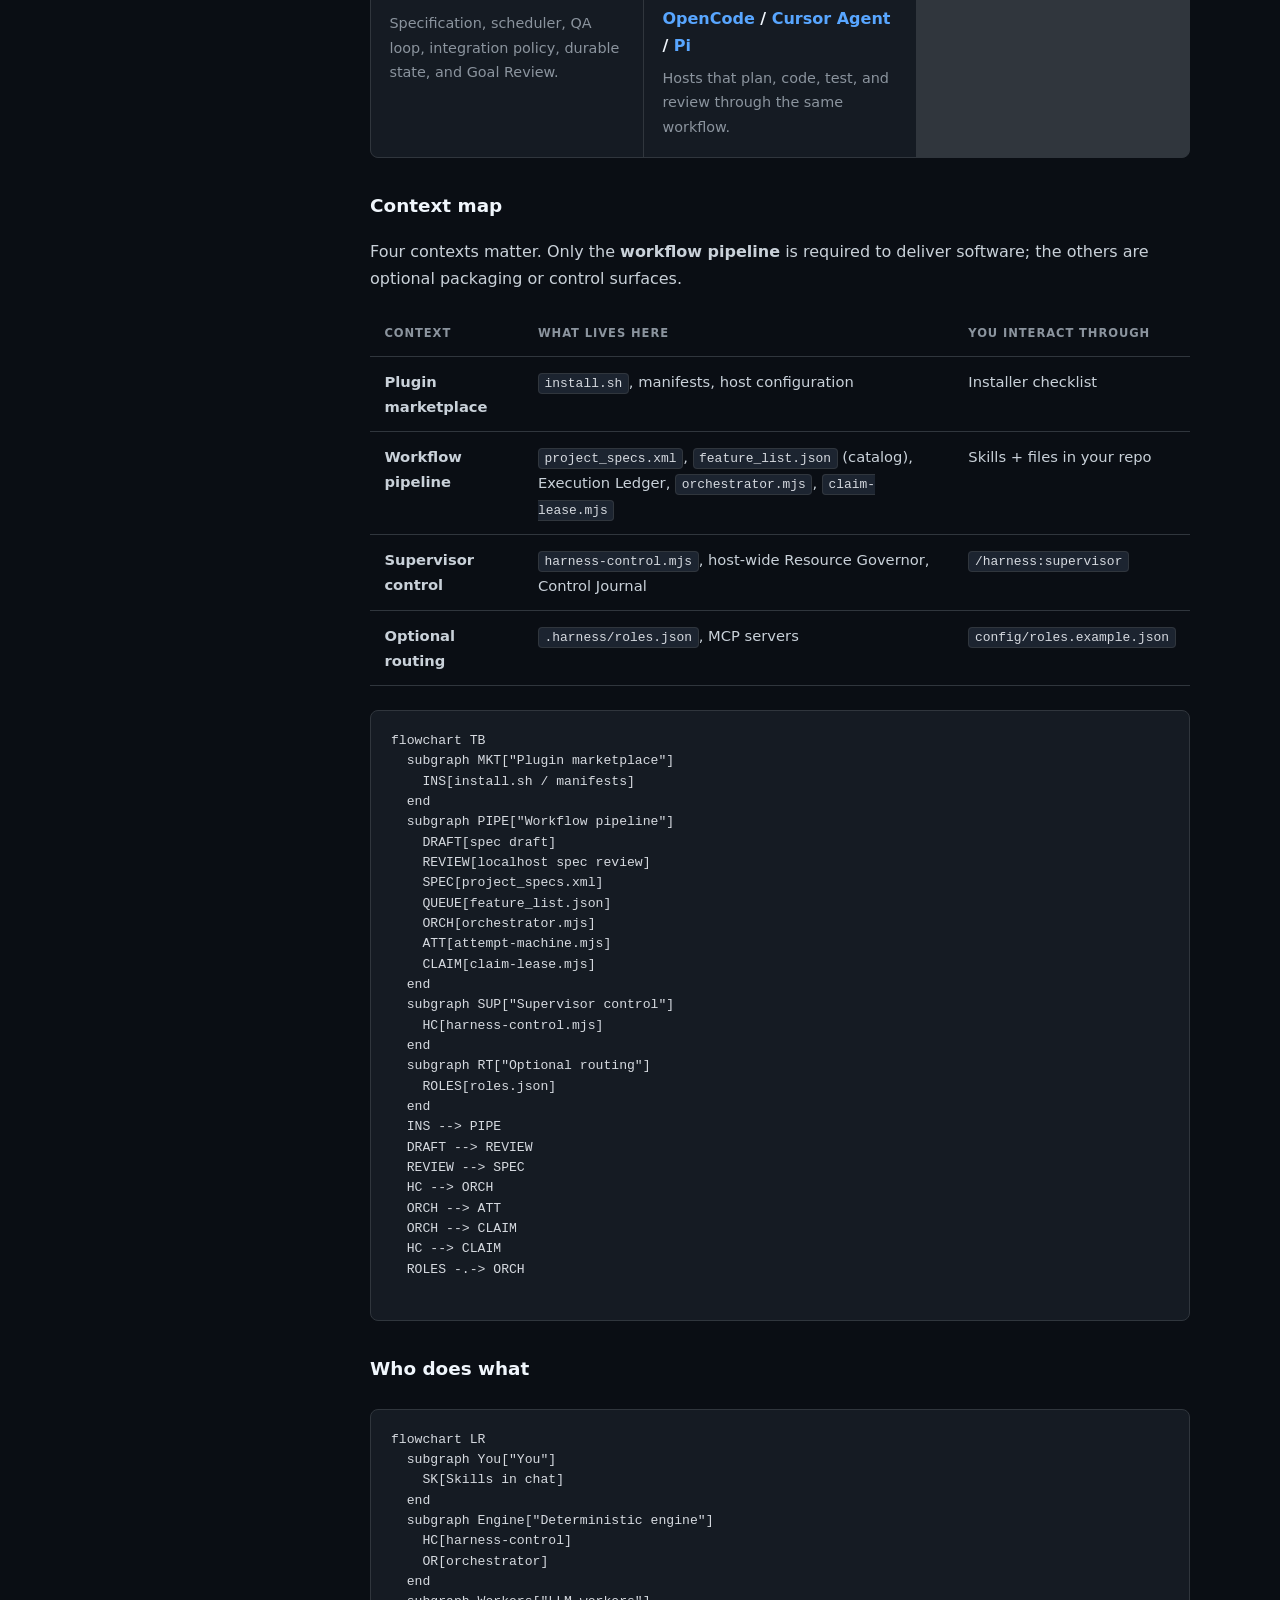
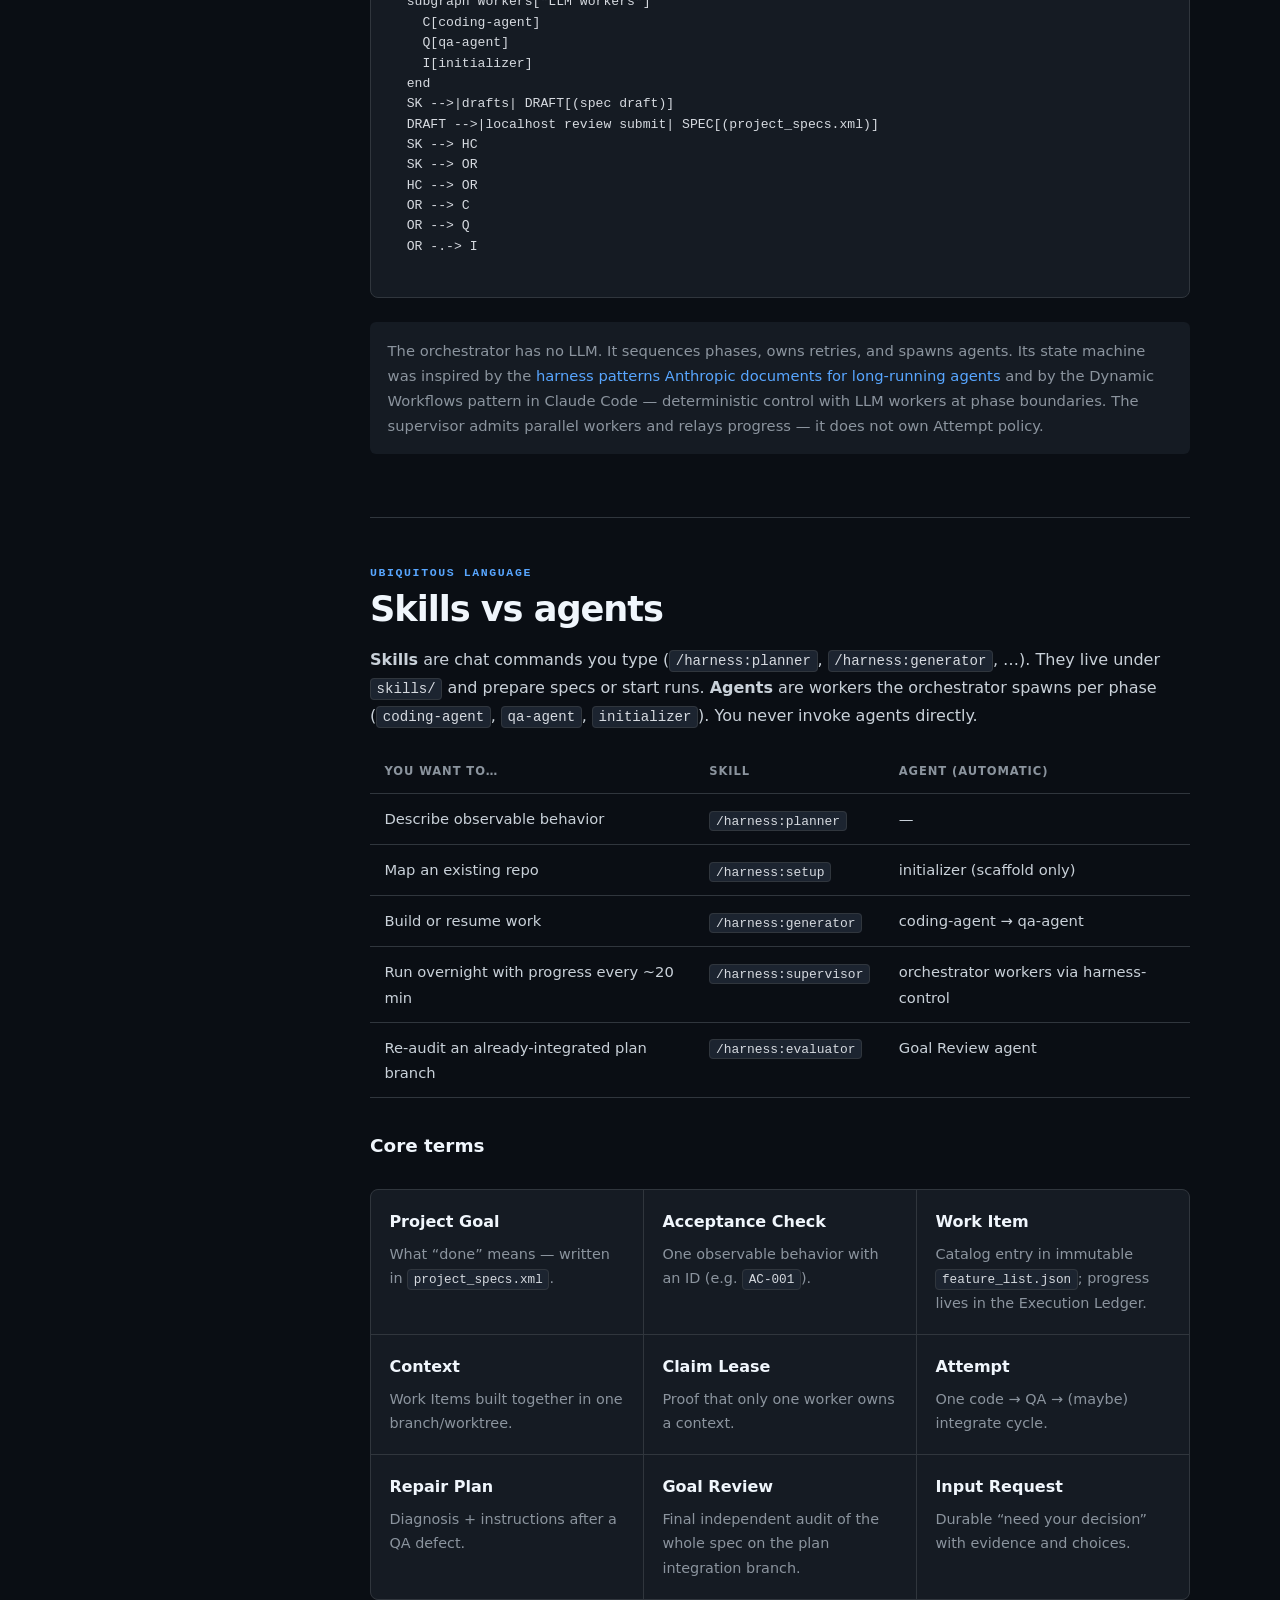
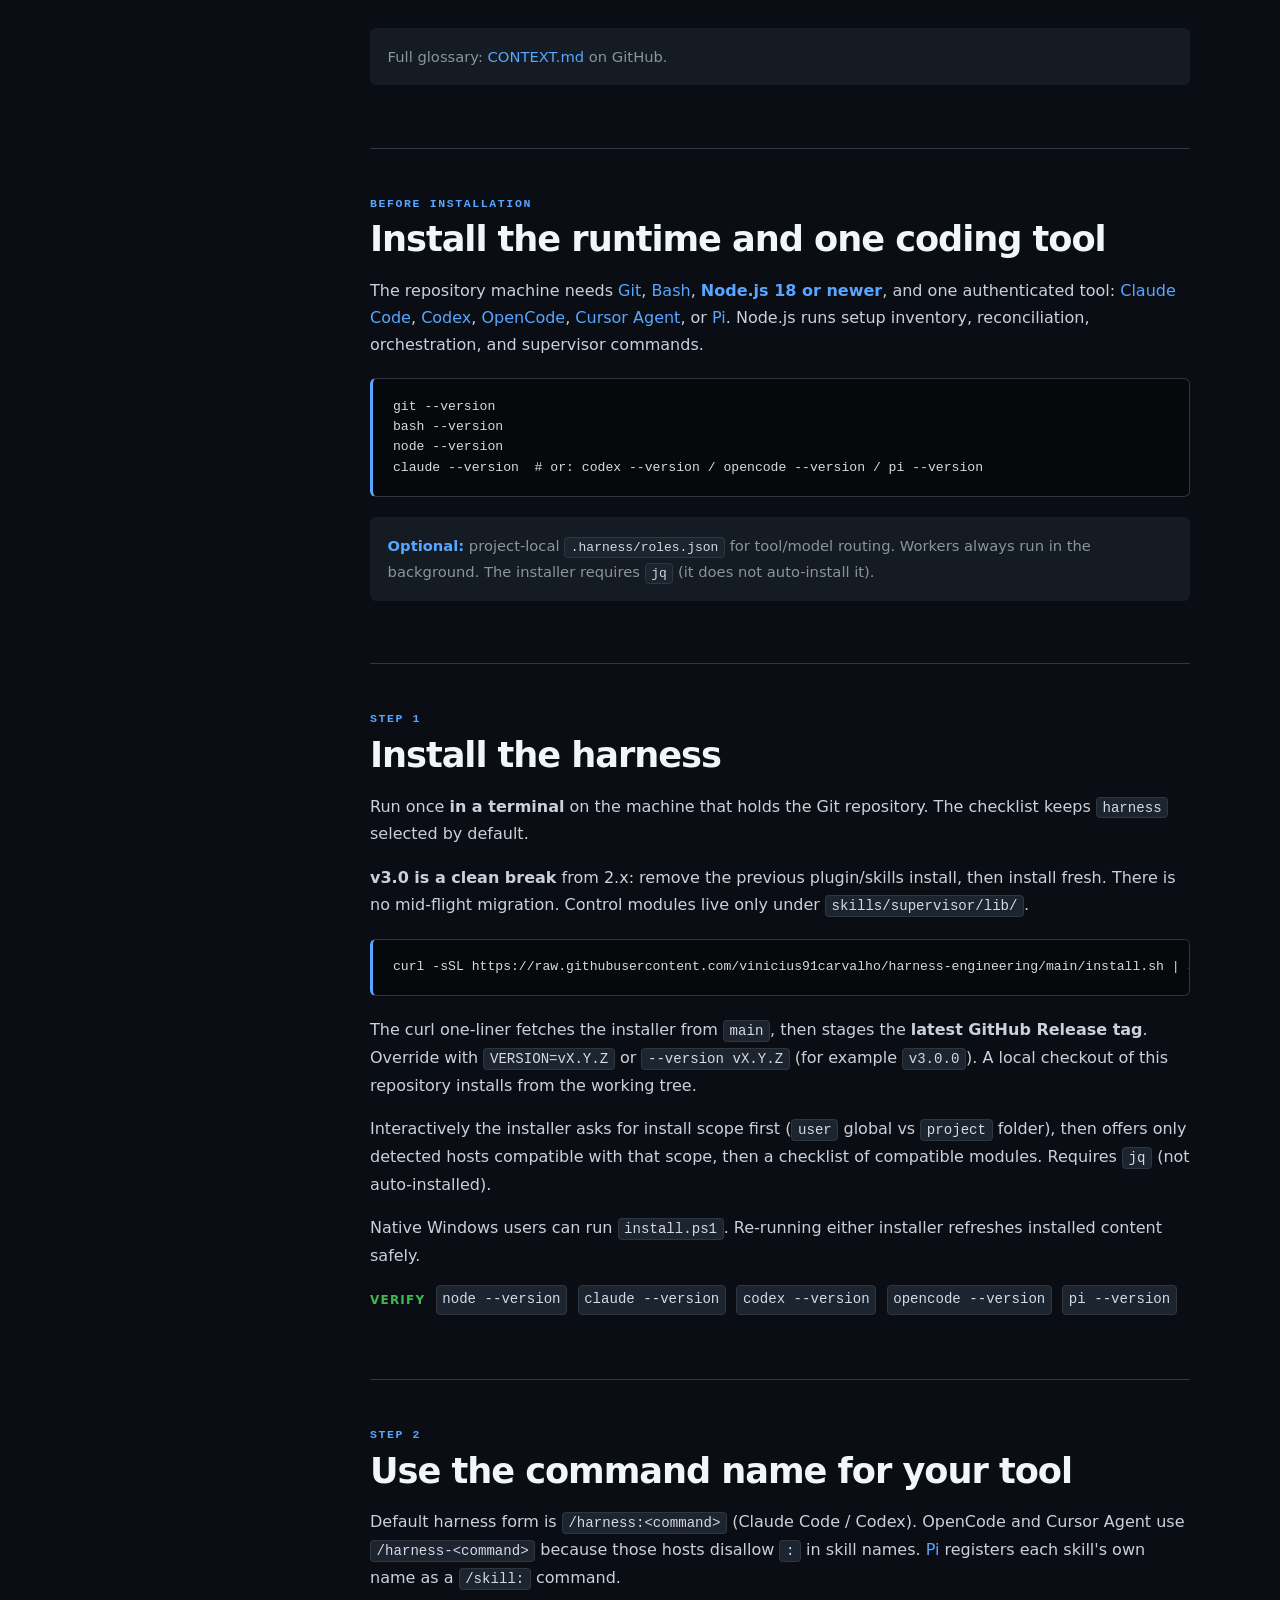
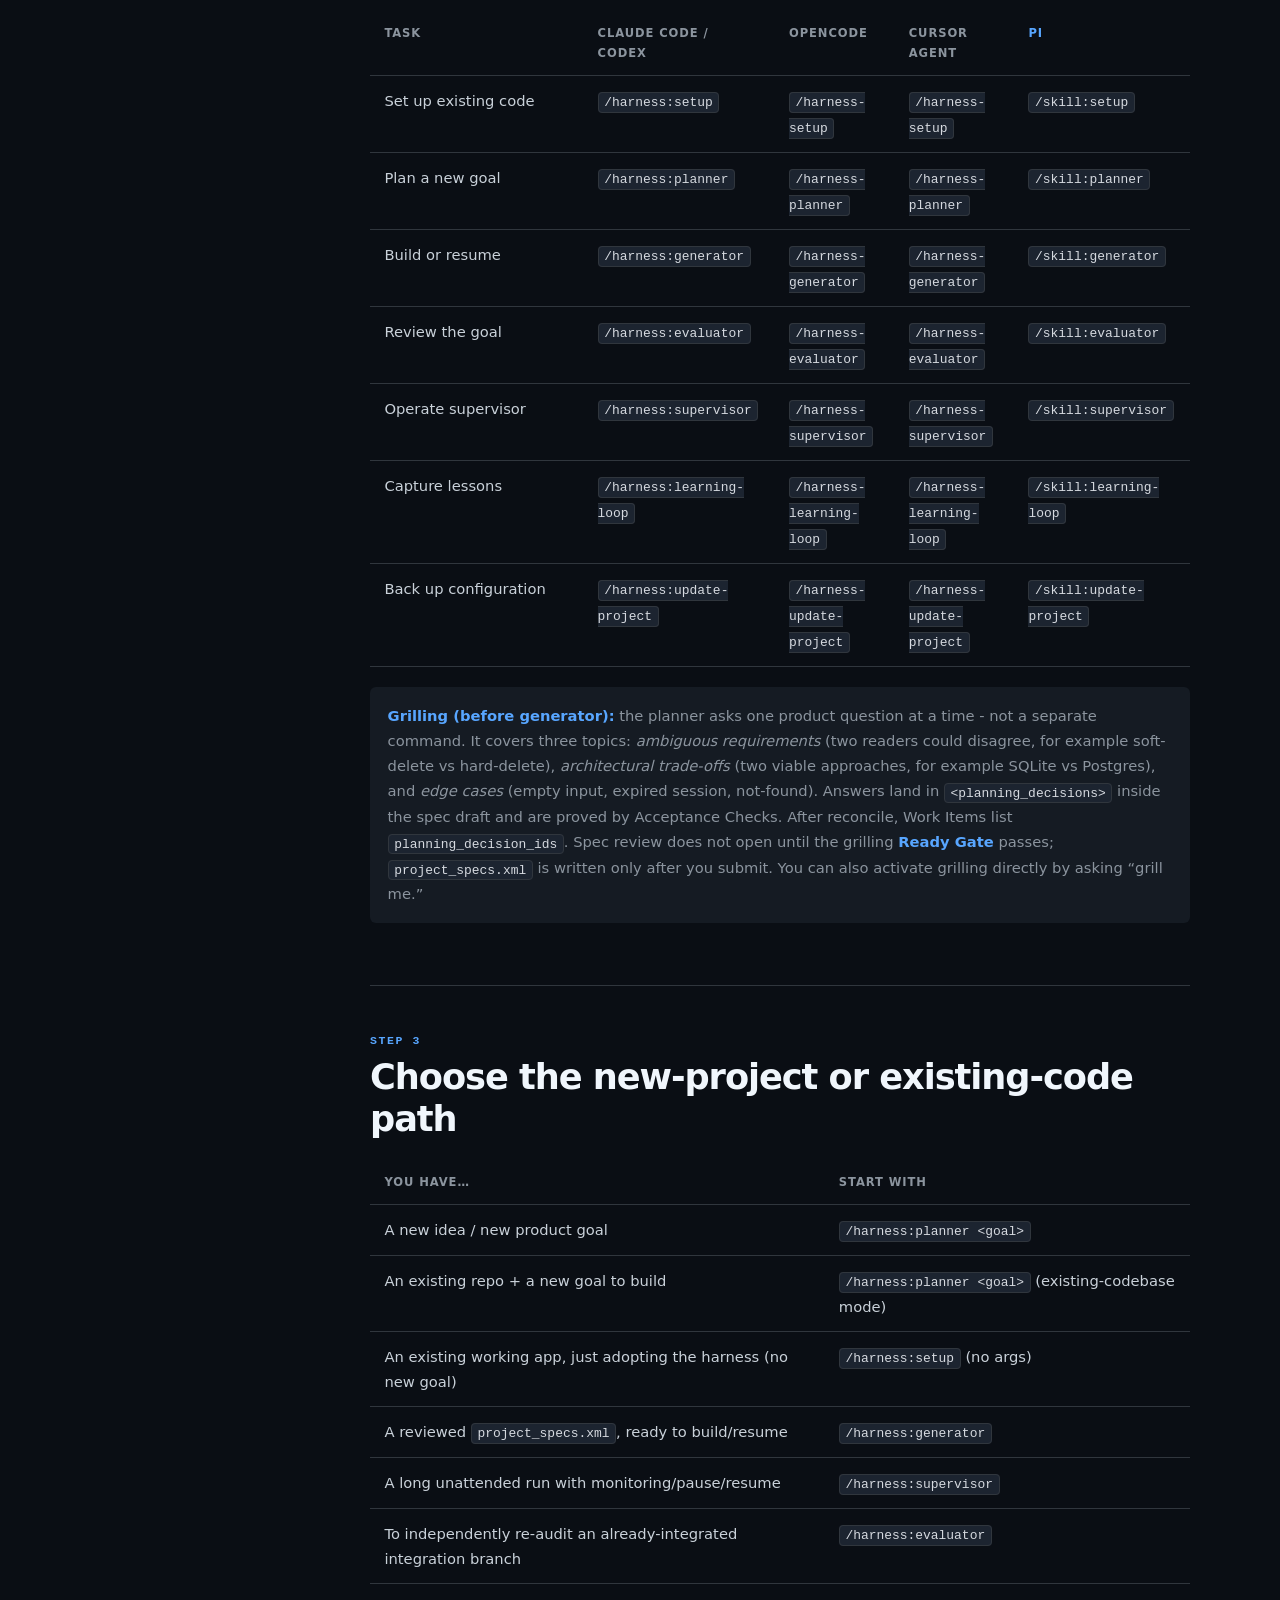
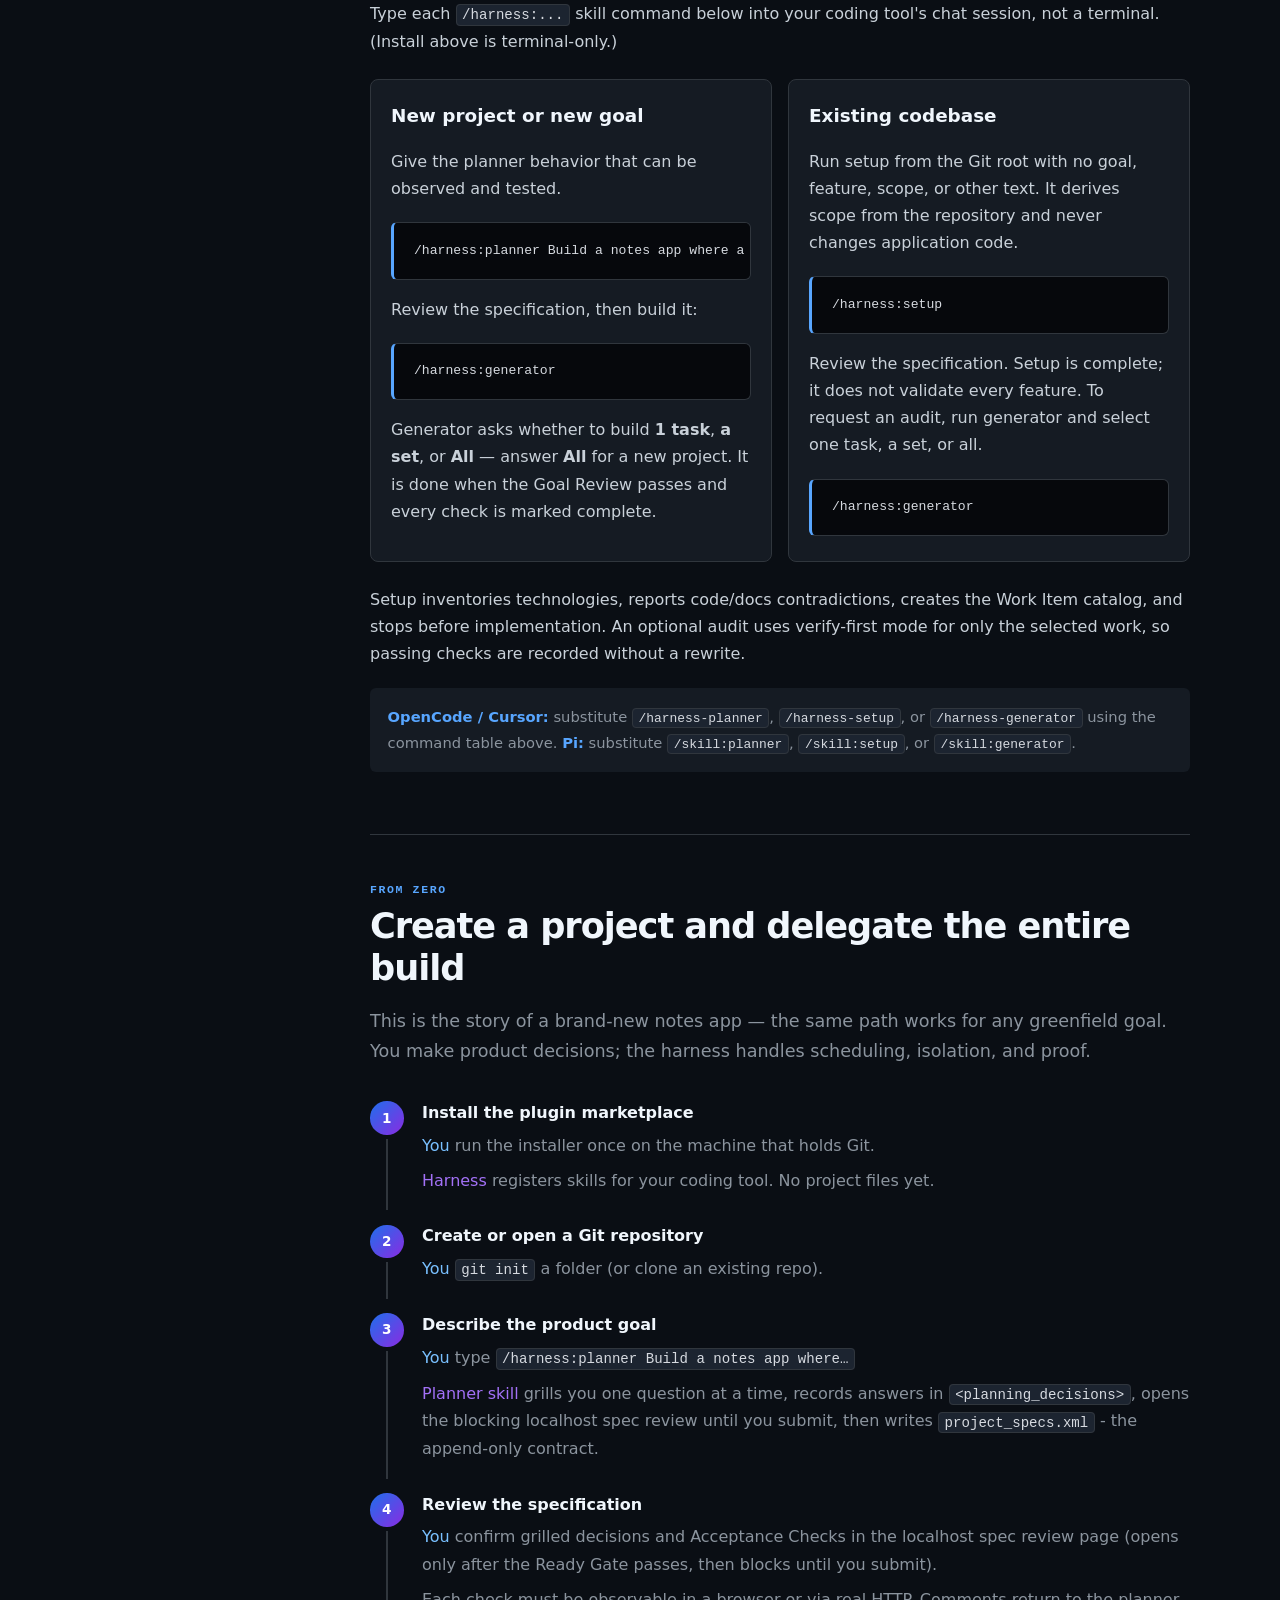
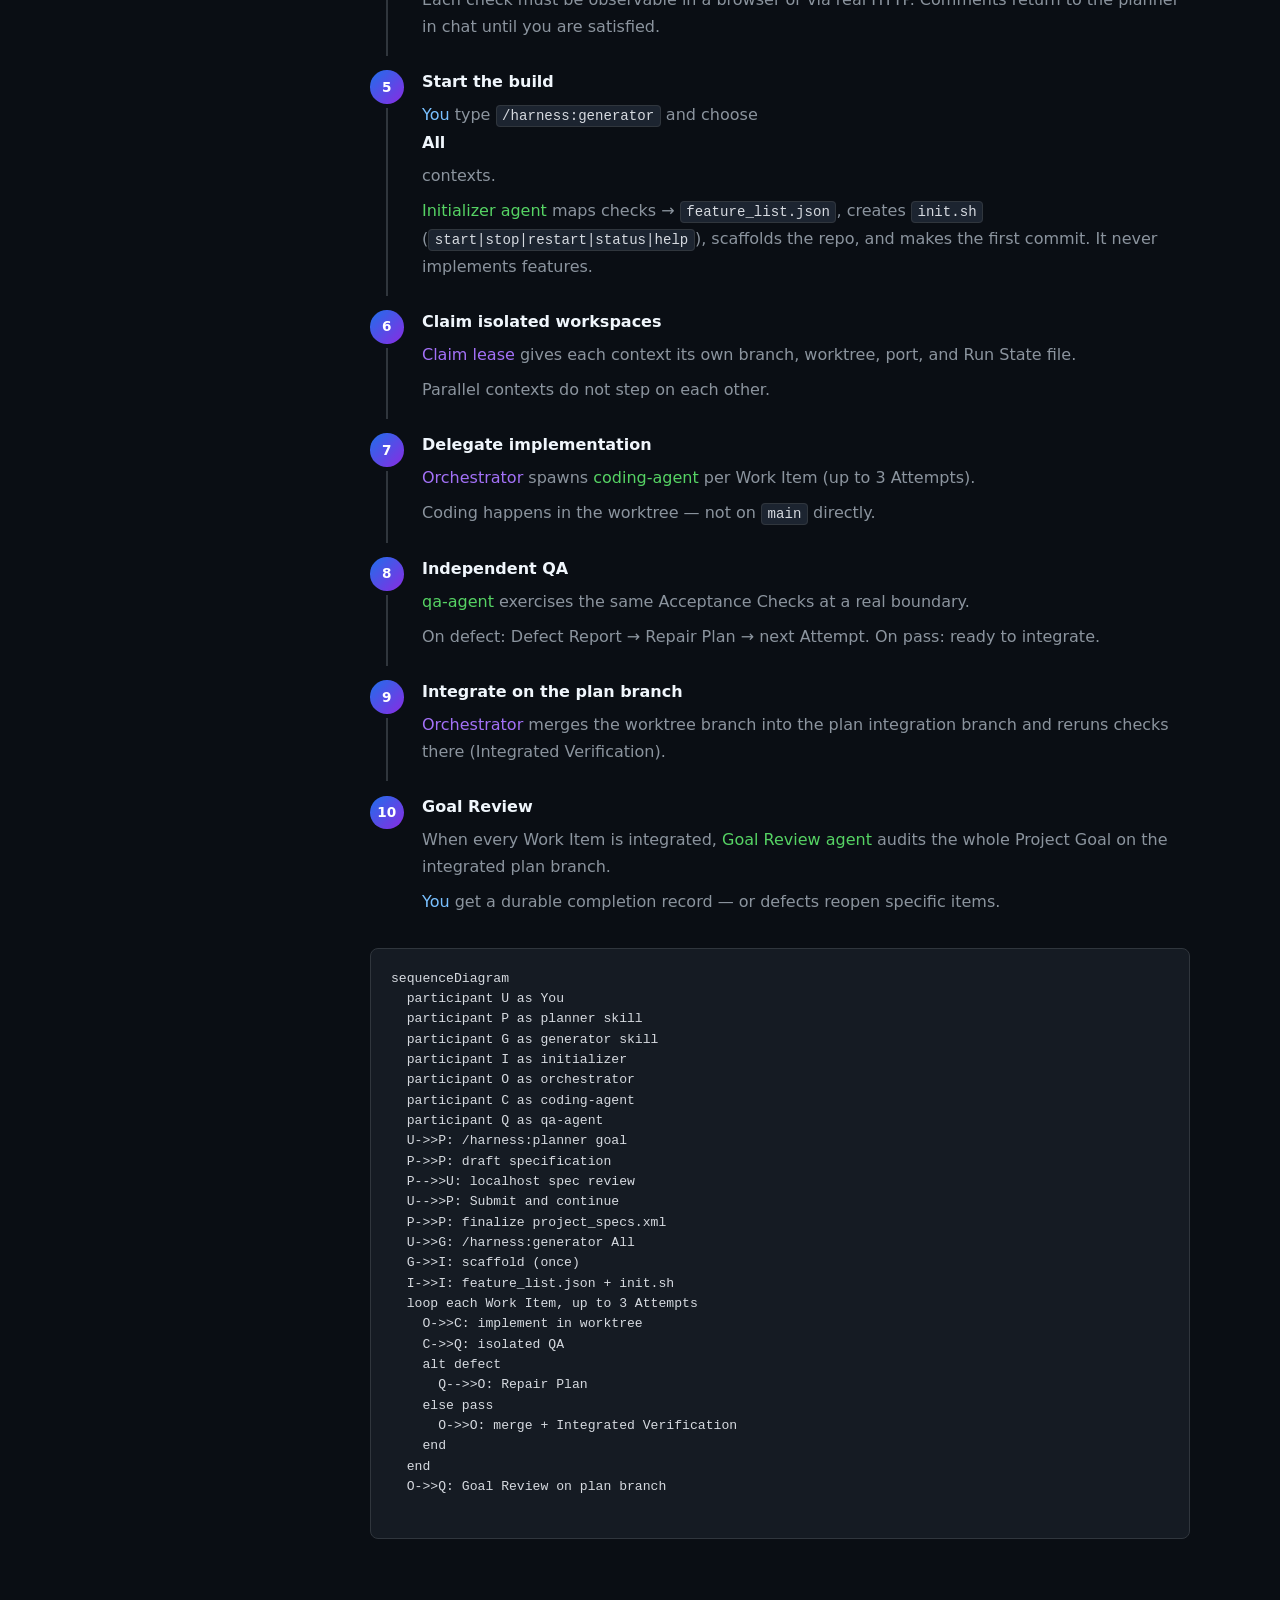
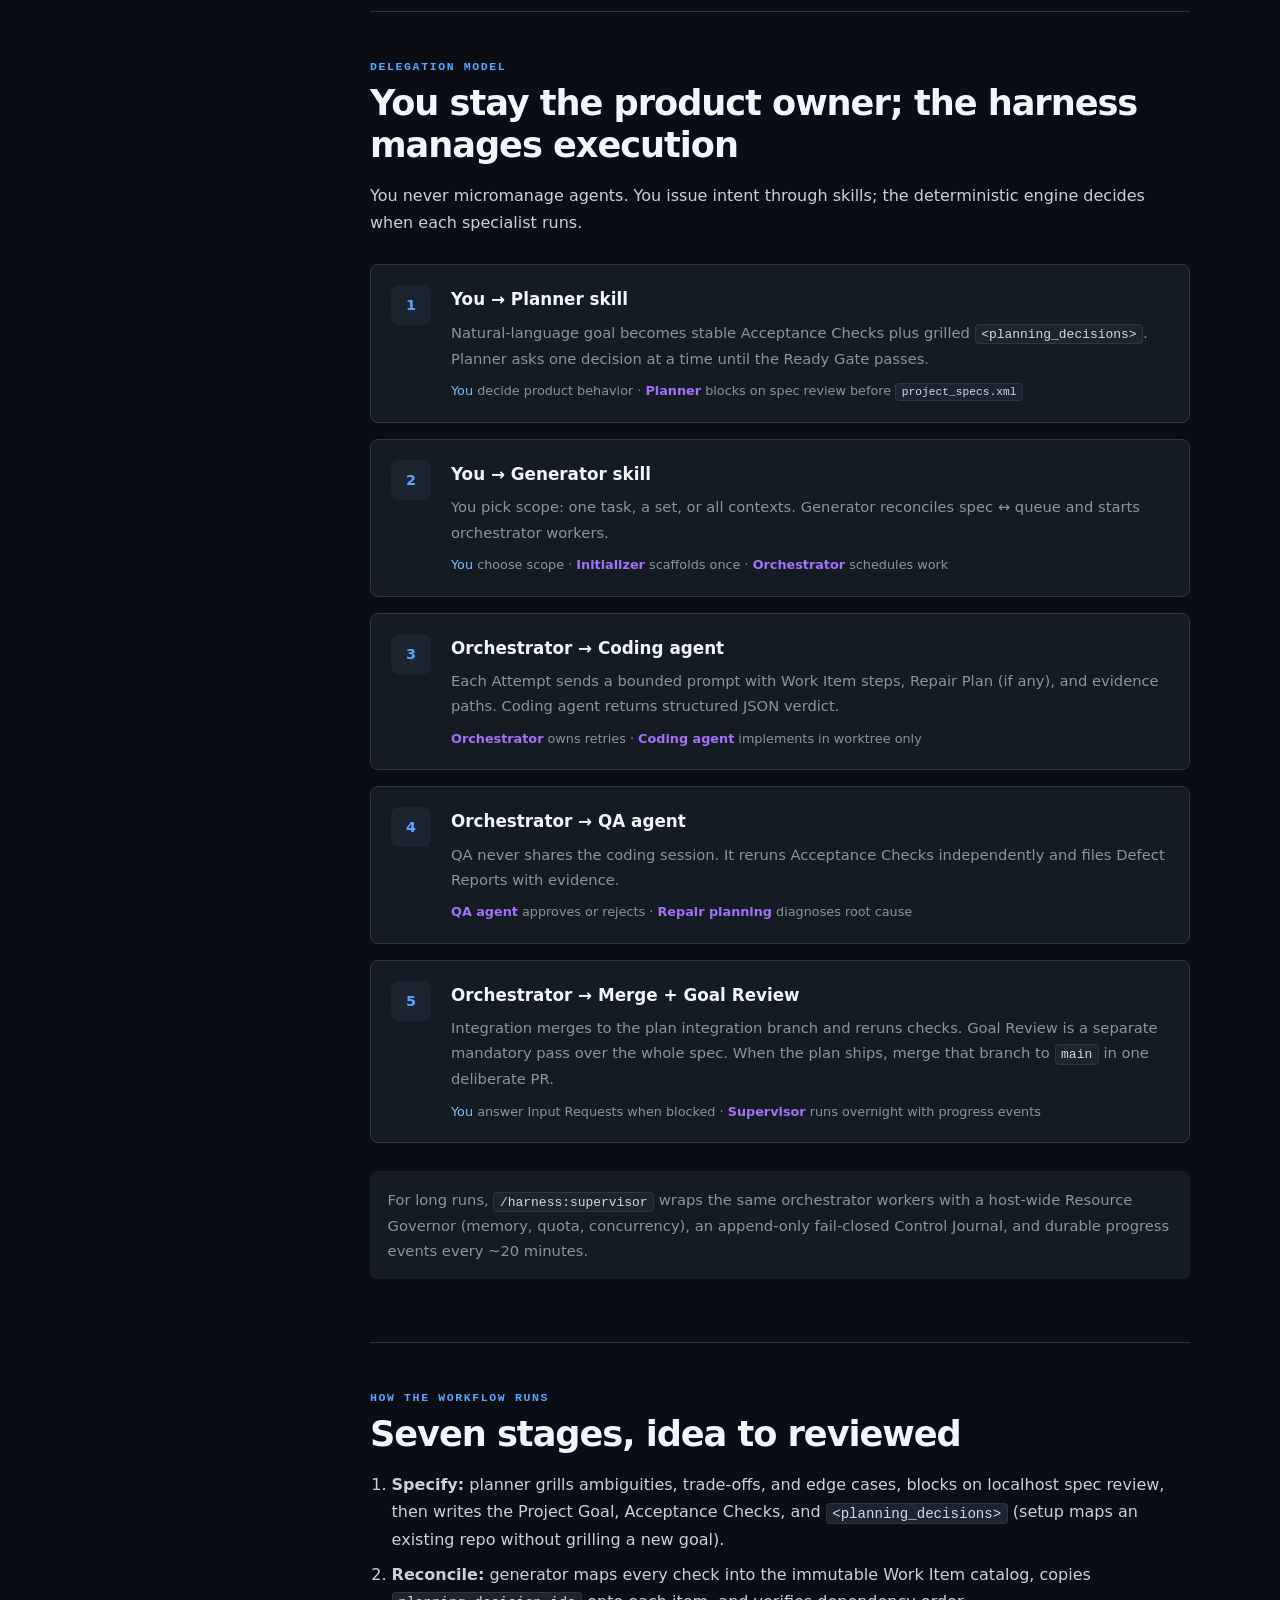
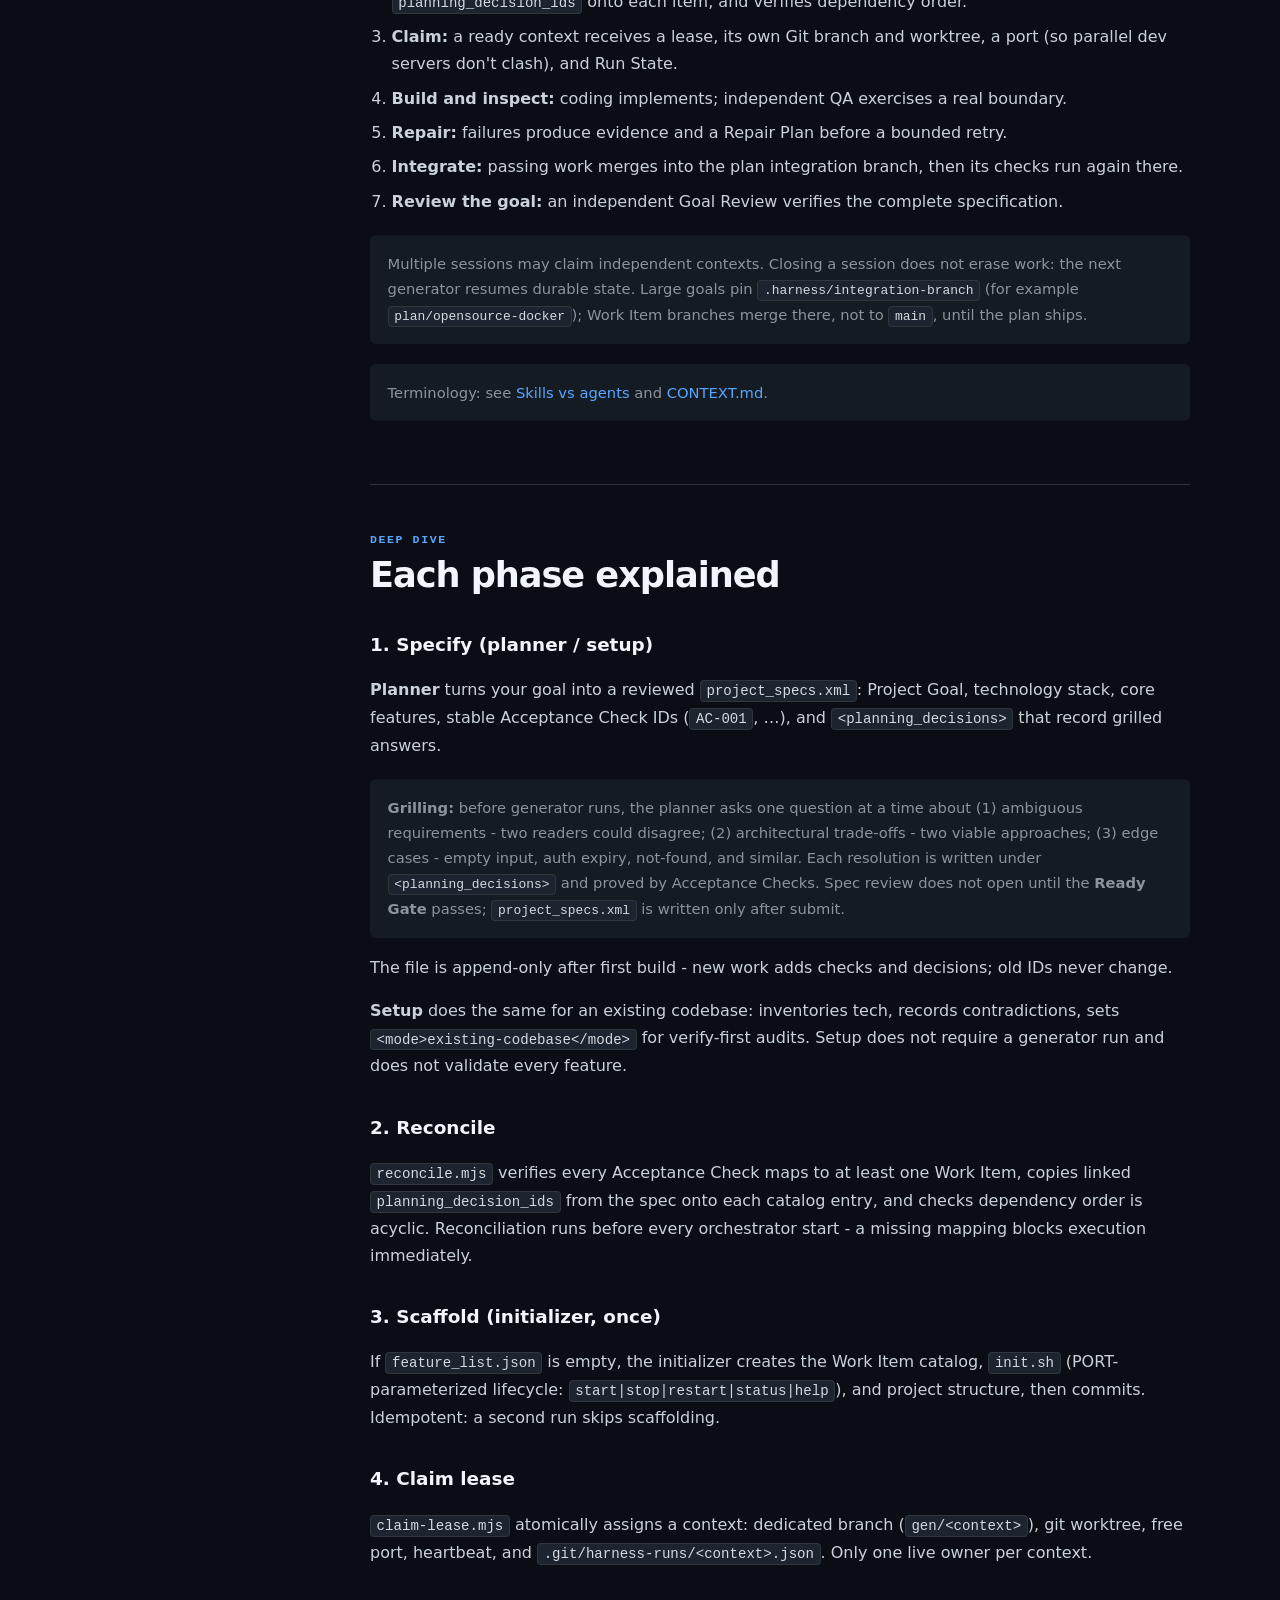
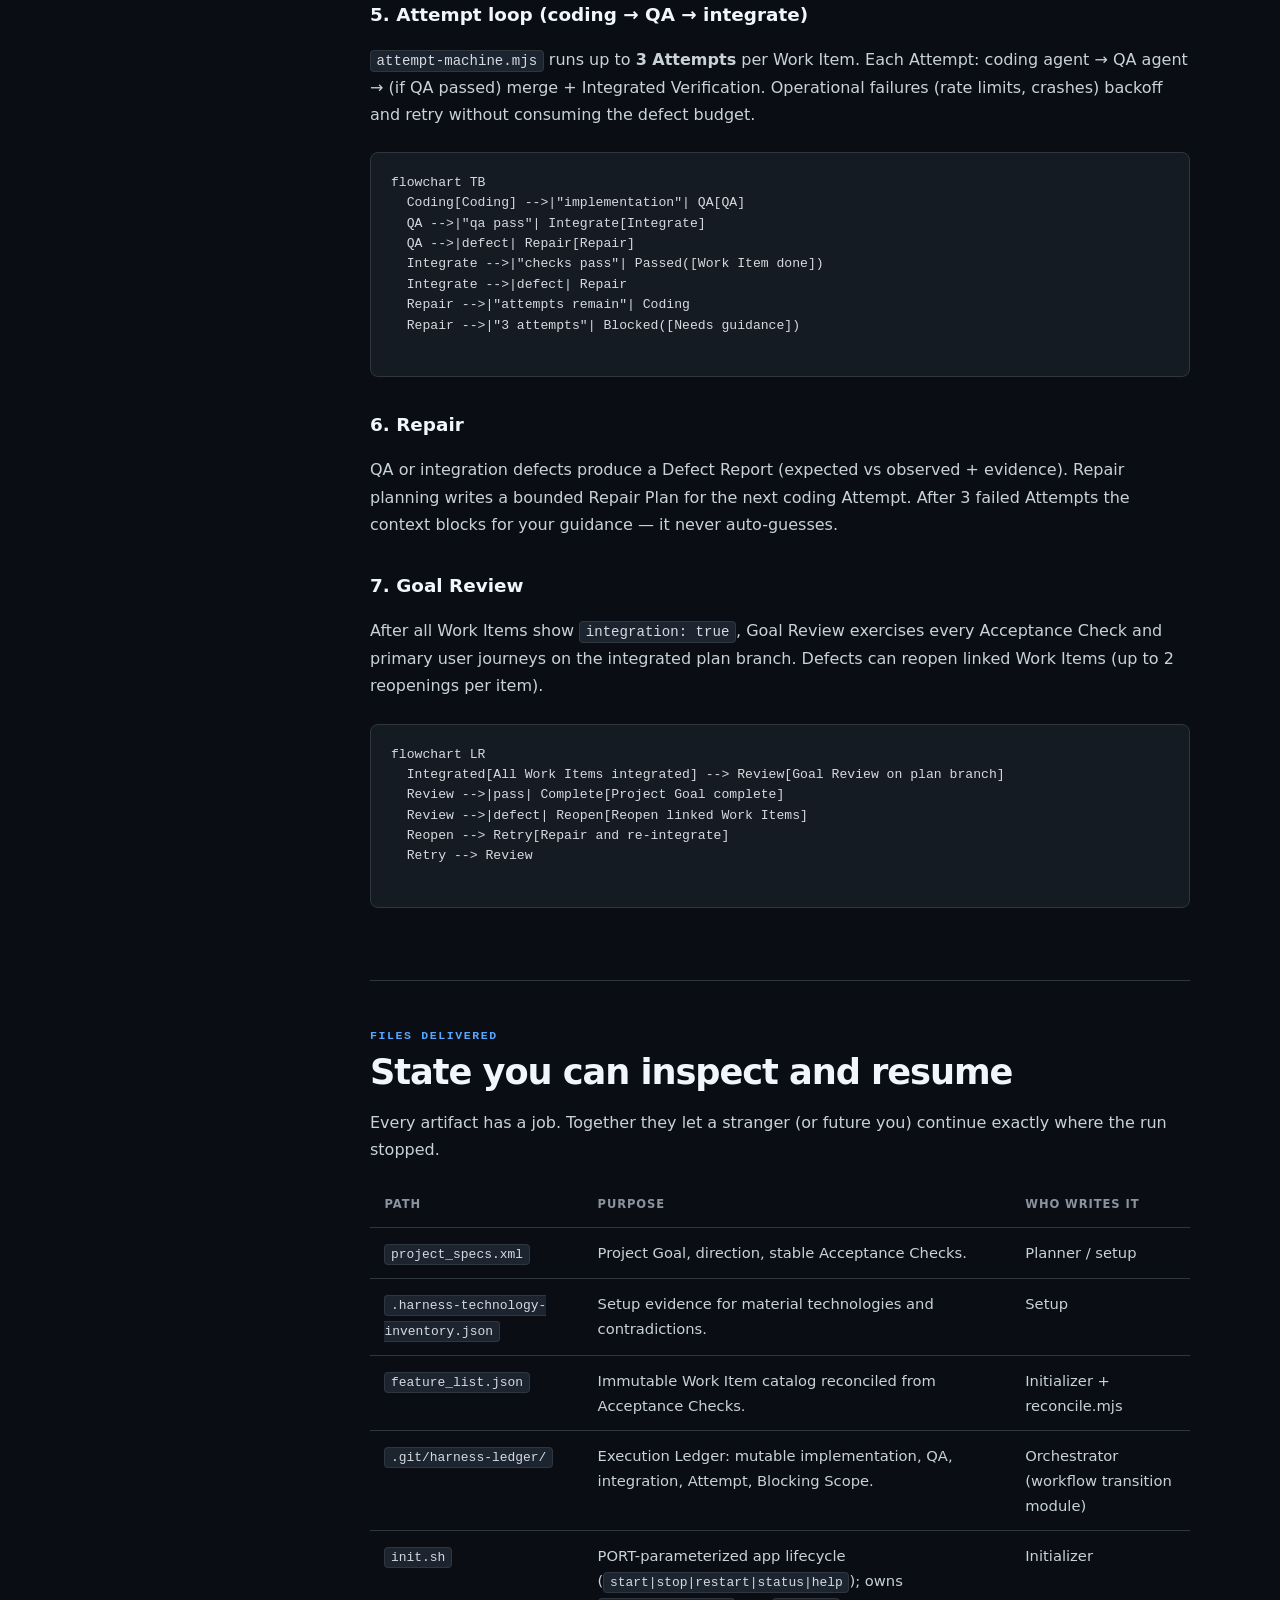
==== commit d5146b3f: "fix(installer): limit interactive scope menu to user vs project Keep --scope local as a Claude-only " ====
--- a/site/index.html
+++ b/site/index.html
@@ -250,7 +250,7 @@
           <p>The curl one-liner fetches the installer from <code>main</code>, then stages the <strong>latest GitHub Release tag</strong>.
             Override with <code>VERSION=vX.Y.Z</code> or <code>--version vX.Y.Z</code> (for example <code>v3.0.0</code>).
             A local checkout of this repository installs from the working tree.</p>
-          <p>Interactively the installer asks for install scope first (<code>user</code> global vs <code>project</code> folder; <code>local</code> when Claude is detected), then offers only detected hosts compatible with that scope, then a checklist of compatible modules. Requires <code>jq</code> (not auto-installed).</p>
+          <p>Interactively the installer asks for install scope first (<code>user</code> global vs <code>project</code> folder), then offers only detected hosts compatible with that scope, then a checklist of compatible modules. Requires <code>jq</code> (not auto-installed).</p>
           <p>Native Windows users can run <a href="https://github.com/vinicius91carvalho/harness-engineering/blob/main/install.ps1"><code>install.ps1</code></a>. Re-running either installer refreshes installed content safely.</p>
           <div class="output"><strong>Verify</strong><code>node --version</code><code>claude --version</code><code>codex --version</code><code>opencode --version</code><code>pi --version</code></div>
         </section>
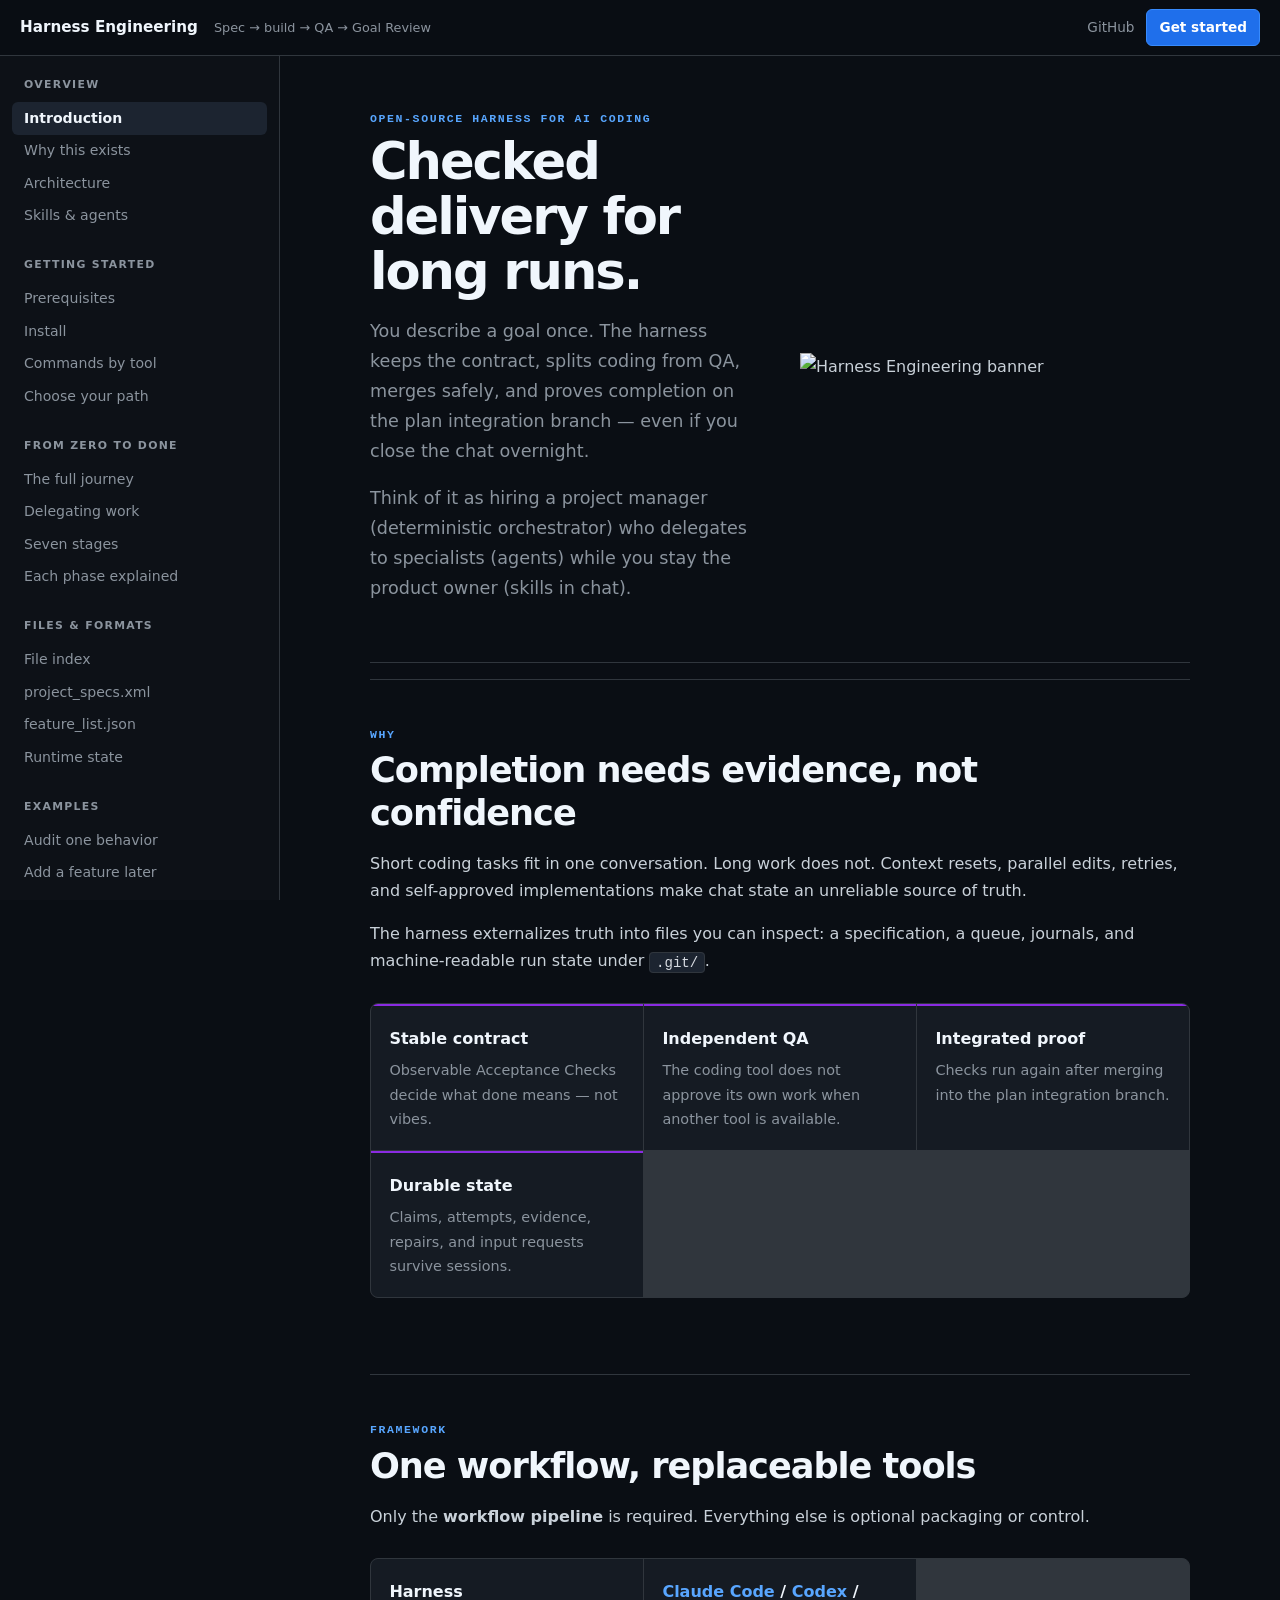
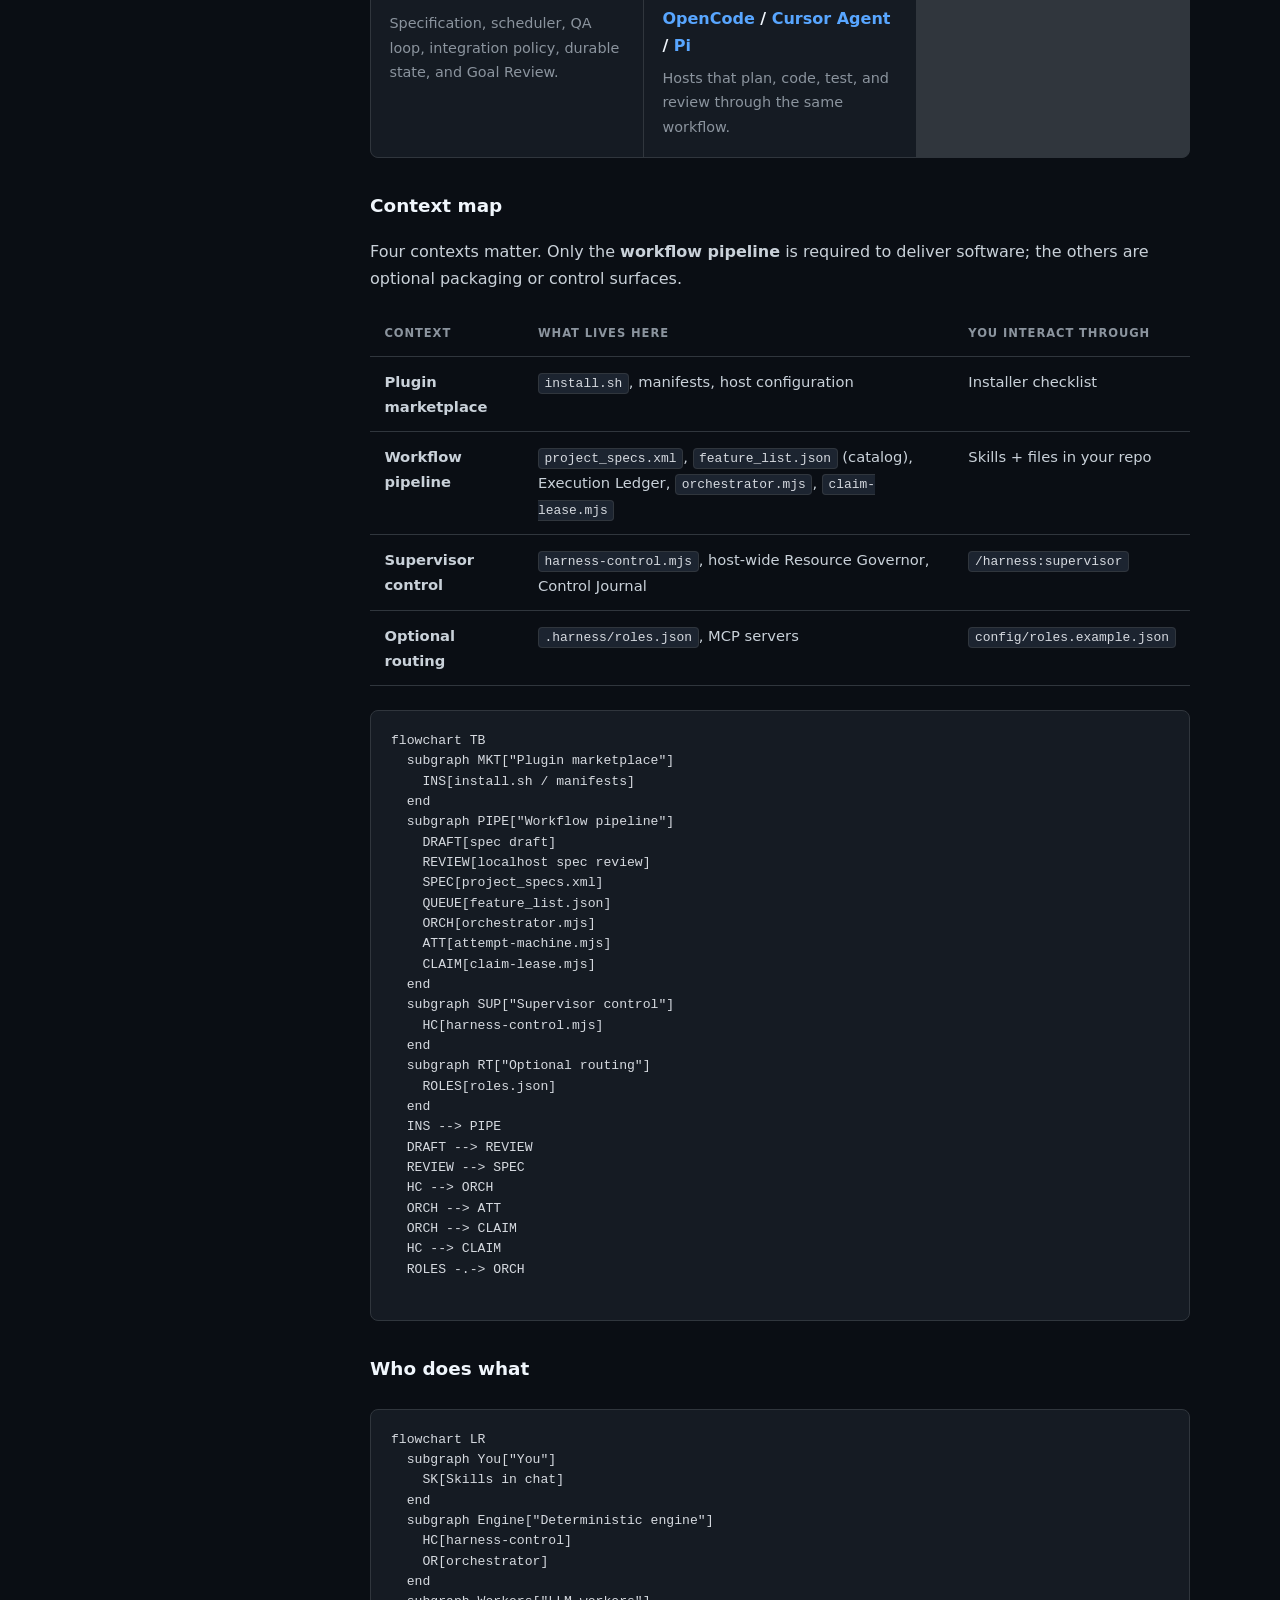
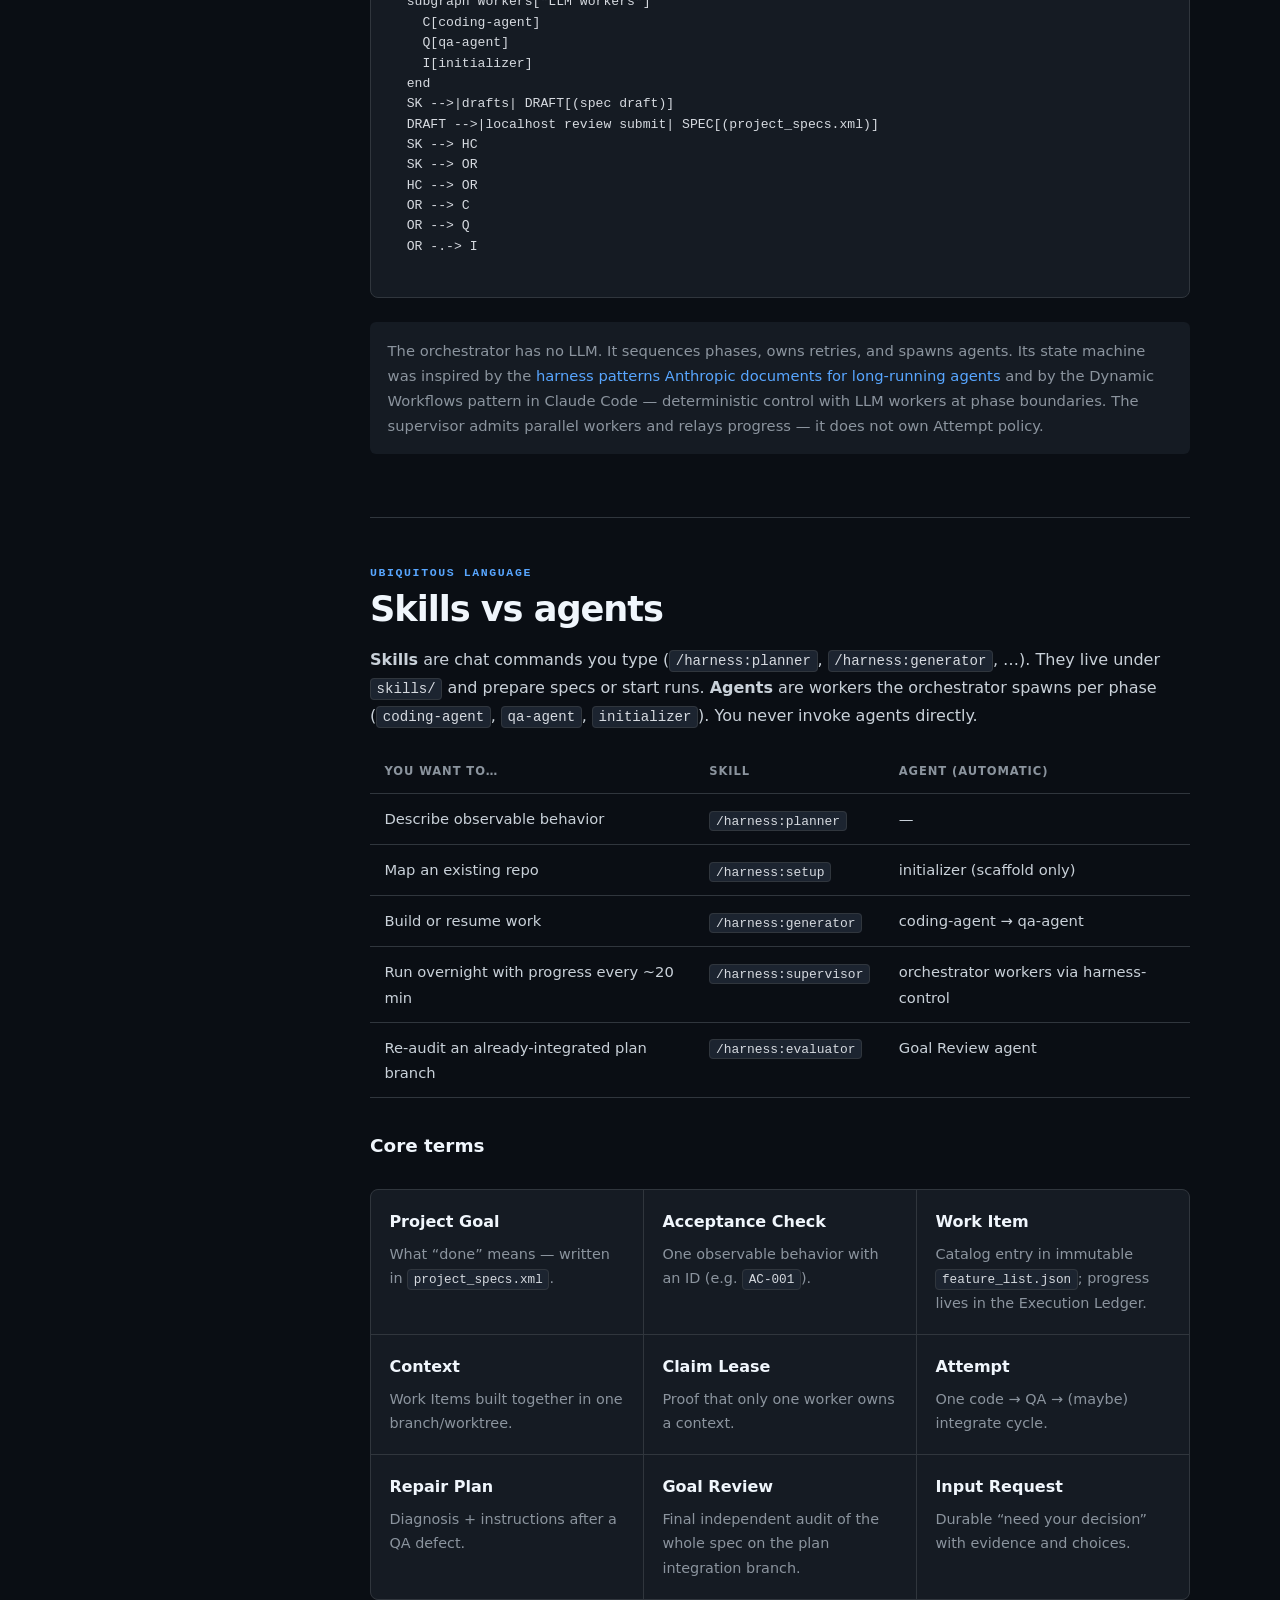
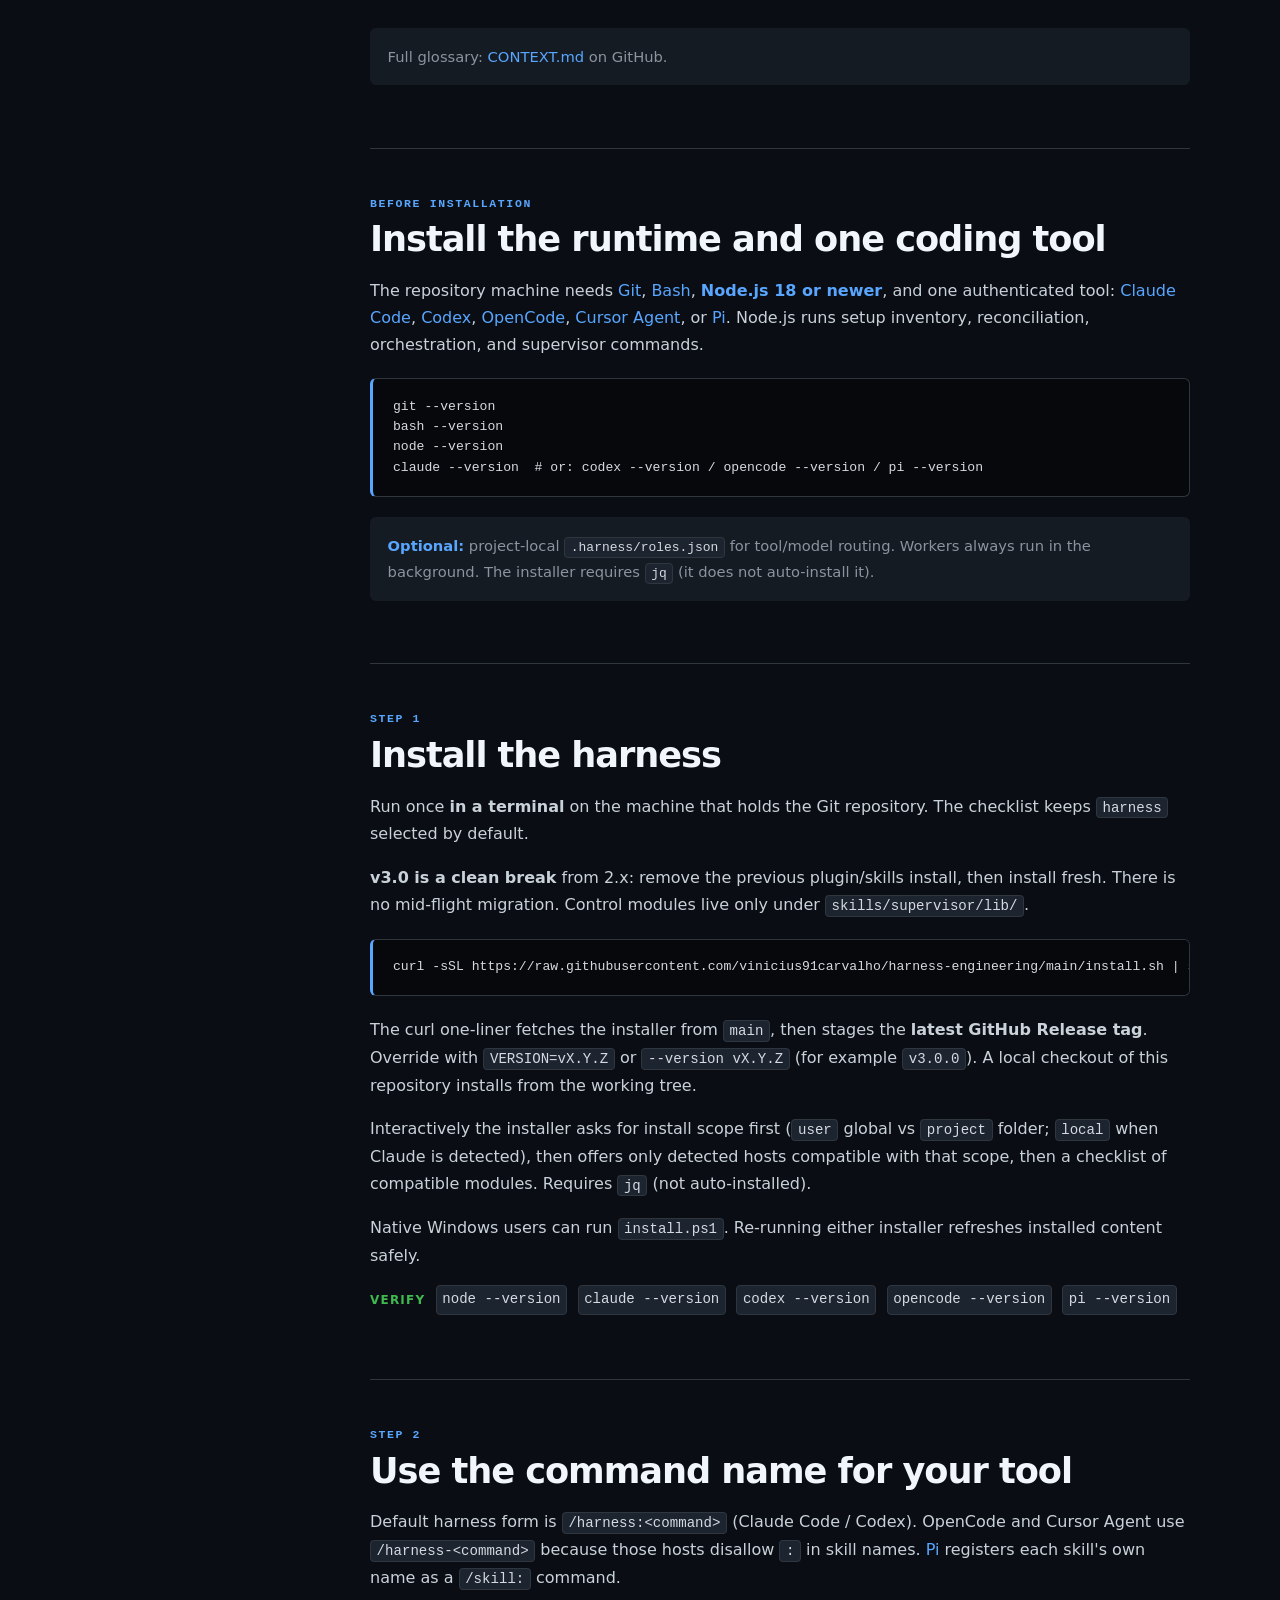
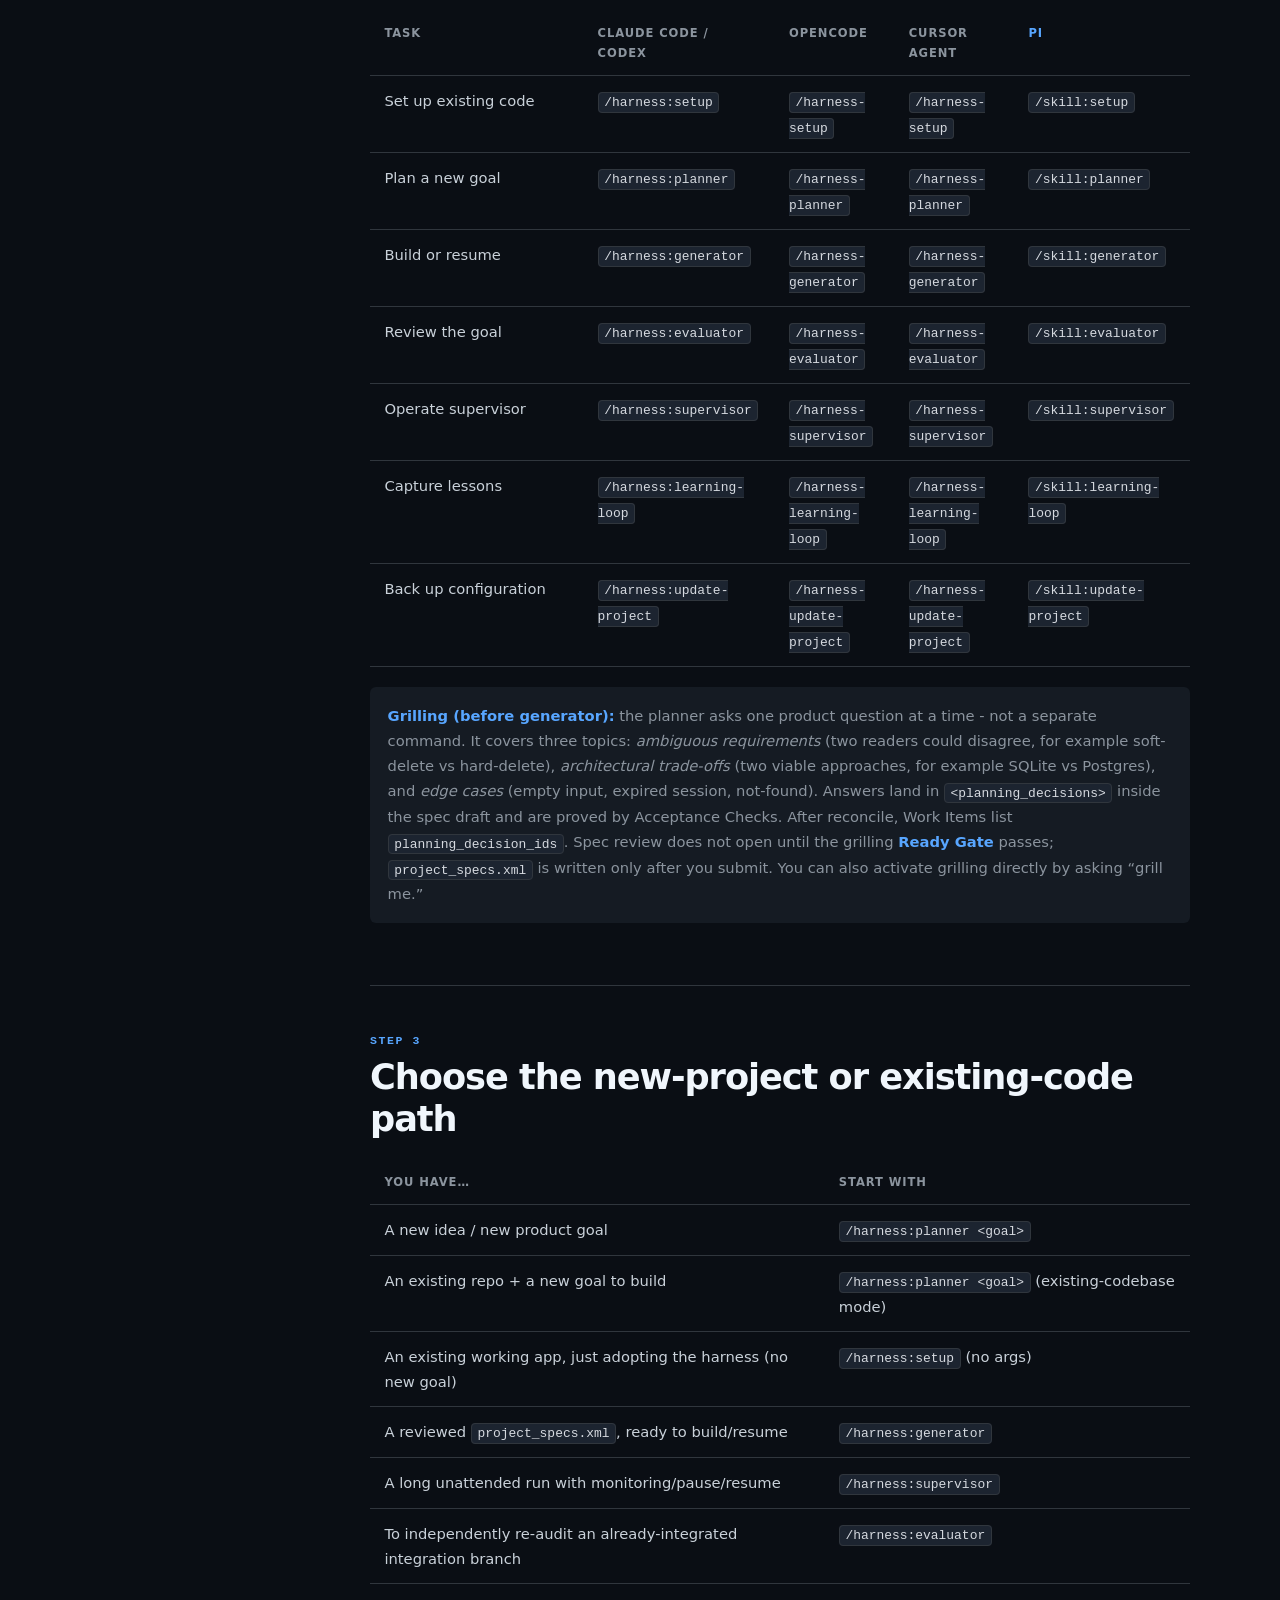
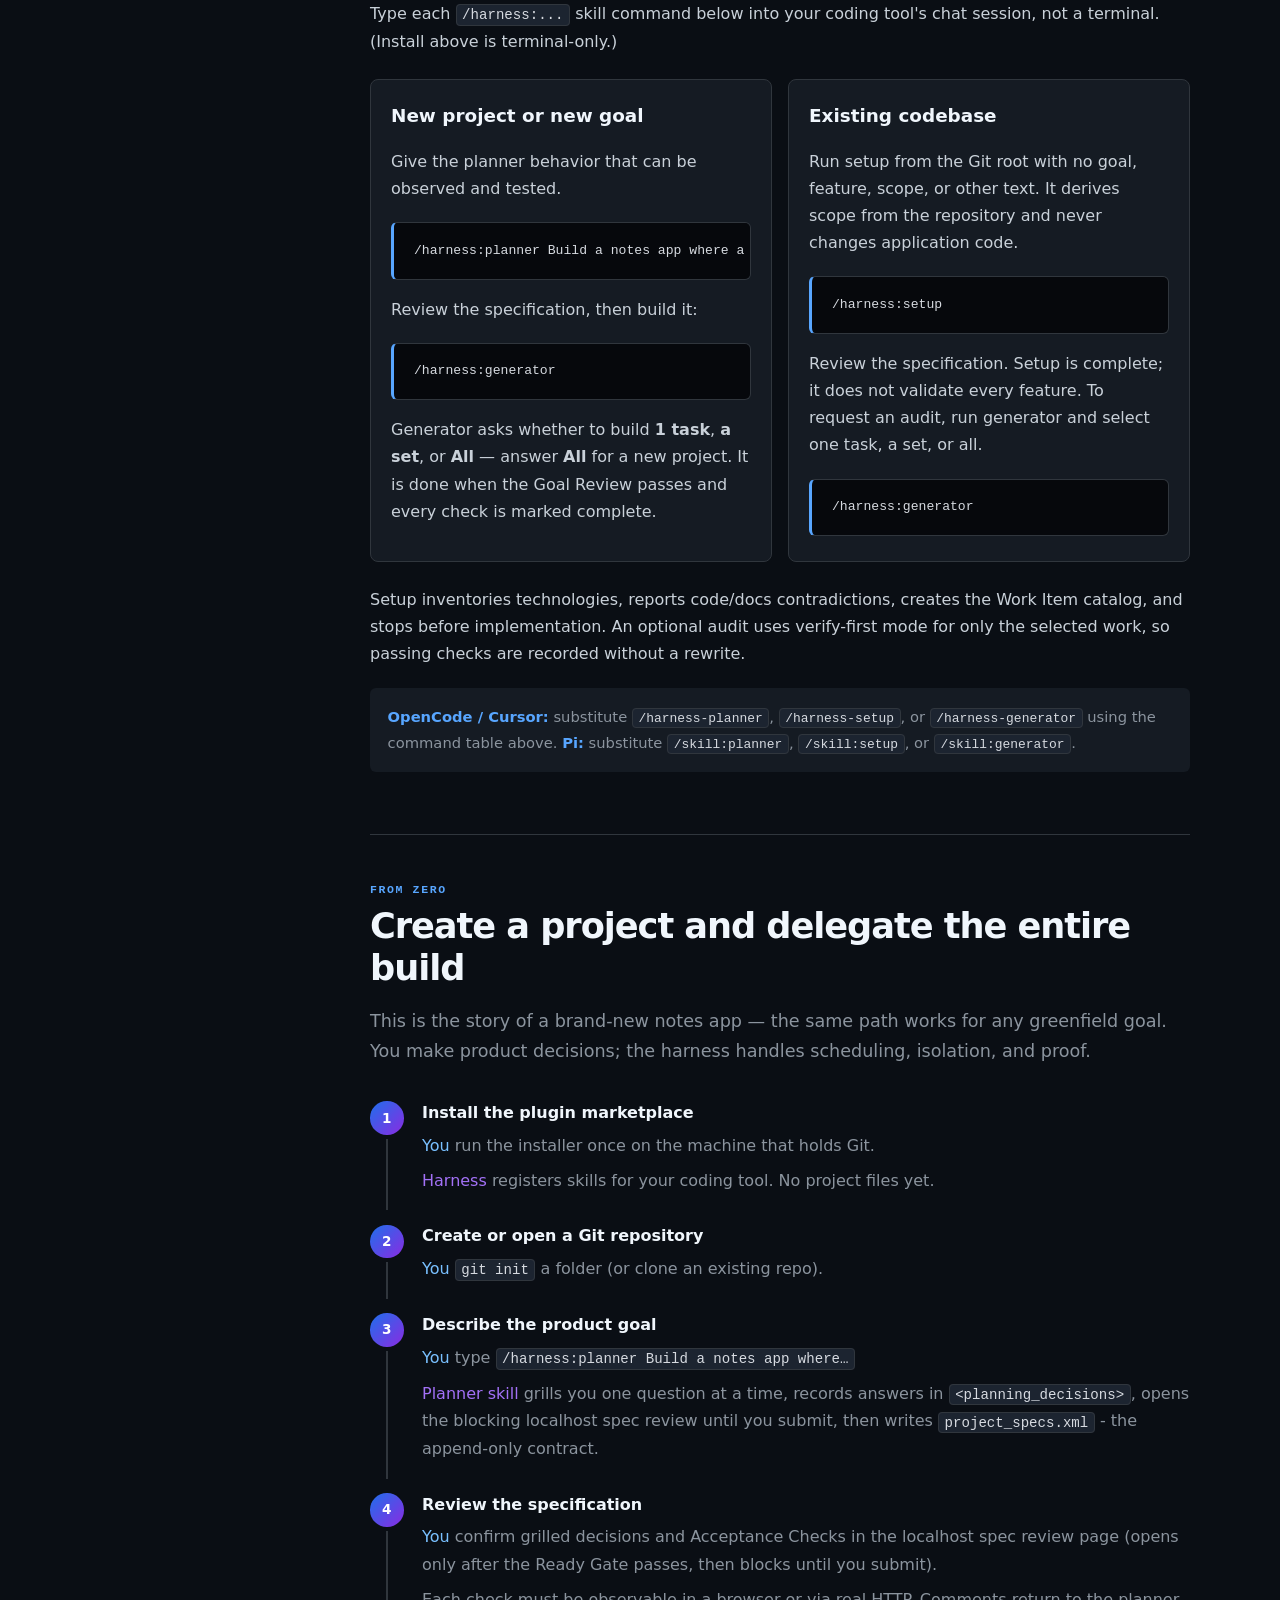
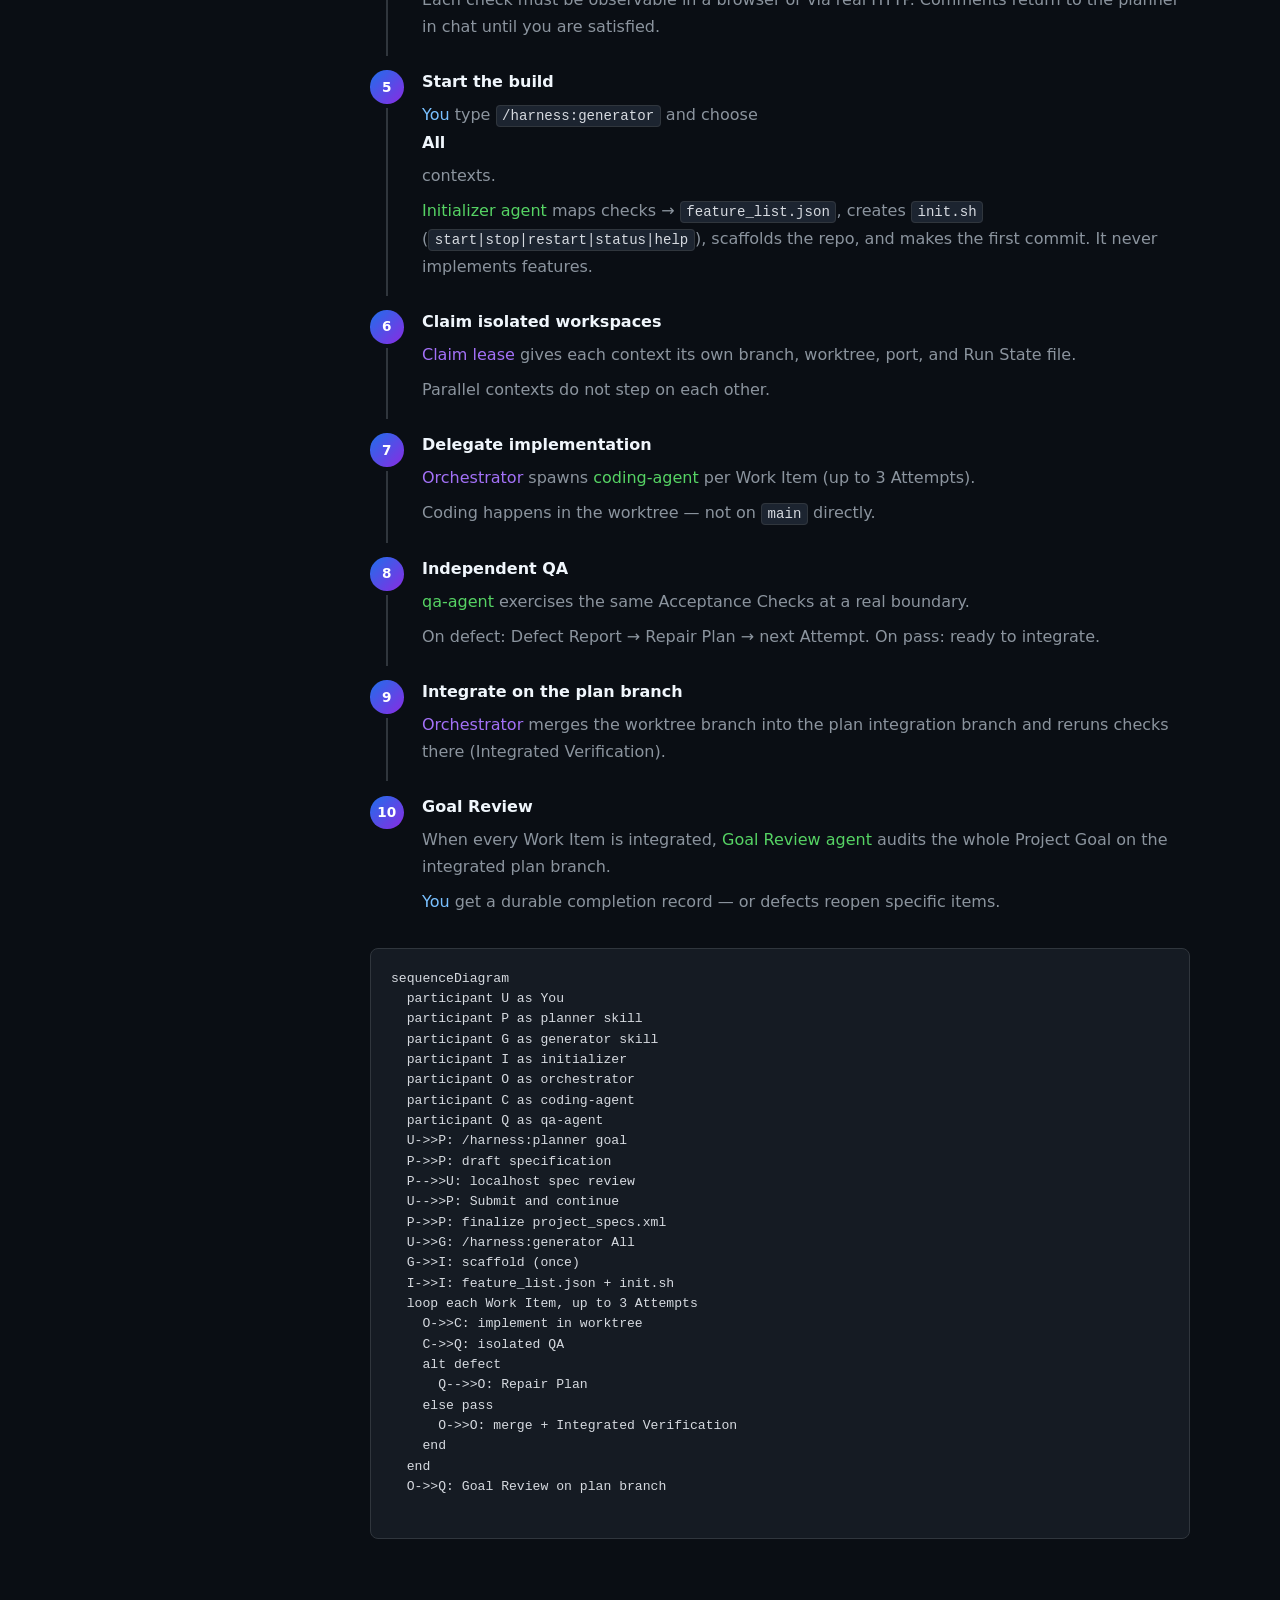
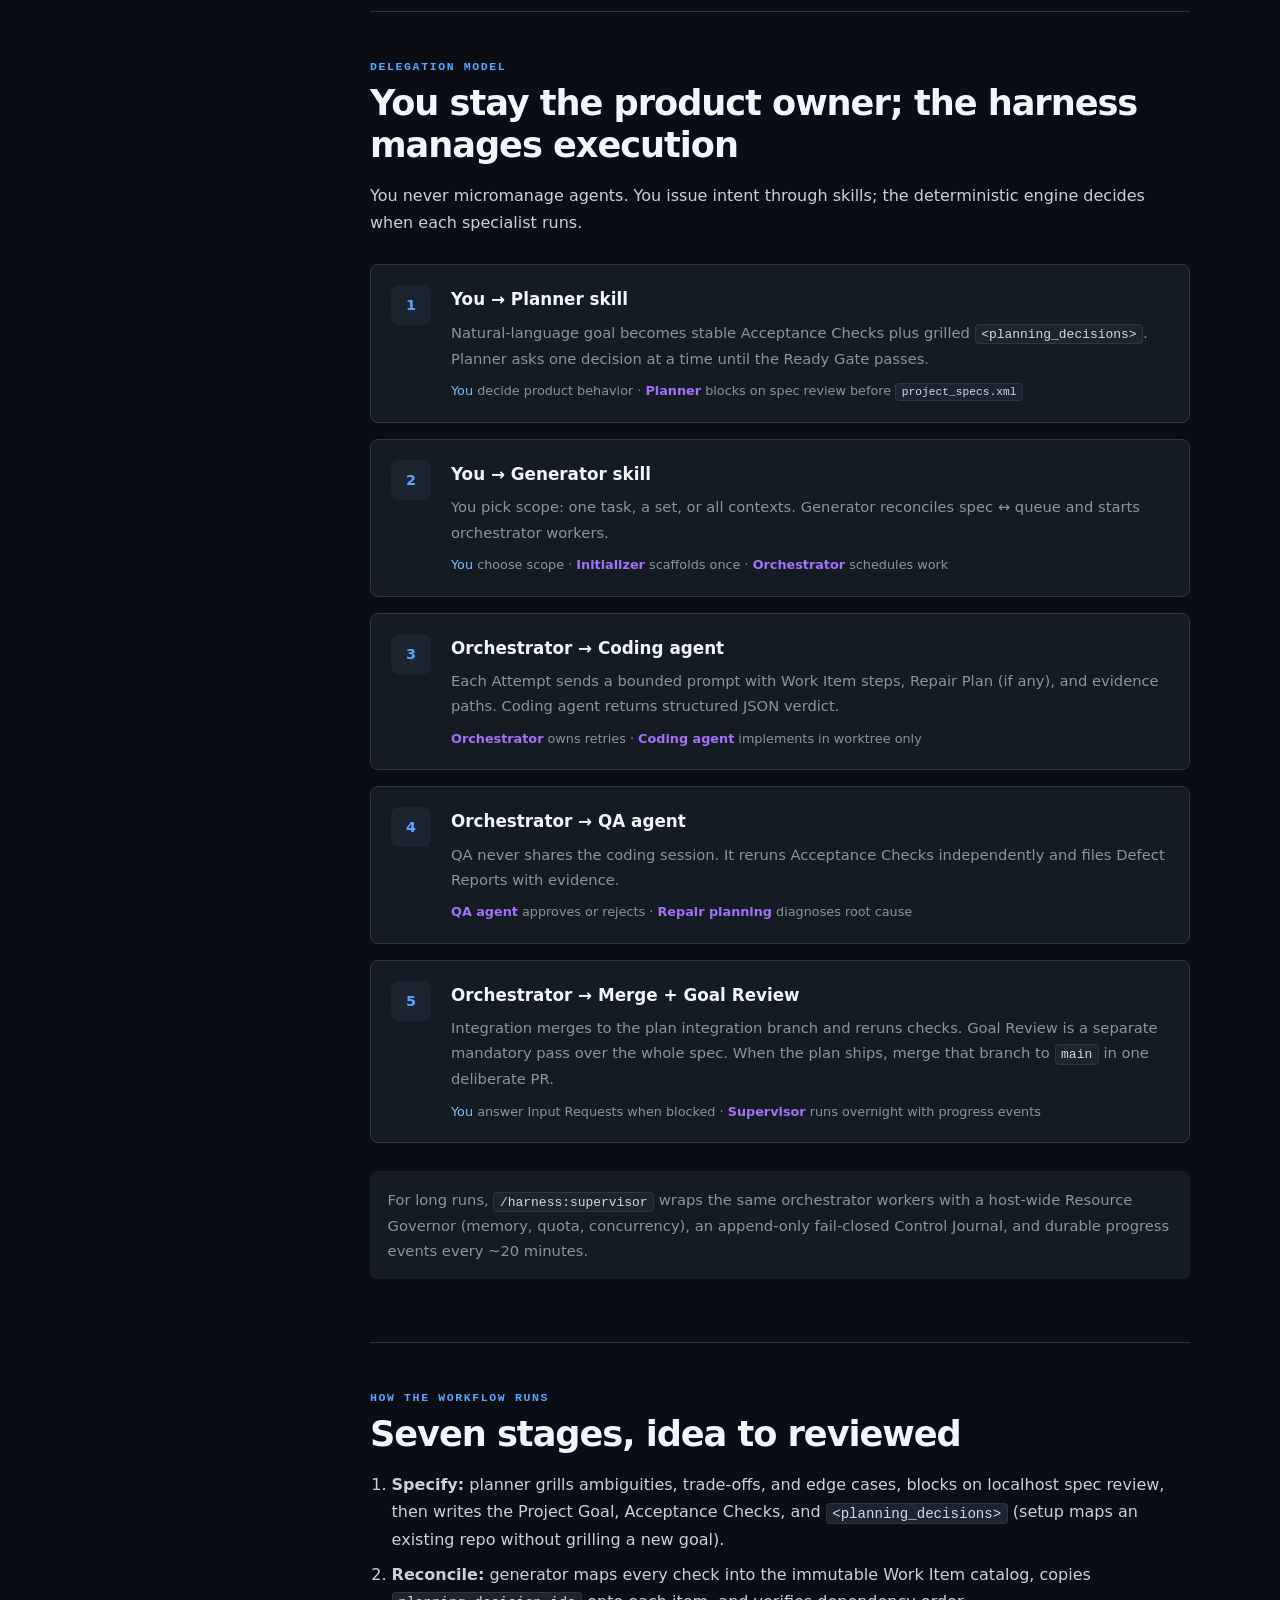
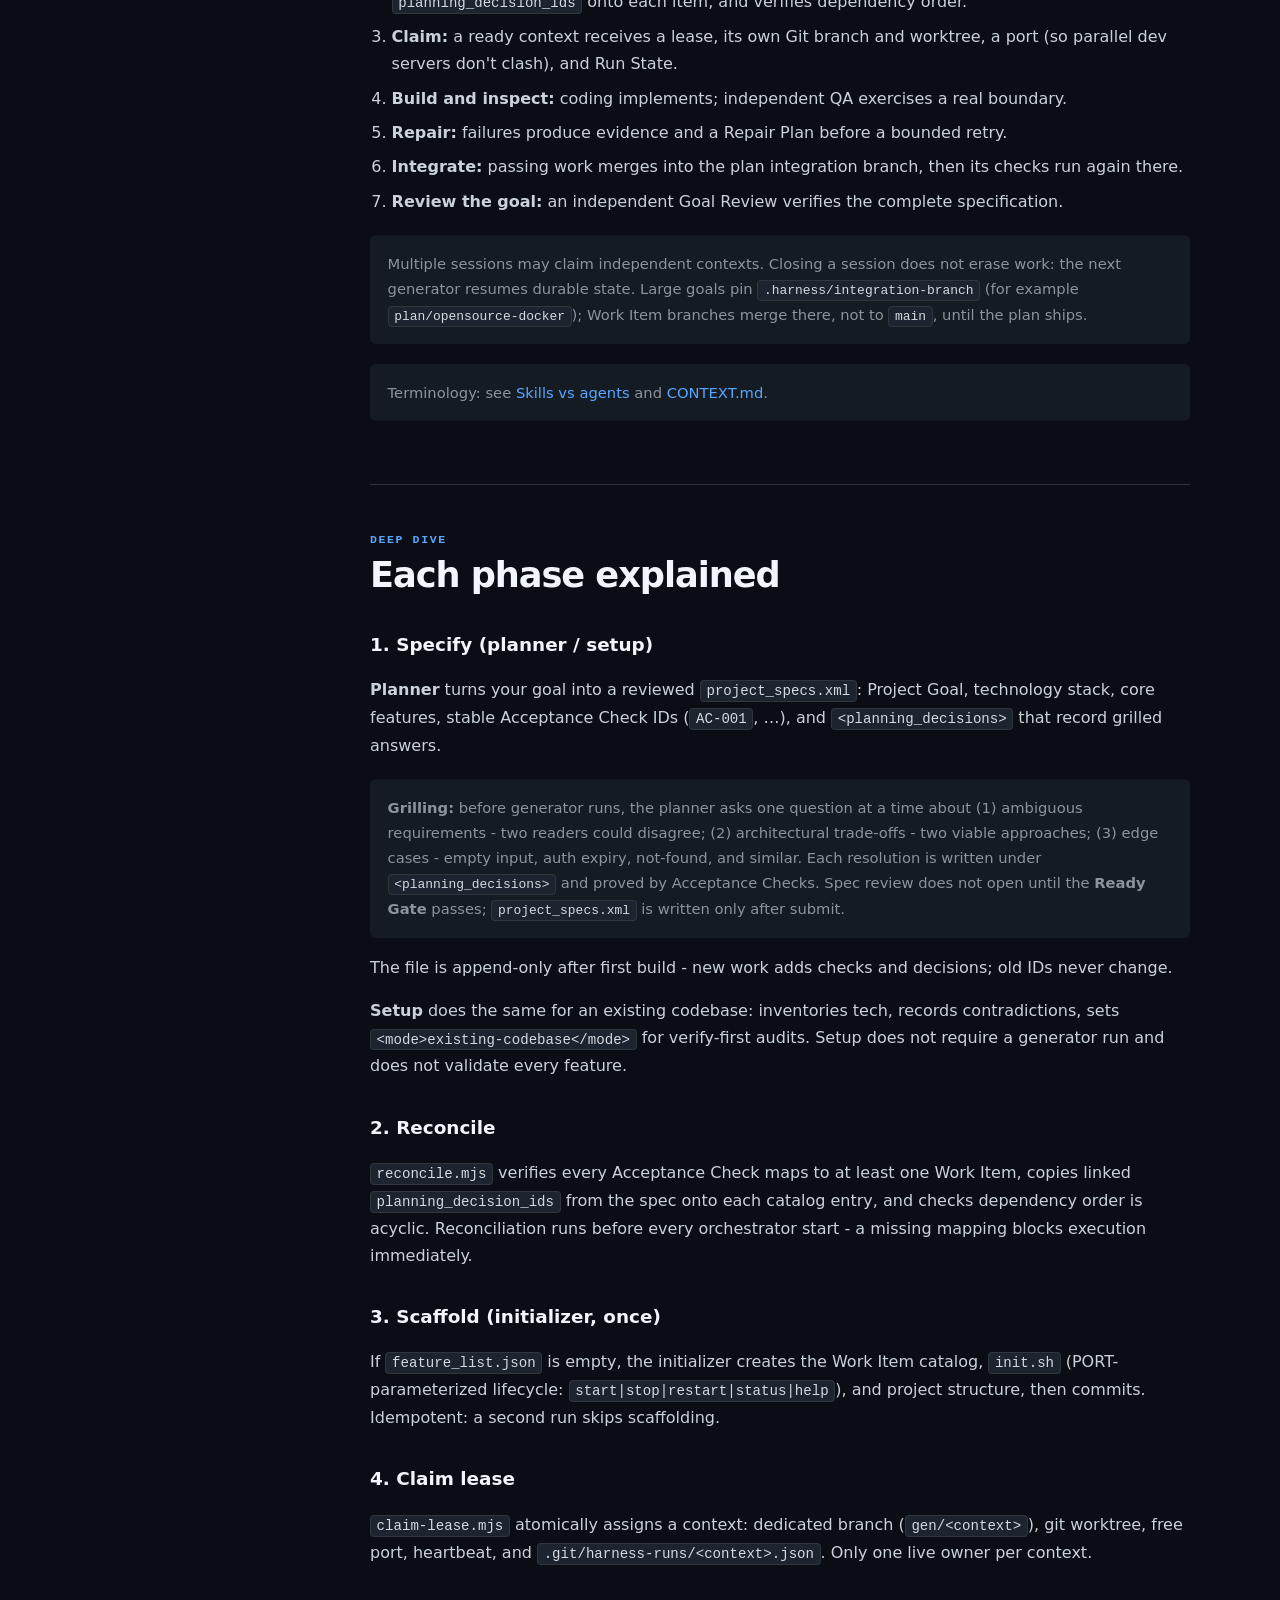
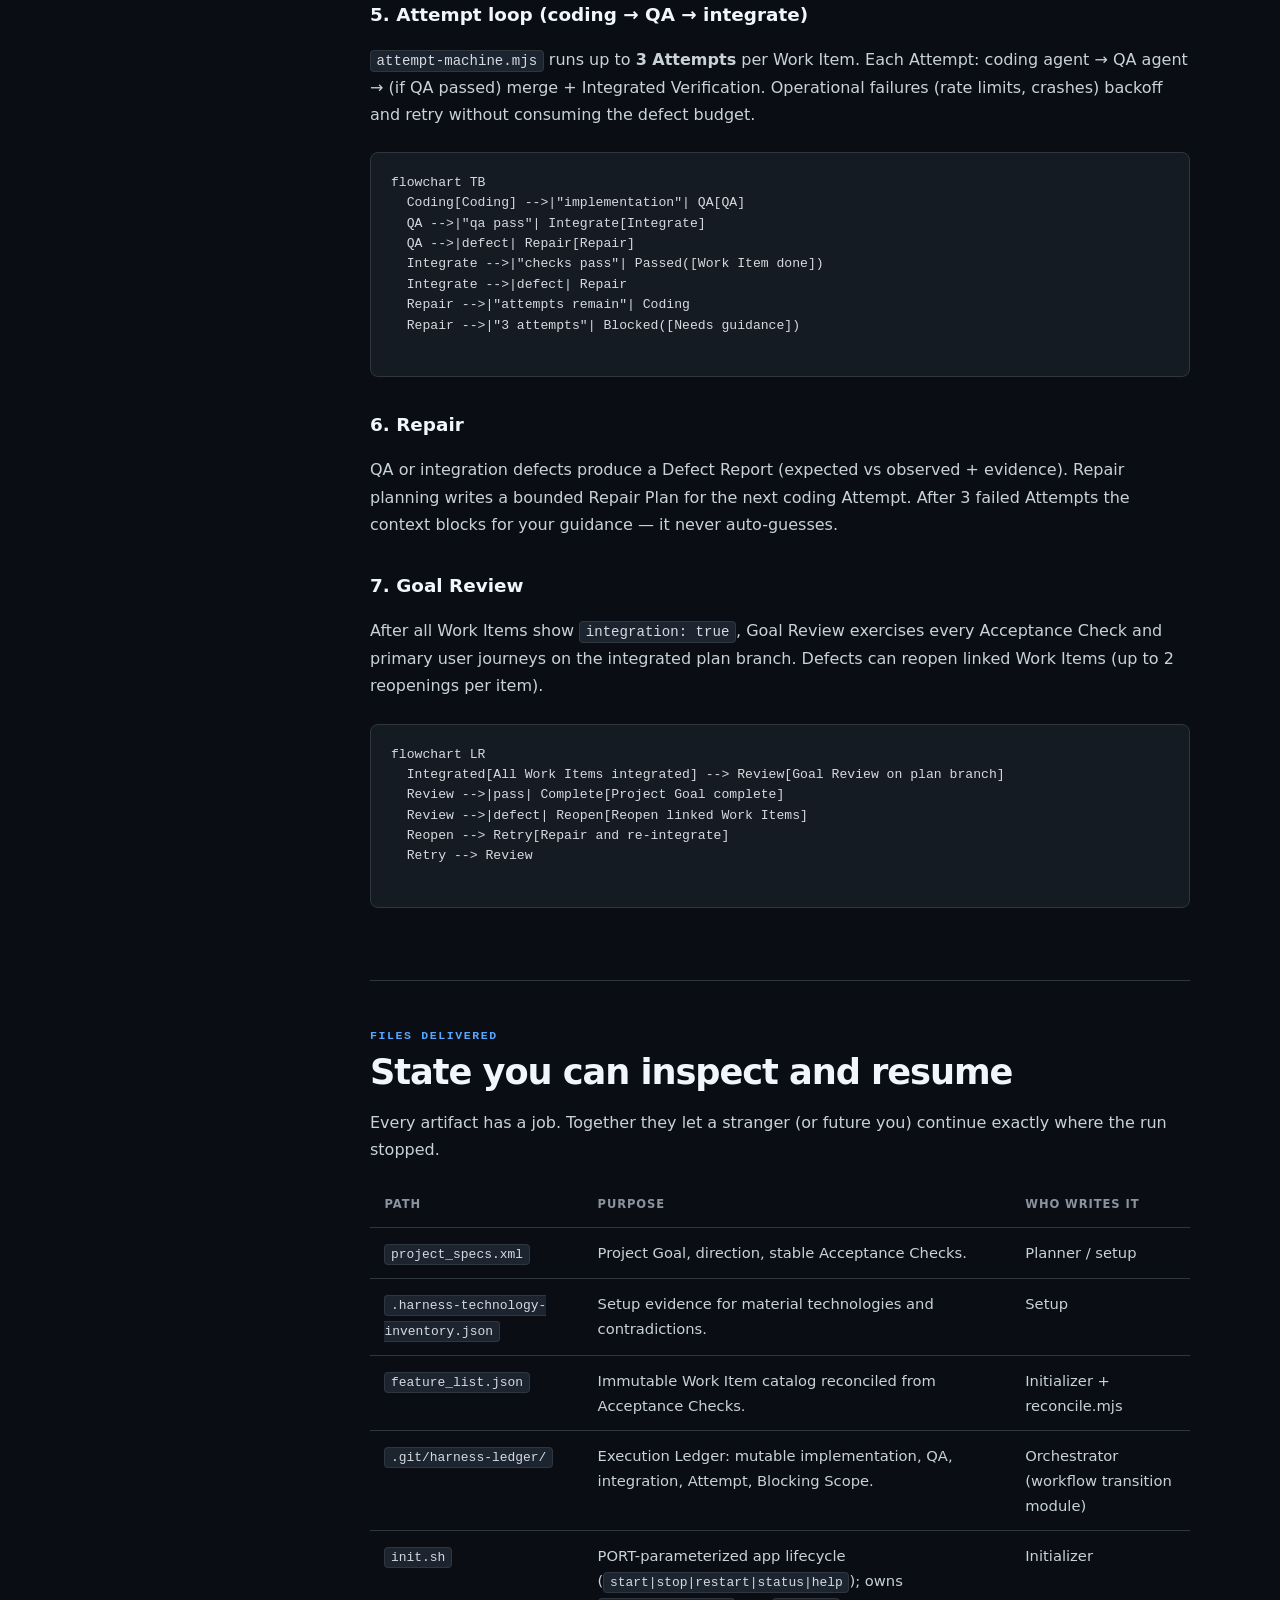
==== commit 4ee1e307: "revert: restore Claude local option in interactive scope menu The user/project scope question alread" ====
--- a/site/index.html
+++ b/site/index.html
@@ -250,7 +250,7 @@
           <p>The curl one-liner fetches the installer from <code>main</code>, then stages the <strong>latest GitHub Release tag</strong>.
             Override with <code>VERSION=vX.Y.Z</code> or <code>--version vX.Y.Z</code> (for example <code>v3.0.0</code>).
             A local checkout of this repository installs from the working tree.</p>
-          <p>Interactively the installer asks for install scope first (<code>user</code> global vs <code>project</code> folder), then offers only detected hosts compatible with that scope, then a checklist of compatible modules. Requires <code>jq</code> (not auto-installed).</p>
+          <p>Interactively the installer asks for install scope first (<code>user</code> global vs <code>project</code> folder; <code>local</code> when Claude is detected), then offers only detected hosts compatible with that scope, then a checklist of compatible modules. Requires <code>jq</code> (not auto-installed).</p>
           <p>Native Windows users can run <a href="https://github.com/vinicius91carvalho/harness-engineering/blob/main/install.ps1"><code>install.ps1</code></a>. Re-running either installer refreshes installed content safely.</p>
           <div class="output"><strong>Verify</strong><code>node --version</code><code>claude --version</code><code>codex --version</code><code>opencode --version</code><code>pi --version</code></div>
         </section>
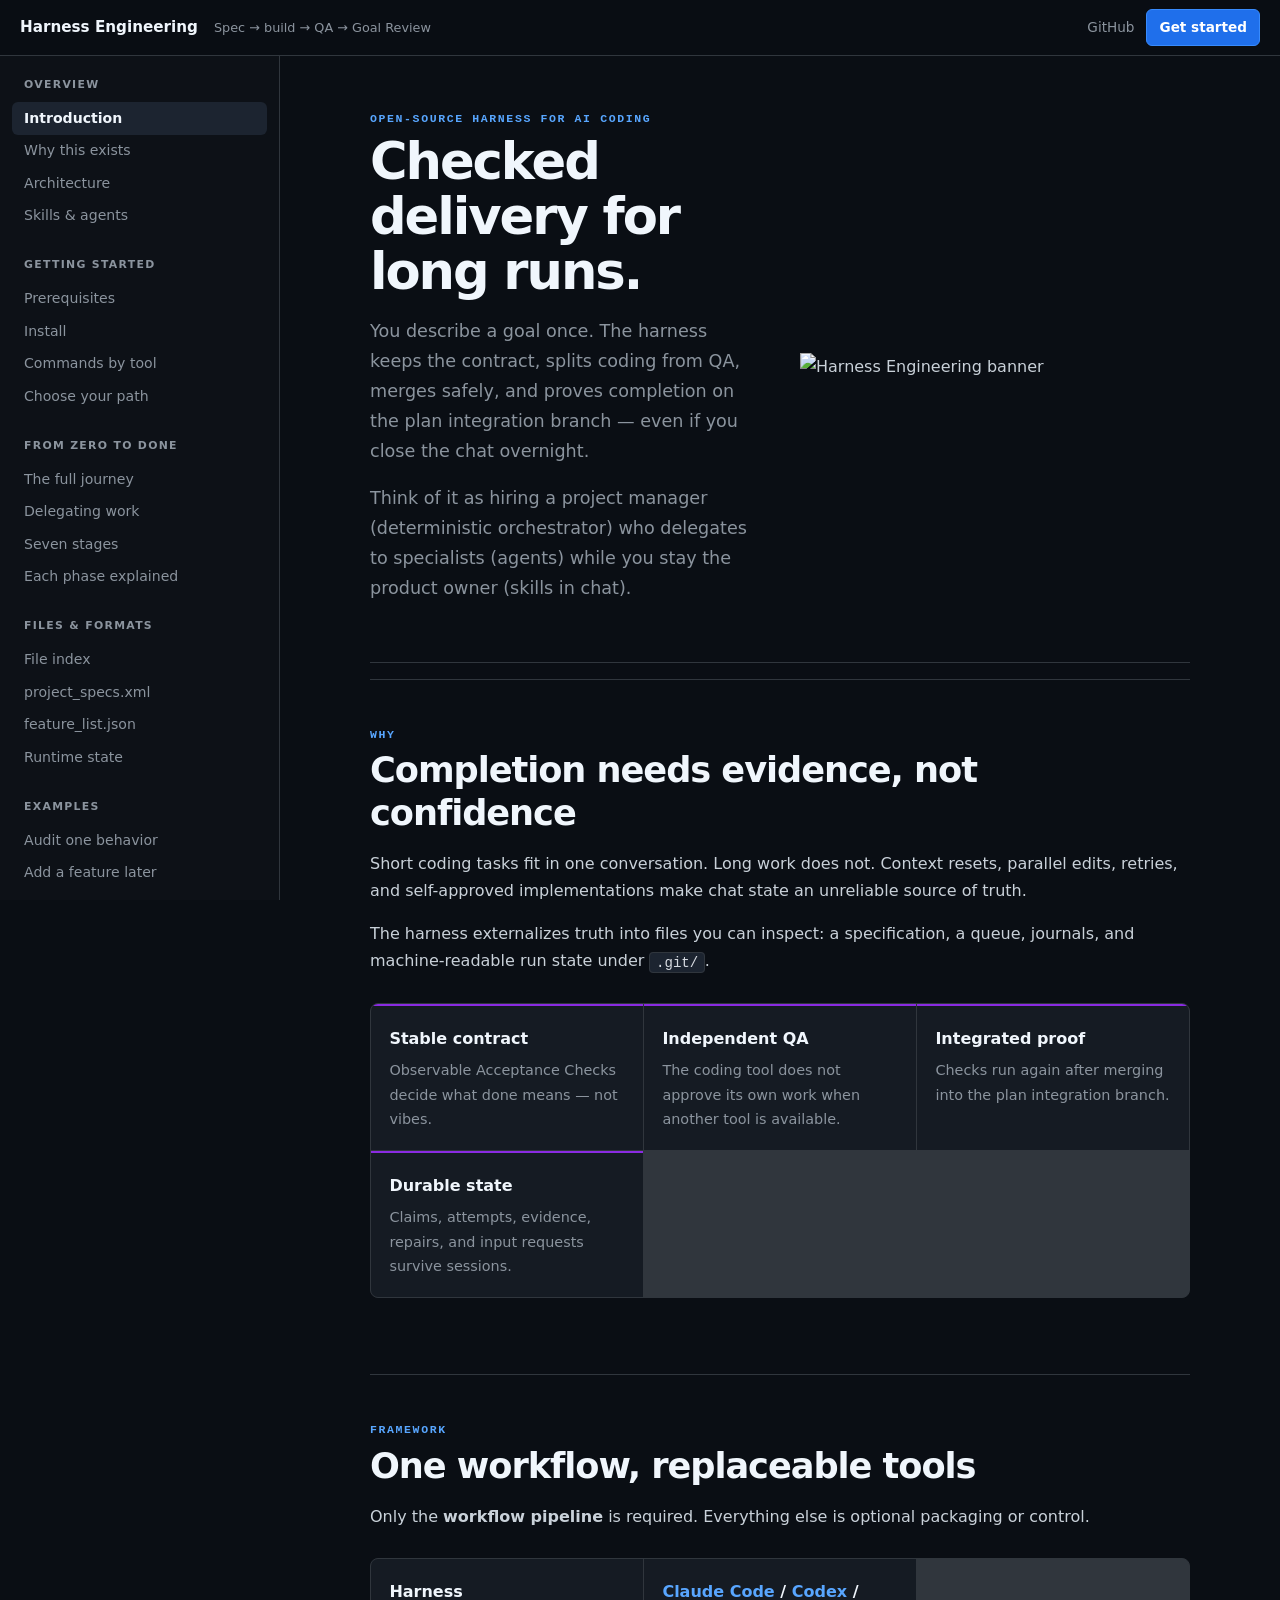
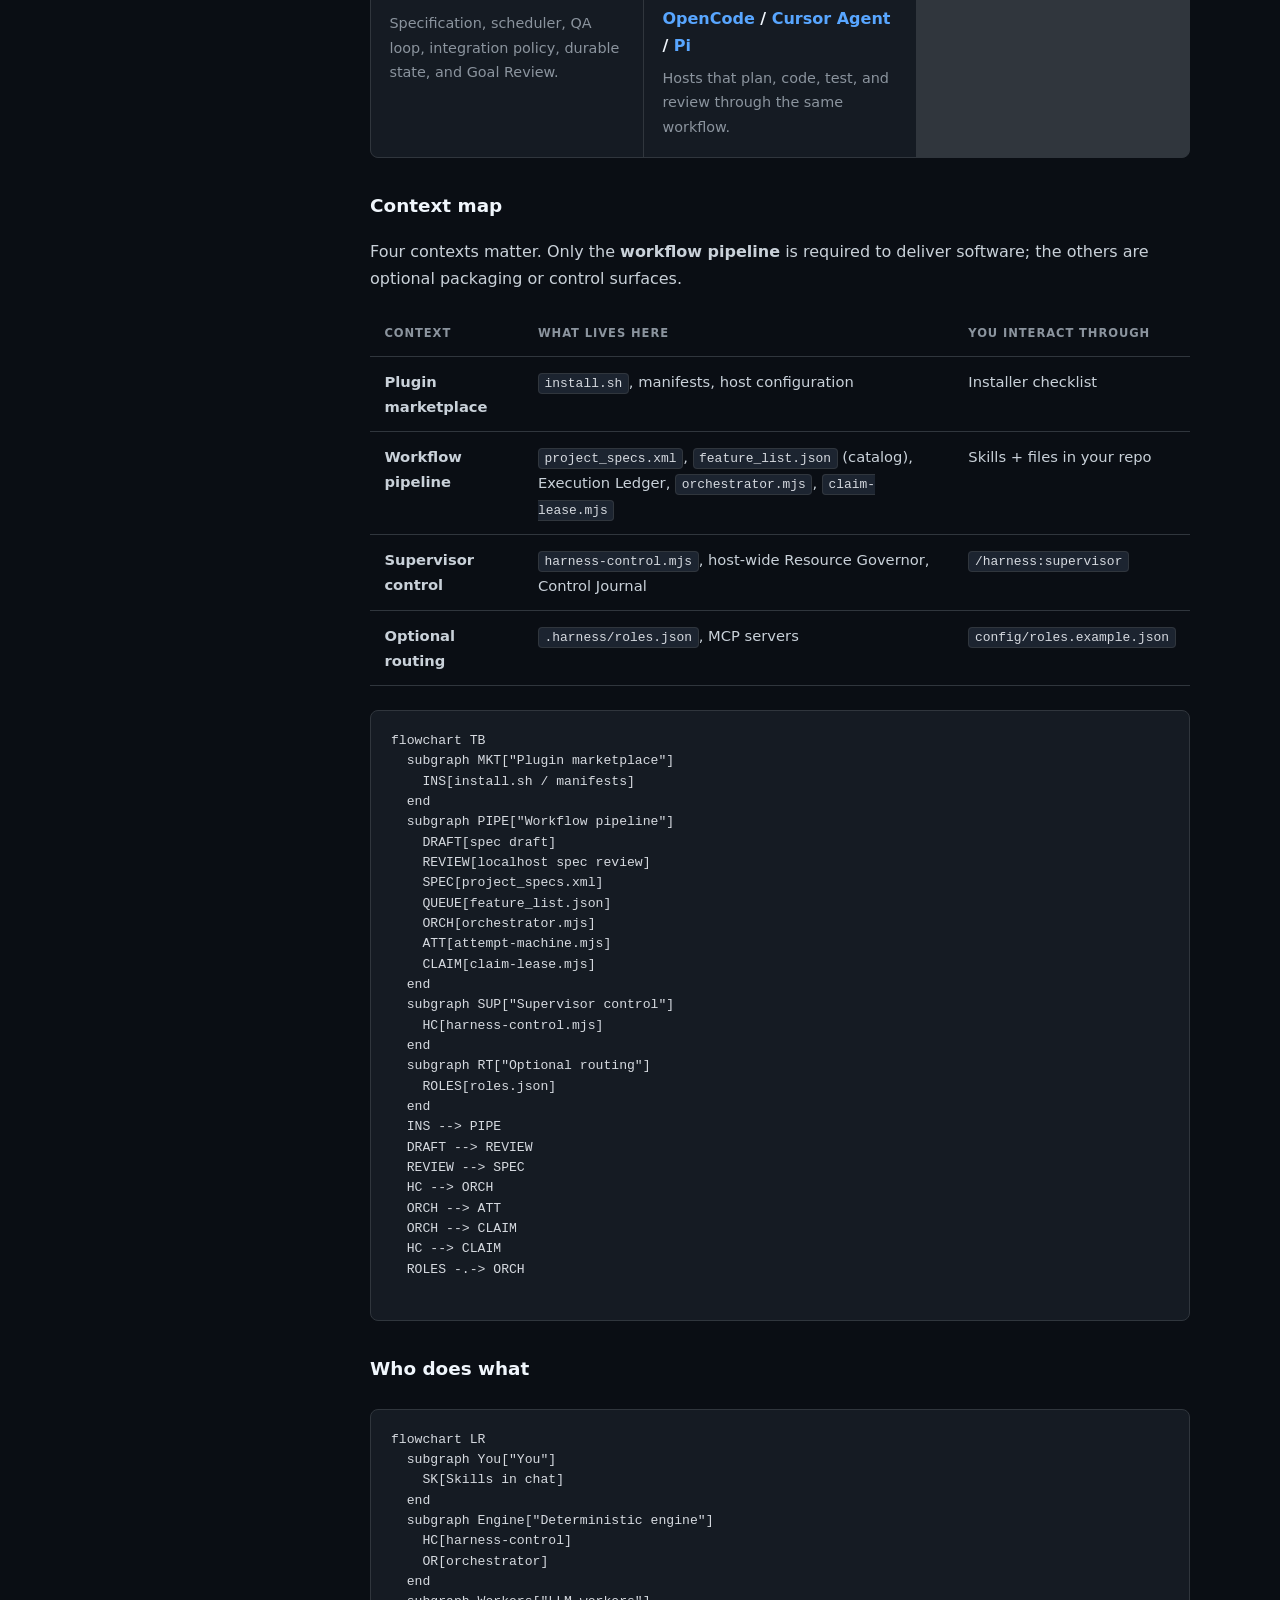
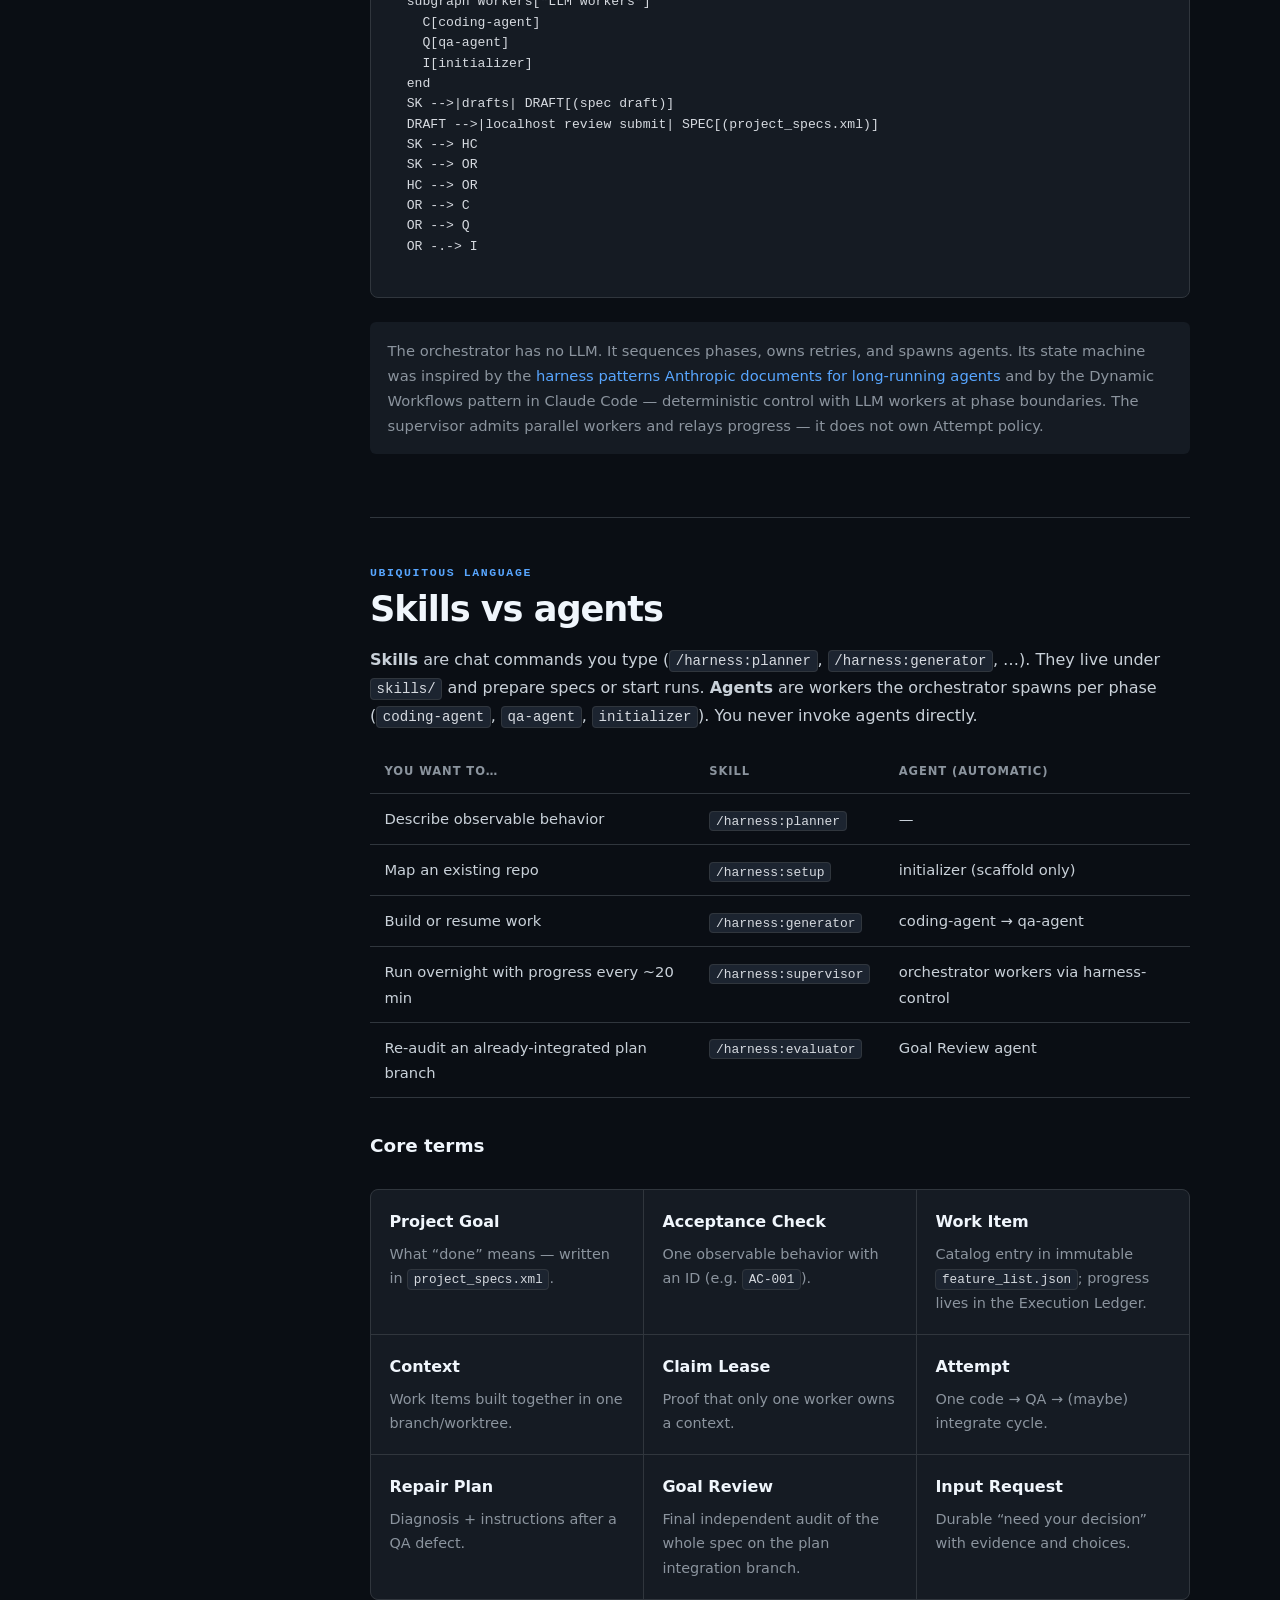
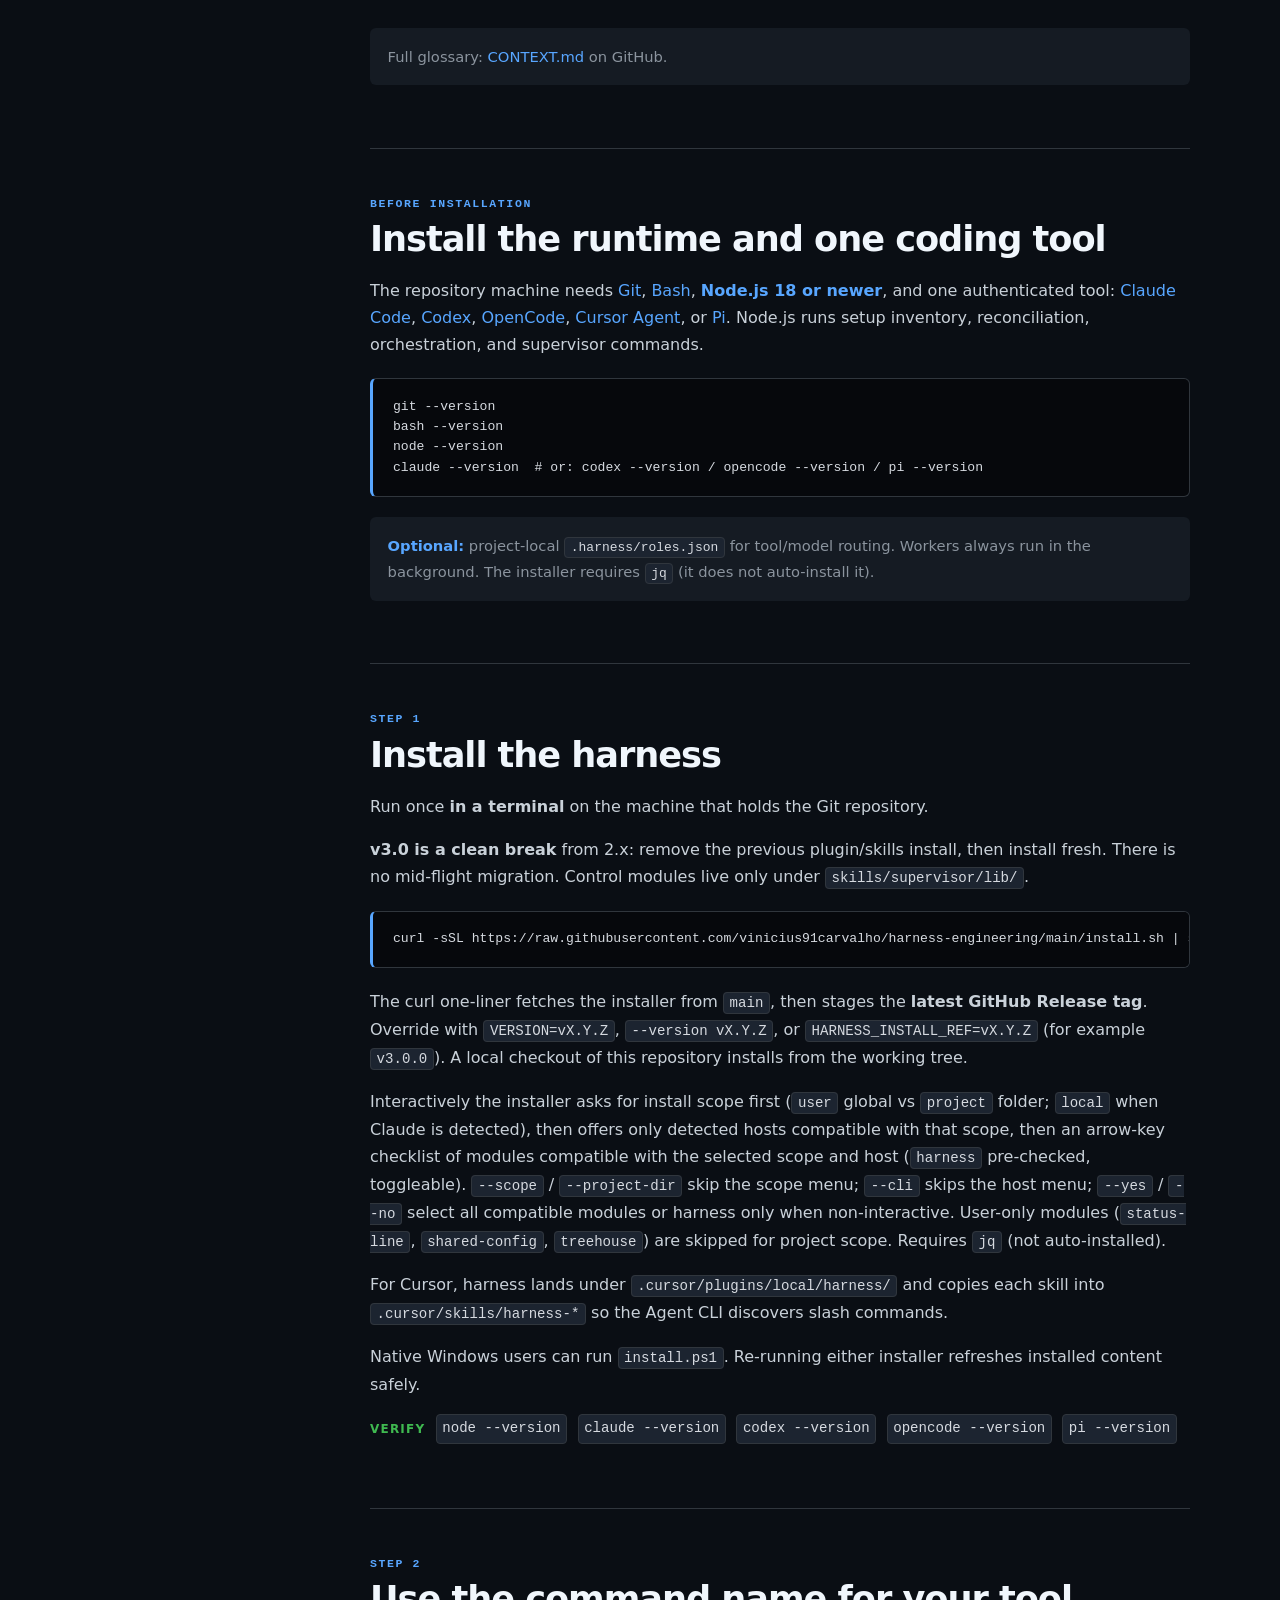
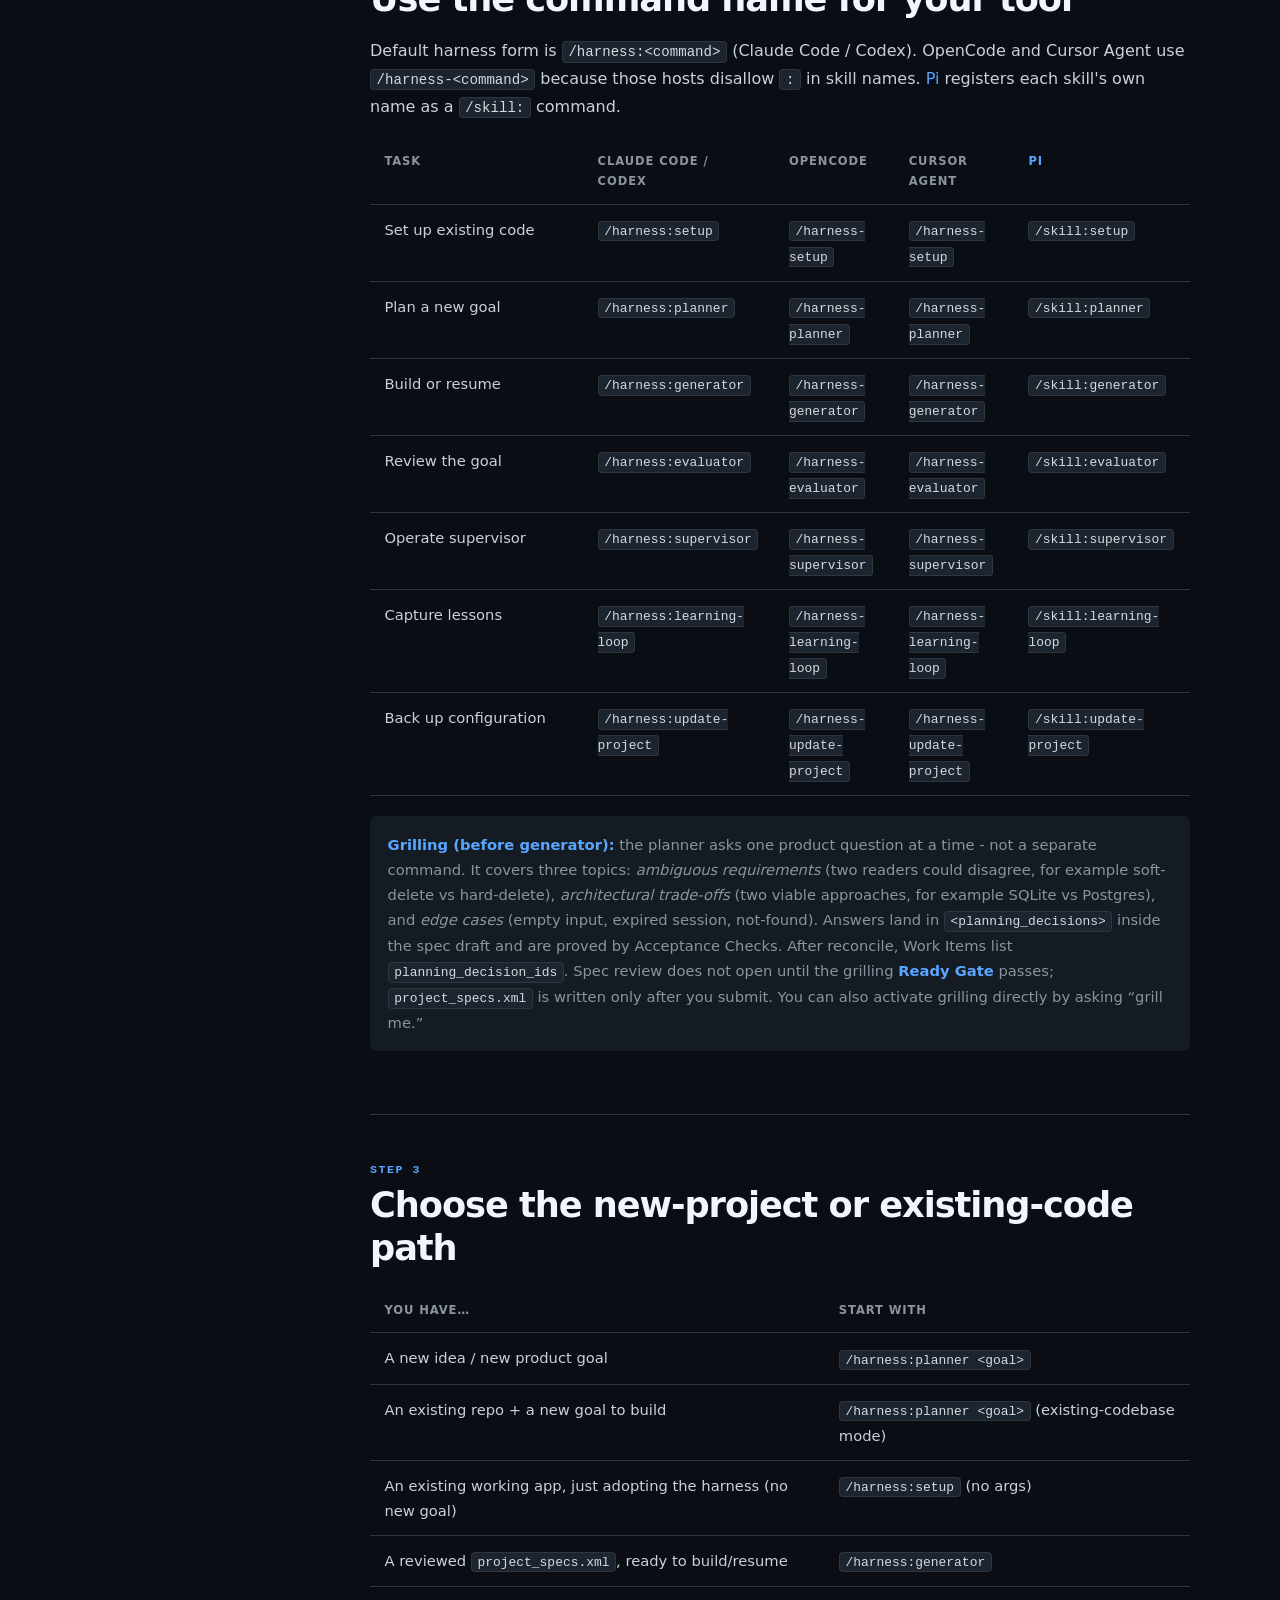
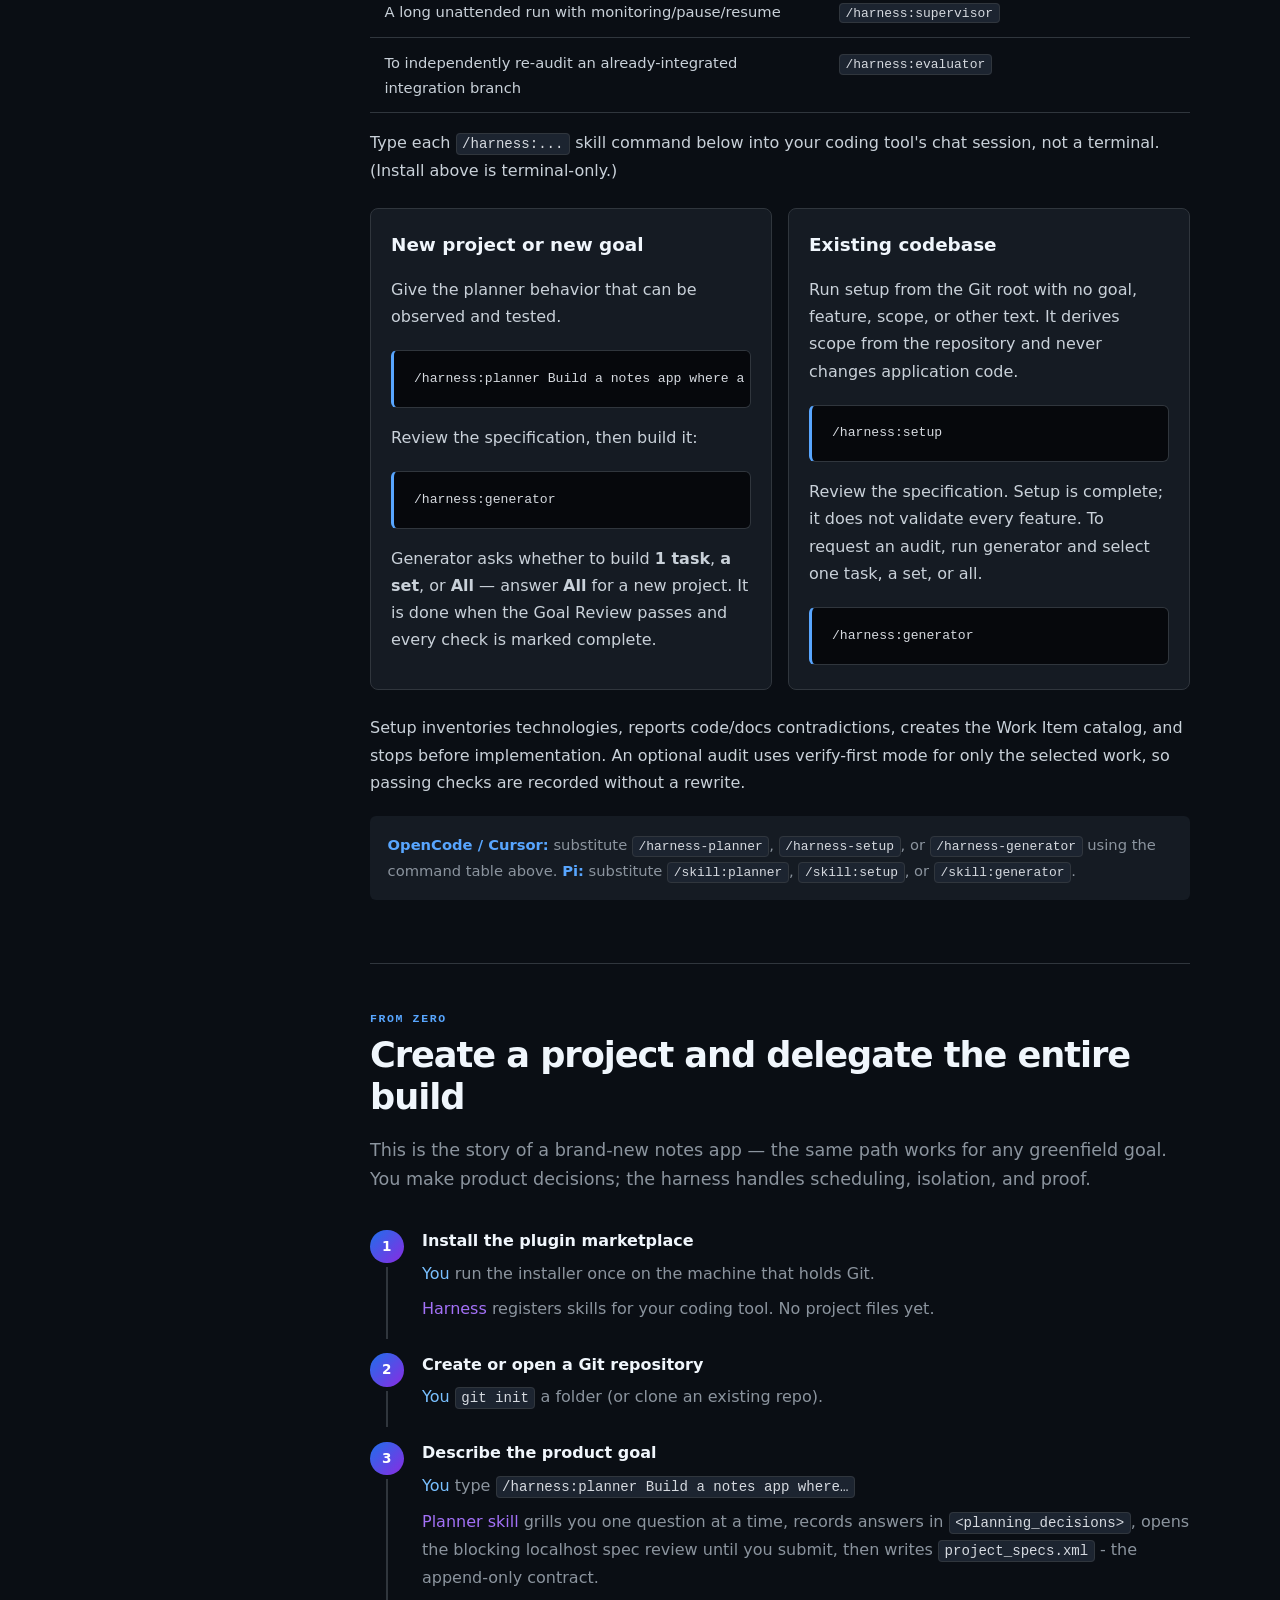
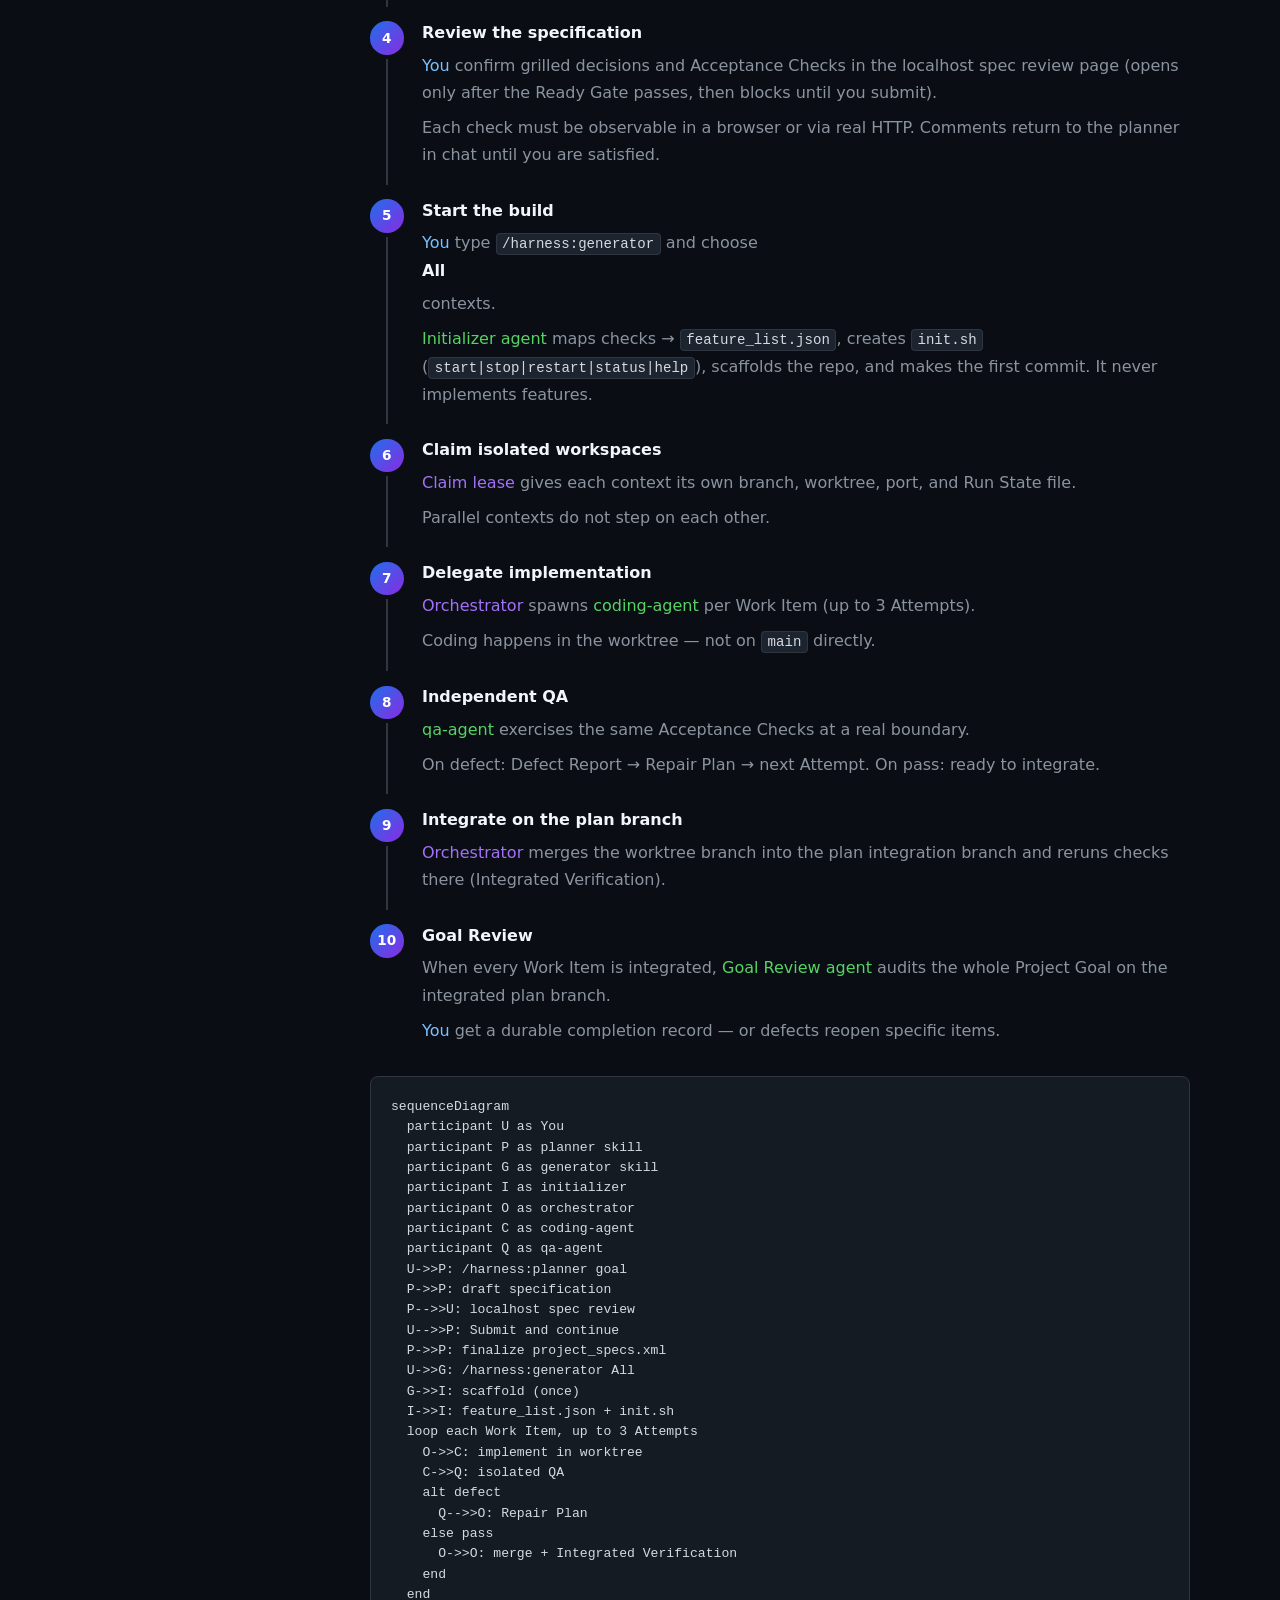
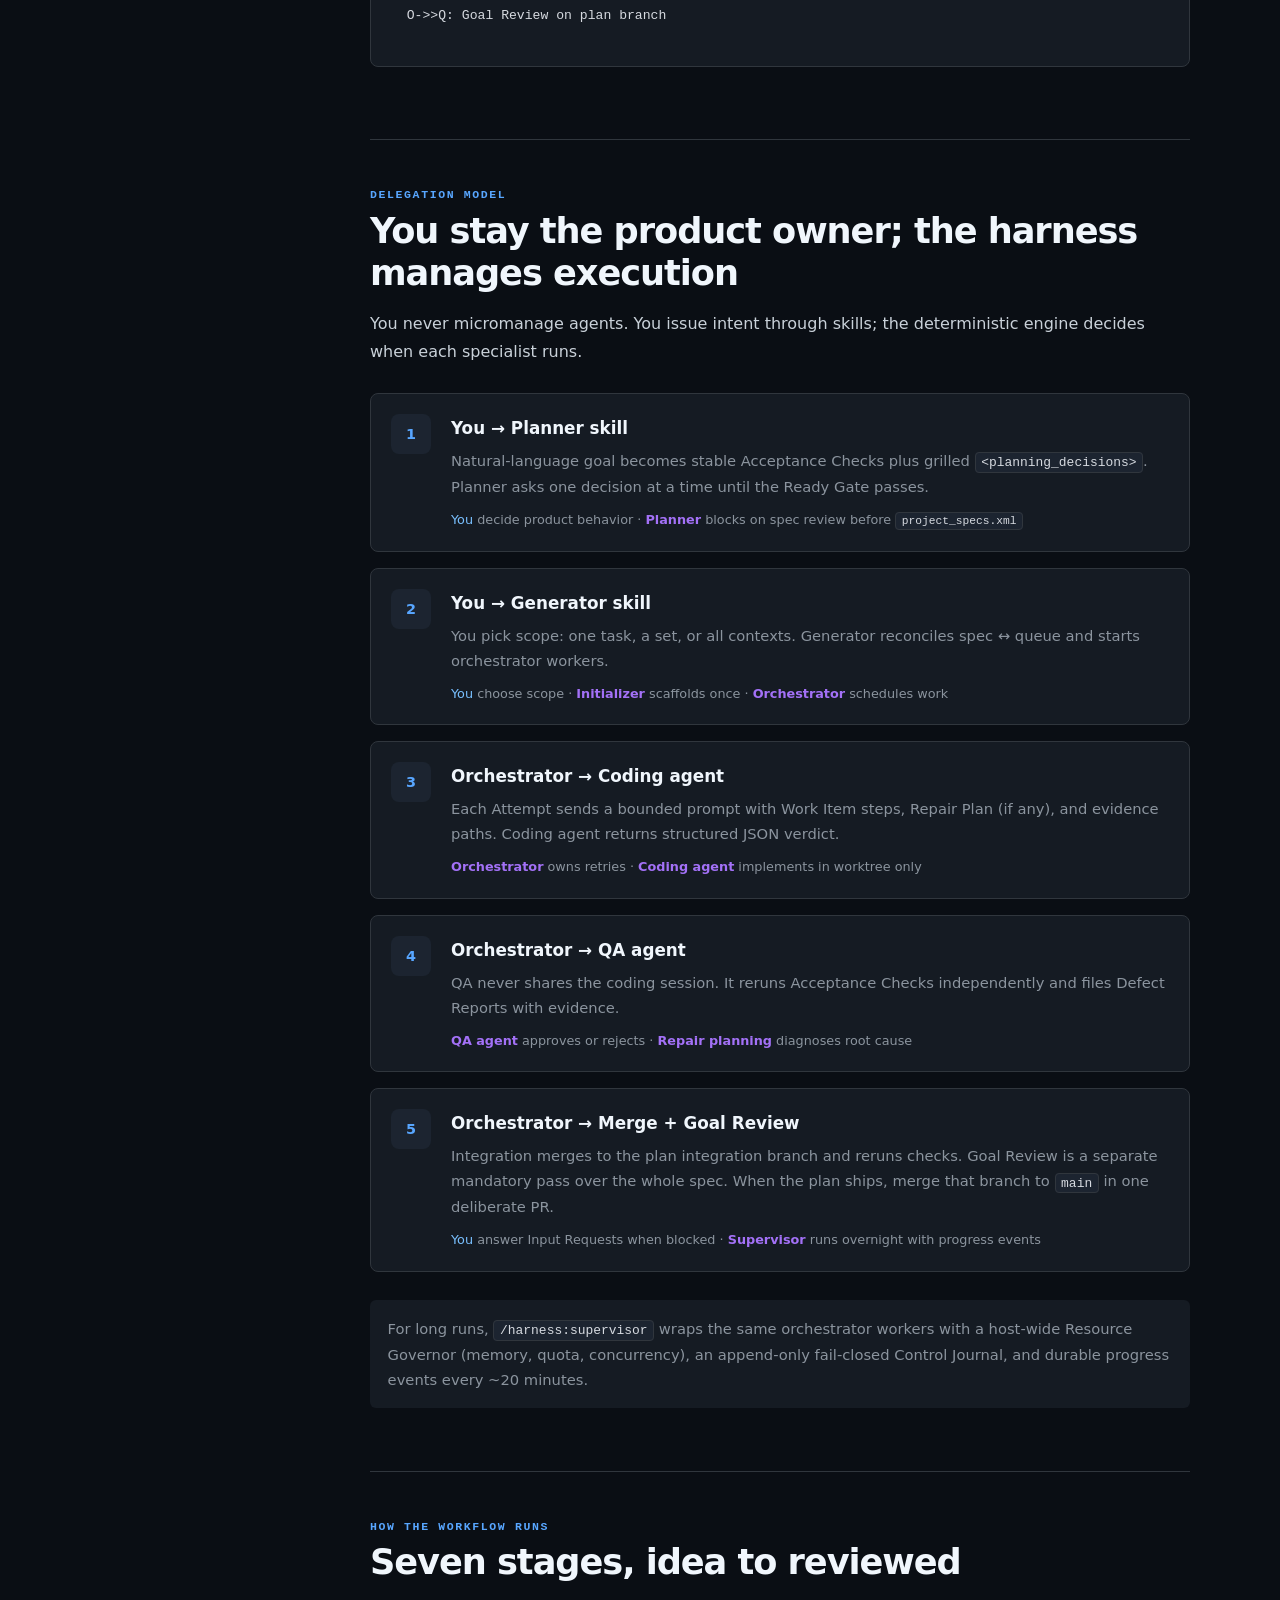
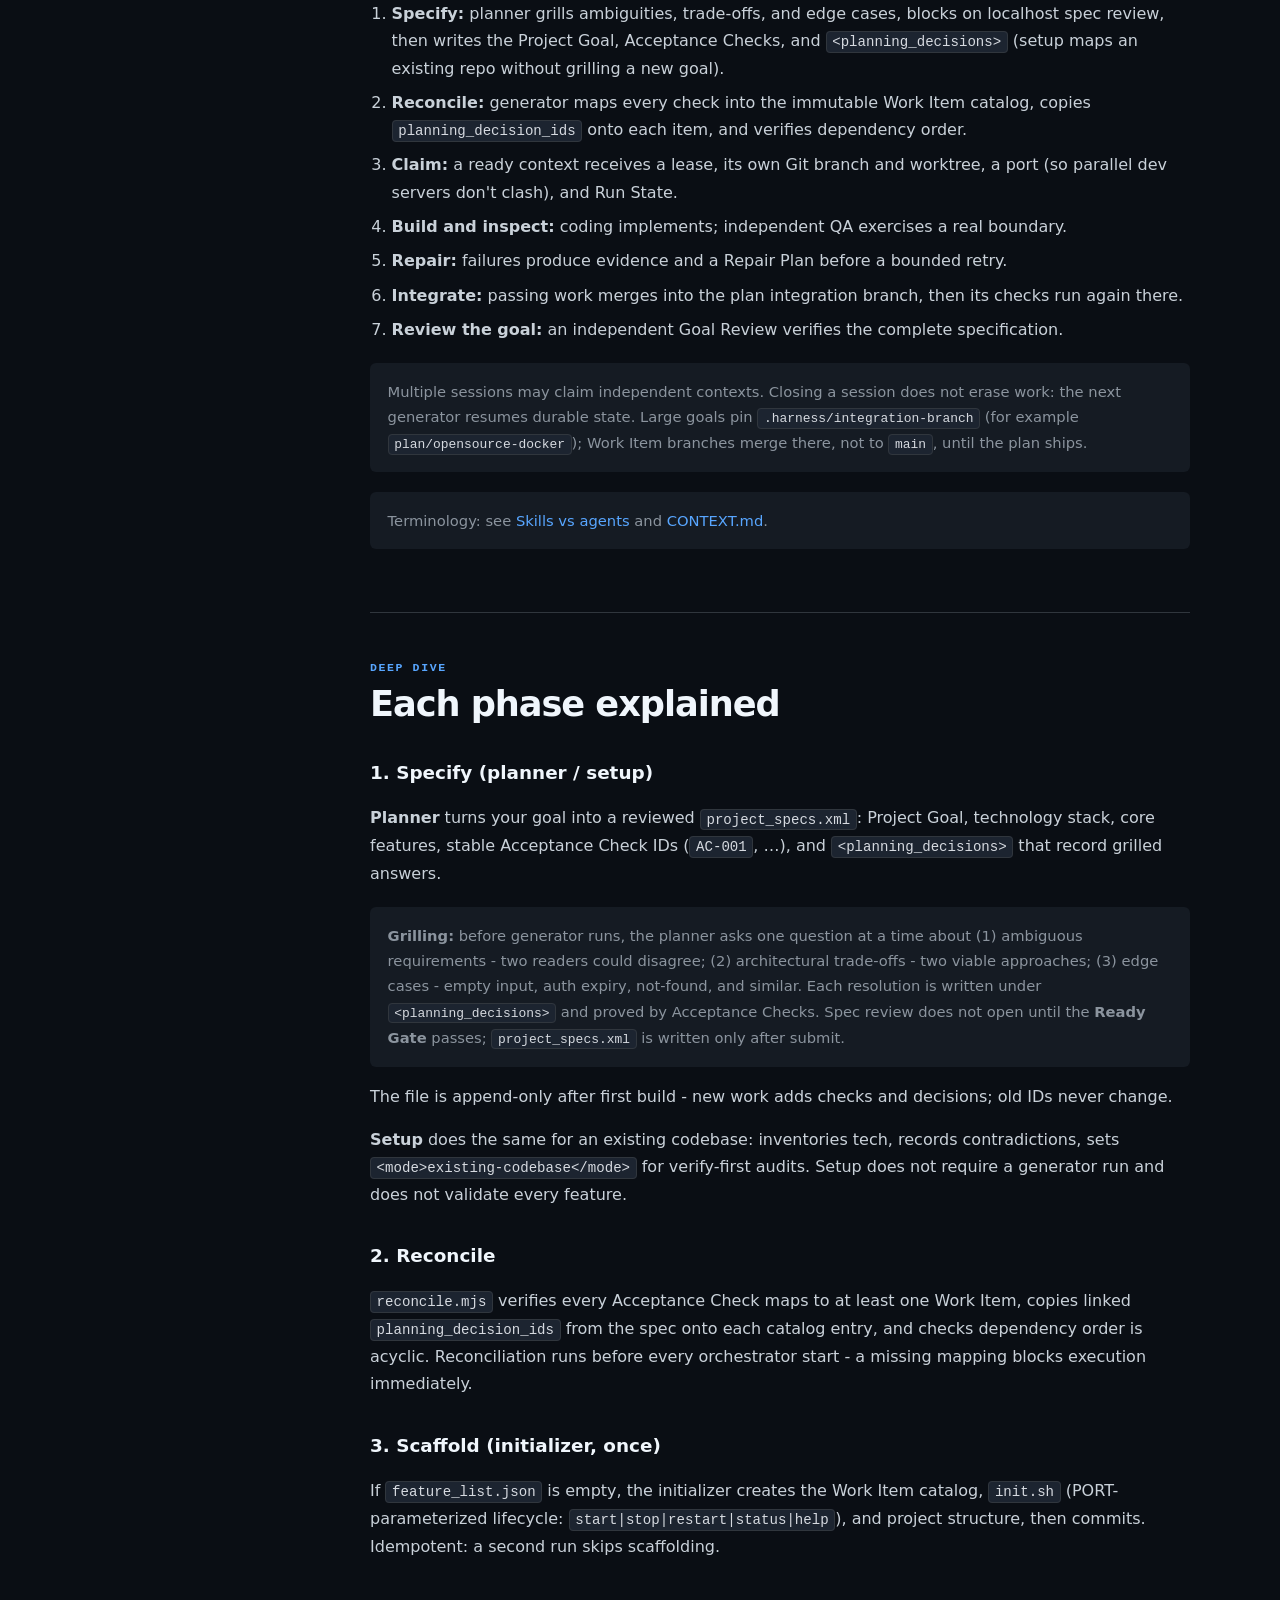
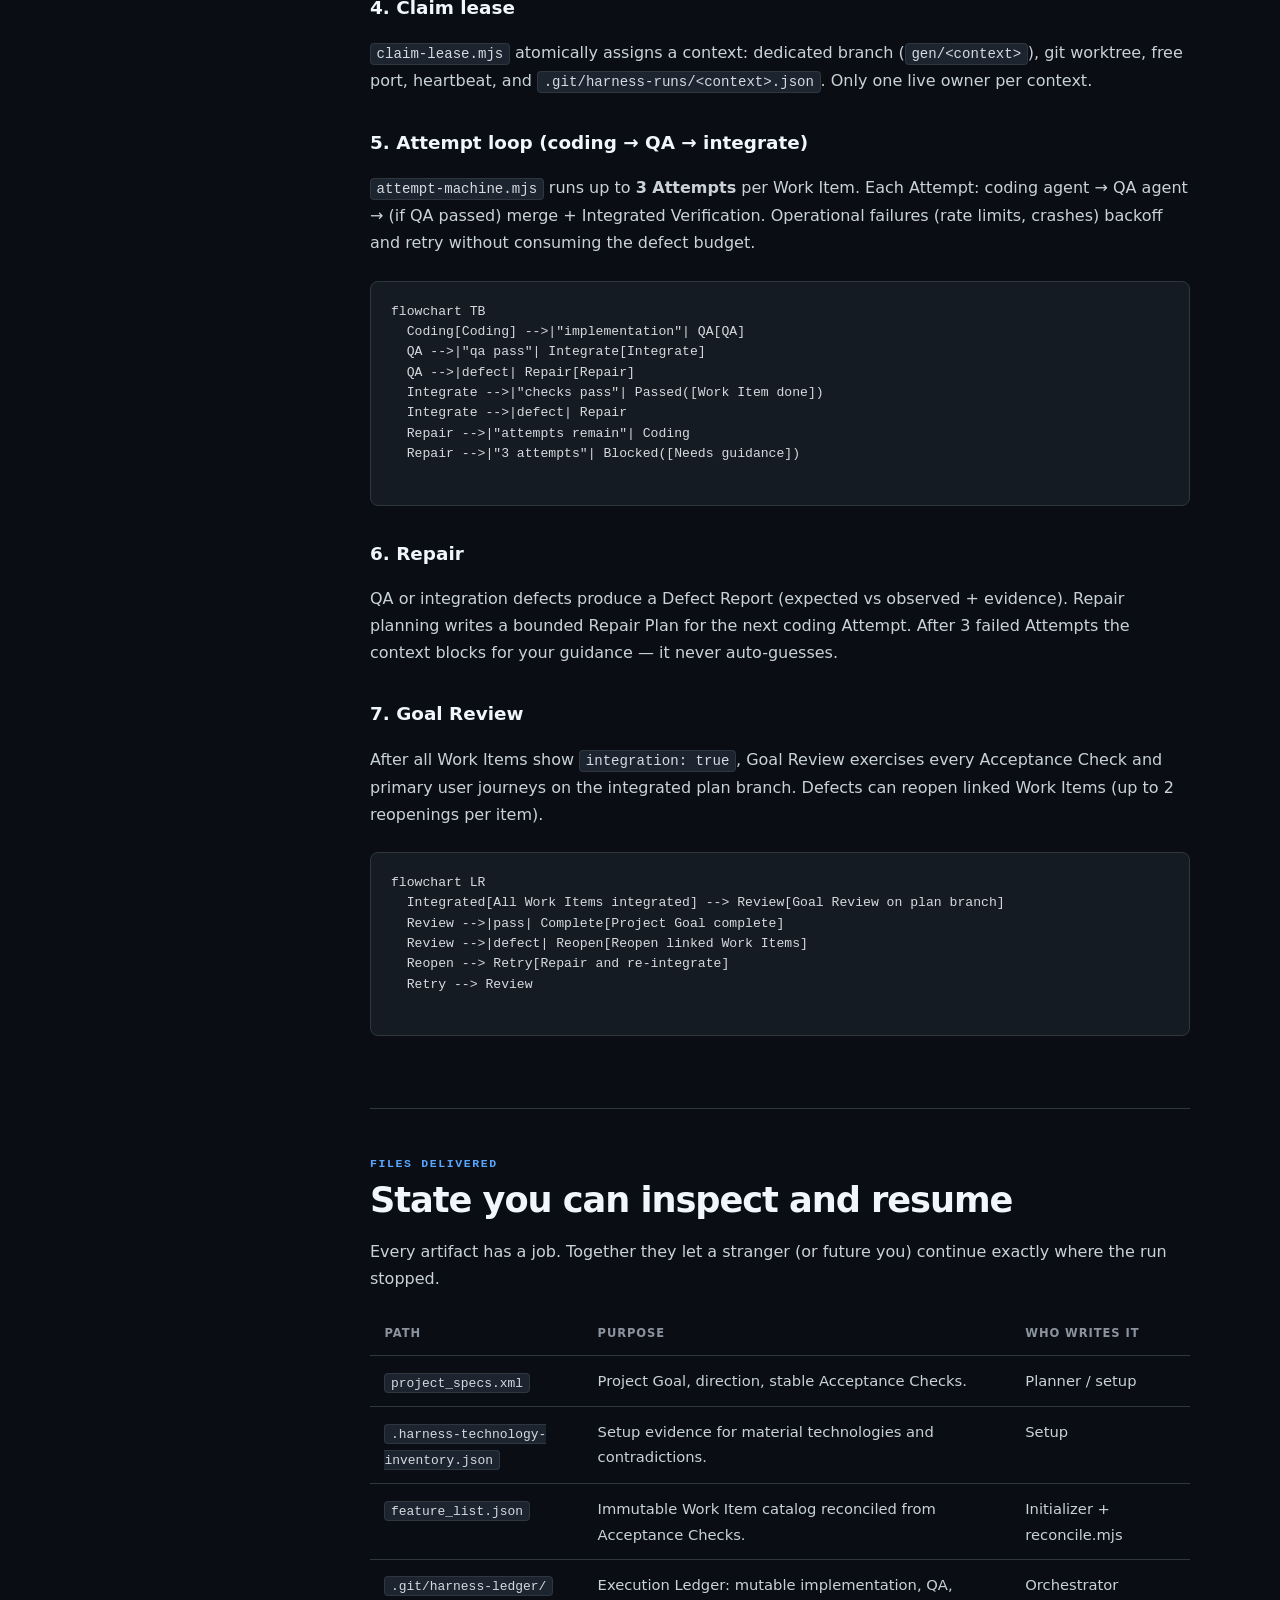
==== commit 494e61b7: "docs: align README and site with scope-first installer flow Expand install copy for menus, flags, us" ====
--- a/site/index.html
+++ b/site/index.html
@@ -244,13 +244,14 @@
         <section class="topic" id="install">
           <p class="step">Step 1</p>
           <h2>Install the harness</h2>
-          <p>Run once <strong>in a terminal</strong> on the machine that holds the Git repository. The checklist keeps <code>harness</code> selected by default.</p>
+          <p>Run once <strong>in a terminal</strong> on the machine that holds the Git repository.</p>
           <p><strong>v3.0 is a clean break</strong> from 2.x: remove the previous plugin/skills install, then install fresh. There is no mid-flight migration. Control modules live only under <code>skills/supervisor/lib/</code>.</p>
           <pre><code>curl -sSL https://raw.githubusercontent.com/vinicius91carvalho/harness-engineering/main/install.sh | sh</code></pre>
           <p>The curl one-liner fetches the installer from <code>main</code>, then stages the <strong>latest GitHub Release tag</strong>.
-            Override with <code>VERSION=vX.Y.Z</code> or <code>--version vX.Y.Z</code> (for example <code>v3.0.0</code>).
+            Override with <code>VERSION=vX.Y.Z</code>, <code>--version vX.Y.Z</code>, or <code>HARNESS_INSTALL_REF=vX.Y.Z</code> (for example <code>v3.0.0</code>).
             A local checkout of this repository installs from the working tree.</p>
-          <p>Interactively the installer asks for install scope first (<code>user</code> global vs <code>project</code> folder; <code>local</code> when Claude is detected), then offers only detected hosts compatible with that scope, then a checklist of compatible modules. Requires <code>jq</code> (not auto-installed).</p>
+          <p>Interactively the installer asks for install scope first (<code>user</code> global vs <code>project</code> folder; <code>local</code> when Claude is detected), then offers only detected hosts compatible with that scope, then an arrow-key checklist of modules compatible with the selected scope and host (<code>harness</code> pre-checked, toggleable). <code>--scope</code> / <code>--project-dir</code> skip the scope menu; <code>--cli</code> skips the host menu; <code>--yes</code> / <code>--no</code> select all compatible modules or harness only when non-interactive. User-only modules (<code>status-line</code>, <code>shared-config</code>, <code>treehouse</code>) are skipped for project scope. Requires <code>jq</code> (not auto-installed).</p>
+          <p>For Cursor, harness lands under <code>.cursor/plugins/local/harness/</code> and copies each skill into <code>.cursor/skills/harness-*</code> so the Agent CLI discovers slash commands.</p>
           <p>Native Windows users can run <a href="https://github.com/vinicius91carvalho/harness-engineering/blob/main/install.ps1"><code>install.ps1</code></a>. Re-running either installer refreshes installed content safely.</p>
           <div class="output"><strong>Verify</strong><code>node --version</code><code>claude --version</code><code>codex --version</code><code>opencode --version</code><code>pi --version</code></div>
         </section>
